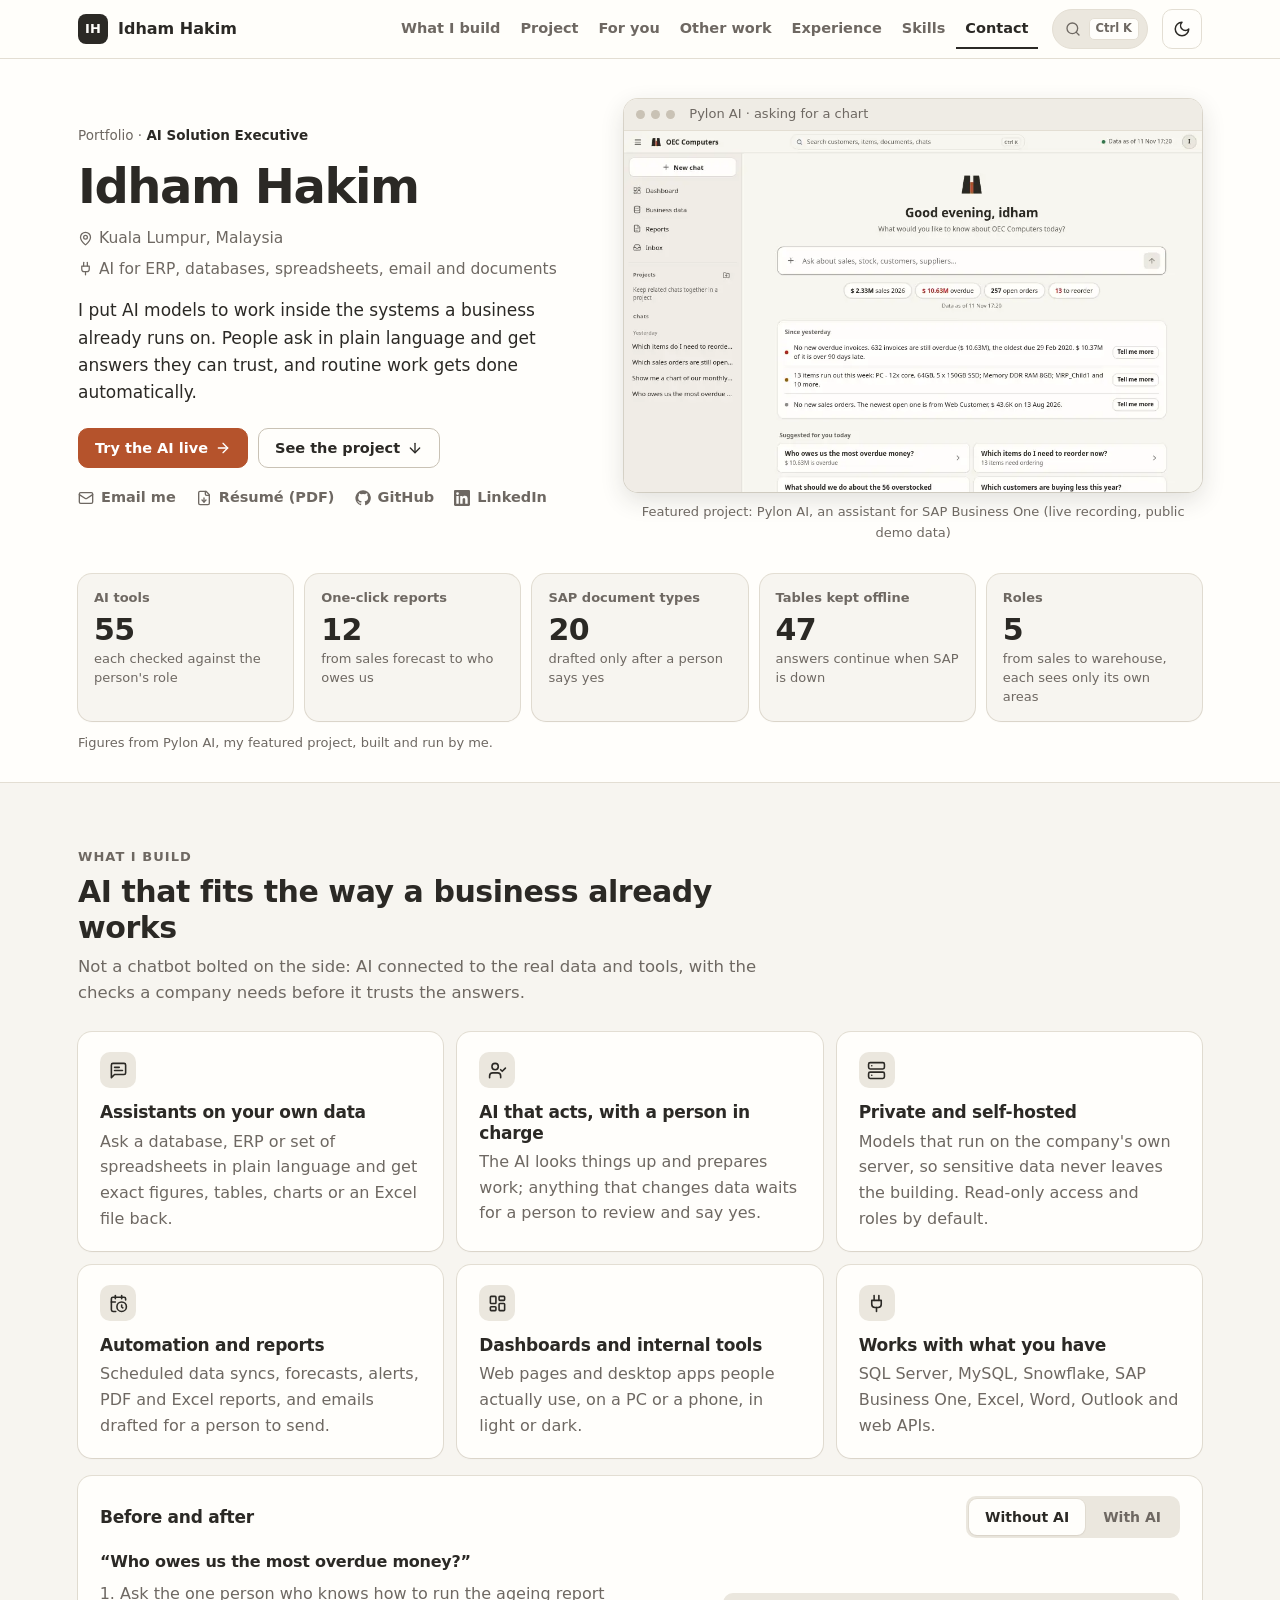
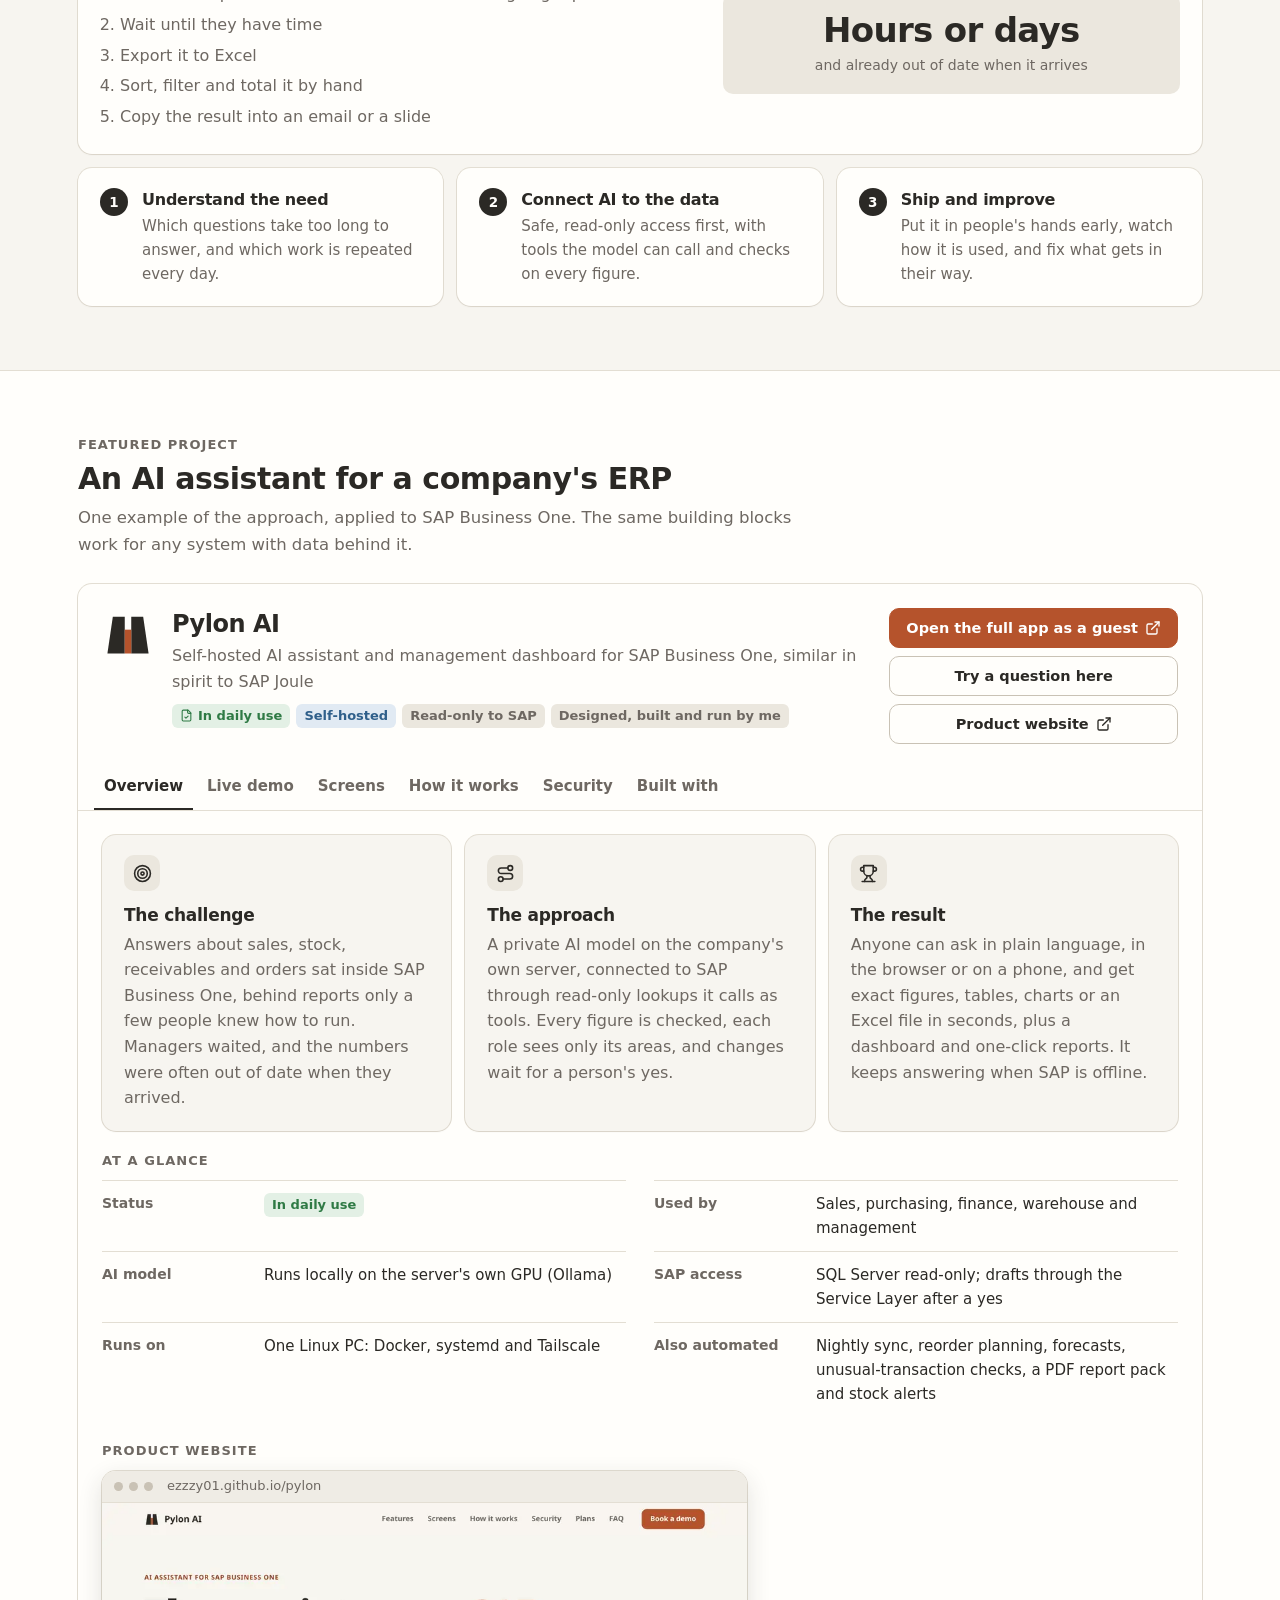
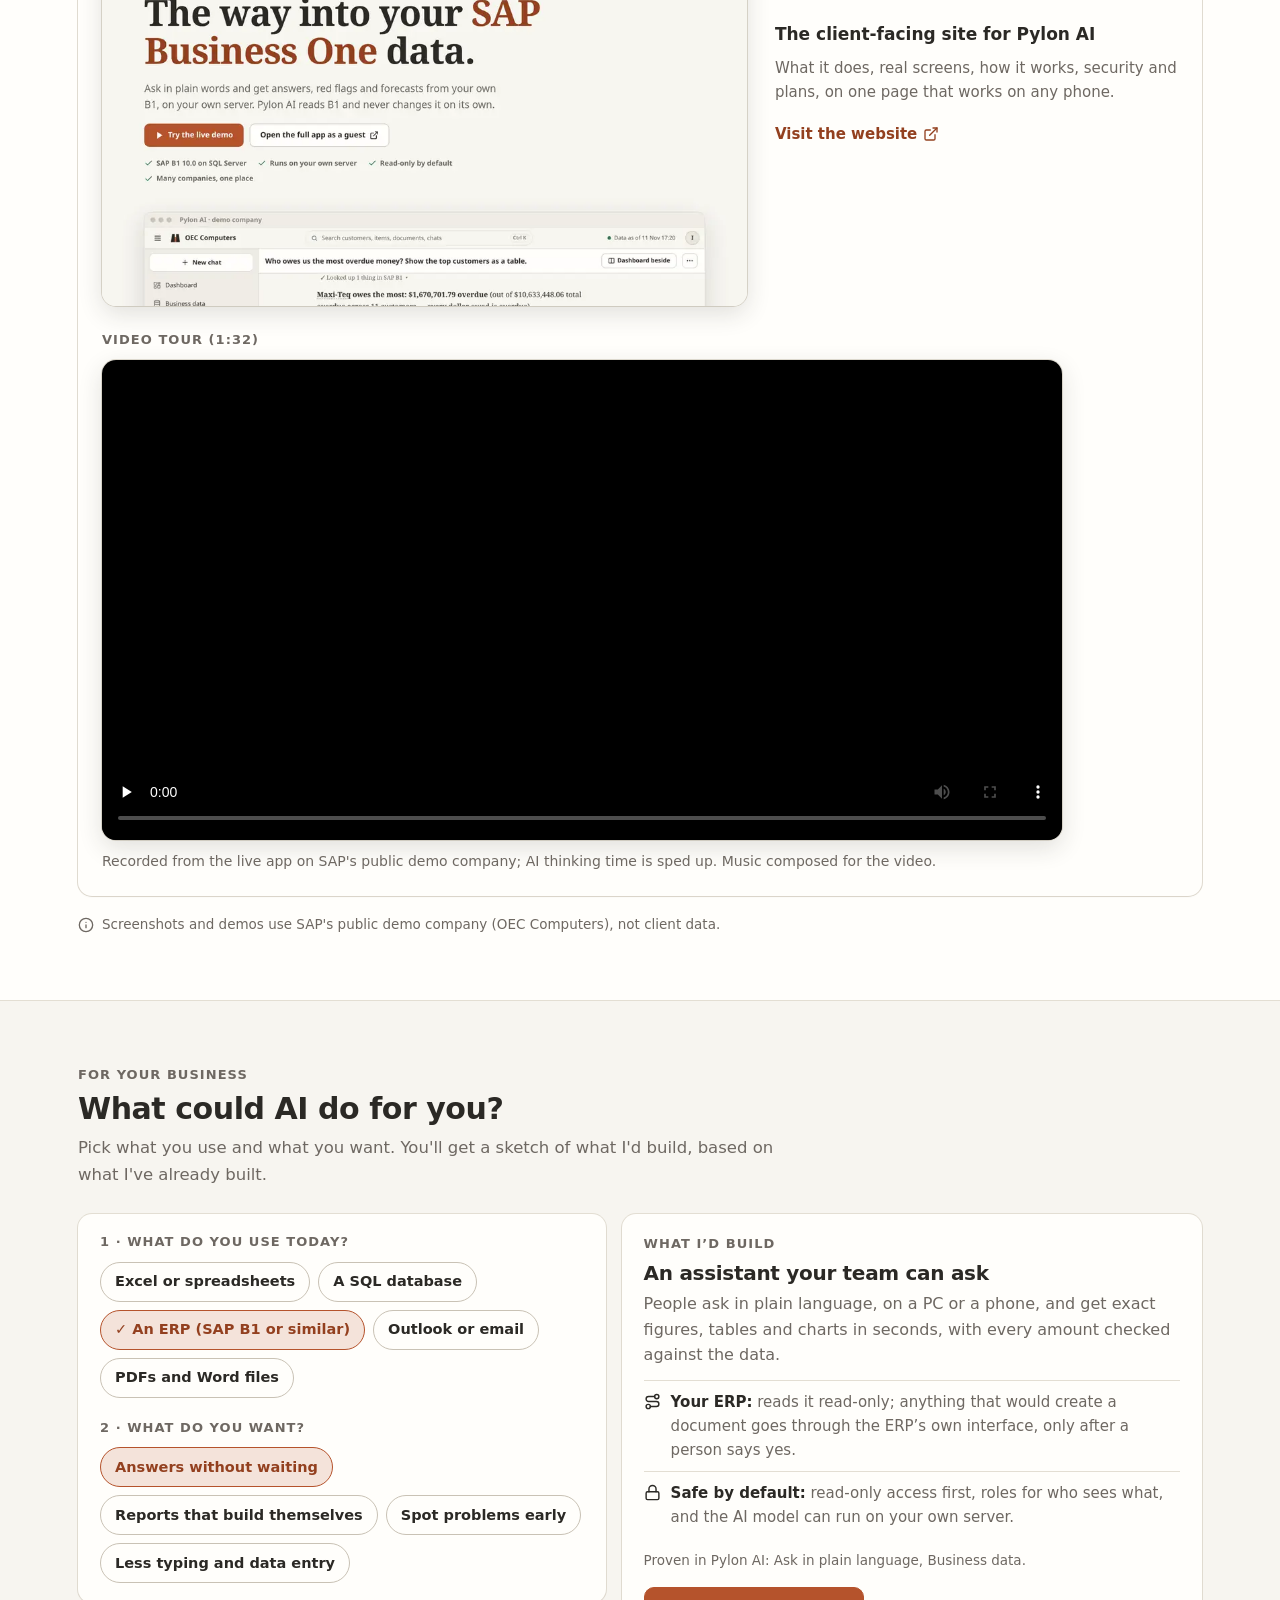
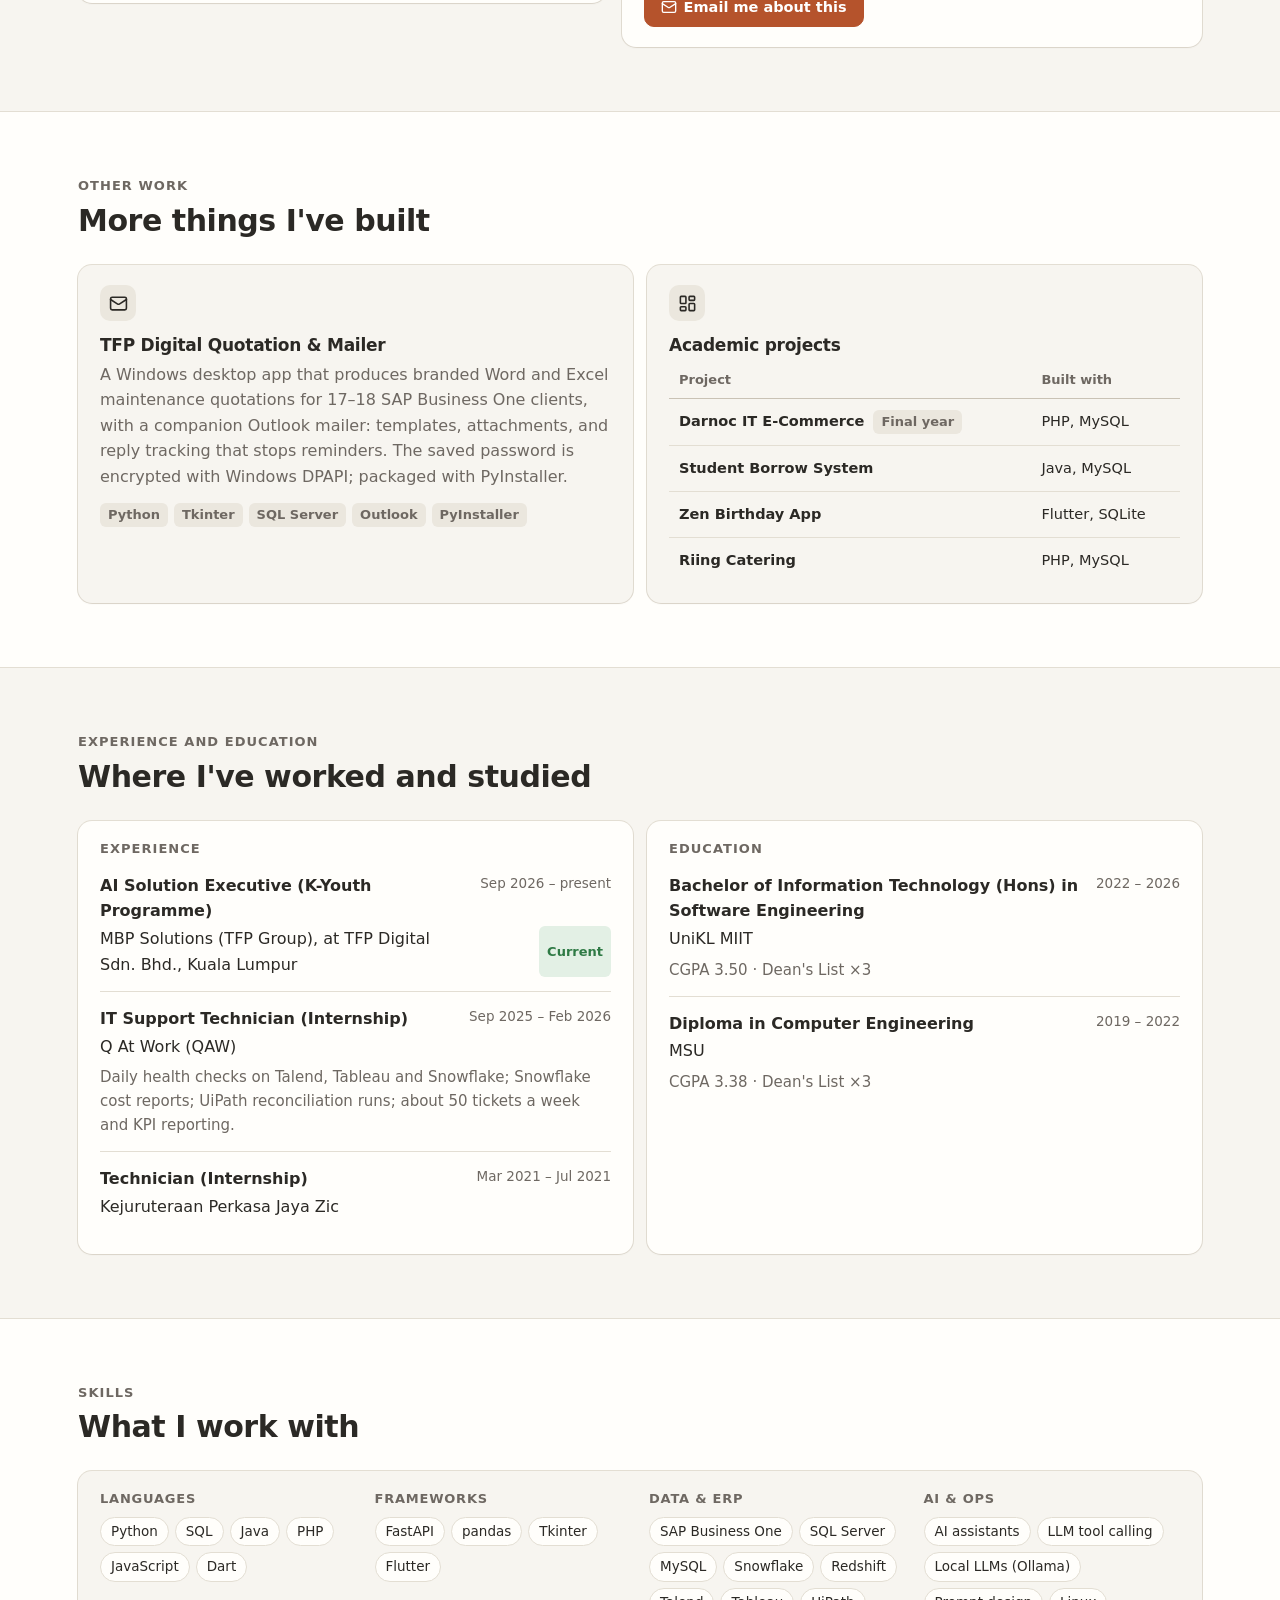
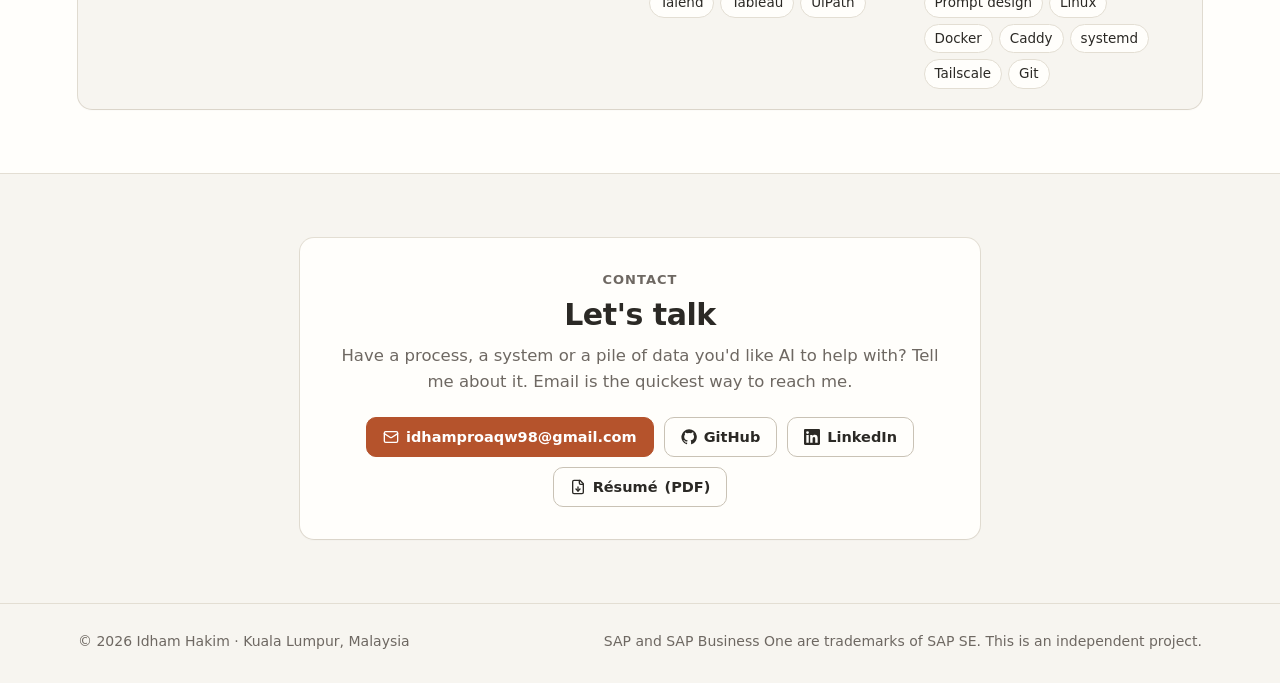
==== index.html @ d6ee6ee3 "Video tour: lighter 720p file on phones Co-Authored-By: Claude Opus 5.5 <noreply@anthropic.com> Clau" ====
<!doctype html>
<html lang="en">
<head>
<meta charset="utf-8">
<meta name="viewport" content="width=device-width, initial-scale=1">
<title>Idham Hakim · AI Integration</title>
<meta name="description" content="Idham Hakim, AI Solution Executive. I connect AI models to the systems and data a business already uses: assistants, automation and reports people can trust.">
<link rel="canonical" href="https://ezzzy01.github.io/">
<meta name="theme-color" content="#fffefb" media="(prefers-color-scheme: light)">
<meta name="theme-color" content="#2e2c29" media="(prefers-color-scheme: dark)">
<meta name="author" content="Idham Hakim">
<meta property="og:type" content="profile">
<meta property="og:site_name" content="Idham Hakim">
<meta property="og:title" content="Idham Hakim · AI Integration">
<meta property="og:description" content="I put AI to work inside the systems a business already uses. Try my live AI assistant demo.">
<meta property="og:image" content="https://ezzzy01.github.io/assets/og.png">
<meta property="og:image:width" content="1200">
<meta property="og:image:height" content="630">
<meta property="og:image:alt" content="Idham Hakim, AI integration for business systems, beside a screenshot of the Pylon AI dashboard">
<meta property="og:url" content="https://ezzzy01.github.io/">
<meta name="twitter:card" content="summary_large_image">
<meta name="twitter:image" content="https://ezzzy01.github.io/assets/og.png">
<link rel="icon" href="assets/favicon.svg" type="image/svg+xml">
<link rel="icon" href="assets/favicon-32.png" sizes="32x32" type="image/png">
<link rel="apple-touch-icon" href="assets/apple-touch-icon.png">
<script type="application/ld+json">
{"@context":"https://schema.org","@type":"Person","name":"Idham Hakim","jobTitle":"AI Solution Executive","url":"https://ezzzy01.github.io/",
 "email":"mailto:idhamproaqw98@gmail.com","address":{"@type":"PostalAddress","addressLocality":"Kuala Lumpur","addressCountry":"MY"},
 "alumniOf":[{"@type":"CollegeOrUniversity","name":"Universiti Kuala Lumpur (UniKL MIIT)"},{"@type":"CollegeOrUniversity","name":"Management and Science University (MSU)"}],
 "knowsAbout":["AI integration","Large language models","LLM tool calling","SAP Business One","Python","FastAPI","SQL Server","Automation"],
 "sameAs":["https://github.com/ezzzy01","https://www.linkedin.com/in/idham-hakim-29b676270"]}
</script>
<script>document.documentElement.classList.add("js")</script>

<style>
/* Design tokens: the same as Pylon AI (src/sapb1_ai/ui.css): calm warm neutrals, one accent for the main action,
   semantic colours kept apart from the accent. Light and dark. */
:root{
  color-scheme:light;
  --page:#f7f5f0; --side:#efece5; --card:#fffefb; --sunken:#ebe7de; --hover:#e9e5dc; --user:#ebe7de;
  --line:#e3ded3; --line2:#c9c2b5; --ink:#2b2925; --muted:#6e6862; --faint:#8f8981;
  --accent:#b5532c; --accent-h:#9e4724; --accent-ink:#fff; --accent-soft:#f4e3da; --accent-text:#93401f;
  --good:#2f7a45; --good-soft:#e3f0e5; --warn:#96590a; --warn-soft:#f8ead2; --bad:#b42318; --bad-soft:#f9e1de;
  --info:#2f5f8a; --info-soft:#e1eaf3; --none-soft:#ebe7de;
  --mark:#2b2925; --mark-ink:#fffefb;
  --sans:system-ui,-apple-system,"Segoe UI",Roboto,"Helvetica Neue",Arial,sans-serif;
  --serif:"Source Serif 4","Source Serif Pro","Iowan Old Style",Charter,"Noto Serif",Georgia,serif;
  --r-sm:6px; --r:10px; --r-lg:14px;
  --sh1:0 1px 2px rgba(43,41,37,.06),0 0 0 1px var(--line);
  --sh2:0 8px 24px rgba(43,41,37,.14),0 0 0 1px var(--line);
  --focus:0 0 0 3px color-mix(in srgb,var(--accent) 28%,transparent);
  --scrim:rgba(28,26,23,.45);
  --max:1180px;
}
@media (prefers-color-scheme:dark){:root:not([data-theme="light"]){
  color-scheme:dark;
  --page:#262523; --side:#1f1e1c; --card:#2e2c29; --sunken:#1f1e1c; --hover:#383632; --user:#3a3834;
  --line:#3d3a36; --line2:#57534c; --ink:#ece8e1; --muted:#a8a299; --faint:#8a847b;
  --accent:#e07b52; --accent-h:#ea9271; --accent-ink:#1f1e1c; --accent-soft:#4a3329; --accent-text:#f0a583;
  --good:#7ccb92; --good-soft:#22362a; --warn:#e3a54a; --warn-soft:#3d3020; --bad:#f08a80; --bad-soft:#452824;
  --info:#8bb8e8; --info-soft:#24323f; --none-soft:#383632; --mark:#ece8e1; --mark-ink:#1f1e1c;
  --sh1:0 0 0 1px var(--line); --sh2:0 10px 28px rgba(0,0,0,.45),0 0 0 1px var(--line2); --scrim:rgba(0,0,0,.55);
}}
:root[data-theme="dark"]{
  color-scheme:dark;
  --page:#262523; --side:#1f1e1c; --card:#2e2c29; --sunken:#1f1e1c; --hover:#383632; --user:#3a3834;
  --line:#3d3a36; --line2:#57534c; --ink:#ece8e1; --muted:#a8a299; --faint:#8a847b;
  --accent:#e07b52; --accent-h:#ea9271; --accent-ink:#1f1e1c; --accent-soft:#4a3329; --accent-text:#f0a583;
  --good:#7ccb92; --good-soft:#22362a; --warn:#e3a54a; --warn-soft:#3d3020; --bad:#f08a80; --bad-soft:#452824;
  --info:#8bb8e8; --info-soft:#24323f; --none-soft:#383632; --mark:#ece8e1; --mark-ink:#1f1e1c;
  --sh1:0 0 0 1px var(--line); --sh2:0 10px 28px rgba(0,0,0,.45),0 0 0 1px var(--line2); --scrim:rgba(0,0,0,.55);
}
*{box-sizing:border-box}
html{scroll-behavior:smooth;scroll-padding-top:72px}
body{margin:0;background:var(--page);color:var(--ink);font:16px/1.6 var(--sans);-webkit-font-smoothing:antialiased;text-rendering:optimizeLegibility}
a{color:var(--ink)}
img{max-width:100%;display:block}
p{margin:0}
h1,h2,h3,h4{margin:0;line-height:1.2;font-weight:700;letter-spacing:-.015em}
h2{font-size:clamp(24px,2.6vw,30px)}
h3{font-size:17px;font-weight:650}
.wrap{max-width:var(--max);margin:0 auto;padding:0 28px}
.muted{color:var(--muted)}
.sr{position:absolute;width:1px;height:1px;overflow:hidden;clip:rect(0 0 0 0);white-space:nowrap}
:focus-visible{outline:0;box-shadow:var(--focus);border-radius:var(--r-sm)}
.skip{position:absolute;left:12px;top:-60px;z-index:60;background:var(--accent);color:var(--accent-ink);padding:10px 14px;border-radius:var(--r);font-weight:600;text-decoration:none}
.skip:focus{top:12px}
svg.i{width:16px;height:16px;flex:none}

/* ---- buttons (as in the app): .btn secondary, .btn.pri the one main action, .btn.ghost quiet */
.btn{display:inline-flex;align-items:center;justify-content:center;gap:7px;min-height:40px;padding:0 16px;border:1px solid var(--line2);border-radius:var(--r);
  background:var(--card);color:var(--ink);font:inherit;font-size:14.5px;font-weight:600;line-height:1;text-decoration:none;cursor:pointer;white-space:nowrap;transition:background-color .12s,border-color .12s,color .12s}
.btn:hover{background:var(--hover)}
.btn:focus-visible{border-color:var(--accent)}
.btn.pri{background:var(--accent);border-color:var(--accent);color:var(--accent-ink)}
.btn.pri:hover{background:var(--accent-h);border-color:var(--accent-h)}
.btn.ghost{background:transparent;border-color:transparent}
.btn.ghost:hover{background:var(--hover)}
.btn.sm{min-height:34px;padding:0 12px;font-size:13.5px}
.btn svg{width:16px;height:16px;flex:none}
.iconbtn{display:grid;place-items:center;width:40px;height:40px;border:1px solid var(--line);border-radius:var(--r);background:var(--card);color:var(--ink);cursor:pointer}
.iconbtn:hover{background:var(--hover)}
.iconbtn svg{width:18px;height:18px}

/* ---- badges: status only (good, warn, bad, info, none) */
.badge{display:inline-flex;align-items:center;gap:5px;white-space:nowrap;border-radius:var(--r-sm);padding:2px 8px;font-size:13px;font-weight:600;line-height:1.5;background:var(--none-soft);color:var(--muted)}
.badge.good{background:var(--good-soft);color:var(--good)}
.badge.info{background:var(--info-soft);color:var(--info)}
.badge.warn{background:var(--warn-soft);color:var(--warn)}
.badge svg{width:13px;height:13px}
.badges{display:flex;flex-wrap:wrap;gap:6px}
.tag{display:inline-block;padding:3px 10px;border-radius:999px;border:1px solid var(--line);background:var(--card);font-size:13.5px;color:var(--ink);white-space:nowrap}

/* ---- surfaces */
.card{position:relative;background:var(--card);border-radius:var(--r-lg);box-shadow:var(--sh1);padding:20px 22px}
.card h3{margin-bottom:6px}
.card p{color:var(--muted)}
.ic{display:grid;place-items:center;width:36px;height:36px;border-radius:var(--r);background:var(--sunken);color:var(--ink);margin-bottom:14px}
.ic svg{width:19px;height:19px}

/* ---- shell bar */
header.shell{position:sticky;top:0;z-index:20;background:color-mix(in srgb,var(--card) 92%,transparent);backdrop-filter:saturate(1.3) blur(10px);border-bottom:1px solid var(--line)}
.shell .wrap{display:flex;align-items:center;gap:14px;height:58px}
.brand{display:flex;align-items:center;gap:10px;min-height:44px;color:var(--ink);text-decoration:none;font-weight:700;white-space:nowrap}
.mark{display:grid;place-items:center;width:30px;height:30px;border-radius:8px;background:var(--mark);color:var(--mark-ink);font-size:13px;font-weight:750;letter-spacing:.02em}
.brand small{font-weight:500;color:var(--muted);font-size:14px;padding-left:10px;border-left:1px solid var(--line)}
.shell nav{display:flex;gap:2px;margin-left:auto}
.shell nav a{color:var(--muted);text-decoration:none;font-size:14.5px;font-weight:550;padding:8px 9px;border-radius:var(--r-sm);white-space:nowrap}
.shell nav a:hover{color:var(--ink);background:var(--hover)}
.shell nav a.on{color:var(--ink);box-shadow:inset 0 -2px 0 var(--ink);border-radius:0}
.kbtn{display:inline-flex;align-items:center;gap:8px;height:40px;width:auto;white-space:nowrap;flex:none;padding:0 8px 0 12px;border:1px solid var(--line);border-radius:999px;background:var(--sunken);color:var(--muted);font:inherit;font-size:14px;cursor:pointer}
.kbtn:hover{color:var(--ink);border-color:var(--line2)}
.kbtn svg{width:16px;height:16px}
.kbtn kbd{margin-left:auto}
kbd{font:600 11.5px/1 var(--sans);padding:4px 6px;border-radius:5px;border:1px solid var(--line);background:var(--card);color:var(--muted)}
.menubtn{display:none}
@media (max-width:1320px){.brand small{display:none}.kbtn span{display:none}}
@media (max-width:1100px){.shell nav{display:none}.kbtn{margin-left:auto;width:40px;padding:0;justify-content:center;border-radius:var(--r)}.kbtn span,.kbtn kbd{display:none}.menubtn{display:grid}}

/* ---- object header (top of the page) */
.obj{background:var(--card);border-bottom:1px solid var(--line)}
.obj .wrap{padding-top:40px;padding-bottom:28px}
.objgrid{display:grid;grid-template-columns:1fr 1.15fr;gap:44px;align-items:center}
.crumb{font-size:13.5px;color:var(--muted);margin-bottom:12px}
.crumb b{color:var(--ink);font-weight:600}
.obj h1{font-size:clamp(34px,4.2vw,48px);letter-spacing:-.03em}
.who{display:flex;flex-wrap:wrap;align-items:center;gap:6px 14px;margin:10px 0 14px;color:var(--muted);font-size:15.5px}
.who span{display:inline-flex;align-items:center;gap:6px}
.who svg{width:15px;height:15px}
.lead{font-size:17px;color:var(--ink);max-width:36em;margin:16px 0 22px}
.acts{display:flex;flex-wrap:wrap;gap:10px}
.links{display:flex;flex-wrap:wrap;gap:2px 4px;margin-top:10px}
.links a{display:inline-flex;align-items:center;gap:7px;min-height:40px;padding:0 10px;margin-left:-10px;margin-right:6px;border-radius:var(--r-sm);color:var(--muted);font-size:14.5px;font-weight:550;text-decoration:none}
.links a:hover{color:var(--ink);background:var(--hover)}
.links svg{width:16px;height:16px}
.frame{border-radius:var(--r-lg);background:var(--card);box-shadow:var(--sh2);overflow:hidden}
.frame .bar{display:flex;align-items:center;gap:6px;height:32px;padding:0 12px;border-bottom:1px solid var(--line);background:var(--side)}
.frame .bar i{width:9px;height:9px;border-radius:50%;background:var(--line2)}
.frame .bar span{margin-left:8px;font-size:13px;color:var(--muted)}
.frame img{width:100%;height:auto}
.cap{font-size:13px;color:var(--muted);margin-top:10px;text-align:center}
.cap .ph{display:none}
picture{display:block}
/* key figures: tiles like the app's dashboard */
.kpis{display:grid;grid-template-columns:repeat(5,1fr);gap:12px;margin:30px 0 0;padding:0}
.kpi{background:var(--page);border-radius:var(--r-lg);box-shadow:var(--sh1);padding:14px 16px}
.kpi dt{font-size:13px;color:var(--muted);font-weight:600}
.kpi dd{margin:0}
.kpi .v{display:block;font-size:30px;font-weight:750;letter-spacing:-.02em;line-height:1.2;margin:4px 0 2px}
.kpi .s{display:block;font-size:13px;color:var(--muted);line-height:1.45}
.kpinote{font-size:13px;color:var(--muted);margin-top:12px}

/* ---- sections */
section{padding:64px 0}
section.alt{background:var(--card);border-block:1px solid var(--line)}
section.alt .card,section.alt .kpi{background:var(--page)}
.sh{max-width:46em;margin-bottom:26px}
.eyebrow{font-size:13px;font-weight:700;letter-spacing:.08em;text-transform:uppercase;color:var(--muted)}
.sh h2{margin:6px 0 8px}
.sh p{color:var(--muted);font-size:16.5px}
.grid3{display:grid;grid-template-columns:repeat(3,1fr);gap:14px}
.grid2{display:grid;grid-template-columns:1fr 1fr;gap:14px}
.sub{font-size:13px;font-weight:700;letter-spacing:.08em;text-transform:uppercase;color:var(--muted);margin:0 0 12px}

/* before / after: a card with a segmented switch (as in the app's + menu) */
.ba{margin-top:18px}
.bahead{display:flex;align-items:center;justify-content:space-between;gap:12px;flex-wrap:wrap;margin-bottom:14px}
.bahead h3{margin:0}
.seg{display:inline-flex;padding:3px;border-radius:var(--r);background:var(--sunken);gap:2px}
.seg button{border:0;background:none;font:inherit;font-size:14px;font-weight:600;color:var(--muted);padding:0 16px;min-height:36px;border-radius:8px;cursor:pointer}
.seg button[aria-selected="true"]{background:var(--card);color:var(--ink);box-shadow:var(--sh1)}
.bapane{display:grid;grid-template-columns:1.3fr 1fr;gap:28px;align-items:center}
.bapane h4{font-size:16px;margin:0 0 10px}
.bapane ol{margin:0;padding-left:20px;color:var(--muted)}
.bapane li{margin:5px 0}
.batime{text-align:center;padding:18px;border-radius:var(--r);background:var(--sunken)}
.batime b{display:block;font-size:34px;font-weight:750;letter-spacing:-.02em;line-height:1.15}
.bapane.after .batime{background:var(--good-soft)}
.bapane.after .batime b{color:var(--good)}
.batime span{display:block;color:var(--muted);font-size:14px;margin-top:4px}
.steps{display:grid;grid-template-columns:repeat(3,1fr);gap:14px;margin-top:14px}
.steps .card{display:grid;grid-template-columns:30px 1fr;column-gap:12px;align-items:start}
.steps .n{grid-row:span 2;display:grid;place-items:center;width:28px;height:28px;border-radius:50%;background:var(--mark);color:var(--mark-ink);font-size:13.5px;font-weight:700}
.steps h3{font-size:16px;margin:2px 0 4px}
.steps p{font-size:15px}

/* ---- the project as a record page: header, tabs, panels */
.rec{background:var(--card);border-radius:var(--r-lg);box-shadow:var(--sh1);overflow:hidden}
.rechead{display:grid;grid-template-columns:auto 1fr auto;gap:16px 18px;align-items:start;padding:24px 24px 18px}
.appmark{display:block;flex:none;width:52px;height:52px}
.appmark .pt,.dlogo .pt{fill:var(--ink)}.appmark .pd,.dlogo .pd{fill:var(--accent)}
.rechead h3{font-size:24px;letter-spacing:-.02em;margin:2px 0 4px}
.rechead .desc{color:var(--muted);max-width:44em;margin-top:8px}
.rechead .badges{margin-top:10px}
.recacts{display:flex;flex-direction:column;gap:8px;align-items:stretch}
.trailer{display:grid;grid-template-columns:1.6fr 1fr;gap:28px;align-items:center;text-decoration:none;color:inherit}
.trailer .frame{transition:transform .2s,box-shadow .2s}
.trailer:hover .frame{transform:translateY(-2px)}
.vtour{max-width:960px}.vtour video{display:block;width:100%;height:auto;background:#000}
.vnote{margin:10px 0 0;color:var(--muted);font-size:14px}
.tcap{display:grid;gap:8px;font-size:15px}.tcap b{font-size:17px}.tcap span{color:var(--muted)}
.tcap .go{display:inline-flex;align-items:center;gap:6px;color:var(--accent-text,var(--accent));font-weight:700;min-height:44px}
.tcap .go svg{width:16px;height:16px}
@media (max-width:760px){.trailer{grid-template-columns:1fr;gap:14px}.trailer .frame{max-width:340px;width:100%;margin:0 auto}}
.tabs{display:flex;gap:4px;padding:0 16px;border-bottom:1px solid var(--line);overflow-x:auto;scrollbar-width:none}
.tabs::-webkit-scrollbar{display:none}
.tab{flex:none;border:0;background:none;font:inherit;font-size:15px;font-weight:600;color:var(--muted);padding:0 10px;min-height:48px;cursor:pointer;box-shadow:inset 0 -2px 0 transparent;display:inline-flex;align-items:center;gap:7px}
.tab svg{width:16px;height:16px}
.tab:hover{color:var(--ink)}
.tab[aria-selected="true"]{color:var(--ink);box-shadow:inset 0 -2px 0 var(--ink)}
.tp{padding:24px}
.js .tp[hidden]{display:none}
.facts{display:grid;grid-template-columns:repeat(2,1fr);gap:0 28px;margin:0}
.facts div{display:grid;grid-template-columns:150px 1fr;gap:12px;padding:11px 0;border-top:1px solid var(--line)}
.facts dt{font-size:14px;color:var(--muted);font-weight:600}
.facts dd{margin:0;font-size:15px}
.car{margin-bottom:18px}

/* live demo (inside the Live demo tab) */
.trylive{border-radius:var(--r-lg);background:var(--page);box-shadow:var(--sh1);padding:20px}
.tlhead{display:flex;justify-content:space-between;align-items:flex-start;gap:18px;flex-wrap:wrap}
.tlhead h4{font-size:18px;margin:6px 0 4px}
.tlhead p{color:var(--muted);max-width:42em}
.tlbtns{display:flex;flex-direction:column;gap:8px;flex:none}
.live{display:inline-flex;align-items:center;gap:6px;margin-left:8px;padding:1px 9px;border-radius:999px;background:var(--card);box-shadow:var(--sh1);font-size:13px;letter-spacing:0;text-transform:none;color:var(--muted);font-weight:600;vertical-align:1px}
.live i{width:7px;height:7px;border-radius:50%;background:var(--faint)}
.live.on i{background:var(--good)}
.fine{font-size:13.5px;color:var(--muted);margin-top:10px}
.demo{margin:16px 0 4px;border-radius:var(--r-lg);background:var(--card);overflow:hidden;box-shadow:var(--sh1)}
.dbar{display:flex;align-items:center;gap:6px;height:40px;padding:0 12px;border-bottom:1px solid var(--line);background:var(--side)}
.dbar i{width:9px;height:9px;border-radius:50%;background:var(--line2)}
.dbar span{margin-left:8px;font-size:13px;color:var(--muted);white-space:nowrap;overflow:hidden;text-overflow:ellipsis}
.dbar span b{color:var(--good);font-weight:600}
.dreset{margin-left:auto;display:inline-flex;align-items:center;gap:6px;border:0;background:none;color:var(--ink);font:inherit;font-size:13.5px;font-weight:600;cursor:pointer;padding:0 8px;min-height:32px;border-radius:var(--r-sm);white-space:nowrap;flex:none}
.dreset:hover{background:var(--hover)}
.dreset[hidden]{display:none}
.dreset svg{width:14px;height:14px}
.dbody{min-height:420px;max-height:620px;overflow:auto;position:relative}
.dbody iframe{display:block;width:100%;height:600px;border:0}
.dstart{display:flex;flex-direction:column;align-items:center;text-align:center;padding:44px 20px 32px}
.dlogo{display:block;flex:none;width:46px;height:46px}
.dq{font-size:18px;font-weight:650;margin:14px 0 18px !important}
.dchips{display:flex;flex-direction:column;gap:8px;width:100%;max-width:440px}
.dchip{display:flex;align-items:center;gap:12px;text-align:left;border:0;background:var(--card);box-shadow:var(--sh1);color:var(--ink);font:inherit;font-size:15px;padding:12px 14px;border-radius:var(--r);cursor:pointer;text-decoration:none}
.dchip:hover{background:var(--hover)}
.dchip svg{width:18px;height:18px;color:var(--muted);flex:none}
.rp{padding:20px 22px 24px;max-width:820px;margin:0 auto}
.rp .me{display:flex;justify-content:flex-end;margin-bottom:16px}
.rp .me div{background:var(--user);color:var(--ink);padding:9px 14px;border-radius:16px;max-width:80%;font-size:15px}
.rp .ai{font-family:var(--serif);font-size:16px;line-height:1.6;color:var(--ink)}
.rp .ai>*{animation:rin .45s ease both}
.rp .ai p{margin:.45em 0}
.rp .ai p.look{font-family:var(--sans);color:var(--muted);font-size:13.5px;margin:.2em 0 .6em}
.rp .ai ul{margin:.3em 0;padding-left:20px}
.rp .ai img{max-width:100%;height:auto;border-radius:var(--r);margin:6px 0;background:#fff;box-shadow:var(--sh1)}
.rp .typing{display:flex;align-items:center;gap:8px;color:var(--muted);font:13.5px var(--sans)}
.rp .typing i{width:14px;height:14px;border:2px solid var(--line);border-top-color:var(--ink);border-radius:50%;animation:spin .8s linear infinite}
.rp .more{display:flex;flex-wrap:wrap;gap:8px;margin-top:16px}
.rp .more .dchip{font-size:14px;padding:9px 12px;width:auto}
.rtw{overflow:auto;border-radius:var(--r);margin:8px 0;background:var(--card);box-shadow:var(--sh1);font-family:var(--sans)}
.rtw table{border-collapse:collapse;width:100%;font-size:13.5px}
.rtw th,.rtw td{padding:7px 10px;border-bottom:1px solid var(--line);text-align:left;white-space:nowrap}
.rtw th{color:var(--muted);font-weight:600;border-bottom-color:var(--line2)}
.rtw td.r{text-align:right;font-variant-numeric:tabular-nums}
.rtw tr:last-child td{border-bottom:0}
@keyframes rin{from{opacity:0;transform:translateY(6px)}to{opacity:1;transform:none}}
@keyframes spin{to{transform:rotate(360deg)}}

/* screens: secondary chips choose a feature */
.chipsel{display:flex;flex-wrap:wrap;gap:6px;margin-bottom:18px}
.chipsel button{border:1px solid var(--line);background:var(--card);color:var(--ink);font:inherit;font-size:14px;font-weight:600;padding:0 14px;min-height:36px;border-radius:999px;cursor:pointer}
.chipsel button:hover{background:var(--hover)}
.chipsel button[aria-selected="true"]{background:var(--mark);border-color:var(--mark);color:var(--mark-ink)}
.feat{display:grid;grid-template-columns:.8fr 1.6fr;gap:28px;align-items:start}
.feat[hidden]{display:none}
.feat h4{font-size:19px;margin-bottom:8px}
.feat p{color:var(--muted)}
.feat ul{margin:12px 0 0;padding-left:18px;color:var(--muted)}
.feat li{margin:4px 0}
.shots{display:grid;gap:12px}
.shots.two{grid-template-columns:1fr 1fr}
.shots.phones{grid-template-columns:repeat(4,1fr)}
.shots button{all:unset;cursor:zoom-in;display:block;border-radius:var(--r)}
.shots button:focus-visible{box-shadow:var(--focus)}
.shot{border-radius:var(--r);overflow:hidden;box-shadow:var(--sh1);background:var(--card)}
.shots.phones .shot{border-radius:18px}
.shot img{width:100%;height:auto}

/* how it works: the tour and the diagram */
.tour{margin-bottom:14px}
.tourbar{display:flex;align-items:center;gap:10px;flex-wrap:wrap}
.tourdots{display:flex;gap:6px;margin:0 4px}
.tourdots i{width:7px;height:7px;border-radius:50%;background:var(--line2);transition:background .2s,width .2s}
.tourdots i.on{background:var(--ink);width:16px;border-radius:4px}
.tbtn{width:40px;height:40px;border-radius:var(--r);border:1px solid var(--line2);background:var(--card);color:var(--ink);font-size:20px;line-height:1;cursor:pointer}
.tbtn:hover{background:var(--hover)}
.tourcap{margin-top:12px;min-height:52px;padding:12px 16px;border-radius:var(--r);background:var(--page);box-shadow:var(--sh1);color:var(--muted);font-size:15px}
.tourcap b{color:var(--ink)}
.tourcap .stepn{display:inline-block;font-size:13px;font-weight:700;color:var(--muted);margin-right:8px;letter-spacing:.04em}
.dgwrap{background:var(--page);border-radius:var(--r-lg);box-shadow:var(--sh1);padding:18px 16px 6px}
.dg{width:100%;height:auto;display:block;font-family:var(--sans)}
.dg rect.n{fill:var(--card);stroke:var(--line2);stroke-width:1.2}
.dg rect.hi{fill:var(--sunken);stroke:var(--ink);stroke-width:1.5}
.dg text.t{fill:var(--ink);font-size:16px;font-weight:650}
.dg text.s{fill:var(--muted);font-size:13px}
.dg text.l{fill:var(--faint);font-size:12.5px;font-style:italic}
.dg path.a{fill:none;stroke:var(--faint);stroke-width:1.6}
.dg path.a.ok{stroke:var(--good)}
.dg path.a.d{stroke-dasharray:5 5}
.dg .ahp{fill:var(--faint)}
.dg .nd{transition:opacity .3s}
.dg.playing .nd{opacity:.35}
.dg.playing path.a,.dg.playing text.l{opacity:.35;transition:opacity .3s}
.dg.playing .nd.on{opacity:1}
.dg .nd.on rect{stroke:var(--accent);stroke-width:3;fill:var(--accent-soft)}
.flows-m{display:none}
.flowlbl{font-size:13px;font-weight:700;color:var(--muted);margin-top:16px;text-transform:uppercase;letter-spacing:.06em}
.flow{display:flex;flex-direction:column;margin:8px 0 4px}
.flow .node{background:var(--page);box-shadow:var(--sh1);border-radius:var(--r);padding:10px 14px}
.flow .node b{display:block;font-size:15px}
.flow .node small{color:var(--muted);font-size:13.5px;display:block}
.flow .node.hi{background:var(--sunken)}
.flow .node.on{box-shadow:0 0 0 2px var(--accent);background:var(--accent-soft)}
.flow .arr{display:grid;place-items:center;height:18px;color:var(--faint)}
.flow .arr svg{width:15px;height:15px;transform:rotate(90deg)}

/* built with */
.logolead{color:var(--muted);font-size:15px;margin:-4px 0 14px}
.logos{list-style:none;padding:0;margin:0;display:grid;grid-template-columns:repeat(4,1fr);gap:10px}
.logos li{display:flex;align-items:flex-start;gap:12px;padding:14px 16px;border-radius:var(--r);background:var(--page);box-shadow:var(--sh1);font-size:14.5px}
.logos li span{display:flex;flex-direction:column;gap:2px;min-width:0}
.logos li b{font-weight:650}
.logos li small{font-size:13.5px;line-height:1.45;color:var(--muted)}
.logos svg{width:22px;height:22px;flex:none;margin-top:1px;fill:currentColor;color:var(--ink)}
.logos svg use{fill:none}
.moretools{display:none}
.note{font-size:13.5px;color:var(--muted);margin-top:18px;display:flex;gap:8px;align-items:center}
.note svg{width:16px;height:16px;flex:none}

/* what could AI do for you: a small form and its result */
.fit{display:grid;grid-template-columns:1fr 1.1fr;gap:16px;align-items:start}
.opts{display:flex;flex-wrap:wrap;gap:8px}
.opt{border:1px solid var(--line2);background:var(--card);color:var(--ink);font:inherit;font-size:14.5px;font-weight:550;padding:0 14px;min-height:40px;border-radius:999px;cursor:pointer}
.opt:hover{background:var(--hover)}
.opt[aria-pressed="true"],.opt[aria-checked="true"]{background:var(--accent-soft);border-color:var(--accent);color:var(--accent-text)}
.opt[aria-pressed="true"]::before{content:"✓ "}
.card.fita{position:sticky;top:80px}
.fita h3{font-size:20px;margin:6px 0}
.fita .lead2{color:var(--muted);margin-bottom:12px}
.fita ul{list-style:none;padding:0;margin:0 0 12px}
.fita li{display:flex;gap:10px;padding:9px 0;border-top:1px solid var(--line);color:var(--muted);font-size:15px}
.fita li b{color:var(--ink);font-weight:600}
.fita li svg{width:17px;height:17px;color:var(--ink);flex:none;margin-top:3px}
.fita .proven{font-size:13.5px;color:var(--muted);margin-bottom:16px}

/* other work, experience, skills */
.ftable{width:100%;border-collapse:collapse;font-size:14.5px}
.ftable th{text-align:left;padding:8px 10px;color:var(--muted);font-weight:600;font-size:13px;border-bottom:1px solid var(--line2)}
.ftable td{padding:11px 10px;border-bottom:1px solid var(--line);vertical-align:top}
.ftable tr:last-child td{border-bottom:0}
.ftable td:first-child{font-weight:600}
.card .badges{margin-top:14px}
.tl{list-style:none;margin:0;padding:0}
.tl li{display:grid;grid-template-columns:1fr auto;gap:2px 14px;padding:14px 0;border-top:1px solid var(--line)}
.tl li:first-child{border-top:0;padding-top:4px}
.tl b{font-size:16px}
.tl .org{color:var(--ink);grid-column:1}
.tl .when{grid-column:2;grid-row:1;font-size:13.5px;color:var(--muted);white-space:nowrap;text-align:right}
.tl p{grid-column:1/-1;color:var(--muted);font-size:15px;margin-top:4px}
.tl .badge{grid-column:2;justify-self:end}
.skills{display:grid;grid-template-columns:repeat(4,1fr);gap:18px}
.skills h3{font-size:13px;color:var(--muted);text-transform:uppercase;letter-spacing:.06em;margin:0 0 10px}
.skills .tags{display:flex;flex-wrap:wrap;gap:6px}

/* contact */
.contact{max-width:680px;margin:0 auto;text-align:center;padding:32px}
.contact h2{margin:6px 0 10px}
.contact p{color:var(--muted);font-size:16.5px;margin-bottom:22px}
.contact .acts{justify-content:center}
footer{padding:26px 0 30px;color:var(--muted);font-size:14px;border-top:1px solid var(--line)}
footer .wrap{display:flex;justify-content:space-between;gap:12px;flex-wrap:wrap}

/* dialogs: lightbox, quick menu, phone menu; toast; bottom bar */
dialog{color:var(--ink)}
dialog.lb{border:0;padding:0;background:transparent;max-width:min(96vw,1600px);max-height:none;overflow:hidden}
dialog.lb::backdrop{background:rgba(20,18,16,.85)}
dialog.lb img{max-width:min(96vw,1600px);max-height:84vh;width:auto;border-radius:var(--r)}
dialog.lb p{color:#ece8e1;text-align:center;font-size:14px;margin-top:10px}
dialog.lb button{position:fixed;top:14px;right:14px;width:44px;height:44px;border-radius:50%;border:0;background:rgba(255,255,255,.16);color:#fff;font-size:22px;cursor:pointer}
dialog.cmdk{width:min(560px,92vw);padding:0;border:0;border-radius:var(--r-lg);background:var(--card);box-shadow:var(--sh2);margin-top:12vh}
dialog.cmdk::backdrop,dialog.sheet::backdrop{background:var(--scrim)}
.ksearch{display:flex;align-items:center;gap:10px;padding:14px 16px;border-bottom:1px solid var(--line)}
.ksearch svg{width:18px;height:18px;color:var(--muted)}
.ksearch input{flex:1;border:0;outline:0;background:transparent;color:var(--ink);font:inherit;font-size:16px}
#klist{list-style:none;margin:0;padding:8px;max-height:min(380px,55vh);overflow:auto}
#klist li{display:flex;align-items:center;gap:12px;padding:10px 12px;border-radius:var(--r-sm);cursor:pointer;font-size:15px;color:var(--ink)}
#klist li svg{width:18px;height:18px;color:var(--muted);flex:none}
#klist li small{margin-left:auto;font-size:13px;color:var(--muted)}
#klist li[aria-selected="true"]{background:var(--hover)}
#klist .none{color:var(--muted);cursor:default}
.kfoot{display:flex;gap:18px;padding:10px 16px;border-top:1px solid var(--line);font-size:13px;color:var(--muted)}
.kfoot kbd{margin-right:3px}
dialog.sheet{margin:0 0 0 auto;height:100%;max-height:none;width:min(360px,88vw);padding:0;border:0;background:var(--card);box-shadow:var(--sh2);overflow:auto}
dialog.sheet[open]{display:flex;flex-direction:column;animation:sheetin .22s ease}
@keyframes sheetin{from{transform:translateX(30px);opacity:0}to{transform:none;opacity:1}}
.shead{display:flex;align-items:center;justify-content:space-between;height:58px;padding:0 12px 0 16px;border-bottom:1px solid var(--line);flex:none}
dialog.sheet nav{display:flex;flex-direction:column;padding:8px}
dialog.sheet nav a{display:flex;align-items:center;min-height:48px;padding:0 12px;border-radius:var(--r-sm);color:var(--ink);text-decoration:none;font-size:16.5px;font-weight:550}
dialog.sheet nav a:hover,dialog.sheet nav a:focus-visible{background:var(--hover)}
.sacts{display:grid;grid-template-columns:repeat(3,1fr);gap:8px;padding:16px;margin-top:auto;border-top:1px solid var(--line)}
.sacts .btn{min-height:46px;padding:0 6px;font-size:14px;gap:6px}
.sacts .btn.pri{grid-column:1/-1}
.toast{position:fixed;left:50%;bottom:24px;transform:translate(-50%,20px);opacity:0;background:var(--ink);color:var(--page);padding:10px 16px;border-radius:var(--r);font-size:14px;font-weight:550;transition:all .25s;pointer-events:none;z-index:50}
.toast.on{opacity:1;transform:translate(-50%,0)}
.sdots{display:none}
.mbar{display:none}

/* ---- phones and small tablets */
@media (max-width:900px){
  .objgrid{grid-template-columns:1fr;gap:28px}
  .kpis{grid-template-columns:repeat(3,1fr)}
  .grid3{grid-template-columns:1fr 1fr}
  .feat{grid-template-columns:1fr}
  .shots.phones{grid-template-columns:repeat(2,1fr)}
  .fit{grid-template-columns:1fr}
  .card.fita{position:static}
  .skills{grid-template-columns:1fr 1fr}
  .logos{grid-template-columns:repeat(3,1fr)}
  .facts{grid-template-columns:1fr}
  .rechead{grid-template-columns:auto 1fr}
  .recacts{grid-column:1/-1;flex-direction:row;flex-wrap:wrap}
}
@media (max-width:760px){
  .dgwrap{display:none}
  .flows-m{display:block}
  .grid2{grid-template-columns:1fr}
  .steps{grid-template-columns:1fr}
  .bapane{grid-template-columns:1fr;gap:16px}
  .iconbtn,.kbtn,.tbtn{width:44px;height:44px}
  .tab,.seg button,.chipsel button,.opt{min-height:44px}
  .dreset{min-height:40px}
  .kfoot{display:none}
  .tourbar{display:grid;grid-template-columns:1fr 44px 44px;gap:8px}
  #tourPlay{grid-column:1;grid-row:1;min-height:44px}
  #tourPrev{grid-column:2;grid-row:1}
  #tourNext{grid-column:3;grid-row:1}
  .tourdots{grid-column:1/-1;grid-row:2;justify-content:center;margin:6px 0 0}
  .mbar{display:grid;grid-template-columns:1.4fr 1fr;gap:10px;position:fixed;left:0;right:0;bottom:0;z-index:15;padding:10px 16px calc(10px + env(safe-area-inset-bottom));background:color-mix(in srgb,var(--card) 94%,transparent);backdrop-filter:saturate(1.3) blur(10px);border-top:1px solid var(--line);transform:translateY(110%);transition:transform .25s ease}
  .mbar.on{transform:none}
  .mbar .btn{min-height:46px}
  .toast{bottom:88px}
}
@media (max-width:600px){
  .wrap{padding:0 16px}
  section{padding:44px 0}
  .sh{margin-bottom:20px}
  .sh p{font-size:16px}
  .obj .wrap{padding-top:24px;padding-bottom:24px}
  .obj h1{font-size:36px}
  .brand small{display:none}
  .lead{font-size:16.5px;margin:12px 0 18px}
  .acts{display:grid;grid-template-columns:1fr 1fr;gap:10px}
  .acts .btn{min-height:48px;padding:0 10px}
  .links{display:grid;grid-template-columns:1fr 1fr;gap:0 8px}
  .links a{margin:0;padding:0 4px;min-height:44px}
  .obj .frame{box-shadow:none;background:none;border-radius:0;overflow:visible}
  .obj .frame .bar{display:none}
  .obj .frame img{max-width:330px;margin:0 auto}
  .cap .dk{display:none}.cap .ph{display:inline}
  .kpis{grid-template-columns:1fr 1fr;gap:10px;margin-top:24px}
  .kpi:last-child{grid-column:1/-1}
  .kpi .v{font-size:26px}
  .swipe-m{display:flex !important;gap:12px;overflow-x:auto;scroll-snap-type:x mandatory;margin-left:-16px;margin-right:-16px;padding:2px 16px 4px;scroll-padding:0 16px;scrollbar-width:none;overscroll-behavior-x:contain}
  .swipe-m::-webkit-scrollbar{display:none}
  .swipe-m>*{flex:0 0 84%;scroll-snap-align:start;min-width:0}
  .shots.swipe-m>button{flex:0 0 84%;scroll-snap-align:start;min-width:0}
  .shots.phones.swipe-m>button{flex-basis:58%}
  .tp .swipe-m{margin-left:-16px;margin-right:-16px}
  .sdots{display:flex;justify-content:center;align-items:center;gap:6px;margin:10px 0 0;min-height:16px}
  .sdots i{width:7px;height:7px;border-radius:50%;background:var(--line2);transition:background .2s,width .2s}
  .sdots i.on{background:var(--ink);width:16px;border-radius:4px}
  .rechead{padding:18px 16px 14px;gap:12px 14px}
  .appmark{width:44px;height:44px}
  .rechead h3{font-size:21px}
  .recacts .btn{flex:1 1 100%;min-height:46px}
  .tabs{padding:0 8px}
  .tp{padding:18px 16px}
  .facts div{grid-template-columns:1fr;gap:2px}
  .trylive{padding:16px;margin:0 -4px}
  .tlbtns{width:100%}
  .tlbtns .btn{min-height:46px}
  .dbar i{display:none}.dbar span{margin-left:0}.rp{padding:14px 12px 18px}.dstart{padding:30px 14px 24px}.dbody{min-height:380px}
  .logos{grid-template-columns:1fr 1fr;gap:8px}
  .logos li{flex-direction:column;gap:6px;padding:12px}
  .logos.clip li:nth-child(n+5){display:none}
  .moretools{display:flex;width:100%;margin-top:10px;min-height:46px}
  .skills{grid-template-columns:1fr}
  .tl li{grid-template-columns:1fr}
  .tl .when,.tl .badge{grid-column:1;grid-row:auto;text-align:left;justify-self:start}
  .contact{padding:24px 16px}
  .contact .acts{grid-template-columns:repeat(3,1fr);gap:8px}
  .contact .acts .btn{padding:0 6px;font-size:14px;gap:6px;min-height:46px}
  .contact .acts .btn.pri{grid-column:1/-1}
  .contact .pdf{display:none}
  footer{font-size:13.5px}
  .card{padding:18px}
}
@media (max-width:370px){.acts .btn{font-size:14px;padding:0 6px}}
@media (prefers-reduced-motion:reduce){*,*::before,*::after{animation:none !important;transition:none !important}html{scroll-behavior:auto}}
</style>
</head>
<body>
<svg width="0" height="0" style="position:absolute" aria-hidden="true">
  <!-- Icons: Lucide v0.460.0 (ISC licence, lucide.dev). GitHub and LinkedIn: their own brand marks. -->
  <symbol id="i-gh" viewBox="0 0 24 24"><path fill="currentColor" d="M12 .5A11.5 11.5 0 0 0 8.4 22.9c.6.1.8-.3.8-.6v-2c-3.2.7-3.9-1.5-3.9-1.5-.5-1.3-1.3-1.7-1.3-1.7-1-.7.1-.7.1-.7 1.2.1 1.8 1.2 1.8 1.2 1 1.8 2.8 1.3 3.5 1 .1-.8.4-1.3.7-1.6-2.6-.3-5.3-1.3-5.3-5.7 0-1.3.5-2.3 1.2-3.1-.1-.3-.5-1.5.1-3.1 0 0 1-.3 3.2 1.2a11 11 0 0 1 5.8 0C17.3 4.6 18.3 5 18.3 5c.6 1.6.2 2.8.1 3.1.8.8 1.2 1.8 1.2 3.1 0 4.4-2.7 5.4-5.3 5.7.4.4.8 1.1.8 2.2v3.2c0 .3.2.7.8.6A11.5 11.5 0 0 0 12 .5Z"/></symbol>
  <symbol id="i-in" viewBox="0 0 24 24"><path fill="currentColor" d="M20.4 20.5h-3.6v-5.6c0-1.3 0-3-1.8-3s-2.1 1.4-2.1 2.9v5.7H9.3V9h3.4v1.6h.1c.5-.9 1.6-1.8 3.4-1.8 3.6 0 4.3 2.4 4.3 5.5v6.2ZM5.3 7.4a2.1 2.1 0 1 1 0-4.2 2.1 2.1 0 0 1 0 4.2ZM7.1 20.5H3.5V9h3.6v11.5ZM22.2 0H1.8C.8 0 0 .8 0 1.7v20.6c0 .9.8 1.7 1.8 1.7h20.4c1 0 1.8-.8 1.8-1.7V1.7C24 .8 23.2 0 22.2 0Z"/></symbol>
  <symbol id="i-database" viewBox="0 0 24 24"><g fill="none" stroke="currentColor" stroke-width="2" stroke-linecap="round" stroke-linejoin="round"><svg class="lucide lucide-database" xmlns="http://www.w3.org/2000/svg" width="24" height="24" viewBox="0 0 24 24" fill="none" stroke="currentColor" stroke-width="2" stroke-linecap="round" stroke-linejoin="round" > <ellipse cx="12" cy="5" rx="9" ry="3" /> <path d="M3 5V19A9 3 0 0 0 21 19V5" /> <path d="M3 12A9 3 0 0 0 21 12" /></g></symbol>
  <symbol id="i-target" viewBox="0 0 24 24"><g fill="none" stroke="currentColor" stroke-width="2" stroke-linecap="round" stroke-linejoin="round"><svg class="lucide lucide-target" xmlns="http://www.w3.org/2000/svg" width="24" height="24" viewBox="0 0 24 24" fill="none" stroke="currentColor" stroke-width="2" stroke-linecap="round" stroke-linejoin="round" > <circle cx="12" cy="12" r="10" /> <circle cx="12" cy="12" r="6" /> <circle cx="12" cy="12" r="2" /></g></symbol>
  <symbol id="i-route" viewBox="0 0 24 24"><g fill="none" stroke="currentColor" stroke-width="2" stroke-linecap="round" stroke-linejoin="round"><svg class="lucide lucide-route" xmlns="http://www.w3.org/2000/svg" width="24" height="24" viewBox="0 0 24 24" fill="none" stroke="currentColor" stroke-width="2" stroke-linecap="round" stroke-linejoin="round" > <circle cx="6" cy="19" r="3" /> <path d="M9 19h8.5a3.5 3.5 0 0 0 0-7h-11a3.5 3.5 0 0 1 0-7H15" /> <circle cx="18" cy="5" r="3" /></g></symbol>
  <symbol id="i-trophy" viewBox="0 0 24 24"><g fill="none" stroke="currentColor" stroke-width="2" stroke-linecap="round" stroke-linejoin="round"><svg class="lucide lucide-trophy" xmlns="http://www.w3.org/2000/svg" width="24" height="24" viewBox="0 0 24 24" fill="none" stroke="currentColor" stroke-width="2" stroke-linecap="round" stroke-linejoin="round" > <path d="M6 9H4.5a2.5 2.5 0 0 1 0-5H6" /> <path d="M18 9h1.5a2.5 2.5 0 0 0 0-5H18" /> <path d="M4 22h16" /> <path d="M10 14.66V17c0 .55-.47.98-.97 1.21C7.85 18.75 7 20.24 7 22" /> <path d="M14 14.66V17c0 .55.47.98.97 1.21C16.15 18.75 17 20.24 17 22" /> <path d="M18 2H6v7a6 6 0 0 0 12 0V2Z" /></g></symbol>
  <symbol id="i-search" viewBox="0 0 24 24"><g fill="none" stroke="currentColor" stroke-width="2" stroke-linecap="round" stroke-linejoin="round"><svg class="lucide lucide-search" xmlns="http://www.w3.org/2000/svg" width="24" height="24" viewBox="0 0 24 24" fill="none" stroke="currentColor" stroke-width="2" stroke-linecap="round" stroke-linejoin="round" > <circle cx="11" cy="11" r="8" /> <path d="m21 21-4.3-4.3" /></g></symbol>
  <symbol id="i-copy" viewBox="0 0 24 24"><g fill="none" stroke="currentColor" stroke-width="2" stroke-linecap="round" stroke-linejoin="round"><svg class="lucide lucide-copy" xmlns="http://www.w3.org/2000/svg" width="24" height="24" viewBox="0 0 24 24" fill="none" stroke="currentColor" stroke-width="2" stroke-linecap="round" stroke-linejoin="round" > <rect width="14" height="14" x="8" y="8" rx="2" ry="2" /> <path d="M4 16c-1.1 0-2-.9-2-2V4c0-1.1.9-2 2-2h10c1.1 0 2 .9 2 2" /></g></symbol>
  <symbol id="i-external-link" viewBox="0 0 24 24"><g fill="none" stroke="currentColor" stroke-width="2" stroke-linecap="round" stroke-linejoin="round"><svg class="lucide lucide-external-link" xmlns="http://www.w3.org/2000/svg" width="24" height="24" viewBox="0 0 24 24" fill="none" stroke="currentColor" stroke-width="2" stroke-linecap="round" stroke-linejoin="round" > <path d="M15 3h6v6" /> <path d="M10 14 21 3" /> <path d="M18 13v6a2 2 0 0 1-2 2H5a2 2 0 0 1-2-2V8a2 2 0 0 1 2-2h6" /></g></symbol>
  <symbol id="i-circle-play" viewBox="0 0 24 24"><g fill="none" stroke="currentColor" stroke-width="2" stroke-linecap="round" stroke-linejoin="round"><svg class="lucide lucide-circle-play" xmlns="http://www.w3.org/2000/svg" width="24" height="24" viewBox="0 0 24 24" fill="none" stroke="currentColor" stroke-width="2" stroke-linecap="round" stroke-linejoin="round" > <circle cx="12" cy="12" r="10" /> <polygon points="10 8 16 12 10 16 10 8" /></g></symbol>
  <symbol id="i-rotate-ccw" viewBox="0 0 24 24"><g fill="none" stroke="currentColor" stroke-width="2" stroke-linecap="round" stroke-linejoin="round"><svg class="lucide lucide-rotate-ccw" xmlns="http://www.w3.org/2000/svg" width="24" height="24" viewBox="0 0 24 24" fill="none" stroke="currentColor" stroke-width="2" stroke-linecap="round" stroke-linejoin="round" > <path d="M3 12a9 9 0 1 0 9-9 9.75 9.75 0 0 0-6.74 2.74L3 8" /> <path d="M3 3v5h5" /></g></symbol>
  <symbol id="i-wand-sparkles" viewBox="0 0 24 24"><g fill="none" stroke="currentColor" stroke-width="2" stroke-linecap="round" stroke-linejoin="round"><svg class="lucide lucide-wand-sparkles" xmlns="http://www.w3.org/2000/svg" width="24" height="24" viewBox="0 0 24 24" fill="none" stroke="currentColor" stroke-width="2" stroke-linecap="round" stroke-linejoin="round" > <path d="m21.64 3.64-1.28-1.28a1.21 1.21 0 0 0-1.72 0L2.36 18.64a1.21 1.21 0 0 0 0 1.72l1.28 1.28a1.2 1.2 0 0 0 1.72 0L21.64 5.36a1.2 1.2 0 0 0 0-1.72" /> <path d="m14 7 3 3" /> <path d="M5 6v4" /> <path d="M19 14v4" /> <path d="M10 2v2" /> <path d="M7 8H3" /> <path d="M21 16h-4" /> <path d="M11 3H9" /></g></symbol>
  <symbol id="i-sparkles" viewBox="0 0 24 24"><g fill="none" stroke="currentColor" stroke-width="2" stroke-linecap="round" stroke-linejoin="round"><svg class="lucide lucide-sparkles" xmlns="http://www.w3.org/2000/svg" width="24" height="24" viewBox="0 0 24 24" fill="none" stroke="currentColor" stroke-width="2" stroke-linecap="round" stroke-linejoin="round" > <path d="M9.937 15.5A2 2 0 0 0 8.5 14.063l-6.135-1.582a.5.5 0 0 1 0-.962L8.5 9.936A2 2 0 0 0 9.937 8.5l1.582-6.135a.5.5 0 0 1 .963 0L14.063 8.5A2 2 0 0 0 15.5 9.937l6.135 1.581a.5.5 0 0 1 0 .964L15.5 14.063a2 2 0 0 0-1.437 1.437l-1.582 6.135a.5.5 0 0 1-.963 0z" /> <path d="M20 3v4" /> <path d="M22 5h-4" /> <path d="M4 17v2" /> <path d="M5 18H3" /></g></symbol>
  <symbol id="i-command" viewBox="0 0 24 24"><g fill="none" stroke="currentColor" stroke-width="2" stroke-linecap="round" stroke-linejoin="round"><svg class="lucide lucide-command" xmlns="http://www.w3.org/2000/svg" width="24" height="24" viewBox="0 0 24 24" fill="none" stroke="currentColor" stroke-width="2" stroke-linecap="round" stroke-linejoin="round" > <path d="M15 6v12a3 3 0 1 0 3-3H6a3 3 0 1 0 3 3V6a3 3 0 1 0-3 3h12a3 3 0 1 0-3-3" /></g></symbol>
  <symbol id="i-cv" viewBox="0 0 24 24"><g fill="none" stroke="currentColor" stroke-width="2" stroke-linecap="round" stroke-linejoin="round"><svg class="lucide lucide-file-down" xmlns="http://www.w3.org/2000/svg" width="24" height="24" viewBox="0 0 24 24" fill="none" stroke="currentColor" stroke-width="2" stroke-linecap="round" stroke-linejoin="round" > <path d="M15 2H6a2 2 0 0 0-2 2v16a2 2 0 0 0 2 2h12a2 2 0 0 0 2-2V7Z" /> <path d="M14 2v4a2 2 0 0 0 2 2h4" /> <path d="M12 18v-6" /> <path d="m9 15 3 3 3-3" /></g></symbol>
  <symbol id="i-mail" viewBox="0 0 24 24"><g fill="none" stroke="currentColor" stroke-width="2" stroke-linecap="round" stroke-linejoin="round"><svg class="lucide lucide-mail" xmlns="http://www.w3.org/2000/svg" width="24" height="24" viewBox="0 0 24 24" fill="none" stroke="currentColor" stroke-width="2" stroke-linecap="round" stroke-linejoin="round" > <rect width="20" height="16" x="2" y="4" rx="2" /> <path d="m22 7-8.97 5.7a1.94 1.94 0 0 1-2.06 0L2 7" /></g></symbol>
  <symbol id="i-pin" viewBox="0 0 24 24"><g fill="none" stroke="currentColor" stroke-width="2" stroke-linecap="round" stroke-linejoin="round"><svg class="lucide lucide-map-pin" xmlns="http://www.w3.org/2000/svg" width="24" height="24" viewBox="0 0 24 24" fill="none" stroke="currentColor" stroke-width="2" stroke-linecap="round" stroke-linejoin="round" > <path d="M20 10c0 4.993-5.539 10.193-7.399 11.799a1 1 0 0 1-1.202 0C9.539 20.193 4 14.993 4 10a8 8 0 0 1 16 0" /> <circle cx="12" cy="10" r="3" /></g></symbol>
  <symbol id="i-arrow" viewBox="0 0 24 24"><g fill="none" stroke="currentColor" stroke-width="2" stroke-linecap="round" stroke-linejoin="round"><svg class="lucide lucide-arrow-right" xmlns="http://www.w3.org/2000/svg" width="24" height="24" viewBox="0 0 24 24" fill="none" stroke="currentColor" stroke-width="2" stroke-linecap="round" stroke-linejoin="round" > <path d="M5 12h14" /> <path d="m12 5 7 7-7 7" /></g></symbol>
  <symbol id="i-down" viewBox="0 0 24 24"><g fill="none" stroke="currentColor" stroke-width="2" stroke-linecap="round" stroke-linejoin="round"><svg class="lucide lucide-arrow-down" xmlns="http://www.w3.org/2000/svg" width="24" height="24" viewBox="0 0 24 24" fill="none" stroke="currentColor" stroke-width="2" stroke-linecap="round" stroke-linejoin="round" > <path d="M12 5v14" /> <path d="m19 12-7 7-7-7" /></g></symbol>
  <symbol id="i-sun" viewBox="0 0 24 24"><g fill="none" stroke="currentColor" stroke-width="2" stroke-linecap="round" stroke-linejoin="round"><svg class="lucide lucide-sun" xmlns="http://www.w3.org/2000/svg" width="24" height="24" viewBox="0 0 24 24" fill="none" stroke="currentColor" stroke-width="2" stroke-linecap="round" stroke-linejoin="round" > <circle cx="12" cy="12" r="4" /> <path d="M12 2v2" /> <path d="M12 20v2" /> <path d="m4.93 4.93 1.41 1.41" /> <path d="m17.66 17.66 1.41 1.41" /> <path d="M2 12h2" /> <path d="M20 12h2" /> <path d="m6.34 17.66-1.41 1.41" /> <path d="m19.07 4.93-1.41 1.41" /></g></symbol>
  <symbol id="i-moon" viewBox="0 0 24 24"><g fill="none" stroke="currentColor" stroke-width="2" stroke-linecap="round" stroke-linejoin="round"><svg class="lucide lucide-moon" xmlns="http://www.w3.org/2000/svg" width="24" height="24" viewBox="0 0 24 24" fill="none" stroke="currentColor" stroke-width="2" stroke-linecap="round" stroke-linejoin="round" > <path d="M12 3a6 6 0 0 0 9 9 9 9 0 1 1-9-9Z" /></g></symbol>
  <symbol id="i-lock" viewBox="0 0 24 24"><g fill="none" stroke="currentColor" stroke-width="2" stroke-linecap="round" stroke-linejoin="round"><svg class="lucide lucide-lock" xmlns="http://www.w3.org/2000/svg" width="24" height="24" viewBox="0 0 24 24" fill="none" stroke="currentColor" stroke-width="2" stroke-linecap="round" stroke-linejoin="round" > <rect width="18" height="11" x="3" y="11" rx="2" ry="2" /> <path d="M7 11V7a5 5 0 0 1 10 0v4" /></g></symbol>
  <symbol id="i-users" viewBox="0 0 24 24"><g fill="none" stroke="currentColor" stroke-width="2" stroke-linecap="round" stroke-linejoin="round"><svg class="lucide lucide-users" xmlns="http://www.w3.org/2000/svg" width="24" height="24" viewBox="0 0 24 24" fill="none" stroke="currentColor" stroke-width="2" stroke-linecap="round" stroke-linejoin="round" > <path d="M16 21v-2a4 4 0 0 0-4-4H6a4 4 0 0 0-4 4v2" /> <circle cx="9" cy="7" r="4" /> <path d="M22 21v-2a4 4 0 0 0-3-3.87" /> <path d="M16 3.13a4 4 0 0 1 0 7.75" /></g></symbol>
  <symbol id="i-key" viewBox="0 0 24 24"><g fill="none" stroke="currentColor" stroke-width="2" stroke-linecap="round" stroke-linejoin="round"><svg class="lucide lucide-key-round" xmlns="http://www.w3.org/2000/svg" width="24" height="24" viewBox="0 0 24 24" fill="none" stroke="currentColor" stroke-width="2" stroke-linecap="round" stroke-linejoin="round" > <path d="M2.586 17.414A2 2 0 0 0 2 18.828V21a1 1 0 0 0 1 1h3a1 1 0 0 0 1-1v-1a1 1 0 0 1 1-1h1a1 1 0 0 0 1-1v-1a1 1 0 0 1 1-1h.172a2 2 0 0 0 1.414-.586l.814-.814a6.5 6.5 0 1 0-4-4z" /> <circle cx="16.5" cy="7.5" r=".5" fill="currentColor" /></g></symbol>
  <symbol id="i-check" viewBox="0 0 24 24"><g fill="none" stroke="currentColor" stroke-width="2" stroke-linecap="round" stroke-linejoin="round"><svg class="lucide lucide-file-check" xmlns="http://www.w3.org/2000/svg" width="24" height="24" viewBox="0 0 24 24" fill="none" stroke="currentColor" stroke-width="2" stroke-linecap="round" stroke-linejoin="round" > <path d="M15 2H6a2 2 0 0 0-2 2v16a2 2 0 0 0 2 2h12a2 2 0 0 0 2-2V7Z" /> <path d="M14 2v4a2 2 0 0 0 2 2h4" /> <path d="m9 15 2 2 4-4" /></g></symbol>
  <symbol id="i-calc" viewBox="0 0 24 24"><g fill="none" stroke="currentColor" stroke-width="2" stroke-linecap="round" stroke-linejoin="round"><svg class="lucide lucide-calculator" xmlns="http://www.w3.org/2000/svg" width="24" height="24" viewBox="0 0 24 24" fill="none" stroke="currentColor" stroke-width="2" stroke-linecap="round" stroke-linejoin="round" > <rect width="16" height="20" x="4" y="2" rx="2" /> <line x1="8" x2="16" y1="6" y2="6" /> <line x1="16" x2="16" y1="14" y2="18" /> <path d="M16 10h.01" /> <path d="M12 10h.01" /> <path d="M8 10h.01" /> <path d="M12 14h.01" /> <path d="M8 14h.01" /> <path d="M12 18h.01" /> <path d="M8 18h.01" /></g></symbol>
  <symbol id="i-cloud" viewBox="0 0 24 24"><g fill="none" stroke="currentColor" stroke-width="2" stroke-linecap="round" stroke-linejoin="round"><svg class="lucide lucide-cloud-off" xmlns="http://www.w3.org/2000/svg" width="24" height="24" viewBox="0 0 24 24" fill="none" stroke="currentColor" stroke-width="2" stroke-linecap="round" stroke-linejoin="round" > <path d="m2 2 20 20" /> <path d="M5.782 5.782A7 7 0 0 0 9 19h8.5a4.5 4.5 0 0 0 1.307-.193" /> <path d="M21.532 16.5A4.5 4.5 0 0 0 17.5 10h-1.79A7.008 7.008 0 0 0 10 5.07" /></g></symbol>
  <symbol id="i-info" viewBox="0 0 24 24"><g fill="none" stroke="currentColor" stroke-width="2" stroke-linecap="round" stroke-linejoin="round"><svg class="lucide lucide-info" xmlns="http://www.w3.org/2000/svg" width="24" height="24" viewBox="0 0 24 24" fill="none" stroke="currentColor" stroke-width="2" stroke-linecap="round" stroke-linejoin="round" > <circle cx="12" cy="12" r="10" /> <path d="M12 16v-4" /> <path d="M12 8h.01" /></g></symbol>
  <symbol id="i-chat" viewBox="0 0 24 24"><g fill="none" stroke="currentColor" stroke-width="2" stroke-linecap="round" stroke-linejoin="round"><svg class="lucide lucide-message-square-text" xmlns="http://www.w3.org/2000/svg" width="24" height="24" viewBox="0 0 24 24" fill="none" stroke="currentColor" stroke-width="2" stroke-linecap="round" stroke-linejoin="round" > <path d="M21 15a2 2 0 0 1-2 2H7l-4 4V5a2 2 0 0 1 2-2h14a2 2 0 0 1 2 2z" /> <path d="M13 8H7" /> <path d="M17 12H7" /></g></symbol>
  <symbol id="i-clock" viewBox="0 0 24 24"><g fill="none" stroke="currentColor" stroke-width="2" stroke-linecap="round" stroke-linejoin="round"><svg class="lucide lucide-calendar-clock" xmlns="http://www.w3.org/2000/svg" width="24" height="24" viewBox="0 0 24 24" fill="none" stroke="currentColor" stroke-width="2" stroke-linecap="round" stroke-linejoin="round" > <path d="M21 7.5V6a2 2 0 0 0-2-2H5a2 2 0 0 0-2 2v14a2 2 0 0 0 2 2h3.5" /> <path d="M16 2v4" /> <path d="M8 2v4" /> <path d="M3 10h5" /> <path d="M17.5 17.5 16 16.3V14" /> <circle cx="16" cy="16" r="6" /></g></symbol>
  <symbol id="i-grid" viewBox="0 0 24 24"><g fill="none" stroke="currentColor" stroke-width="2" stroke-linecap="round" stroke-linejoin="round"><svg class="lucide lucide-layout-dashboard" xmlns="http://www.w3.org/2000/svg" width="24" height="24" viewBox="0 0 24 24" fill="none" stroke="currentColor" stroke-width="2" stroke-linecap="round" stroke-linejoin="round" > <rect width="7" height="9" x="3" y="3" rx="1" /> <rect width="7" height="5" x="14" y="3" rx="1" /> <rect width="7" height="9" x="14" y="12" rx="1" /> <rect width="7" height="5" x="3" y="16" rx="1" /></g></symbol>
  <symbol id="i-plug" viewBox="0 0 24 24"><g fill="none" stroke="currentColor" stroke-width="2" stroke-linecap="round" stroke-linejoin="round"><svg class="lucide lucide-plug" xmlns="http://www.w3.org/2000/svg" width="24" height="24" viewBox="0 0 24 24" fill="none" stroke="currentColor" stroke-width="2" stroke-linecap="round" stroke-linejoin="round" > <path d="M12 22v-5" /> <path d="M9 8V2" /> <path d="M15 8V2" /> <path d="M18 8v5a4 4 0 0 1-4 4h-4a4 4 0 0 1-4-4V8Z" /></g></symbol>
  <symbol id="i-server" viewBox="0 0 24 24"><g fill="none" stroke="currentColor" stroke-width="2" stroke-linecap="round" stroke-linejoin="round"><svg class="lucide lucide-server" xmlns="http://www.w3.org/2000/svg" width="24" height="24" viewBox="0 0 24 24" fill="none" stroke="currentColor" stroke-width="2" stroke-linecap="round" stroke-linejoin="round" > <rect width="20" height="8" x="2" y="2" rx="2" ry="2" /> <rect width="20" height="8" x="2" y="14" rx="2" ry="2" /> <line x1="6" x2="6.01" y1="6" y2="6" /> <line x1="6" x2="6.01" y1="18" y2="18" /></g></symbol>
  <symbol id="i-usercheck" viewBox="0 0 24 24"><g fill="none" stroke="currentColor" stroke-width="2" stroke-linecap="round" stroke-linejoin="round"><svg class="lucide lucide-user-check" xmlns="http://www.w3.org/2000/svg" width="24" height="24" viewBox="0 0 24 24" fill="none" stroke="currentColor" stroke-width="2" stroke-linecap="round" stroke-linejoin="round" > <path d="M16 21v-2a4 4 0 0 0-4-4H6a4 4 0 0 0-4 4v2" /> <circle cx="9" cy="7" r="4" /> <polyline points="16 11 18 13 22 9" /></g></symbol>
  <symbol id="i-menu" viewBox="0 0 24 24"><g fill="none" stroke="currentColor" stroke-width="2" stroke-linecap="round"><path d="M4 6h16M4 12h16M4 18h16"/></g></symbol>
  <symbol id="i-x" viewBox="0 0 24 24"><g fill="none" stroke="currentColor" stroke-width="2" stroke-linecap="round"><path d="M18 6 6 18M6 6l12 12"/></g></symbol>
</svg>
<a class="skip" href="#top">Skip to content</a>
<header class="shell">
  <div class="wrap">
    <a class="brand" href="#top"><span class="mark">IH</span>Idham Hakim<small>AI integration</small></a>
    <nav aria-label="Sections">
      <a href="#build">What I build</a>
      <a href="#project">Project</a>
      <a href="#fit">For you</a>
      <a href="#work">Other work</a>
      <a href="#experience">Experience</a>
      <a href="#skills">Skills</a>
      <a href="#contact">Contact</a>
    </nav>
    <button class="kbtn" id="kbtn" type="button" aria-label="Open the quick menu (Ctrl+K)"><svg><use href="#i-search"/></svg><span>Search or jump to…</span><kbd>Ctrl K</kbd></button>
    <button class="iconbtn" id="theme" type="button" aria-label="Switch to dark mode" title="Light / dark"><svg><use href="#i-moon"/></svg></button>
    <button class="iconbtn menubtn" id="menuBtn" type="button" aria-label="Open the menu" aria-haspopup="dialog" aria-controls="sheet"><svg><use href="#i-menu"/></svg></button>
  </div>
</header>

<main id="top" tabindex="-1">
<!-- object header -->
<div class="obj">
  <div class="wrap">
    <div class="objgrid">
      <div>
        <div class="crumb">Portfolio · <b>AI Solution Executive</b></div>
        <h1>Idham Hakim</h1>
        <div class="who"><span><svg><use href="#i-pin"/></svg>Kuala Lumpur, Malaysia</span><span><svg><use href="#i-plug"/></svg>AI for ERP, databases, spreadsheets, email and documents</span></div>
        <p class="lead">I put AI models to work inside the systems a business already runs on. People ask in plain language and get answers they can trust, and routine work gets done automatically.</p>
        <div class="acts">
          <a class="btn pri" href="#try">Try the AI live <svg><use href="#i-arrow"/></svg></a>
          <a class="btn" href="#project">See the project <svg><use href="#i-down"/></svg></a>
        </div>
        <div class="links">
          <a href="mailto:idhamproaqw98@gmail.com"><svg><use href="#i-mail"/></svg>Email me</a>
          <a href="assets/Resume_Idham_Hakim.pdf" download="Resume_Idham_Hakim.pdf"><svg><use href="#i-cv"/></svg>Résumé (PDF)</a>
          <a href="https://github.com/ezzzy01" target="_blank" rel="noopener"><svg><use href="#i-gh"/></svg>GitHub</a>
          <a href="https://www.linkedin.com/in/idham-hakim-29b676270" target="_blank" rel="noopener"><svg><use href="#i-in"/></svg>LinkedIn</a>
        </div>
      </div>
      <div>
        <div class="frame">
          <div class="bar"><i></i><i></i><i></i><span>Pylon AI · asking for a chart</span></div>
          <picture><source media="(max-width:600px)" srcset="assets/img/hero-phone.webp" width="1162" height="1402"><img src="assets/img/demo-ask.webp" width="1024" height="640" fetchpriority="high" decoding="async" alt="Pylon AI: a question about monthly sales is typed in, and the AI answers with a chart and a short summary."></picture>
        </div>
        <p class="cap"><span class="dk">Featured project: Pylon AI, an assistant for SAP Business One (live recording, public demo data)</span><span class="ph">Featured project: Pylon AI on a phone (public demo data)</span></p>
      </div>
    </div>
    <dl class="kpis">
      <div class="kpi"><dt>AI tools</dt><dd><span class="v">55</span><span class="s">each checked against the person's role</span></dd></div>
      <div class="kpi"><dt>One-click reports</dt><dd><span class="v">12</span><span class="s">from sales forecast to who owes us</span></dd></div>
      <div class="kpi"><dt>SAP document types</dt><dd><span class="v">20</span><span class="s">drafted only after a person says yes</span></dd></div>
      <div class="kpi"><dt>Tables kept offline</dt><dd><span class="v">47</span><span class="s">answers continue when SAP is down</span></dd></div>
      <div class="kpi"><dt>Roles</dt><dd><span class="v">5</span><span class="s">from sales to warehouse, each sees only its own areas</span></dd></div>
    </dl>
    <p class="kpinote">Figures from Pylon AI, my featured project, built and run by me.</p>
  </div>
</div>

<!-- what I build -->
<section id="build">
  <div class="wrap">
    <div class="sh">
      <div class="eyebrow">What I build</div>
      <h2>AI that fits the way a business already works</h2>
      <p>Not a chatbot bolted on the side: AI connected to the real data and tools, with the checks a company needs before it trusts the answers.</p>
    </div>
    <div class="grid3 swipe-m" aria-label="What I build">
      <div class="card"><span class="ic"><svg><use href="#i-chat"/></svg></span><h3>Assistants on your own data</h3><p>Ask a database, ERP or set of spreadsheets in plain language and get exact figures, tables, charts or an Excel file back.</p></div>
      <div class="card"><span class="ic"><svg><use href="#i-usercheck"/></svg></span><h3>AI that acts, with a person in charge</h3><p>The AI looks things up and prepares work; anything that changes data waits for a person to review and say yes.</p></div>
      <div class="card"><span class="ic"><svg><use href="#i-server"/></svg></span><h3>Private and self-hosted</h3><p>Models that run on the company's own server, so sensitive data never leaves the building. Read-only access and roles by default.</p></div>
      <div class="card"><span class="ic"><svg><use href="#i-clock"/></svg></span><h3>Automation and reports</h3><p>Scheduled data syncs, forecasts, alerts, PDF and Excel reports, and emails drafted for a person to send.</p></div>
      <div class="card"><span class="ic"><svg><use href="#i-grid"/></svg></span><h3>Dashboards and internal tools</h3><p>Web pages and desktop apps people actually use, on a PC or a phone, in light or dark.</p></div>
      <div class="card"><span class="ic"><svg><use href="#i-plug"/></svg></span><h3>Works with what you have</h3><p>SQL Server, MySQL, Snowflake, SAP Business One, Excel, Word, Outlook and web APIs.</p></div>
    </div>
    <div class="card ba" id="ba">
      <div class="bahead">
        <h3>Before and after</h3>
        <div class="seg" role="tablist" aria-label="Compare">
          <button type="button" role="tab" id="baB" aria-selected="true" aria-controls="baPane">Without AI</button>
          <button type="button" role="tab" id="baA" aria-selected="false" aria-controls="baPane">With AI</button>
        </div>
      </div>
      <div class="bapane" id="baPane" role="tabpanel" aria-live="polite"></div>
    </div>
    <div class="steps">
      <div class="card"><span class="n">1</span><h3>Understand the need</h3><p>Which questions take too long to answer, and which work is repeated every day.</p></div>
      <div class="card"><span class="n">2</span><h3>Connect AI to the data</h3><p>Safe, read-only access first, with tools the model can call and checks on every figure.</p></div>
      <div class="card"><span class="n">3</span><h3>Ship and improve</h3><p>Put it in people's hands early, watch how it is used, and fix what gets in their way.</p></div>
    </div>
  </div>
</section>

<!-- the project, as a record page -->
<section class="alt" id="project">
  <div class="wrap">
    <div class="sh">
      <div class="eyebrow">Featured project</div>
      <h2>An AI assistant for a company's ERP</h2>
      <p>One example of the approach, applied to SAP Business One. The same building blocks work for any system with data behind it.</p>
    </div>
    <div class="rec">
      <div class="rechead">
        <svg class="appmark" viewBox="0 0 48 48" aria-hidden="true"><polygon class="pt" points="5,42 21,42 21,8 10,8"/><polygon class="pt" points="27,42 43,42 38,8 27,8"/><rect class="pd" x="21" y="20" width="6" height="22"/></svg>
        <div>
          <h3>Pylon AI</h3>
          <div class="muted">Self-hosted AI assistant and management dashboard for SAP Business One, similar in spirit to SAP Joule</div>
          <div class="badges"><span class="badge good"><svg><use href="#i-check"/></svg>In daily use</span><span class="badge info">Self-hosted</span><span class="badge">Read-only to SAP</span><span class="badge">Designed, built and run by me</span></div>
        </div>
        <div class="recacts">
          <a class="btn pri" href="https://archlinux.taila38d1a.ts.net:8443/portal/guest" target="_blank" rel="noopener">Open the full app as a guest <svg><use href="#i-external-link"/></svg></a>
          <a class="btn" href="#try">Try a question here</a>
          <a class="btn" href="https://ezzzy01.github.io/pylon/" target="_blank" rel="noopener">Product website <svg><use href="#i-external-link"/></svg></a>
        </div>
      </div>
      <div class="tabs" role="tablist" aria-label="Pylon AI">
        <button class="tab" role="tab" id="t-ov" aria-controls="ov" aria-selected="true">Overview</button>
        <button class="tab" role="tab" id="t-try" aria-controls="try" aria-selected="false">Live demo</button>
        <button class="tab" role="tab" id="t-screens" aria-controls="screens" aria-selected="false">Screens</button>
        <button class="tab" role="tab" id="t-how" aria-controls="how" aria-selected="false">How it works</button>
        <button class="tab" role="tab" id="t-trust" aria-controls="trust" aria-selected="false">Security</button>
        <button class="tab" role="tab" id="t-stack" aria-controls="stack" aria-selected="false">Built with</button>
      </div>

      <div class="tp" role="tabpanel" id="ov" aria-labelledby="t-ov">
        <div class="grid3 car swipe-m" aria-label="Challenge, approach and result">
          <div class="card"><span class="ic"><svg><use href="#i-target"/></svg></span><h3>The challenge</h3><p>Answers about sales, stock, receivables and orders sat inside SAP Business One, behind reports only a few people knew how to run. Managers waited, and the numbers were often out of date when they arrived.</p></div>
          <div class="card"><span class="ic"><svg><use href="#i-route"/></svg></span><h3>The approach</h3><p>A private AI model on the company's own server, connected to SAP through read-only lookups it calls as tools. Every figure is checked, each role sees only its areas, and changes wait for a person's yes.</p></div>
          <div class="card"><span class="ic"><svg><use href="#i-trophy"/></svg></span><h3>The result</h3><p>Anyone can ask in plain language, in the browser or on a phone, and get exact figures, tables, charts or an Excel file in seconds, plus a dashboard and one-click reports. It keeps answering when SAP is offline.</p></div>
        </div>
        <h4 class="sub" style="margin-top:22px">At a glance</h4>
        <dl class="facts">
          <div><dt>Status</dt><dd><span class="badge good">In daily use</span></dd></div>
          <div><dt>Used by</dt><dd>Sales, purchasing, finance, warehouse and management</dd></div>
          <div><dt>AI model</dt><dd>Runs locally on the server's own GPU (Ollama)</dd></div>
          <div><dt>SAP access</dt><dd>SQL Server read-only; drafts through the Service Layer after a yes</dd></div>
          <div><dt>Runs on</dt><dd>One Linux PC: Docker, systemd and Tailscale</dd></div>
          <div><dt>Also automated</dt><dd>Nightly sync, reorder planning, forecasts, unusual-transaction checks, a PDF report pack and stock alerts</dd></div>
        </dl>
        <h4 class="sub" style="margin-top:26px">Product website</h4>
        <a class="trailer" href="https://ezzzy01.github.io/pylon/" target="_blank" rel="noopener">
          <div class="frame"><div class="bar"><i></i><i></i><i></i><span>ezzzy01.github.io/pylon</span></div>
            <picture><source media="(max-width:600px)" srcset="assets/img/pylon-site-phone.webp" width="780" height="1240"><source media="(prefers-reduced-motion: reduce)" srcset="assets/img/pylon-trailer-poster.webp"><img src="assets/img/pylon-trailer.webp" width="960" height="600" loading="lazy" decoding="async" alt="A scroll through the Pylon AI website: the headline, features, screens, how it works, security, plans and contact."></picture>
          </div>
          <div class="tcap"><b>The client-facing site for Pylon AI</b><span>What it does, real screens, how it works, security and plans, on one page that works on any phone.</span><span class="go">Visit the website <svg><use href="#i-external-link"/></svg></span></div>
        </a>
        <h4 class="sub" style="margin-top:26px">Video tour (1:32)</h4>
        <div class="vtour frame"><video controls playsinline preload="none" poster="https://ezzzy01.github.io/pylon/assets/video/poster.jpg" width="1920" height="1080" aria-label="Pylon AI video tour: asking questions, dashboard, stock risks, reports, phone and security, with original music"><source media="(max-width:760px)" src="https://ezzzy01.github.io/pylon/assets/video/pylon-ai-720.mp4" type="video/mp4"><source src="https://ezzzy01.github.io/pylon/assets/video/pylon-ai.mp4" type="video/mp4"></video></div>
        <p class="vnote">Recorded from the live app on SAP's public demo company; AI thinking time is sped up. Music composed for the video.</p>

      </div>

      <div class="tp" role="tabpanel" id="try" aria-labelledby="t-try" hidden>
        <div class="trylive">
          <div class="tlhead">
            <div>
              <div class="eyebrow">Try it live <span class="live" id="live"><i></i><span>Checking…</span></span></div>
              <h4>Ask the AI yourself</h4>
              <p>Pick a question about SAP's demo company, OEC Computers, and watch the AI answer it from SAP Business One. Or open the whole app as a guest: chat, dashboard, business data and reports, no sign-up.</p>
            </div>
            <div class="tlbtns">
              <a class="btn pri" id="guestBtn" href="https://archlinux.taila38d1a.ts.net:8443/portal/guest" target="_blank" rel="noopener">Open the full app as a guest <svg><use href="#i-external-link"/></svg></a>
              <a class="btn" id="tryBtn" href="https://archlinux.taila38d1a.ts.net:8443/sapb1/try" target="_blank" rel="noopener">Simple demo, full screen <svg><use href="#i-external-link"/></svg></a>
            </div>
          </div>
          <div class="demo">
            <div class="dbar"><i></i><i></i><i></i><span id="dmode">Pylon AI · demo</span><button type="button" class="dreset" id="dreset" hidden><svg><use href="#i-rotate-ccw"/></svg>Start over</button></div>
            <div class="dbody" id="dbody">
              <div class="dstart" id="dstart">
                <svg class="dlogo" viewBox="0 0 48 48" aria-hidden="true"><polygon class="pt" points="5,42 21,42 21,8 10,8"/><polygon class="pt" points="27,42 43,42 38,8 27,8"/><rect class="pd" x="21" y="20" width="6" height="22"/></svg>
                <p class="dq">Pick a question to see it answered</p>
                <div class="dchips"><button type="button" class="dchip" data-i="0"><svg><use href="#i-circle-play"/></svg>Who owes us the most overdue money?</button><button type="button" class="dchip" data-i="1"><svg><use href="#i-circle-play"/></svg>Which items do I need to reorder?</button><button type="button" class="dchip" data-i="2"><svg><use href="#i-circle-play"/></svg>Which suppliers do we buy the most from?</button></div>
                <p class="fine" id="dhint">Checking whether my server is online…</p>
              </div>
            </div>
          </div>
          <p class="fine">Runs on my own server, so there are a few questions per visitor and one answer at a time. Read-only. The simple demo saves nothing; a guest visit keeps your chats for 24 hours, then deletes them.</p>
        </div>
<script type="application/json" id="replayData">[{"q": "Who owes us the most overdue money? Top 5.", "blocks": ["<p class=\"look\">\ud83d\udd0e <em>Checking who owes us money\u2026<\/em><\/p>", "<p>The top 5 overdue customers (as of 4 Nov 2026):<\/p>", "<div class=\"rtw\"><table><thead><tr><th>#<\/th><th>Customer<\/th><th>Overdue<\/th><th>Oldest invoice late<\/th><\/tr><\/thead><tbody><tr><td class=r>1<\/td><td>Maxi-Teq<\/td><td class=r>$1,670,701.79<\/td><td class=r>1,520 days<\/td><\/tr><tr><td class=r>2<\/td><td>River Inc<\/td><td class=r>$1,416,827.50<\/td><td class=r>1,236 days<\/td><\/tr><tr><td class=r>3<\/td><td>Parameter Technology<\/td><td class=r>$1,342,959.19<\/td><td class=r>1,362 days<\/td><\/tr><tr><td class=r>4<\/td><td>Star Company<\/td><td class=r>$1,320,992.25<\/td><td class=r>1,263 days<\/td><\/tr><tr><td class=r>5<\/td><td>Earthshaker Corporation<\/td><td class=r>$1,164,167.90<\/td><td class=r>2,440 days<\/td><\/tr><\/tbody><\/table><\/div>", "<p>Total overdue across all customers: $10,633,448.06.<\/p>"], "short": "Who owes us the most overdue money?"}, {"q": "Which items do I need to reorder? Top 5 most urgent.", "blocks": ["<p>The 5 most urgent items to reorder (all running out now, before a new order can arrive):<\/p>", "<div class=\"rtw\"><table><thead><tr><th>#<\/th><th>Item<\/th><th>Warehouse<\/th><th>Short<\/th><th>Suggested order<\/th><th>Est. value<\/th><\/tr><\/thead><tbody><tr><td class=r>1<\/td><td>PC - 12x core, 64GB, 5 x 150GB SSD (P10002)<\/td><td class=r>01<\/td><td class=r>190 units<\/td><td class=r>152<\/td><td class=r>$157,320.00<\/td><\/tr><tr><td class=r>2<\/td><td>Memory DDR RAM 8GB (C00011)<\/td><td class=r>01<\/td><td class=r>310 units<\/td><td class=r>311<\/td><td class=r>$12,440.00<\/td><\/tr><tr><td class=r>3<\/td><td>32GB Memory Server (P20002)<\/td><td class=r>01<\/td><td class=r>86 units<\/td><td class=r>125<\/td><td class=r>$375,000.00<\/td><\/tr><tr><td class=r>4<\/td><td>MRP_Child1 (MRP_Child1)<\/td><td class=r>01<\/td><td class=r>52 units<\/td><td class=r>52<\/td><td class=r>$0.00<\/td><\/tr><tr><td class=r>5<\/td><td>MRP_Grandchild (MRP_Grandchild)<\/td><td class=r>01<\/td><td class=r>50 units<\/td><td class=r>72<\/td><td class=r>$0.00<\/td><\/tr><\/tbody><\/table><\/div>", "<p><strong>Key points:<\/strong><\/p>", "<ul><li><strong>Memory DDR RAM 8GB<\/strong> is the most operationally critical \u2014 it blocks 2 open production orders (WO 153, WO 154) and is a BOM component of 4 finished products. A transfer of 50 units from warehouse 02 is also recommended.<\/li><li><strong>PC - 12x core (P10002)<\/strong> is a BOM component of P10004 and is also out now.<\/li><li><strong>32GB Memory Server (P20002)<\/strong> is the largest dollar exposure at $375,000.00.<\/li><\/ul>", "<p><strong>Next step:<\/strong> Chase the open purchase orders for these items and place new orders for the suggested quantities; for the RAM, also arrange the transfer from warehouse 02.<\/p>"], "short": "Which items do I need to reorder?"}, {"q": "Which suppliers do we buy the most from this year? Top 5.", "blocks": ["<p class=\"look\">\ud83d\udd0e <em>Building the supplier dashboard\u2026<\/em><\/p>", "<img src=\"assets/replay/suppliers-1.webp\" width=\"1032\" height=\"557\" alt=\"Spend by supplier\" loading=\"lazy\">", "<img src=\"assets/replay/suppliers-2.webp\" width=\"1188\" height=\"557\" alt=\"Where buying at the best price would have saved money\" loading=\"lazy\">", "<p>Here are your top 5 suppliers by purchase spend this year (data through 13 Sep 2026):<\/p>", "<div class=\"rtw\"><table><thead><tr><th>Rank<\/th><th>Supplier<\/th><th>Spend<\/th><th>Share<\/th><\/tr><\/thead><tbody><tr><td class=r>1<\/td><td>Anthony Smith<\/td><td class=r>$309,815.00<\/td><td>20.2%<\/td><\/tr><tr><td class=r>2<\/td><td>Lumarx<\/td><td class=r>$262,821.00<\/td><td>17.1%<\/td><\/tr><tr><td class=r>3<\/td><td>Sea Corp<\/td><td class=r>$179,218.50<\/td><td>11.7%<\/td><\/tr><tr><td class=r>4<\/td><td>Far East Imports<\/td><td class=r>$175,088.25<\/td><td>11.4%<\/td><\/tr><tr><td class=r>5<\/td><td>Acme Associates<\/td><td class=r>$155,064.00<\/td><td>10.1%<\/td><\/tr><\/tbody><\/table><\/div>", "<p><strong>Next step:<\/strong> If you want to see what we still owe each of these suppliers or their on-time delivery performance, I can pull that up.<\/p>"], "short": "Which suppliers do we buy the most from?"}]</script>
      </div>

      <div class="tp" role="tabpanel" id="screens" aria-labelledby="t-screens" hidden>
        <div class="chipsel" role="tablist" aria-label="What it does">
          <button role="tab" aria-selected="true" aria-controls="f-ask" id="c-ask">Ask in plain language</button>
          <button role="tab" aria-selected="false" aria-controls="f-dash" id="c-dash">Dashboard</button>
          <button role="tab" aria-selected="false" aria-controls="f-data" id="c-data">Business data</button>
          <button role="tab" aria-selected="false" aria-controls="f-rep" id="c-rep">Reports</button>
          <button role="tab" aria-selected="false" aria-controls="f-off" id="c-off">Works offline</button>
          <button role="tab" aria-selected="false" aria-controls="f-phone" id="c-phone">Phone &amp; dark mode</button>
        </div>
        <div class="feat" role="tabpanel" id="f-ask" aria-labelledby="c-ask">
          <div><h4>Ask in plain language</h4><p>"Who owes us the most overdue money?" The AI looks it up in SAP B1 and answers with the figures, a table or a chart, and an Excel file when asked.</p>
            <ul><li>Answer tables with filter, totals, copy and Excel</li><li>Charts drawn from the real figures</li><li>Names in answers open their record</li><li>Answers keep going in the background</li></ul></div>
          <div class="shots two swipe-m"><button data-zoom><div class="shot"><img loading="lazy" src="assets/img/02-answer-table.webp" srcset="assets/img/02-answer-table-960.webp 960w, assets/img/02-answer-table.webp 1600w" sizes="(max-width:600px) 84vw, (max-width:900px) 46vw, 340px" width="1600" height="1000" alt="An answer listing customers with overdue balances in a table."></div></button><button data-zoom><div class="shot"><img loading="lazy" src="assets/img/03-answer-chart.webp" srcset="assets/img/03-answer-chart-960.webp 960w, assets/img/03-answer-chart.webp 1600w" sizes="(max-width:600px) 84vw, (max-width:900px) 46vw, 340px" width="1600" height="1000" alt="An answer with a monthly sales chart for two years."></div></button><button data-zoom><div class="shot"><img loading="lazy" src="assets/img/04-answer-orders.webp" srcset="assets/img/04-answer-orders-960.webp 960w, assets/img/04-answer-orders.webp 1600w" sizes="(max-width:600px) 84vw, (max-width:900px) 46vw, 340px" width="1600" height="1000" alt="An answer listing open sales orders still to deliver."></div></button><button data-zoom><div class="shot"><img loading="lazy" src="assets/img/01-start.webp" srcset="assets/img/01-start-960.webp 960w, assets/img/01-start.webp 1600w" sizes="(max-width:600px) 84vw, (max-width:900px) 46vw, 340px" width="1600" height="1000" alt="The start screen with today's key figures and what changed since yesterday."></div></button></div>
        </div>
        <div class="feat" role="tabpanel" id="f-dash" aria-labelledby="c-dash" hidden>
          <div><h4>Management dashboard</h4><p>Sales, invoices, customers, money owed, open orders and stock to act on, each tile opening its documents, with a period picker and on-demand refresh from SAP.</p>
            <ul><li>Key figures against the same days last year</li><li>Money owed split by age</li><li>A question bar under the figures</li></ul></div>
          <div class="shots"><button data-zoom><div class="shot"><img loading="lazy" src="assets/img/05-dashboard.webp" srcset="assets/img/05-dashboard-960.webp 960w, assets/img/05-dashboard.webp 1600w" sizes="(max-width:900px) 92vw, 720px" width="1600" height="1000" alt="The management dashboard with key figure tiles."></div></button></div>
        </div>
        <div class="feat" role="tabpanel" id="f-data" aria-labelledby="c-data" hidden>
          <div><h4>Business data</h4><p>Browse customers, suppliers, items and documents, read-only, with filters, status badges and Excel export. Every row opens a record page.</p>
            <ul><li>Record pages with figures, tabs and a 12-month chart</li><li>"Ask AI about this customer" from the record</li><li>Tables become cards on a phone</li></ul></div>
          <div class="shots two swipe-m"><button data-zoom><div class="shot"><img loading="lazy" src="assets/img/06-business-data.webp" srcset="assets/img/06-business-data-960.webp 960w, assets/img/06-business-data.webp 1600w" sizes="(max-width:600px) 84vw, (max-width:900px) 46vw, 340px" width="1600" height="1000" alt="The customer list with filters and amounts overdue."></div></button><button data-zoom><div class="shot"><img loading="lazy" src="assets/img/07-customer.webp" srcset="assets/img/07-customer-960.webp 960w, assets/img/07-customer.webp 1600w" sizes="(max-width:600px) 84vw, (max-width:900px) 46vw, 340px" width="1600" height="1000" alt="A customer record page with key figures, money owed by age and 12 months of sales."></div></button></div>
        </div>
        <div class="feat" role="tabpanel" id="f-rep" aria-labelledby="c-rep" hidden>
          <div><h4>Reports in one click</h4><p>Sales, forecast, customer insights, product profitability, reorder list, inventory health and who owes us. Each run is kept as a version and downloads as Word, PDF or Excel.</p></div>
          <div class="shots two swipe-m"><button data-zoom><div class="shot"><img loading="lazy" src="assets/img/08-reports.webp" srcset="assets/img/08-reports-960.webp 960w, assets/img/08-reports.webp 1600w" sizes="(max-width:600px) 84vw, (max-width:900px) 46vw, 340px" width="1600" height="1000" alt="The reports page with Run and Schedule for each report."></div></button><button data-zoom><div class="shot"><img loading="lazy" src="assets/img/09-settings.webp" srcset="assets/img/09-settings-960.webp 960w, assets/img/09-settings.webp 1600w" sizes="(max-width:600px) 84vw, (max-width:900px) 46vw, 340px" width="1600" height="1000" alt="Settings: answer language, length and personal instructions for the AI."></div></button></div>
        </div>
        <div class="feat" role="tabpanel" id="f-off" aria-labelledby="c-off" hidden>
          <div><h4>Keeps working when SAP is offline</h4><p>When the SAP B1 server can't be reached, answers come from a copy of the data saved on the AI server, and the app says so plainly, with the date of the copy.</p>
            <ul><li>A status pill: live data or saved data</li><li>SQL Server queries translated to DuckDB</li><li>Drafts into SAP always need the live system</li></ul></div>
          <div class="shots"><button data-zoom><div class="shot"><img loading="lazy" src="assets/img/10-offline.webp" srcset="assets/img/10-offline-960.webp 960w, assets/img/10-offline.webp 1600w" sizes="(max-width:900px) 92vw, 720px" width="1600" height="1000" alt="The items list with the notice that SAP B1 can't be reached and answers use the saved copy."></div></button></div>
        </div>
        <div class="feat" role="tabpanel" id="f-phone" aria-labelledby="c-phone" hidden>
          <div><h4>Phone and dark mode</h4><p>The whole app works on a phone, in light, dark or follow-the-device themes.</p>
            <div class="shots two swipe-m" style="margin-top:16px"><button data-zoom><div class="shot"><img loading="lazy" src="assets/img/11-dashboard-dark.webp" srcset="assets/img/11-dashboard-dark-960.webp 960w, assets/img/11-dashboard-dark.webp 1600w" sizes="(max-width:600px) 84vw, (max-width:900px) 46vw, 340px" width="1600" height="1000" alt="The dashboard in dark mode."></div></button><button data-zoom><div class="shot"><img loading="lazy" src="assets/img/12-answer-dark.webp" srcset="assets/img/12-answer-dark-960.webp 960w, assets/img/12-answer-dark.webp 1600w" sizes="(max-width:600px) 84vw, (max-width:900px) 46vw, 340px" width="1600" height="1000" alt="An answer with a chart in dark mode."></div></button></div></div>
          <div class="shots phones swipe-m"><button data-zoom><div class="shot"><img loading="lazy" src="assets/img/20-phone-start.webp" width="780" height="1688" alt="Phone: start screen."></div></button><button data-zoom><div class="shot"><img loading="lazy" src="assets/img/21-phone-answer.webp" width="780" height="1688" alt="Phone: an answer with a table."></div></button><button data-zoom><div class="shot"><img loading="lazy" src="assets/img/22-phone-dashboard.webp" width="780" height="1688" alt="Phone: dashboard."></div></button><button data-zoom><div class="shot"><img loading="lazy" src="assets/img/23-phone-customer.webp" width="780" height="1688" alt="Phone: a customer record."></div></button></div>
        </div>
      </div>

      <div class="tp" role="tabpanel" id="how" aria-labelledby="t-how" hidden>
        <p class="muted" style="margin-bottom:14px">Runs on one Linux PC with Docker, systemd and Tailscale, one service per company. Press play to follow one question through it.</p>
        <div class="tour" id="tour">
          <div class="tourbar">
            <button type="button" class="btn pri" id="tourPlay"><svg><use href="#i-circle-play"/></svg><span>Follow a question</span></button>
            <div class="tourdots" id="tourDots" aria-hidden="true"></div>
            <button type="button" class="tbtn" id="tourPrev" aria-label="Previous step">‹</button>
            <button type="button" class="tbtn" id="tourNext" aria-label="Next step">›</button>
          </div>
          <div class="tourcap" id="tourCap" aria-live="polite"><b>Press play</b> to follow one question through the system, step by step.</div>
        </div>
<div class="dgwrap"><svg class="dg" viewBox="0 0 1060 430" role="img" aria-labelledby="dgt dgd"><title id="dgt">Architecture of Pylon AI</title><desc id="dgd">People ask in the browser or on a phone. Caddy handles HTTPS and sign-in, then the FastAPI agent asks the local AI model, which calls role-checked tools. The tools read SAP Business One through a read-only SQL login; drafts go through the SAP Service Layer only after a person says yes. Every night a sync saves the data and an offline DuckDB copy, which the dashboard and offline answers use.</desc><defs><marker id="ah" viewBox="0 0 10 10" refX="9" refY="5" markerWidth="7" markerHeight="7" orient="auto-start-reverse"><path marker-end="url(#ah)" class="ahp" d="M0,0 L10,5 L0,10 z"/></marker></defs><g class="nd" data-n="people"><rect class="n" x="10" y="40" width="165" height="96" rx="12"/><text class="t" x="26" y="70">People</text><text class="s" x="26" y="92">browser or phone</text><text class="s" x="26" y="109">chat · dashboard · data</text></g><g class="nd" data-n="caddy"><rect class="n" x="220" y="40" width="170" height="96" rx="12"/><text class="t" x="236" y="70">Caddy</text><text class="s" x="236" y="92">HTTPS and sign-in</text><text class="s" x="236" y="109">identity from the portal</text></g><g class="nd" data-n="agent"><rect class="n hi" x="435" y="40" width="190" height="96" rx="12"/><text class="t" x="451" y="70">AI agent</text><text class="s" x="451" y="92">FastAPI · streams answers</text><text class="s" x="451" y="109">figures checked</text></g><g class="nd" data-n="tools"><rect class="n" x="670" y="40" width="165" height="96" rx="12"/><text class="t" x="686" y="70">Tools</text><text class="s" x="686" y="92">55 lookups and reports</text><text class="s" x="686" y="109">checked per role</text></g><g class="nd" data-n="sap"><rect class="n" x="880" y="40" width="170" height="96" rx="12"/><text class="t" x="896" y="70">SAP Business One</text><text class="s" x="896" y="92">SQL Server, read-only</text><text class="s" x="896" y="109">Service Layer for drafts</text></g><g class="nd" data-n="portal"><rect class="n" x="220" y="206" width="170" height="80" rx="12"/><text class="t" x="236" y="236">Sign-in portal</text><text class="s" x="236" y="258">accounts and roles</text><text class="s" x="236" y="275">private chats</text></g><path marker-end="url(#ah)" marker-start="url(#ah)" class="a" d="M305,138 V204"/><text class="l" x="313" y="176">checks each request</text><g class="nd" data-n="model"><rect class="n" x="435" y="206" width="190" height="80" rx="12"/><text class="t" x="451" y="236">Local AI model</text><text class="s" x="451" y="258">Ollama on the GPU</text><text class="s" x="451" y="275">data stays on site</text></g><g class="nd" data-n="sync"><rect class="n" x="880" y="300" width="170" height="84" rx="12"/><text class="t" x="896" y="330">Nightly sync</text><text class="s" x="896" y="352">systemd timers</text><text class="s" x="896" y="369">refresh on demand</text></g><g class="nd" data-n="copy"><rect class="n" x="620" y="300" width="215" height="84" rx="12"/><text class="t" x="636" y="330">Saved copy</text><text class="s" x="636" y="352">parquet files and DuckDB</text><text class="s" x="636" y="369">dashboard · offline answers</text></g><path marker-end="url(#ah)" class="a" d="M175,88 H218"/><path marker-end="url(#ah)" class="a" d="M390,88 H433"/><path marker-end="url(#ah)" class="a" d="M625,88 H668"/><path marker-end="url(#ah)" class="a" d="M835,78 H878"/><path marker-end="url(#ah)" class="a ok" d="M837,104 H878"/><text class="l" x="857" y="156" text-anchor="middle">drafts after a yes</text><text class="l" x="857" y="30" text-anchor="middle">read-only</text><path marker-end="url(#ah)" class="a" d="M515,136 V204" marker-start="url(#ah)"/><text class="l" x="523" y="176">tool calls</text><path marker-end="url(#ah)" class="a" d="M965,136 V298"/><text class="l" x="975" y="222">every night</text><path marker-end="url(#ah)" class="a" d="M880,342 H837"/><path marker-end="url(#ah)" class="a d" d="M752,300 V138"/><text class="l" x="760" y="222">when SAP is off</text></svg></div>
<div class="flows-m">
    <div class="flowlbl">Asking a question</div>
    <div class="flow">
      <div class="node"><b>Browser / phone</b><small>chat, dashboard, data</small></div>
      <div class="arr"><svg><use href="#i-arrow"/></svg></div>
      <div class="node"><b>Caddy</b><small>HTTPS and sign-in</small></div>
      <div class="arr"><svg><use href="#i-arrow"/></svg></div>
      <div class="node hi"><b>FastAPI agent</b><small>local LLM with tool calling</small></div>
      <div class="arr"><svg><use href="#i-arrow"/></svg></div>
      <div class="node"><b>Tools</b><small>lookups, reports, SQL</small></div>
      <div class="arr"><svg><use href="#i-arrow"/></svg></div>
      <div class="node"><b>SAP Business One</b><small>SQL Server (read-only), Service Layer for drafts</small></div>
    </div>
    <div class="flowlbl">Every night</div>
    <div class="flow">
      <div class="node"><b>Nightly sync</b><small>systemd timers</small></div>
      <div class="arr"><svg><use href="#i-arrow"/></svg></div>
      <div class="node"><b>Saved data</b><small>parquet files and a DuckDB copy</small></div>
      <div class="arr"><svg><use href="#i-arrow"/></svg></div>
      <div class="node"><b>Dashboard and offline answers</b><small>fast, and available when SAP is off</small></div>
    </div>

    </div>
      </div>

      <div class="tp" role="tabpanel" id="trust" aria-labelledby="t-trust" hidden>
        <div class="grid3 swipe-m" aria-label="Security">
          <div class="card"><span class="ic"><svg><use href="#i-lock"/></svg></span><h3>Read-only access</h3><p>The AI uses a read-only database login. It cannot change SAP data.</p></div>
          <div class="card"><span class="ic"><svg><use href="#i-users"/></svg></span><h3>Role-based areas</h3><p>Sales, purchasing, finance and management each see their own areas.</p></div>
          <div class="card"><span class="ic"><svg><use href="#i-key"/></svg></span><h3>Sign-in and private chats</h3><p>A sign-in portal in front of everything, over HTTPS; each person's chats are their own.</p></div>
          <div class="card"><span class="ic"><svg><use href="#i-check"/></svg></span><h3>Drafts need a yes</h3><p>SAP draft documents are made only after a person reviews a preview and agrees.</p></div>
          <div class="card"><span class="ic"><svg><use href="#i-calc"/></svg></span><h3>Exact figures</h3><p>Amounts in answers are checked against the data, not made up by the model.</p></div>
          <div class="card"><span class="ic"><svg><use href="#i-cloud"/></svg></span><h3>Honest when offline</h3><p>Answers from the saved copy say so, with the date the data is from.</p></div>
        </div>
      </div>

      <div class="tp" role="tabpanel" id="stack" aria-labelledby="t-stack" hidden>
        <p class="logolead">What each piece does in Pylon AI.</p>
<ul class="logos clip" id="logos"><li><svg viewBox="0 0 24 24" aria-hidden="true"><path d="M14.25.18l.9.2.73.26.59.3.45.32.34.34.25.34.16.33.1.3.04.26.02.2-.01.13V8.5l-.05.63-.13.55-.21.46-.26.38-.3.31-.33.25-.35.19-.35.14-.33.1-.3.07-.26.04-.21.02H8.77l-.69.05-.59.14-.5.22-.41.27-.33.32-.27.35-.2.36-.15.37-.1.35-.07.32-.04.27-.02.21v3.06H3.17l-.21-.03-.28-.07-.32-.12-.35-.18-.36-.26-.36-.36-.35-.46-.32-.59-.28-.73-.21-.88-.14-1.05-.05-1.23.06-1.22.16-1.04.24-.87.32-.71.36-.57.4-.44.42-.33.42-.24.4-.16.36-.1.32-.05.24-.01h.16l.06.01h8.16v-.83H6.18l-.01-2.75-.02-.37.05-.34.11-.31.17-.28.25-.26.31-.23.38-.2.44-.18.51-.15.58-.12.64-.1.71-.06.77-.04.84-.02 1.27.05zm-6.3 1.98l-.23.33-.08.41.08.41.23.34.33.22.41.09.41-.09.33-.22.23-.34.08-.41-.08-.41-.23-.33-.33-.22-.41-.09-.41.09zm13.09 3.95l.28.06.32.12.35.18.36.27.36.35.35.47.32.59.28.73.21.88.14 1.04.05 1.23-.06 1.23-.16 1.04-.24.86-.32.71-.36.57-.4.45-.42.33-.42.24-.4.16-.36.09-.32.05-.24.02-.16-.01h-8.22v.82h5.84l.01 2.76.02.36-.05.34-.11.31-.17.29-.25.25-.31.24-.38.2-.44.17-.51.15-.58.13-.64.09-.71.07-.77.04-.84.01-1.27-.04-1.07-.14-.9-.2-.73-.25-.59-.3-.45-.33-.34-.34-.25-.34-.16-.33-.1-.3-.04-.25-.02-.2.01-.13v-5.34l.05-.64.13-.54.21-.46.26-.38.3-.32.33-.24.35-.2.35-.14.33-.1.3-.06.26-.04.21-.02.13-.01h5.84l.69-.05.59-.14.5-.21.41-.28.33-.32.27-.35.2-.36.15-.36.1-.35.07-.32.04-.28.02-.21V6.07h2.09l.14.01zm-6.47 14.25l-.23.33-.08.41.08.41.23.33.33.23.41.08.41-.08.33-.23.23-.33.08-.41-.08-.41-.23-.33-.33-.23-.41-.08-.41.08z"/></svg><span><b>Python</b><small>Main language for the AI agent, its tools and the data jobs</small></span></li><li><svg viewBox="0 0 24 24" aria-hidden="true"><path d="M12 .0387C5.3729.0384.0003 5.3931 0 11.9988c-.001 6.6066 5.372 11.9628 12 11.9625 6.628.0003 12.001-5.3559 12-11.9625-.0003-6.6057-5.3729-11.9604-12-11.96m-.829 5.4153h7.55l-7.5805 5.3284h5.1828L5.279 18.5436q2.9466-6.5444 5.892-13.0896"/></svg><span><b>FastAPI</b><small>Web server behind the chat, the dashboard and streamed answers</small></span></li><li><svg viewBox="0 0 24 24" aria-hidden="true"><use href="#i-database"/></svg><span><b>SQL Server</b><small>SAP B1's database, read through a read-only login</small></span></li><li><svg viewBox="0 0 24 24" aria-hidden="true"><path d="M0 6.064v11.872h12.13L24 6.064zm3.264 2.208h.005c.863.001 1.915.245 2.676.633l-.82 1.43c-.835-.404-1.255-.442-1.73-.467-.708-.038-1.064.215-1.069.488-.007.332.669.633 1.305.838.964.306 2.19.715 2.377 1.9L7.77 8.437h2.046l2.064 5.576-.007-5.575h2.37c2.257 0 3.318.764 3.318 2.519 0 1.575-1.09 2.514-2.936 2.514h-.763l-.01 2.094-3.588-.003-.25-.908c-.37.122-.787.189-1.23.189-.456 0-.885-.071-1.263-.2l-.358.919-2 .006.09-.462c-.029.025-.057.05-.087.074-.535.43-1.208.629-2.037.644l-.213.002a5.075 5.075 0 0 1-2.581-.675l.73-1.448c.79.467 1.286.572 1.956.558.347-.007.598-.07.761-.239a.557.557 0 0 0 .156-.369c.007-.376-.53-.553-1.185-.756-.531-.164-1.135-.389-1.606-.735-.559-.41-.825-.924-.812-1.65a1.99 1.99 0 0 1 .566-1.377c.519-.537 1.357-.863 2.363-.863zm10.597 1.67v1.904h.521c.694 0 1.247-.23 1.248-.964 0-.709-.554-.94-1.248-.94zm-5.087.767l-.748 2.362c.223.085.481.133.757.133.268 0 .52-.047.742-.126l-.736-2.37z"/></svg><span><b>SAP B1</b><small>The ERP the AI reads from, and drafts into after a yes</small></span></li><li><svg viewBox="0 0 24 24" aria-hidden="true"><path d="M16.361 10.26a.894.894 0 0 0-.558.47l-.072.148.001.207c0 .193.004.217.059.353.076.193.152.312.291.448.24.238.51.3.872.205a.86.86 0 0 0 .517-.436.752.752 0 0 0 .08-.498c-.064-.453-.33-.782-.724-.897a1.06 1.06 0 0 0-.466 0zm-9.203.005c-.305.096-.533.32-.65.639a1.187 1.187 0 0 0-.06.52c.057.309.31.59.598.667.362.095.632.033.872-.205.14-.136.215-.255.291-.448.055-.136.059-.16.059-.353l.001-.207-.072-.148a.894.894 0 0 0-.565-.472 1.02 1.02 0 0 0-.474.007Zm4.184 2c-.131.071-.223.25-.195.383.031.143.157.288.353.407.105.063.112.072.117.136.004.038-.01.146-.029.243-.02.094-.036.194-.036.222.002.074.07.195.143.253.064.052.076.054.255.059.164.005.198.001.264-.03.169-.082.212-.234.15-.525-.052-.243-.042-.28.087-.355.137-.08.281-.219.324-.314a.365.365 0 0 0-.175-.48.394.394 0 0 0-.181-.033c-.126 0-.207.03-.355.124l-.085.053-.053-.032c-.219-.13-.259-.145-.391-.143a.396.396 0 0 0-.193.032zm.39-2.195c-.373.036-.475.05-.654.086-.291.06-.68.195-.951.328-.94.46-1.589 1.226-1.787 2.114-.04.176-.045.234-.045.53 0 .294.005.357.043.524.264 1.16 1.332 2.017 2.714 2.173.3.033 1.596.033 1.896 0 1.11-.125 2.064-.727 2.493-1.571.114-.226.169-.372.22-.602.039-.167.044-.23.044-.523 0-.297-.005-.355-.045-.531-.288-1.29-1.539-2.304-3.072-2.497a6.873 6.873 0 0 0-.855-.031zm.645.937a3.283 3.283 0 0 1 1.44.514c.223.148.537.458.671.662.166.251.26.508.303.82.02.143.01.251-.043.482-.08.345-.332.705-.672.957a3.115 3.115 0 0 1-.689.348c-.382.122-.632.144-1.525.138-.582-.006-.686-.01-.853-.042-.57-.107-1.022-.334-1.35-.68-.264-.28-.385-.535-.45-.946-.03-.192.025-.509.137-.776.136-.326.488-.73.836-.963.403-.269.934-.46 1.422-.512.187-.02.586-.02.773-.002zm-5.503-11a1.653 1.653 0 0 0-.683.298C5.617.74 5.173 1.666 4.985 2.819c-.07.436-.119 1.04-.119 1.503 0 .544.064 1.24.155 1.721.02.107.031.202.023.208a8.12 8.12 0 0 1-.187.152 5.324 5.324 0 0 0-.949 1.02 5.49 5.49 0 0 0-.94 2.339 6.625 6.625 0 0 0-.023 1.357c.091.78.325 1.438.727 2.04l.13.195-.037.064c-.269.452-.498 1.105-.605 1.732-.084.496-.095.629-.095 1.294 0 .67.009.803.088 1.266.095.555.288 1.143.503 1.534.071.128.243.393.264.407.007.003-.014.067-.046.141a7.405 7.405 0 0 0-.548 1.873c-.062.417-.071.552-.071.991 0 .56.031.832.148 1.279L3.42 24h1.478l-.05-.091c-.297-.552-.325-1.575-.068-2.597.117-.472.25-.819.498-1.296l.148-.29v-.177c0-.165-.003-.184-.057-.293a.915.915 0 0 0-.194-.25 1.74 1.74 0 0 1-.385-.543c-.424-.92-.506-2.286-.208-3.451.124-.486.329-.918.544-1.154a.787.787 0 0 0 .223-.531c0-.195-.07-.355-.224-.522a3.136 3.136 0 0 1-.817-1.729c-.14-.96.114-2.005.69-2.834.563-.814 1.353-1.336 2.237-1.475.199-.033.57-.028.776.01.226.04.367.028.512-.041.179-.085.268-.19.374-.431.093-.215.165-.333.36-.576.234-.29.46-.489.822-.729.413-.27.884-.467 1.352-.561.17-.035.25-.04.569-.04.319 0 .398.005.569.04a4.07 4.07 0 0 1 1.914.997c.117.109.398.457.488.602.034.057.095.177.132.267.105.241.195.346.374.43.14.068.286.082.503.045.343-.058.607-.053.943.016 1.144.23 2.14 1.173 2.581 2.437.385 1.108.276 2.267-.296 3.153-.097.15-.193.27-.333.419-.301.322-.301.722-.001 1.053.493.539.801 1.866.708 3.036-.062.772-.26 1.463-.533 1.854a2.096 2.096 0 0 1-.224.258.916.916 0 0 0-.194.25c-.054.109-.057.128-.057.293v.178l.148.29c.248.476.38.823.498 1.295.253 1.008.231 2.01-.059 2.581a.845.845 0 0 0-.044.098c0 .006.329.009.732.009h.73l.02-.074.036-.134c.019-.076.057-.3.088-.516.029-.217.029-1.016 0-1.258-.11-.875-.295-1.57-.597-2.226-.032-.074-.053-.138-.046-.141.008-.005.057-.074.108-.152.376-.569.607-1.284.724-2.228.031-.26.031-1.378 0-1.628-.083-.645-.182-1.082-.348-1.525a6.083 6.083 0 0 0-.329-.7l-.038-.064.131-.194c.402-.604.636-1.262.727-2.04a6.625 6.625 0 0 0-.024-1.358 5.512 5.512 0 0 0-.939-2.339 5.325 5.325 0 0 0-.95-1.02 8.097 8.097 0 0 1-.186-.152.692.692 0 0 1 .023-.208c.208-1.087.201-2.443-.017-3.503-.19-.924-.535-1.658-.98-2.082-.354-.338-.716-.482-1.15-.455-.996.059-1.8 1.205-2.116 3.01a6.805 6.805 0 0 0-.097.726c0 .036-.007.066-.015.066a.96.96 0 0 1-.149-.078A4.857 4.857 0 0 0 12 3.03c-.832 0-1.687.243-2.456.698a.958.958 0 0 1-.148.078c-.008 0-.015-.03-.015-.066a6.71 6.71 0 0 0-.097-.725C8.997 1.392 8.337.319 7.46.048a2.096 2.096 0 0 0-.585-.041Zm.293 1.402c.248.197.523.759.682 1.388.03.113.06.244.069.292.007.047.026.152.041.233.067.365.098.76.102 1.24l.002.475-.12.175-.118.178h-.278c-.324 0-.646.041-.954.124l-.238.06c-.033.007-.038-.003-.057-.144a8.438 8.438 0 0 1 .016-2.323c.124-.788.413-1.501.696-1.711.067-.05.079-.049.157.013zm9.825-.012c.17.126.358.46.498.888.28.854.36 2.028.212 3.145-.019.14-.024.151-.057.144l-.238-.06a3.693 3.693 0 0 0-.954-.124h-.278l-.119-.178-.119-.175.002-.474c.004-.669.066-1.19.214-1.772.157-.623.434-1.185.68-1.382.078-.062.09-.063.159-.012z"/></svg><span><b>Ollama</b><small>Runs the AI model locally on the server's own GPU</small></span></li><li><svg viewBox="0 0 24 24" aria-hidden="true"><path d="M16.922 0h2.623v18.104h-2.623zm-4.126 12.94h2.623v2.57h-2.623zm0-7.037h2.623v5.446h-2.623zm0 11.197h2.623v5.446h-2.623zM4.456 5.896h2.622V24H4.455zm4.213 2.559h2.623v2.57H8.67zm0 4.151h2.623v5.447H8.67zm0-11.187h2.623v5.446H8.67Z"/></svg><span><b>pandas</b><small>Turns SAP data into tables, totals and forecasts</small></span></li><li><svg viewBox="0 0 24 24" aria-hidden="true"><path d="M12 0C5.363 0 0 5.363 0 12s5.363 12 12 12 12-5.363 12-12S18.637 0 12 0zM9.502 7.03a4.974 4.974 0 0 1 4.97 4.97 4.974 4.974 0 0 1-4.97 4.97A4.974 4.974 0 0 1 4.532 12a4.974 4.974 0 0 1 4.97-4.97zm6.563 3.183h2.351c.98 0 1.787.782 1.787 1.762s-.807 1.789-1.787 1.789h-2.351v-3.551z"/></svg><span><b>DuckDB</b><small>Offline copy of SAP data, for answers when SAP is down</small></span></li><li><svg viewBox="0 0 24 24" aria-hidden="true"><path d="M13.983 11.078h2.119a.186.186 0 00.186-.185V9.006a.186.186 0 00-.186-.186h-2.119a.185.185 0 00-.185.185v1.888c0 .102.083.185.185.185m-2.954-5.43h2.118a.186.186 0 00.186-.186V3.574a.186.186 0 00-.186-.185h-2.118a.185.185 0 00-.185.185v1.888c0 .102.082.185.185.185m0 2.716h2.118a.187.187 0 00.186-.186V6.29a.186.186 0 00-.186-.185h-2.118a.185.185 0 00-.185.185v1.887c0 .102.082.185.185.186m-2.93 0h2.12a.186.186 0 00.184-.186V6.29a.185.185 0 00-.185-.185H8.1a.185.185 0 00-.185.185v1.887c0 .102.083.185.185.186m-2.964 0h2.119a.186.186 0 00.185-.186V6.29a.185.185 0 00-.185-.185H5.136a.186.186 0 00-.186.185v1.887c0 .102.084.185.186.186m5.893 2.715h2.118a.186.186 0 00.186-.185V9.006a.186.186 0 00-.186-.186h-2.118a.185.185 0 00-.185.185v1.888c0 .102.082.185.185.185m-2.93 0h2.12a.185.185 0 00.184-.185V9.006a.185.185 0 00-.184-.186h-2.12a.185.185 0 00-.184.185v1.888c0 .102.083.185.185.185m-2.964 0h2.119a.185.185 0 00.185-.185V9.006a.185.185 0 00-.184-.186h-2.12a.186.186 0 00-.186.186v1.887c0 .102.084.185.186.185m-2.92 0h2.12a.185.185 0 00.184-.185V9.006a.185.185 0 00-.184-.186h-2.12a.185.185 0 00-.184.185v1.888c0 .102.082.185.185.185M23.763 9.89c-.065-.051-.672-.51-1.954-.51-.338.001-.676.03-1.01.087-.248-1.7-1.653-2.53-1.716-2.566l-.344-.199-.226.327c-.284.438-.49.922-.612 1.43-.23.97-.09 1.882.403 2.661-.595.332-1.55.413-1.744.42H.751a.751.751 0 00-.75.748 11.376 11.376 0 00.692 4.062c.545 1.428 1.355 2.48 2.41 3.124 1.18.723 3.1 1.137 5.275 1.137.983.003 1.963-.086 2.93-.266a12.248 12.248 0 003.823-1.389c.98-.567 1.86-1.288 2.61-2.136 1.252-1.418 1.998-2.997 2.553-4.4h.221c1.372 0 2.215-.549 2.68-1.009.309-.293.55-.65.707-1.046l.098-.288Z"/></svg><span><b>Docker</b><small>Runs the web proxy in its own isolated container</small></span></li><li><svg viewBox="0 0 24 24" aria-hidden="true"><path d="M11.094.47c-.842 0-1.696.092-2.552.288a11.37 11.37 0 0 0-4.87 2.423 10.632 10.632 0 0 0-2.36 2.826A10.132 10.132 0 0 0 .305 8.582c-.398 1.62-.4 3.336-.043 5.048.085.405.183.809.31 1.212a11.85 11.85 0 0 0 1.662 3.729 3.273 3.273 0 0 0-.086.427 3.323 3.323 0 0 0 2.848 3.71 3.279 3.279 0 0 0 1.947-.346c1.045.51 2.17.864 3.339 1.04a11.66 11.66 0 0 0 4.285-.155 11.566 11.566 0 0 0 4.936-2.485 10.643 10.643 0 0 0 2.352-2.894 11.164 11.164 0 0 0 1.356-4.424 11.214 11.214 0 0 0-.498-4.335c.175-.077.338-.175.486-.293a.444.444 89.992 0 0 .001 0c.402-.322.693-.794.777-1.342a2.146 2.146 0 0 0-1.79-2.434 2.115 2.115 0 0 0-1.205.171c-.038-.043-.078-.086-.113-.13a11.693 11.693 0 0 0-3.476-2.93 13.348 13.348 0 0 0-1.76-.81 13.55 13.55 0 0 0-2.06-.613A12.121 12.121 0 0 0 11.093.47Zm.714.328c.345-.004.688.01 1.028.042a9.892 9.892 0 0 1 2.743.639c.984.39 1.89.958 2.707 1.632.803.662 1.502 1.45 2.091 2.328.026.039.048.08.07.12a2.12 2.12 0 0 0-.435 2.646c-.158.114-.97.692-1.634 1.183-.414.308-.733.557-.733.557l.581.68s.296-.276.665-.638c.572-.562 1.229-1.233 1.395-1.403a2.122 2.122 0 0 0 1.907.677 11.229 11.229 0 0 1-.013 4.046 11.41 11.41 0 0 1-1.475 3.897 12.343 12.343 0 0 1-2.079 2.587c-1.19 1.125-2.633 2.022-4.306 2.531a10.826 10.826 0 0 1-3.973.484 11.04 11.04 0 0 1-3.057-.652 3.304 3.304 0 0 0 1.417-2.294 3.275 3.275 0 0 0-.294-1.842c.18-.162.403-.363.656-.6 1.015-.955 2.353-2.303 2.353-2.303l-.47-.599s-1.63.972-2.801 1.728c-.307.198-.573.378-.777.517a3.273 3.273 0 0 0-1.516-.611c-1.507-.198-2.927.672-3.487 2.017a10.323 10.323 0 0 1-.695-1.078A10.92 10.92 0 0 1 .728 14.8a10.35 10.35 0 0 1-.2-1.212c-.164-1.653.103-3.258.629-4.754a12.95 12.95 0 0 1 1.087-2.288c.57-.968 1.248-1.872 2.069-2.656A11.013 11.013 0 0 1 11.808.797Zm-.147 3.257a3.838 3.838 0 0 0-3.82 3.82v2.36h-.94c-.751 0-1.377.625-1.377 1.377v3.8h1.46v-3.718h9.354v6.264H10.02v1.46h6.4c.751 0 1.377-.625 1.377-1.377v-6.43c0-.751-.626-1.377-1.377-1.377h-.94v-2.36a3.838 3.838 0 0 0-3.82-3.819zm0 1.46a2.371 2.371 0 0 1 2.36 2.36v2.36H9.3v-2.36a2.372 2.372 0 0 1 2.36-2.36zm10.141.392a1.253 1.253 0 0 1 1.296 1.434c-.049.319-.217.59-.453.78-.266.213-.61.318-.968.264a1.253 1.253 0 0 1-1.045-1.42 1.255 1.255 0 0 1 1.17-1.058zM5.384 17.425a2.02 2.02 0 0 1 1.917 1.298c.116.3.159.628.114.967a2.015 2.015 0 0 1-2.249 1.728 2.016 2.016 0 0 1-1.727-2.25 2.017 2.017 0 0 1 1.945-1.743z"/></svg><span><b>Caddy</b><small>HTTPS front door that checks sign-in on every request</small></span></li><li><svg viewBox="0 0 24 24" aria-hidden="true"><path d="M24 12a3 3 0 1 1-6 0 3 3 0 0 1 6 0zm-9 9a3 3 0 1 1-6 0 3 3 0 0 1 6 0zm0-9a3 3 0 1 1-6 0 3 3 0 0 1 6 0zm6-6a3 3 0 1 1 0-6 3 3 0 0 1 0 6zm0-.5a2.5 2.5 0 1 0 0-5 2.5 2.5 0 0 0 0 5zM3 24a3 3 0 1 1 0-6 3 3 0 0 1 0 6zm0-.5a2.5 2.5 0 1 0 0-5 2.5 2.5 0 0 0 0 5zm18 .5a3 3 0 1 1 0-6 3 3 0 0 1 0 6zm0-.5a2.5 2.5 0 1 0 0-5 2.5 2.5 0 0 0 0 5zM6 12a3 3 0 1 1-6 0 3 3 0 0 1 6 0zm9-9a3 3 0 1 1-6 0 3 3 0 0 1 6 0zm-3 2.5a2.5 2.5 0 1 0 0-5 2.5 2.5 0 0 0 0 5zM6 3a3 3 0 1 1-6 0 3 3 0 0 1 6 0zM3 5.5a2.5 2.5 0 1 0 0-5 2.5 2.5 0 0 0 0 5z"/></svg><span><b>Tailscale</b><small>Private access for staff, and the public demo link</small></span></li><li><svg viewBox="0 0 24 24" aria-hidden="true"><path d="M12.504 0c-.155 0-.315.008-.48.021-4.226.333-3.105 4.807-3.17 6.298-.076 1.092-.3 1.953-1.05 3.02-.885 1.051-2.127 2.75-2.716 4.521-.278.832-.41 1.684-.287 2.489a.424.424 0 00-.11.135c-.26.268-.45.6-.663.839-.199.199-.485.267-.797.4-.313.136-.658.269-.864.68-.09.189-.136.394-.132.602 0 .199.027.4.055.536.058.399.116.728.04.97-.249.68-.28 1.145-.106 1.484.174.334.535.47.94.601.81.2 1.91.135 2.774.6.926.466 1.866.67 2.616.47.526-.116.97-.464 1.208-.946.587-.003 1.23-.269 2.26-.334.699-.058 1.574.267 2.577.2.025.134.063.198.114.333l.003.003c.391.778 1.113 1.132 1.884 1.071.771-.06 1.592-.536 2.257-1.306.631-.765 1.683-1.084 2.378-1.503.348-.199.629-.469.649-.853.023-.4-.2-.811-.714-1.376v-.097l-.003-.003c-.17-.2-.25-.535-.338-.926-.085-.401-.182-.786-.492-1.046h-.003c-.059-.054-.123-.067-.188-.135a.357.357 0 00-.19-.064c.431-1.278.264-2.55-.173-3.694-.533-1.41-1.465-2.638-2.175-3.483-.796-1.005-1.576-1.957-1.56-3.368.026-2.152.236-6.133-3.544-6.139zm.529 3.405h.013c.213 0 .396.062.584.198.19.135.33.332.438.533.105.259.158.459.166.724 0-.02.006-.04.006-.06v.105a.086.086 0 01-.004-.021l-.004-.024a1.807 1.807 0 01-.15.706.953.953 0 01-.213.335.71.71 0 00-.088-.042c-.104-.045-.198-.064-.284-.133a1.312 1.312 0 00-.22-.066c.05-.06.146-.133.183-.198.053-.128.082-.264.088-.402v-.02a1.21 1.21 0 00-.061-.4c-.045-.134-.101-.2-.183-.333-.084-.066-.167-.132-.267-.132h-.016c-.093 0-.176.03-.262.132a.8.8 0 00-.205.334 1.18 1.18 0 00-.09.4v.019c.002.089.008.179.02.267-.193-.067-.438-.135-.607-.202a1.635 1.635 0 01-.018-.2v-.02a1.772 1.772 0 01.15-.768c.082-.22.232-.406.43-.533a.985.985 0 01.594-.2zm-2.962.059h.036c.142 0 .27.048.399.135.146.129.264.288.344.465.09.199.14.4.153.667v.004c.007.134.006.2-.002.266v.08c-.03.007-.056.018-.083.024-.152.055-.274.135-.393.2.012-.09.013-.18.003-.267v-.015c-.012-.133-.04-.2-.082-.333a.613.613 0 00-.166-.267.248.248 0 00-.183-.064h-.021c-.071.006-.13.04-.186.132a.552.552 0 00-.12.27.944.944 0 00-.023.33v.015c.012.135.037.2.08.334.046.134.098.2.166.268.01.009.02.018.034.024-.07.057-.117.07-.176.136a.304.304 0 01-.131.068 2.62 2.62 0 01-.275-.402 1.772 1.772 0 01-.155-.667 1.759 1.759 0 01.08-.668 1.43 1.43 0 01.283-.535c.128-.133.26-.2.418-.2zm1.37 1.706c.332 0 .733.065 1.216.399.293.2.523.269 1.052.468h.003c.255.136.405.266.478.399v-.131a.571.571 0 01.016.47c-.123.31-.516.643-1.063.842v.002c-.268.135-.501.333-.775.465-.276.135-.588.292-1.012.267a1.139 1.139 0 01-.448-.067 3.566 3.566 0 01-.322-.198c-.195-.135-.363-.332-.612-.465v-.005h-.005c-.4-.246-.616-.512-.686-.71-.07-.268-.005-.47.193-.6.224-.135.38-.271.483-.336.104-.074.143-.102.176-.131h.002v-.003c.169-.202.436-.47.839-.601.139-.036.294-.065.466-.065zm2.8 2.142c.358 1.417 1.196 3.475 1.735 4.473.286.534.855 1.659 1.102 3.024.156-.005.33.018.513.064.646-1.671-.546-3.467-1.089-3.966-.22-.2-.232-.335-.123-.335.59.534 1.365 1.572 1.646 2.757.13.535.16 1.104.021 1.67.067.028.135.06.205.067 1.032.534 1.413.938 1.23 1.537v-.043c-.06-.003-.12 0-.18 0h-.016c.151-.467-.182-.825-1.065-1.224-.915-.4-1.646-.336-1.77.465-.008.043-.013.066-.018.135-.068.023-.139.053-.209.064-.43.268-.662.669-.793 1.187-.13.533-.17 1.156-.205 1.869v.003c-.02.334-.17.838-.319 1.35-1.5 1.072-3.58 1.538-5.348.334a2.645 2.645 0 00-.402-.533 1.45 1.45 0 00-.275-.333c.182 0 .338-.03.465-.067a.615.615 0 00.314-.334c.108-.267 0-.697-.345-1.163-.345-.467-.931-.995-1.788-1.521-.63-.4-.986-.87-1.15-1.396-.165-.534-.143-1.085-.015-1.645.245-1.07.873-2.11 1.274-2.763.107-.065.037.135-.408.974-.396.751-1.14 2.497-.122 3.854a8.123 8.123 0 01.647-2.876c.564-1.278 1.743-3.504 1.836-5.268.048.036.217.135.289.202.218.133.38.333.59.465.21.201.477.335.876.335.039.003.075.006.11.006.412 0 .73-.134.997-.268.29-.134.52-.334.74-.4h.005c.467-.135.835-.402 1.044-.7zm2.185 8.958c.037.6.343 1.245.882 1.377.588.134 1.434-.333 1.791-.765l.211-.01c.315-.007.577.01.847.268l.003.003c.208.199.305.53.391.876.085.4.154.78.409 1.066.486.527.645.906.636 1.14l.003-.007v.018l-.003-.012c-.015.262-.185.396-.498.595-.63.401-1.746.712-2.457 1.57-.618.737-1.37 1.14-2.036 1.191-.664.053-1.237-.2-1.574-.898l-.005-.003c-.21-.4-.12-1.025.056-1.69.176-.668.428-1.344.463-1.897.037-.714.076-1.335.195-1.814.12-.465.308-.797.641-.984l.045-.022zm-10.814.049h.01c.053 0 .105.005.157.014.376.055.706.333 1.023.752l.91 1.664.003.003c.243.533.754 1.064 1.189 1.637.434.598.77 1.131.729 1.57v.006c-.057.744-.48 1.148-1.125 1.294-.645.135-1.52.002-2.395-.464-.968-.536-2.118-.469-2.857-.602-.369-.066-.61-.2-.723-.4-.11-.2-.113-.602.123-1.23v-.004l.002-.003c.117-.334.03-.752-.027-1.118-.055-.401-.083-.71.043-.94.16-.334.396-.4.69-.533.294-.135.64-.202.915-.47h.002v-.002c.256-.268.445-.601.668-.838.19-.201.38-.336.663-.336zm7.159-9.074c-.435.201-.945.535-1.488.535-.542 0-.97-.267-1.28-.466-.154-.134-.28-.268-.373-.335-.164-.134-.144-.333-.074-.333.109.016.129.134.199.2.096.066.215.2.36.333.292.2.68.467 1.167.467.485 0 1.053-.267 1.398-.466.195-.135.445-.334.648-.467.156-.136.149-.267.279-.267.128.016.034.134-.147.332a8.097 8.097 0 01-.69.468zm-1.082-1.583V5.64c-.006-.02.013-.042.029-.05.074-.043.18-.027.26.004.063 0 .16.067.15.135-.006.049-.085.066-.135.066-.055 0-.092-.043-.141-.068-.052-.018-.146-.008-.163-.065zm-.551 0c-.02.058-.113.049-.166.066-.047.025-.086.068-.14.068-.05 0-.13-.02-.136-.068-.01-.066.088-.133.15-.133.08-.031.184-.047.259-.005.019.009.036.03.03.05v.02h.003z"/></svg><span><b>Linux</b><small>The server it all runs on, with nightly systemd jobs</small></span></li><li><svg viewBox="0 0 24 24" aria-hidden="true"><path d="M23.546 10.93L13.067.452c-.604-.603-1.582-.603-2.188 0L8.708 2.627l2.76 2.76c.645-.215 1.379-.07 1.889.441.516.515.658 1.258.438 1.9l2.658 2.66c.645-.223 1.387-.078 1.9.435.721.72.721 1.884 0 2.604-.719.719-1.881.719-2.6 0-.539-.541-.674-1.337-.404-1.996L12.86 8.955v6.525c.176.086.342.203.488.348.713.721.713 1.883 0 2.6-.719.721-1.889.721-2.609 0-.719-.719-.719-1.879 0-2.598.182-.18.387-.316.605-.406V8.835c-.217-.091-.424-.222-.6-.401-.545-.545-.676-1.342-.396-2.009L7.636 3.7.45 10.881c-.6.605-.6 1.584 0 2.189l10.48 10.477c.604.604 1.582.604 2.186 0l10.43-10.43c.605-.603.605-1.582 0-2.187"/></svg><span><b>Git</b><small>Version control, with changes merged by pull request</small></span></li></ul>
        <button type="button" class="btn moretools" id="moreTools" aria-controls="logos" aria-expanded="false">Show all 12 tools</button>
      </div>
    </div>
    <p class="note"><svg><use href="#i-info"/></svg> Screenshots and demos use SAP's public demo company (OEC Computers), not client data.</p>
  </div>
</section>

<!-- what could AI do for you -->
<section id="fit">
  <div class="wrap">
    <div class="sh">
      <div class="eyebrow">For your business</div>
      <h2>What could AI do for you?</h2>
      <p>Pick what you use and what you want. You'll get a sketch of what I'd build, based on what I've already built.</p>
    </div>
    <div class="fit">
      <div class="card">
        <h4 class="sub">1 · What do you use today?</h4>
        <div class="opts" id="fitSys" role="group" aria-label="Systems you use">
          <button type="button" class="opt" aria-pressed="false" data-k="excel">Excel or spreadsheets</button>
          <button type="button" class="opt" aria-pressed="false" data-k="sql">A SQL database</button>
          <button type="button" class="opt" aria-pressed="true" data-k="erp">An ERP (SAP B1 or similar)</button>
          <button type="button" class="opt" aria-pressed="false" data-k="email">Outlook or email</button>
          <button type="button" class="opt" aria-pressed="false" data-k="docs">PDFs and Word files</button>
        </div>
        <h4 class="sub" style="margin-top:22px">2 · What do you want?</h4>
        <div class="opts" id="fitGoal" role="radiogroup" aria-label="What you want">
          <button type="button" class="opt" role="radio" aria-checked="true" data-k="ask">Answers without waiting</button>
          <button type="button" class="opt" role="radio" aria-checked="false" data-k="reports">Reports that build themselves</button>
          <button type="button" class="opt" role="radio" aria-checked="false" data-k="alerts">Spot problems early</button>
          <button type="button" class="opt" role="radio" aria-checked="false" data-k="drafts">Less typing and data entry</button>
        </div>
      </div>
      <div class="fita card" id="fitOut" aria-live="polite"></div>
    </div>
  </div>
</section>

<!-- other work -->
<section class="alt" id="work">
  <div class="wrap">
    <div class="sh"><div class="eyebrow">Other work</div><h2>More things I've built</h2></div>
    <div class="grid2">
      <div class="card">
        <span class="ic"><svg><use href="#i-mail"/></svg></span>
        <h3>TFP Digital Quotation &amp; Mailer</h3>
        <p>A Windows desktop app that produces branded Word and Excel maintenance quotations for 17–18 SAP Business One clients, with a companion Outlook mailer: templates, attachments, and reply tracking that stops reminders. The saved password is encrypted with Windows DPAPI; packaged with PyInstaller.</p>
        <div class="badges"><span class="badge">Python</span><span class="badge">Tkinter</span><span class="badge">SQL Server</span><span class="badge">Outlook</span><span class="badge">PyInstaller</span></div>
      </div>
      <div class="card">
        <span class="ic"><svg><use href="#i-grid"/></svg></span>
        <h3>Academic projects</h3>
        <table class="ftable" style="margin-top:6px">
          <thead><tr><th>Project</th><th>Built with</th></tr></thead>
          <tbody>
            <tr><td>Darnoc IT E-Commerce <span class="badge" style="margin-left:4px">Final year</span></td><td>PHP, MySQL</td></tr>
            <tr><td>Student Borrow System</td><td>Java, MySQL</td></tr>
            <tr><td>Zen Birthday App</td><td>Flutter, SQLite</td></tr>
            <tr><td>Riing Catering</td><td>PHP, MySQL</td></tr>
          </tbody>
        </table>
      </div>
    </div>
  </div>
</section>

<!-- experience -->
<section id="experience">
  <div class="wrap">
    <div class="sh"><div class="eyebrow">Experience and education</div><h2>Where I've worked and studied</h2></div>
    <div class="grid2">
      <div class="card">
        <h4 class="sub">Experience</h4>
        <ul class="tl">
          <li><b>AI Solution Executive (K-Youth Programme)</b><span class="when">Sep 2026 – present</span><span class="org">MBP Solutions (TFP Group), at TFP Digital Sdn. Bhd., Kuala Lumpur</span><span class="badge good">Current</span></li>
          <li><b>IT Support Technician (Internship)</b><span class="when">Sep 2025 – Feb 2026</span><span class="org">Q At Work (QAW)</span><p>Daily health checks on Talend, Tableau and Snowflake; Snowflake cost reports; UiPath reconciliation runs; about 50 tickets a week and KPI reporting.</p></li>
          <li><b>Technician (Internship)</b><span class="when">Mar 2021 – Jul 2021</span><span class="org">Kejuruteraan Perkasa Jaya Zic</span></li>
        </ul>
      </div>
      <div class="card">
        <h4 class="sub">Education</h4>
        <ul class="tl">
          <li><b>Bachelor of Information Technology (Hons) in Software Engineering</b><span class="when">2022 – 2026</span><span class="org">UniKL MIIT</span><p>CGPA 3.50 · Dean's List ×3</p></li>
          <li><b>Diploma in Computer Engineering</b><span class="when">2019 – 2022</span><span class="org">MSU</span><p>CGPA 3.38 · Dean's List ×3</p></li>
        </ul>
      </div>
    </div>
  </div>
</section>

<!-- skills -->
<section class="alt" id="skills">
  <div class="wrap">
    <div class="sh"><div class="eyebrow">Skills</div><h2>What I work with</h2></div>
    <div class="card skills">
      <div><h3>Languages</h3><div class="tags"><span class="tag">Python</span><span class="tag">SQL</span><span class="tag">Java</span><span class="tag">PHP</span><span class="tag">JavaScript</span><span class="tag">Dart</span></div></div>
      <div><h3>Frameworks</h3><div class="tags"><span class="tag">FastAPI</span><span class="tag">pandas</span><span class="tag">Tkinter</span><span class="tag">Flutter</span></div></div>
      <div><h3>Data &amp; ERP</h3><div class="tags"><span class="tag">SAP Business One</span><span class="tag">SQL Server</span><span class="tag">MySQL</span><span class="tag">Snowflake</span><span class="tag">Redshift</span><span class="tag">Talend</span><span class="tag">Tableau</span><span class="tag">UiPath</span></div></div>
      <div><h3>AI &amp; ops</h3><div class="tags"><span class="tag">AI assistants</span><span class="tag">LLM tool calling</span><span class="tag">Local LLMs (Ollama)</span><span class="tag">Prompt design</span><span class="tag">Linux</span><span class="tag">Docker</span><span class="tag">Caddy</span><span class="tag">systemd</span><span class="tag">Tailscale</span><span class="tag">Git</span></div></div>
    </div>
  </div>
</section>

<!-- contact -->
<section id="contact">
  <div class="wrap">
    <div class="card contact">
      <div class="eyebrow">Contact</div>
      <h2>Let's talk</h2>
      <p>Have a process, a system or a pile of data you'd like AI to help with? Tell me about it. Email is the quickest way to reach me.</p>
      <div class="acts">
        <a class="btn pri" href="mailto:idhamproaqw98@gmail.com"><svg><use href="#i-mail"/></svg> idhamproaqw98@gmail.com</a>
        <a class="btn" href="https://github.com/ezzzy01" target="_blank" rel="noopener"><svg><use href="#i-gh"/></svg> GitHub</a>
        <a class="btn" href="https://www.linkedin.com/in/idham-hakim-29b676270" target="_blank" rel="noopener"><svg><use href="#i-in"/></svg> LinkedIn</a>
        <a class="btn" href="assets/Resume_Idham_Hakim.pdf" download="Resume_Idham_Hakim.pdf"><svg><use href="#i-cv"/></svg> Résumé<span class="pdf"> (PDF)</span></a>
      </div>
    </div>
  </div>
</section>
</main>

<footer><div class="wrap"><span>© 2026 Idham Hakim · Kuala Lumpur, Malaysia</span><span>SAP and SAP Business One are trademarks of SAP SE. This is an independent project.</span></div></footer>

<dialog class="sheet" id="sheet" aria-label="Menu">
  <div class="shead"><span class="brand"><span class="mark">IH</span>Idham Hakim</span><button type="button" class="iconbtn" id="sheetX" aria-label="Close the menu"><svg><use href="#i-x"/></svg></button></div>
  <nav aria-label="Sections">
    <a href="#build">What I build</a>
    <a href="#project">Featured project</a>
    <a href="#try">Try the AI live</a>
    <a href="#fit">What could AI do for you?</a>
    <a href="#work">Other work</a>
    <a href="#experience">Experience and education</a>
    <a href="#skills">Skills</a>
    <a href="#contact">Contact</a>
  </nav>
  <div class="sacts">
    <a class="btn pri" href="mailto:idhamproaqw98@gmail.com"><svg><use href="#i-mail"/></svg> Email me</a>
    <a class="btn" href="assets/Resume_Idham_Hakim.pdf" download="Resume_Idham_Hakim.pdf" aria-label="Résumé (PDF)"><svg><use href="#i-cv"/></svg> Résumé</a>
    <a class="btn" href="https://github.com/ezzzy01" target="_blank" rel="noopener"><svg><use href="#i-gh"/></svg> GitHub</a>
    <a class="btn" href="https://www.linkedin.com/in/idham-hakim-29b676270" target="_blank" rel="noopener"><svg><use href="#i-in"/></svg> LinkedIn</a>
  </div>
</dialog>
<div class="mbar" id="mbar" inert>
  <a class="btn pri" href="mailto:idhamproaqw98@gmail.com"><svg><use href="#i-mail"/></svg> Email me</a>
  <a class="btn" href="assets/Resume_Idham_Hakim.pdf" download="Resume_Idham_Hakim.pdf"><svg><use href="#i-cv"/></svg> Résumé</a>
</div>
<dialog class="cmdk" id="cmdk" aria-label="Quick menu">
  <div class="ksearch"><svg><use href="#i-search"/></svg><input id="kq" type="text" placeholder="Jump to a section or do something…" autocomplete="off" aria-controls="klist"><kbd>Esc</kbd></div>
  <ul id="klist" role="listbox"></ul>
  <div class="kfoot"><span><kbd>↑</kbd><kbd>↓</kbd> to move</span><span><kbd>Enter</kbd> to choose</span></div>
</dialog>
<div class="toast" id="toast" role="status" aria-live="polite"></div>
<dialog class="lb" id="lb" aria-label="Screenshot"><button type="button" aria-label="Close">×</button><img alt=""><p></p></dialog>
<script>
(function(){
  var root=document.documentElement, $=function(id){return document.getElementById(id)};
  var REDUCE=matchMedia('(prefers-reduced-motion: reduce)').matches;
  var EMAIL='idhamproaqw98@gmail.com', GUEST='https://archlinux.taila38d1a.ts.net:8443/portal/guest', TRY='https://archlinux.taila38d1a.ts.net:8443/sapb1/try';
  function esc(t){return String(t).replace(/[&<>"]/g,function(c){return{'&':'&amp;','<':'&lt;','>':'&gt;','"':'&quot;'}[c]})}

  // ---- light / dark
  var tbtn=$('theme');
  function dark(){var t=root.getAttribute('data-theme');return t?t==='dark':matchMedia('(prefers-color-scheme: dark)').matches}
  function paint(){var d=dark();tbtn.innerHTML='<svg><use href="#i-'+(d?'sun':'moon')+'"/></svg>';tbtn.setAttribute('aria-label',d?'Switch to light mode':'Switch to dark mode')}
  try{var s=localStorage.getItem('theme');if(s)root.setAttribute('data-theme',s)}catch(e){}
  paint();
  tbtn.addEventListener('click',function(){var t=dark()?'light':'dark';root.setAttribute('data-theme',t);try{localStorage.setItem('theme',t)}catch(e){}paint()});
  matchMedia('(prefers-color-scheme: dark)').addEventListener('change',paint);

  // ---- tab sets (project tabs, screens chips): click, arrow keys
  function tabset(list,onShow){
    var tabs=[].slice.call(list.querySelectorAll('[role=tab]'));
    function pick(t,focus){tabs.forEach(function(x){var on=x===t;x.setAttribute('aria-selected',on);x.tabIndex=on?0:-1;$(x.getAttribute('aria-controls')).hidden=!on});if(focus)t.focus();if(onShow)onShow(t)}
    tabs.forEach(function(t,i){t.tabIndex=t.getAttribute('aria-selected')==='true'?0:-1;
      t.addEventListener('click',function(){pick(t)});
      t.addEventListener('keydown',function(e){var k=e.key==='ArrowRight'?1:e.key==='ArrowLeft'?-1:0;if(k){e.preventDefault();pick(tabs[(i+k+tabs.length)%tabs.length],true)}})});
    return pick;
  }
  var ptabs=document.querySelector('.rec .tabs');
  var pickProject=tabset(ptabs,function(t){if(t.id==='t-trust'||t.id==='t-ov'||t.id==='t-screens')swipeAll()});
  tabset(document.querySelector('.chipsel'),function(){swipeAll()});
  // a link to a part inside a tab (e.g. #try) opens that tab first
  function reveal(id){var el=$(id);if(!el)return null;var tp=el.closest('.tp');
    if(tp&&tp.hidden){var t=document.querySelector('[aria-controls="'+tp.id+'"]');if(t)pickProject(t)}return el}
  function go(id){var el=reveal(id);if(!el)return;var tp=el.closest('.tp');var target=tp?document.querySelector('.rec'):el;
    target.scrollIntoView({behavior:REDUCE?'auto':'smooth',block:'start'})}
  document.addEventListener('click',function(e){var a=e.target.closest&&e.target.closest('a[href^="#"]');if(!a)return;var id=a.getAttribute('href').slice(1);
    var el=$(id);if(el&&el.closest('.tp')){e.preventDefault();if(sheet.open)sheet.close();go(id);history.replaceState(null,'','#'+id)}});
  if(location.hash){var h=location.hash.slice(1);if($(h)&&$(h).closest('.tp'))setTimeout(function(){go(h)},50)}

  // ---- enlarge a screenshot
  var lb=$('lb'), li=lb.querySelector('img'), lp=lb.querySelector('p');
  document.querySelectorAll('[data-zoom]').forEach(function(b){var im=b.querySelector('img');b.setAttribute('aria-label','Enlarge: '+im.alt);
    b.addEventListener('click',function(){li.src=im.getAttribute('src');li.alt=im.alt;lp.textContent=im.alt;lb.showModal()})});
  lb.addEventListener('click',function(e){if(e.target!==li)lb.close()});

  // ---- before / after
  (function(){
    var P={b:['“Who owes us the most overdue money?”',['Ask the one person who knows how to run the ageing report','Wait until they have time','Export it to Excel','Sort, filter and total it by hand','Copy the result into an email or a slide'],'Hours or days','and already out of date when it arrives'],
           a:['“Who owes us the most overdue money?”',['Type the question, on a PC or a phone','Get the names, amounts and a table back, checked against SAP','Ask for a chart or an Excel file if needed'],'About 15 seconds','with live figures from SAP']};
    var pane=$('baPane'), bB=$('baB'), bA=$('baA');
    function draw(k){var d=P[k];bB.setAttribute('aria-selected',k==='b');bA.setAttribute('aria-selected',k==='a');
      pane.className='bapane'+(k==='a'?' after':'');
      pane.innerHTML='<div><h4>'+d[0]+'</h4><ol>'+d[1].map(function(x){return '<li>'+x+'</li>'}).join('')+'</ol></div><div class="batime"><b>'+d[2]+'</b><span>'+d[3]+'</span></div>'}
    bB.addEventListener('click',function(){draw('b')}); bA.addEventListener('click',function(){draw('a')});
    bB.parentNode.addEventListener('keydown',function(e){if(e.key==='ArrowRight'){bA.focus();draw('a')}else if(e.key==='ArrowLeft'){bB.focus();draw('b')}});
    draw('b');
  })();

  // ---- follow a question through the architecture
  (function(){
    var STEPS=[['people','The question','A sales manager types <b>“Who owes us the most overdue money?”</b> on a phone.'],
      ['caddy','Caddy','The request arrives over HTTPS at Caddy, the front door of the server.'],
      ['portal','Sign-in portal','The portal confirms who is asking and their role: <b>sales</b>. Identity never comes from the browser itself.'],
      ['agent','AI agent','The agent adds the rules for that role and hands the question to the AI model.'],
      ['model','Local AI model','The model, running on the server’s own GPU, decides it needs the <b>receivables</b> lookup and asks for it.'],
      ['tools','Tools','The tool checks the sales role may see what customers owe, then runs its ready-made, read-only query.'],
      ['sap','SAP Business One','SQL Server returns the unpaid invoices through a <b>read-only</b> login. Nothing in SAP can change.'],
      ['agent','AI agent','The model writes the answer, and every amount in it is checked against the lookup’s figures.'],
      ['people','The answer','About 15 seconds after asking: <b>Maxi-Teq owes $1,670,701.79</b>, with a table of the top customers.'],
      ['copy','And if SAP is off?','The same lookup runs on the saved copy instead, and the answer says which date the data is from.']];
    var MOB={people:0,caddy:1,agent:2,tools:3,sap:4,sync:5,copy:6};
    var dg=document.querySelector('.dg'), cap=$('tourCap'), play=$('tourPlay'), dots=$('tourDots'), mnodes=document.querySelectorAll('.flows-m .node'), cur=-1, timer=null;
    if(!dg||!play)return;
    dots.innerHTML=STEPS.map(function(){return '<i></i>'}).join('');
    function show(k){cur=(k+STEPS.length)%STEPS.length;var st=STEPS[cur];dg.classList.add('playing');
      dg.querySelectorAll('.nd').forEach(function(n){n.classList.toggle('on',n.getAttribute('data-n')===st[0])});
      mnodes.forEach(function(n,i){n.classList.toggle('on',MOB[st[0]]===i)});
      [].forEach.call(dots.children,function(d,i){d.classList.toggle('on',i===cur)});
      cap.innerHTML='<span class="stepn">STEP '+(cur+1)+' OF '+STEPS.length+'</span><b>'+st[1]+'.</b> '+st[2]}
    function stop(){clearInterval(timer);timer=null;play.querySelector('span').textContent=cur>=0?'Play again':'Follow a question'}
    play.addEventListener('click',function(){if(timer){stop();return}
      if(cur>=STEPS.length-1||cur<0)cur=-1;show(cur+1);play.querySelector('span').textContent='Pause';
      timer=setInterval(function(){if(cur>=STEPS.length-1){stop();return}show(cur+1)},3400)});
    $('tourNext').addEventListener('click',function(){stop();show(cur+1)});
    $('tourPrev').addEventListener('click',function(){stop();show(cur<0?STEPS.length-1:cur-1)});
  })();

  // ---- live demo inside the page: live when my server can be reached, else a replay of real recorded answers
  var live=$('live'), dhint=$('dhint'), dbody=$('dbody'), dstart=$('dstart'), dmode=$('dmode'), dreset=$('dreset');
  var REP=JSON.parse($('replayData').textContent), liveOK=null, timers=[];
  function liveSet(on,text){live.className='live'+(on?' on':'');live.lastChild.textContent=text}
  var ctl=window.AbortController?new AbortController():null, tmo=setTimeout(function(){if(ctl)ctl.abort()},8000);
  var statusP=fetch(TRY+'/status',{cache:'no-store',signal:ctl?ctl.signal:undefined}).then(function(r){return r.json()})
    .then(function(s){clearTimeout(tmo);liveOK=!!s.on;
      if(s.on){liveSet(true,s.answering?'Online · busy':'Online');dhint.textContent='Live now: the AI answers on my server in about 15 to 30 seconds.'}
      else{liveSet(false,'Paused');dhint.textContent='The live demo is paused, so you will see a replay of real recorded answers.'}})
    .catch(function(){liveOK=false;liveSet(false,'Replay mode');dhint.textContent='My server cannot be reached from here right now, so you will see a replay of real recorded answers.'});
  function clearT(){timers.forEach(clearTimeout);timers=[]}
  dreset.addEventListener('click',function(){clearT();dbody.innerHTML='';dbody.appendChild(dstart);dmode.textContent='Pylon AI · demo';dreset.hidden=true});
  function showLive(q){
    dmode.innerHTML='<b>● Live</b> · answered by the AI right now';
    var f=document.createElement('iframe');f.title='Pylon AI live demo';
    f.src=TRY+'?q='+encodeURIComponent(q)+'&theme='+(dark()?'dark':'light');
    f.setAttribute('sandbox','allow-scripts allow-same-origin allow-forms allow-downloads allow-popups allow-top-navigation-by-user-activation');
    dbody.innerHTML='';dbody.appendChild(f)}
  function showReplay(i){
    clearT();var o=REP[i];dmode.textContent='Replay · a real answer recorded from the live demo';
    dbody.innerHTML='<div class="rp"><div class="me"><div></div></div><div class="ai"><div class="typing"><i></i>Looking it up in SAP B1…</div></div></div>';
    dbody.querySelector('.me div').textContent=o.q;
    var ai=dbody.querySelector('.ai'), t=1400;
    timers.push(setTimeout(function(){ai.innerHTML=''},t));
    o.blocks.forEach(function(b){t+=420;timers.push(setTimeout(function(){ai.insertAdjacentHTML('beforeend',b);dbody.scrollTop=dbody.scrollHeight},t))});
    timers.push(setTimeout(function(){
      var m=document.createElement('div');m.className='more';
      REP.forEach(function(x,k){if(k!==i)m.insertAdjacentHTML('beforeend','<button type="button" class="dchip" data-i="'+k+'"><svg><use href="#i-circle-play"/></svg>'+esc(x.short)+'</button>')});
      m.insertAdjacentHTML('beforeend','<a class="dchip" href="'+GUEST+'" target="_blank" rel="noopener"><svg><use href="#i-external-link"/></svg>Open the full app as a guest</a>');
      dbody.querySelector('.rp').appendChild(m)},t+500))}
  dbody.addEventListener('click',function(e){var b=e.target.closest('button.dchip');if(!b)return;var i=+b.getAttribute('data-i');dreset.hidden=false;
    statusP.then(function(){if(liveOK)showLive(REP[i].short);else showReplay(i)})});

  // ---- what could AI do for you
  var SYS={excel:['Excel and spreadsheets','reads your workbooks and files people upload, and gives figures back as tables, charts or a new Excel file'],
    sql:['Your SQL database','connects with a read-only login; the AI calls safe, ready-made lookups instead of guessing queries'],
    erp:['Your ERP','reads it read-only; anything that would create a document goes through the ERP’s own interface, only after a person says yes'],
    email:['Outlook and email','prepares emails (reminders, orders, summaries) for a person to check and send'],
    docs:['PDFs and Word files','reads them and pulls out the text and figures needed, so nobody retypes them']};
  var GOAL={ask:['An assistant your team can ask','People ask in plain language, on a PC or a phone, and get exact figures, tables and charts in seconds, with every amount checked against the data.','Proven in Pylon AI: Ask in plain language, Business data.'],
    reports:['Reports that build themselves','Scheduled reports (Excel or PDF), built every night or week from your data, with a short summary of what changed and what needs attention.','Proven in Pylon AI: Reports in one click, the management report pack.'],
    alerts:['Problems spotted early','Daily checks that flag what needs action, such as late payments, low stock or unusual transactions, sent as alerts before they become problems.','Proven in Pylon AI: stock alerts and unusual-transaction checks.'],
    drafts:['Less typing, fewer mistakes','The AI prepares documents and emails from your data and shows a preview; nothing is saved or sent until a person approves it.','Proven in Pylon AI: SAP drafts after a yes, payment reminder emails.']};
  var fitSys=$('fitSys'), fitGoal=$('fitGoal'), fitOut=$('fitOut');
  function drawFit(){
    var sys=[].slice.call(fitSys.querySelectorAll('[aria-pressed="true"]')).map(function(b){return b.getAttribute('data-k')});
    var G=GOAL[fitGoal.querySelector('[aria-checked="true"]').getAttribute('data-k')];
    var items=sys.length?sys.map(function(k){return '<li><svg><use href="#i-route"/></svg><span><b>'+SYS[k][0]+':</b> '+SYS[k][1]+'.</span></li>'}).join(''):'<li><svg><use href="#i-route"/></svg><span>Pick at least one system.</span></li>';
    items+='<li><svg><use href="#i-lock"/></svg><span><b>Safe by default:</b> read-only access first, roles for who sees what, and the AI model can run on your own server.</span></li>';
    var names=sys.map(function(k){return SYS[k][0]}).join(', ')||'(not chosen yet)';
    var mail='mailto:'+EMAIL+'?subject='+encodeURIComponent('AI for my business: '+G[0])+'&body='+encodeURIComponent('Hi Idham,\n\nWe use: '+names+'.\nWhat we want: '+G[0]+'.\n\nA bit about our business:\n\n');
    fitOut.innerHTML='<div class="eyebrow">What I’d build</div><h3>'+esc(G[0])+'</h3><p class="lead2">'+esc(G[1])+'</p><ul>'+items+'</ul><p class="proven">'+esc(G[2])+'</p><a class="btn pri" href="'+mail+'"><svg><use href="#i-mail"/></svg> Email me about this</a>'}
  fitSys.addEventListener('click',function(e){var b=e.target.closest('.opt');if(!b)return;b.setAttribute('aria-pressed',b.getAttribute('aria-pressed')==='true'?'false':'true');drawFit()});
  fitGoal.addEventListener('click',function(e){var b=e.target.closest('.opt');if(!b)return;fitGoal.querySelectorAll('.opt').forEach(function(x){x.setAttribute('aria-checked',x===b?'true':'false')});drawFit()});
  fitGoal.addEventListener('keydown',function(e){var k=e.key==='ArrowRight'||e.key==='ArrowDown'?1:e.key==='ArrowLeft'||e.key==='ArrowUp'?-1:0;if(!k)return;e.preventDefault();var o=[].slice.call(fitGoal.querySelectorAll('.opt')),i=o.indexOf(document.activeElement);var n=o[(i+k+o.length)%o.length];n.focus();n.click()});
  drawFit();

  // ---- "Show all 12 tools" on phones
  var mt=$('moreTools'), lg=$('logos');
  mt.addEventListener('click',function(){var open=lg.classList.toggle('clip')===false;mt.setAttribute('aria-expanded',open);mt.textContent=open?'Show fewer':'Show all 12 tools'});

  // ---- phone menu
  var sheet=$('sheet');
  $('menuBtn').addEventListener('click',function(){sheet.showModal()});
  $('sheetX').addEventListener('click',function(){sheet.close()});
  sheet.addEventListener('click',function(e){if(e.target===sheet||e.target.closest('a'))sheet.close()});

  // ---- swipe rows on phones: dots that follow the scroll
  var rows=[];
  document.querySelectorAll('.swipe-m').forEach(function(row){
    var n=row.children.length, d=document.createElement('div');d.className='sdots';d.setAttribute('aria-hidden','true');
    d.innerHTML=new Array(n+1).join('<i></i>');row.after(d);
    function upd(){var c=row.children[0];if(!c)return;var w=c.getBoundingClientRect().width+12,k=w>12?Math.round(row.scrollLeft/w):0;
      if(row.scrollLeft>0&&row.scrollLeft+row.clientWidth>=row.scrollWidth-4)k=n-1;[].forEach.call(d.children,function(x,i){x.classList.toggle('on',i===k)})}
    row.addEventListener('scroll',upd,{passive:true});rows.push(upd);upd()});
  function swipeAll(){rows.forEach(function(f){f()})}

  // ---- bottom contact bar on phones: between the top of the page and Contact
  (function(){var bar=$('mbar'),top=document.querySelector('.obj'),ct=$('contact');
    if(!('IntersectionObserver' in window))return;var topIn=true,ctIn=false;
    function set(){var on=!topIn&&!ctIn;bar.classList.toggle('on',on);bar.inert=!on}
    new IntersectionObserver(function(es){topIn=es[0].isIntersecting;set()},{rootMargin:'-70px 0px 0px 0px'}).observe(top);
    new IntersectionObserver(function(es){ctIn=es[0].isIntersecting;set()}).observe(ct)})();

  // ---- the section in view is marked in the top bar
  (function(){if(!('IntersectionObserver' in window))return;var links={};
    document.querySelectorAll('.shell nav a').forEach(function(a){links[a.getAttribute('href').slice(1)]=a});
    var io=new IntersectionObserver(function(es){es.forEach(function(e){if(e.isIntersecting){for(var k in links)links[k].classList.toggle('on',k===e.target.id)}})},{rootMargin:'-45% 0px -50% 0px'});
    Object.keys(links).forEach(function(k){if($(k))io.observe($(k))})})();

  // ---- quick menu (Ctrl+K)
  var toast=$('toast'), tt;
  function say(m){toast.textContent=m;toast.classList.add('on');clearTimeout(tt);tt=setTimeout(function(){toast.classList.remove('on')},1800)}
  var CMDS=[['What I build','build','i-wand-sparkles','Section'],['Project: Pylon AI','project','i-target','Section'],['Try the AI live','try','i-circle-play','Section'],
    ['Screens of the app','screens','i-grid','Section'],['How it works','how','i-route','Section'],['Security','trust','i-lock','Section'],
    ['What could AI do for you?','fit','i-sparkles','Section'],['Other work','work','i-grid','Section'],['Experience and education','experience','i-clock','Section'],
    ['Skills','skills','i-plug','Section'],['Contact','contact','i-mail','Section'],
    ['Open the full app as a guest',function(){window.open(GUEST,'_blank','noopener')},'i-external-link','Link'],
    ['Switch light / dark',function(){tbtn.click()},'i-moon','Action'],
    ['Copy my email address',function(){(navigator.clipboard?navigator.clipboard.writeText(EMAIL):Promise.reject()).then(function(){say('Email address copied')},function(){say(EMAIL)})},'i-copy','Action'],
    ['Email me',function(){location.href='mailto:'+EMAIL},'i-mail','Action'],
    ['Download my résumé (PDF)',function(){var a=document.createElement('a');a.href='assets/Resume_Idham_Hakim.pdf';a.download='Resume_Idham_Hakim.pdf';document.body.appendChild(a);a.click();a.remove()},'i-cv','Action'],
    ['GitHub',function(){window.open('https://github.com/ezzzy01','_blank','noopener')},'i-external-link','Link'],
    ['LinkedIn',function(){window.open('https://www.linkedin.com/in/idham-hakim-29b676270','_blank','noopener')},'i-external-link','Link']];
  var kd=$('cmdk'), kq=$('kq'), kl=$('klist'), shown=[], sel=0;
  function kdraw(){var q=kq.value.trim().toLowerCase();shown=CMDS.filter(function(c){return !q||c[0].toLowerCase().indexOf(q)>=0||c[3].toLowerCase().indexOf(q)>=0});sel=Math.min(sel,Math.max(0,shown.length-1));
    kl.innerHTML=shown.length?shown.map(function(c,i){return '<li role="option" id="ko'+i+'" aria-selected="'+(i===sel)+'" data-i="'+i+'"><svg><use href="#'+c[2]+'"/></svg>'+esc(c[0])+'<small>'+c[3]+'</small></li>'}).join(''):'<li class="none">Nothing matches.</li>';
    kq.setAttribute('aria-activedescendant',shown.length?'ko'+sel:'');var a=kl.querySelector('[aria-selected="true"]');if(a)a.scrollIntoView({block:'nearest'})}
  function krun(i){var c=shown[i];if(!c)return;kd.close();if(typeof c[1]==='function')c[1]();else{reveal(c[1]);var el=$(c[1]);var tp=el&&el.closest('.tp');(tp?document.querySelector('.rec'):el).scrollIntoView({behavior:REDUCE?'auto':'smooth'})}}
  function kopen(){kq.value='';sel=0;kdraw();kd.showModal();kq.focus()}
  $('kbtn').addEventListener('click',kopen);
  document.addEventListener('keydown',function(e){if((e.ctrlKey||e.metaKey)&&e.key.toLowerCase()==='k'){e.preventDefault();kd.open?kd.close():kopen()}});
  kq.addEventListener('input',function(){sel=0;kdraw()});
  kq.addEventListener('keydown',function(e){if(e.key==='ArrowDown'){e.preventDefault();sel=(sel+1)%Math.max(1,shown.length);kdraw()}else if(e.key==='ArrowUp'){e.preventDefault();sel=(sel-1+shown.length)%Math.max(1,shown.length);kdraw()}else if(e.key==='Enter'){e.preventDefault();krun(sel)}});
  kl.addEventListener('click',function(e){var x=e.target.closest('li[data-i]');if(x)krun(+x.getAttribute('data-i'))});
  kd.addEventListener('click',function(e){if(e.target===kd)kd.close()});
})();
</script>
</body>
</html>
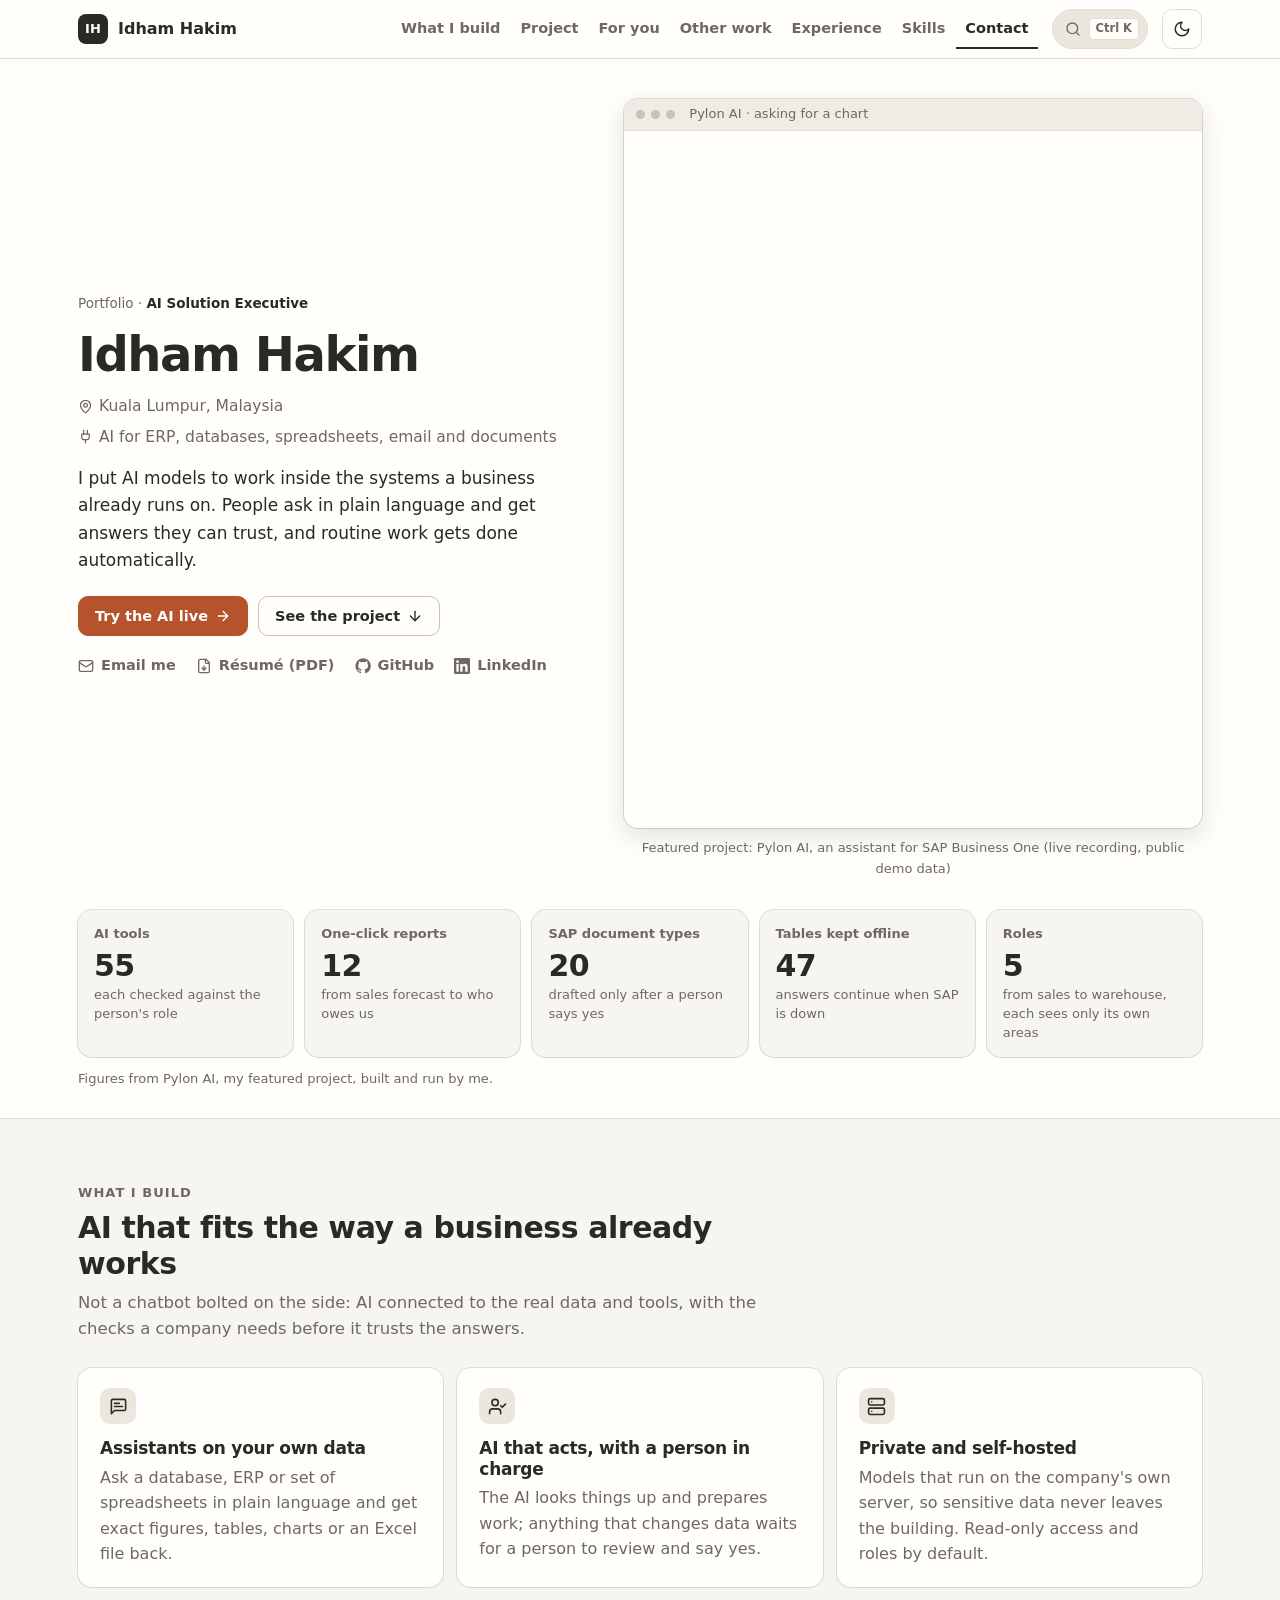
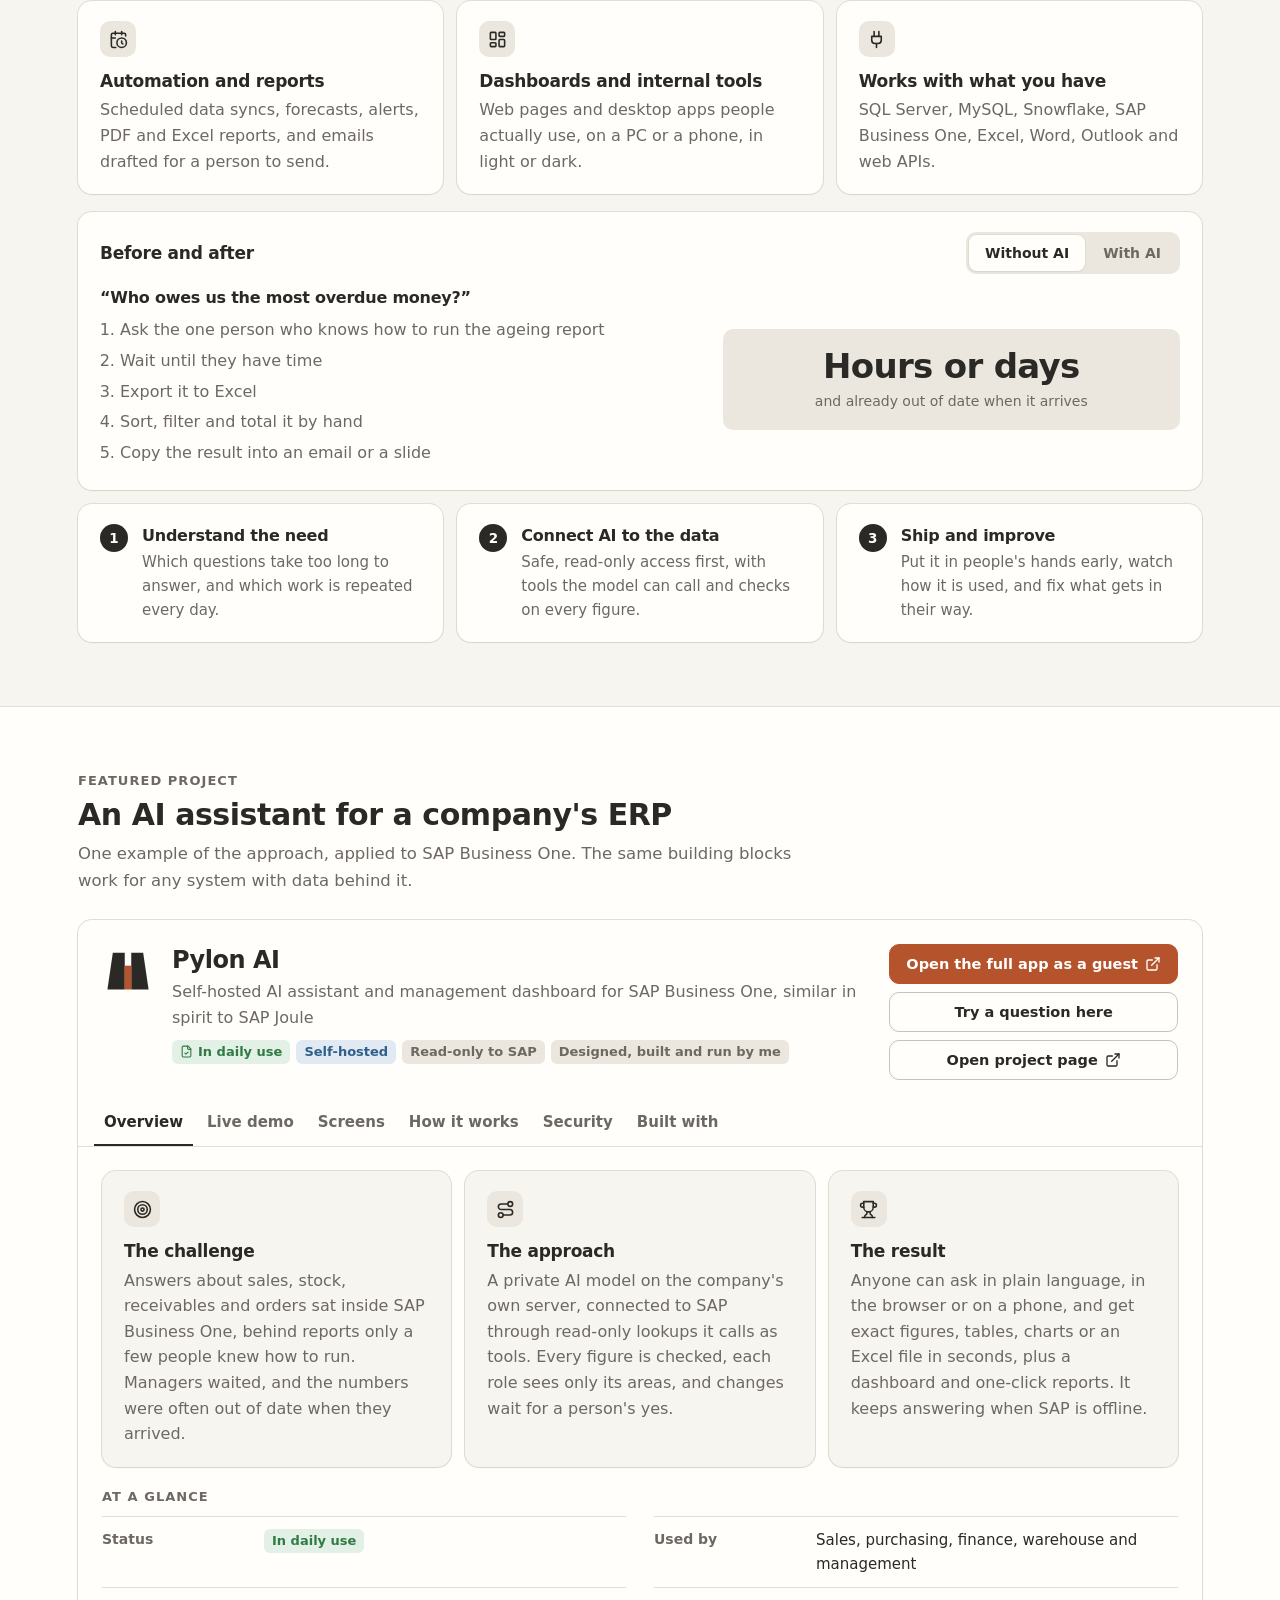
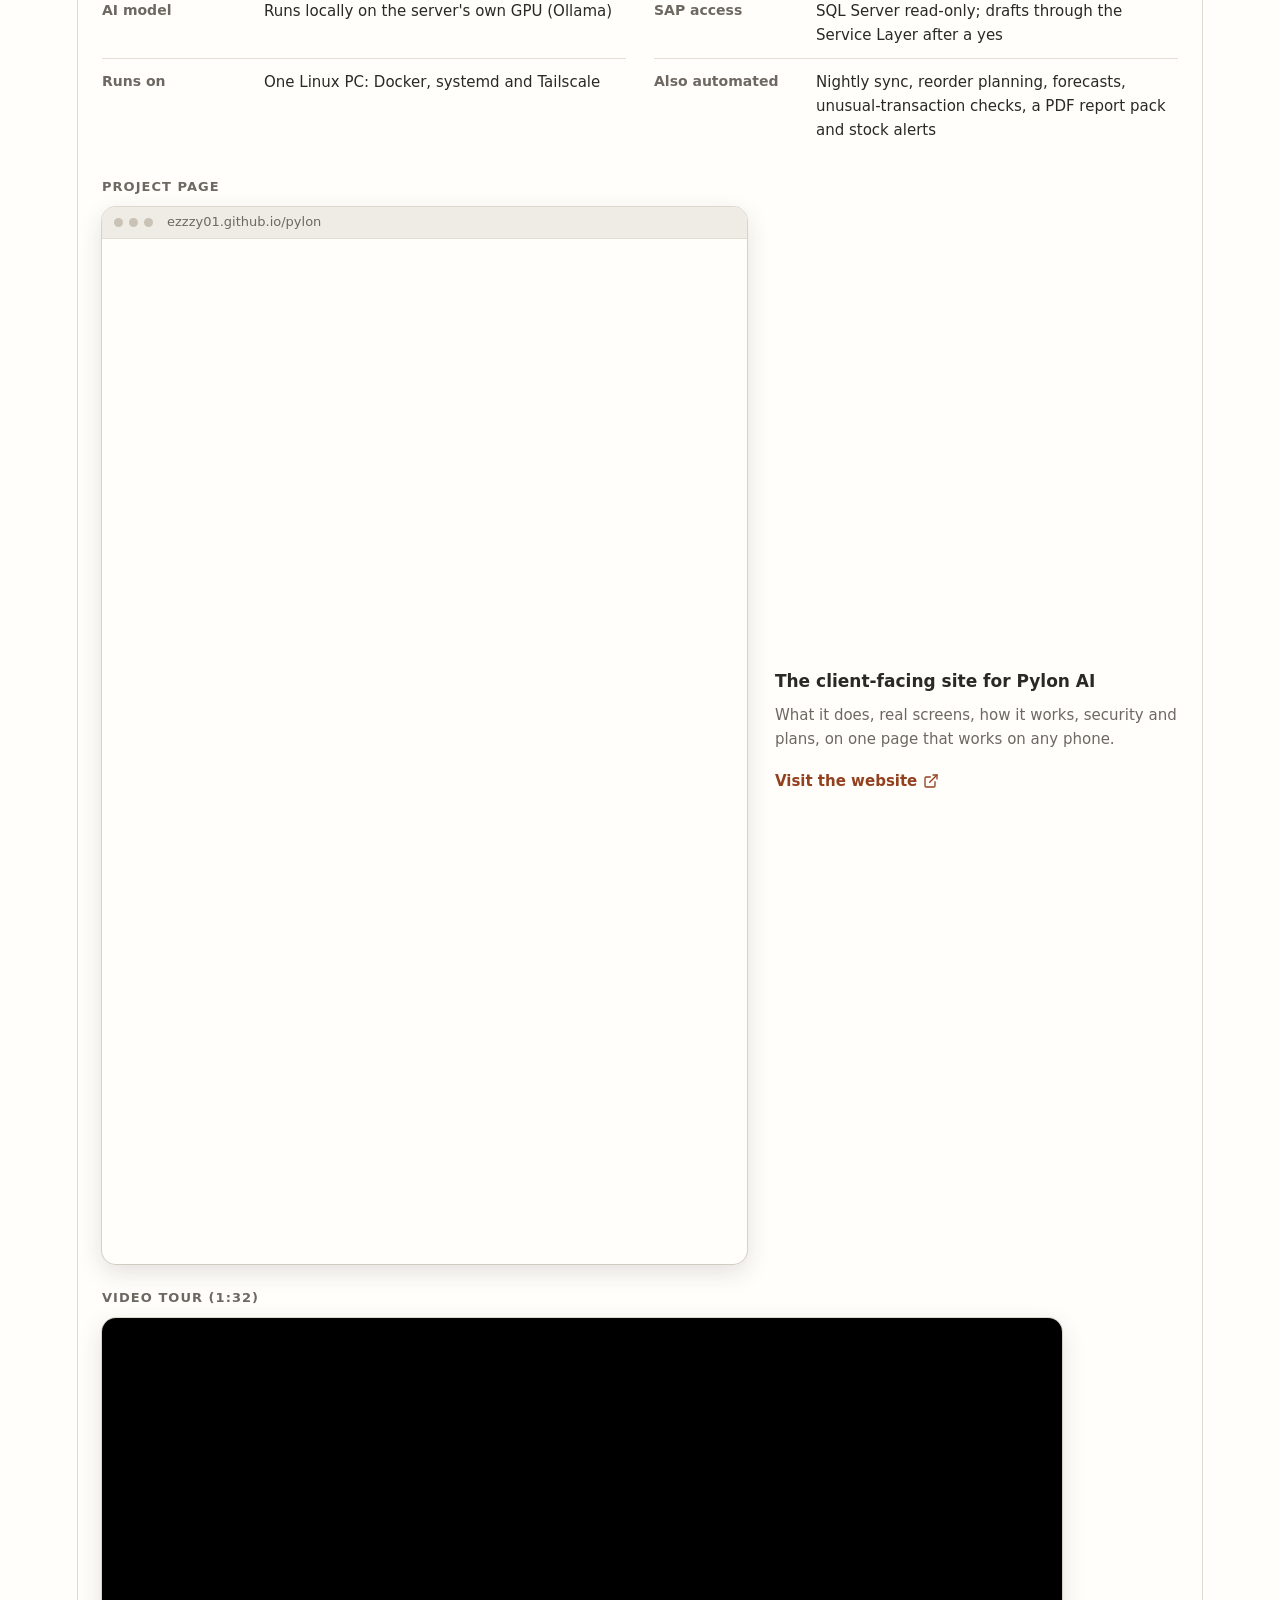
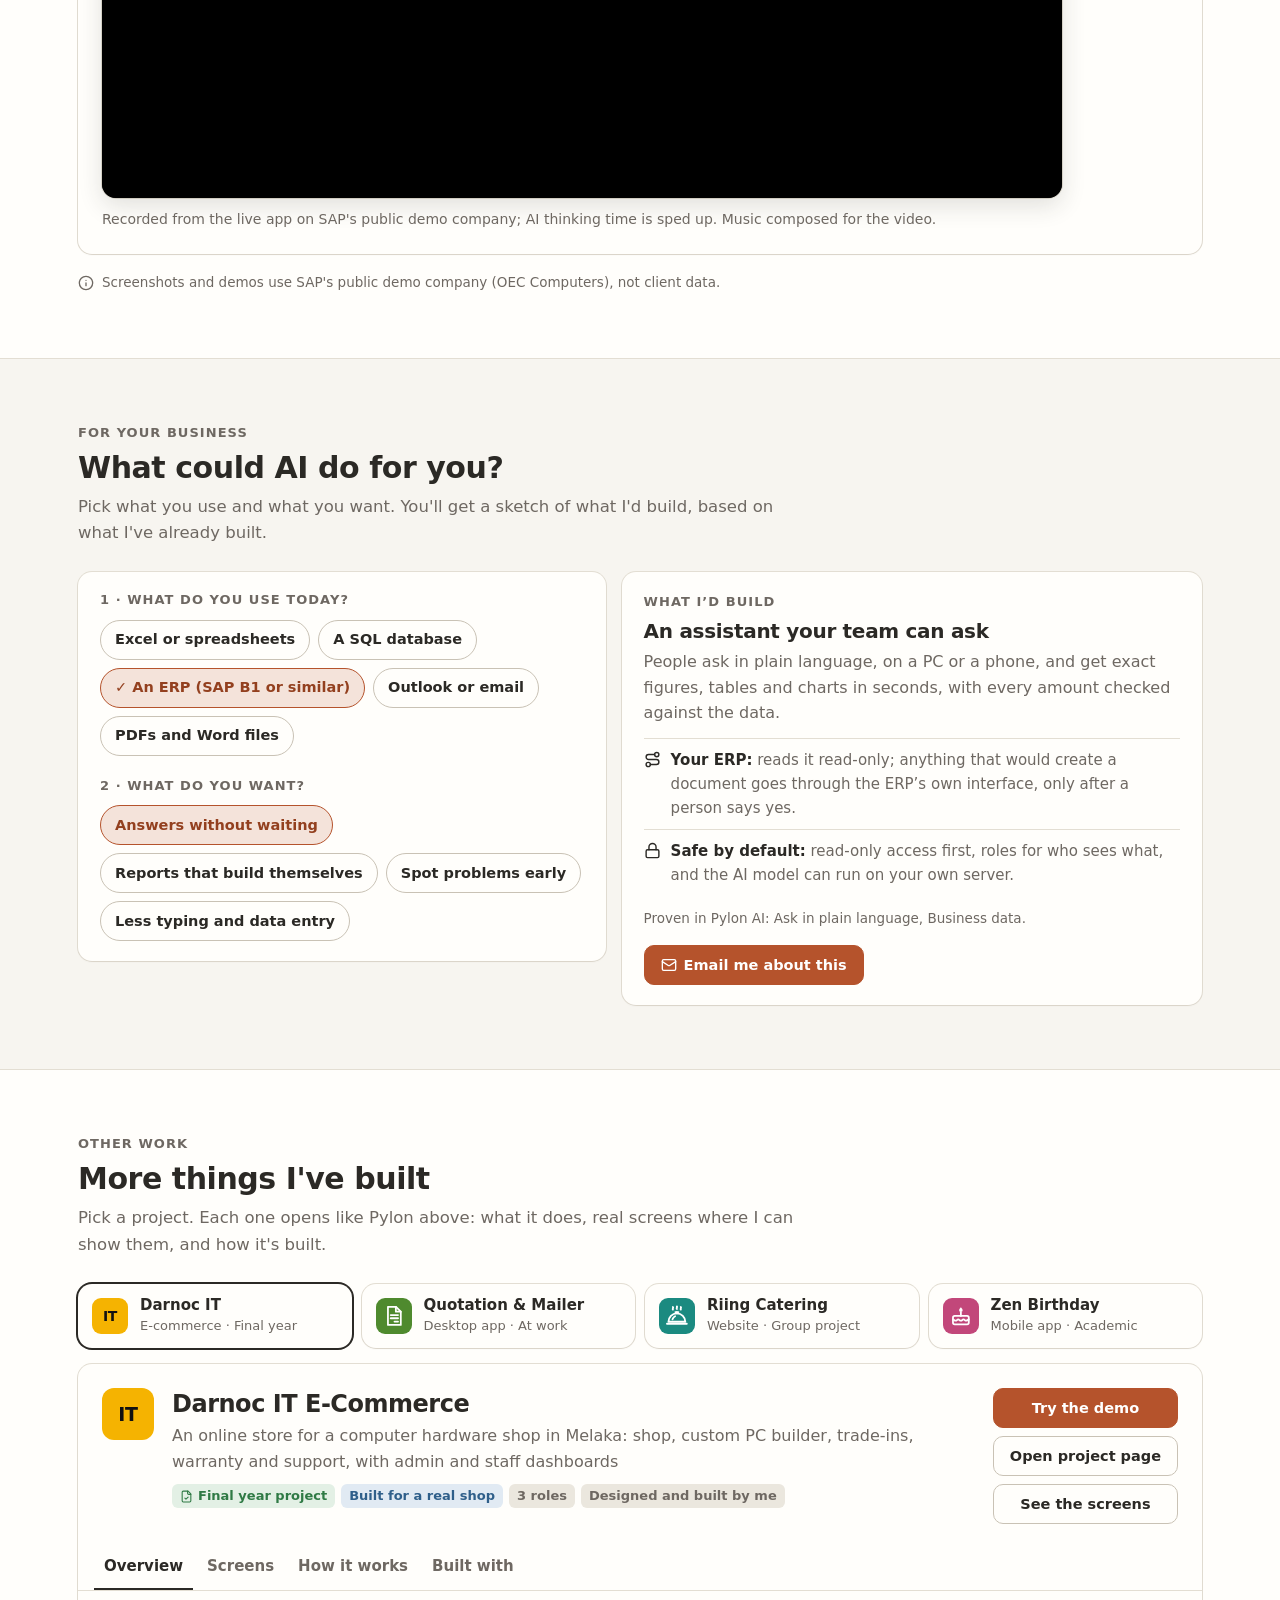
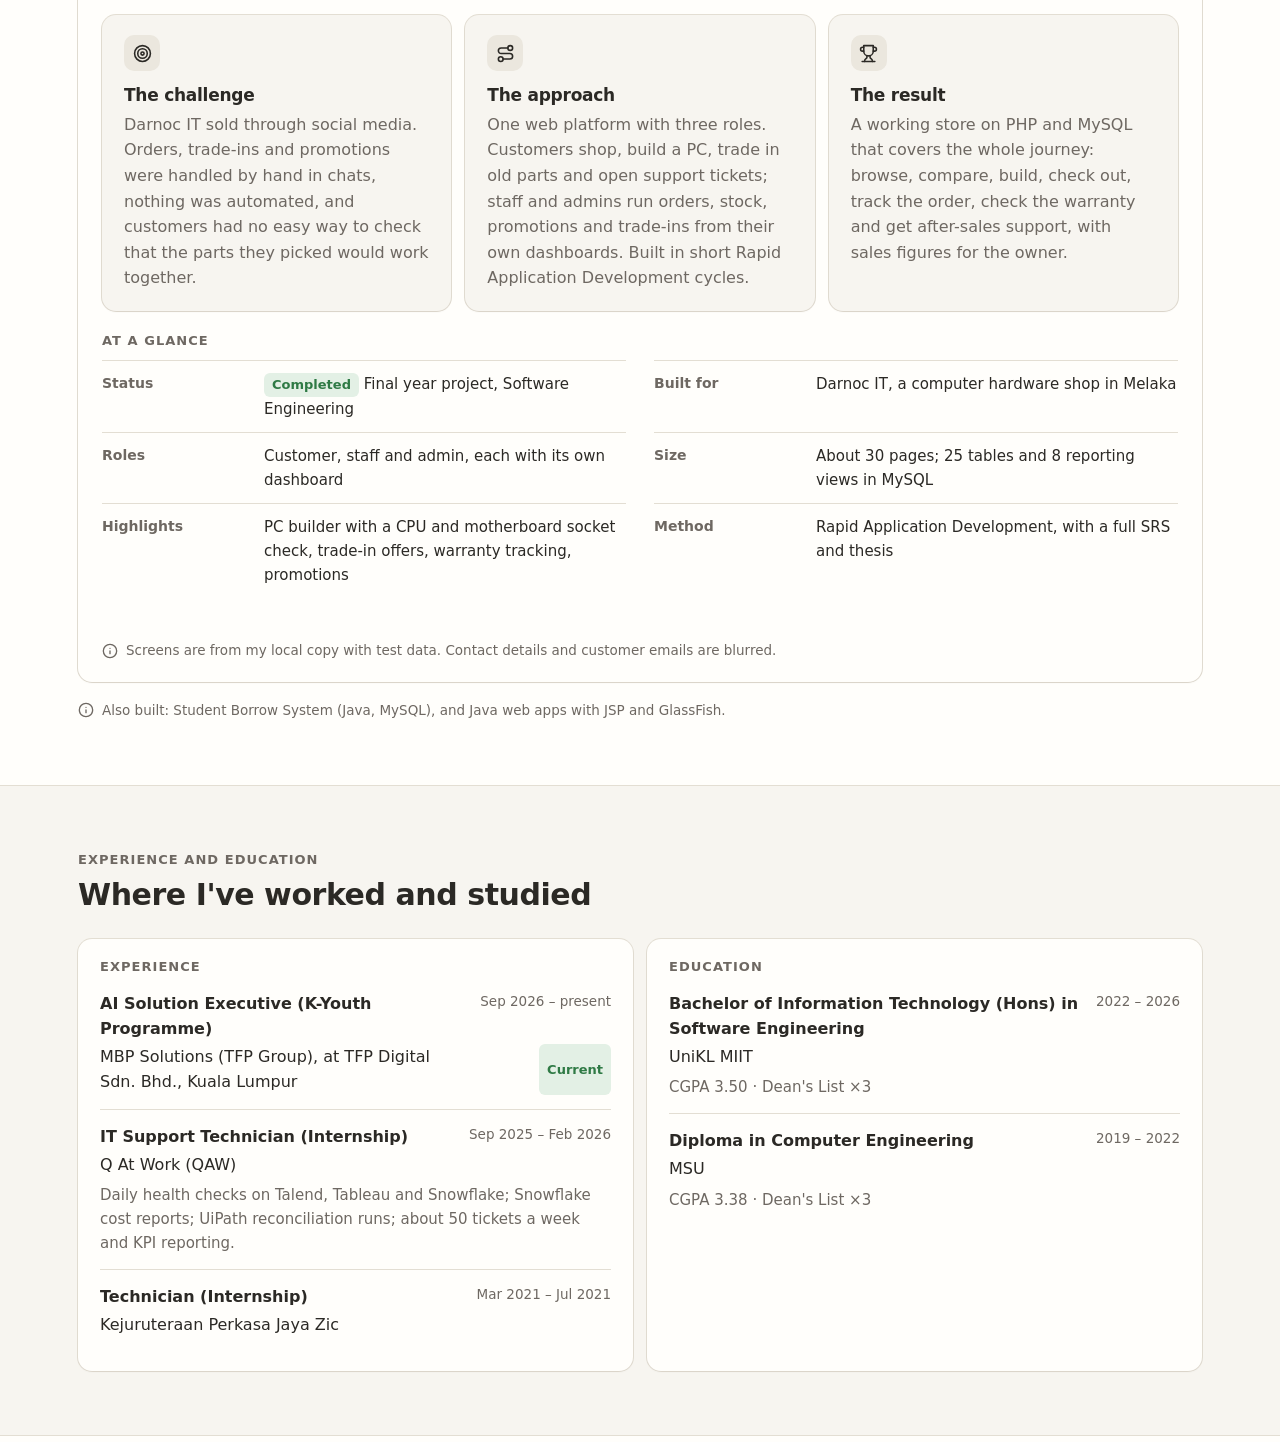
==== commit 8fdc2913: "Darnoc IT and Riing Catering project pages with in-browser demos - darnoc/ and riing/: project pages" ====
--- a/index.html
+++ b/index.html
@@ -305,6 +305,55 @@
 .shot{border-radius:var(--r);overflow:hidden;box-shadow:var(--sh1);background:var(--card)}
 .shots.phones .shot{border-radius:18px}
 .shot img{width:100%;height:auto}
+.shots.phones.three{grid-template-columns:repeat(3,1fr)}
+/* Steady boxes. On a wide screen every screen group of a project shares one frame, sized to the tallest,
+   so clicking a chip never moves the page. Elsewhere boxes resize smoothly (see tabset() in the script). */
+@media (min-width:901px){
+  .fstage{display:grid}
+  .fstage>.feat{grid-area:1/1;align-self:center}
+  .js .fstage>.feat[hidden]{display:grid;visibility:hidden;pointer-events:none}
+}
+.sizing{overflow:hidden;transition:height .34s cubic-bezier(.2,.7,.2,1)}
+.fade-in{animation:fadeUp .3s ease both}
+@keyframes fadeUp{from{opacity:0;transform:translateY(6px)}}
+/* tall documents: the top of the page in the same 16:10 frame as the other shots; the full page opens on click */
+.shot.peek{position:relative;aspect-ratio:16/10}
+.shot.peek img{height:100%;object-fit:cover;object-position:top}
+.shot.peek::after{content:"";position:absolute;left:0;right:0;bottom:0;height:38%;background:linear-gradient(to bottom,transparent,var(--card))}
+.peek-tag{position:absolute;left:50%;bottom:14px;transform:translateX(-50%);z-index:1;display:inline-flex;align-items:center;gap:6px;padding:7px 14px;border-radius:999px;background:var(--ink);color:var(--page);font-size:13px;font-weight:600;white-space:nowrap;box-shadow:var(--sh1)}
+.shots button:hover .peek-tag{background:var(--accent);color:var(--accent-ink)}
+
+/* other work: a project picker, then one record per project */
+.psel{display:grid;grid-template-columns:repeat(4,1fr);gap:10px;margin-bottom:16px}
+.psel button{display:flex;align-items:center;gap:12px;text-align:left;border:0;background:var(--card);box-shadow:var(--sh1);color:var(--ink);font:inherit;padding:12px 14px;border-radius:var(--r-lg);cursor:pointer;min-height:64px}
+.psel button:hover{background:var(--hover)}
+.psel button[aria-selected="true"]{box-shadow:0 0 0 2px var(--ink)}
+.psel button span:last-child{display:flex;flex-direction:column;min-width:0}
+.psel b{font-size:15px;font-weight:650;line-height:1.3}
+.psel small{font-size:13px;color:var(--muted)}
+.pmark{display:grid;place-items:center;flex:none;width:52px;height:52px;border-radius:12px;background:var(--pc);color:var(--pi);font-weight:800;font-size:19px;letter-spacing:-.02em}
+.pmark.sm{width:36px;height:36px;border-radius:9px;font-size:14px}
+.pmark svg{width:66%;height:66%}
+.pmark.img{background:#fff;box-shadow:inset 0 0 0 1px rgba(0,0,0,.08);overflow:hidden}
+.pmark.img img{width:100%;height:100%;object-fit:contain}
+.prec[hidden]{display:none}
+.pnote{padding:0 24px 20px;margin-top:0}
+.pflow{display:flex;align-items:stretch;gap:0;margin:8px 0 6px}
+.pflow .node{flex:1 1 0;min-width:0;background:var(--page);box-shadow:var(--sh1);border-radius:var(--r);padding:10px 14px}
+.pflow .node b{display:block;font-size:15px}
+.pflow .node small{color:var(--muted);font-size:13.5px;display:block}
+.pflow .node.hi{background:var(--sunken)}
+.pflow .arr{display:grid;place-items:center;width:26px;flex:none;color:var(--faint)}
+.pflow .arr svg{width:15px;height:15px}
+.logos.plain li{padding:12px 16px}
+@media (max-width:900px){.psel{grid-template-columns:1fr 1fr}}
+@media (max-width:760px){
+  .pflow{flex-direction:column}
+  .pflow .arr{width:auto;height:18px}
+  .pflow .arr svg{transform:rotate(90deg)}
+  .logos.plain{grid-template-columns:1fr 1fr}
+}
+@media (max-width:600px){.pnote{padding:0 16px 16px}.logos.plain{grid-template-columns:1fr}.psel button{padding:10px 12px}}
 
 /* how it works: the tour and the diagram */
 .tour{margin-bottom:14px}
@@ -534,7 +583,10 @@
   <!-- Icons: Lucide v0.460.0 (ISC licence, lucide.dev). GitHub and LinkedIn: their own brand marks. -->
   <symbol id="i-gh" viewBox="0 0 24 24"><path fill="currentColor" d="M12 .5A11.5 11.5 0 0 0 8.4 22.9c.6.1.8-.3.8-.6v-2c-3.2.7-3.9-1.5-3.9-1.5-.5-1.3-1.3-1.7-1.3-1.7-1-.7.1-.7.1-.7 1.2.1 1.8 1.2 1.8 1.2 1 1.8 2.8 1.3 3.5 1 .1-.8.4-1.3.7-1.6-2.6-.3-5.3-1.3-5.3-5.7 0-1.3.5-2.3 1.2-3.1-.1-.3-.5-1.5.1-3.1 0 0 1-.3 3.2 1.2a11 11 0 0 1 5.8 0C17.3 4.6 18.3 5 18.3 5c.6 1.6.2 2.8.1 3.1.8.8 1.2 1.8 1.2 3.1 0 4.4-2.7 5.4-5.3 5.7.4.4.8 1.1.8 2.2v3.2c0 .3.2.7.8.6A11.5 11.5 0 0 0 12 .5Z"/></symbol>
   <symbol id="i-in" viewBox="0 0 24 24"><path fill="currentColor" d="M20.4 20.5h-3.6v-5.6c0-1.3 0-3-1.8-3s-2.1 1.4-2.1 2.9v5.7H9.3V9h3.4v1.6h.1c.5-.9 1.6-1.8 3.4-1.8 3.6 0 4.3 2.4 4.3 5.5v6.2ZM5.3 7.4a2.1 2.1 0 1 1 0-4.2 2.1 2.1 0 0 1 0 4.2ZM7.1 20.5H3.5V9h3.6v11.5ZM22.2 0H1.8C.8 0 0 .8 0 1.7v20.6c0 .9.8 1.7 1.8 1.7h20.4c1 0 1.8-.8 1.8-1.7V1.7C24 .8 23.2 0 22.2 0Z"/></symbol>
-  <symbol id="i-database" viewBox="0 0 24 24"><g fill="none" stroke="currentColor" stroke-width="2" stroke-linecap="round" stroke-linejoin="round"><svg class="lucide lucide-database" xmlns="http://www.w3.org/2000/svg" width="24" height="24" viewBox="0 0 24 24" fill="none" stroke="currentColor" stroke-width="2" stroke-linecap="round" stroke-linejoin="round" > <ellipse cx="12" cy="5" rx="9" ry="3" /> <path d="M3 5V19A9 3 0 0 0 21 19V5" /> <path d="M3 12A9 3 0 0 0 21 12" /></g></symbol>
+  <symbol id="lg-riing" viewBox="0 0 24 24"><g fill="none" stroke="currentColor" stroke-width="1.9" stroke-linecap="round" stroke-linejoin="round"><path d="M2 20h20"/><path d="M3.5 18a8.5 8.5 0 0 1 17 0z"/><path d="M12 9.5V8.2"/><path d="M10.5 8.2h3"/><path d="M7.6 15.4a5 5 0 0 1 2.6-3"/><path d="M8 5.6c-.8-.9.8-1.6 0-2.6"/><path d="M12 5c-.8-.9.8-1.6 0-2.6"/><path d="M16 5.6c-.8-.9.8-1.6 0-2.6"/></g></symbol>
+  <symbol id="lg-zen" viewBox="0 0 24 24"><g fill="none" stroke="currentColor" stroke-width="1.8" stroke-linecap="round" stroke-linejoin="round"><rect x="4" y="12" width="16" height="8.5" rx="1.8"/><path d="M4 15.6c1.3 0 1.3 1.3 2.7 1.3s1.3-1.3 2.6-1.3 1.3 1.3 2.7 1.3 1.3-1.3 2.6-1.3 1.4 1.3 2.7 1.3S19 15.6 20 15.6"/><path d="M12 12V8.6"/></g><path fill="currentColor" d="M12 3.2c1.3 1.4 1.8 2.4 1.8 3.1a1.8 1.8 0 0 1-3.6 0c0-.7.5-1.7 1.8-3.1z"/></symbol>
+  <symbol id="lg-quote" viewBox="0 0 24 24"><g fill="none" stroke="currentColor" stroke-width="1.8" stroke-linecap="round" stroke-linejoin="round"><path d="M6 2.8h8.2L19 7.6v13.6H6z"/><path d="M14 2.8v5h5"/><path d="M8.8 11.2h7.4"/><path d="M8.8 14.4h7.4"/><path d="M12.6 17.8h3.6"/></g></symbol>
+  <symbol id="i-database"viewBox="0 0 24 24"><g fill="none" stroke="currentColor" stroke-width="2" stroke-linecap="round" stroke-linejoin="round"><svg class="lucide lucide-database" xmlns="http://www.w3.org/2000/svg" width="24" height="24" viewBox="0 0 24 24" fill="none" stroke="currentColor" stroke-width="2" stroke-linecap="round" stroke-linejoin="round" > <ellipse cx="12" cy="5" rx="9" ry="3" /> <path d="M3 5V19A9 3 0 0 0 21 19V5" /> <path d="M3 12A9 3 0 0 0 21 12" /></g></symbol>
   <symbol id="i-target" viewBox="0 0 24 24"><g fill="none" stroke="currentColor" stroke-width="2" stroke-linecap="round" stroke-linejoin="round"><svg class="lucide lucide-target" xmlns="http://www.w3.org/2000/svg" width="24" height="24" viewBox="0 0 24 24" fill="none" stroke="currentColor" stroke-width="2" stroke-linecap="round" stroke-linejoin="round" > <circle cx="12" cy="12" r="10" /> <circle cx="12" cy="12" r="6" /> <circle cx="12" cy="12" r="2" /></g></symbol>
   <symbol id="i-route" viewBox="0 0 24 24"><g fill="none" stroke="currentColor" stroke-width="2" stroke-linecap="round" stroke-linejoin="round"><svg class="lucide lucide-route" xmlns="http://www.w3.org/2000/svg" width="24" height="24" viewBox="0 0 24 24" fill="none" stroke="currentColor" stroke-width="2" stroke-linecap="round" stroke-linejoin="round" > <circle cx="6" cy="19" r="3" /> <path d="M9 19h8.5a3.5 3.5 0 0 0 0-7h-11a3.5 3.5 0 0 1 0-7H15" /> <circle cx="18" cy="5" r="3" /></g></symbol>
   <symbol id="i-trophy" viewBox="0 0 24 24"><g fill="none" stroke="currentColor" stroke-width="2" stroke-linecap="round" stroke-linejoin="round"><svg class="lucide lucide-trophy" xmlns="http://www.w3.org/2000/svg" width="24" height="24" viewBox="0 0 24 24" fill="none" stroke="currentColor" stroke-width="2" stroke-linecap="round" stroke-linejoin="round" > <path d="M6 9H4.5a2.5 2.5 0 0 1 0-5H6" /> <path d="M18 9h1.5a2.5 2.5 0 0 0 0-5H18" /> <path d="M4 22h16" /> <path d="M10 14.66V17c0 .55-.47.98-.97 1.21C7.85 18.75 7 20.24 7 22" /> <path d="M14 14.66V17c0 .55.47.98.97 1.21C16.15 18.75 17 20.24 17 22" /> <path d="M18 2H6v7a6 6 0 0 0 12 0V2Z" /></g></symbol>
@@ -681,7 +733,7 @@
         <div class="recacts">
           <a class="btn pri" href="https://archlinux.taila38d1a.ts.net:8443/portal/guest" target="_blank" rel="noopener">Open the full app as a guest <svg><use href="#i-external-link"/></svg></a>
           <a class="btn" href="#try">Try a question here</a>
-          <a class="btn" href="https://ezzzy01.github.io/pylon/" target="_blank" rel="noopener">Product website <svg><use href="#i-external-link"/></svg></a>
+          <a class="btn" href="https://ezzzy01.github.io/pylon/" target="_blank" rel="noopener">Open project page <svg><use href="#i-external-link"/></svg></a>
         </div>
       </div>
       <div class="tabs" role="tablist" aria-label="Pylon AI">
@@ -708,7 +760,7 @@
           <div><dt>Runs on</dt><dd>One Linux PC: Docker, systemd and Tailscale</dd></div>
           <div><dt>Also automated</dt><dd>Nightly sync, reorder planning, forecasts, unusual-transaction checks, a PDF report pack and stock alerts</dd></div>
         </dl>
-        <h4 class="sub" style="margin-top:26px">Product website</h4>
+        <h4 class="sub" style="margin-top:26px">Project page</h4>
         <a class="trailer" href="https://ezzzy01.github.io/pylon/" target="_blank" rel="noopener">
           <div class="frame"><div class="bar"><i></i><i></i><i></i><span>ezzzy01.github.io/pylon</span></div>
             <picture><source media="(max-width:600px)" srcset="assets/img/pylon-site-phone.webp" width="780" height="1240"><source media="(prefers-reduced-motion: reduce)" srcset="assets/img/pylon-trailer-poster.webp"><img src="assets/img/pylon-trailer.webp" width="960" height="600" loading="lazy" decoding="async" alt="A scroll through the Pylon AI website: the headline, features, screens, how it works, security, plans and contact."></picture>
@@ -879,31 +931,392 @@
   </div>
 </section>
 
-<!-- other work -->
+<!-- other work: each project opens as a record page, like Pylon AI -->
 <section class="alt" id="work">
   <div class="wrap">
-    <div class="sh"><div class="eyebrow">Other work</div><h2>More things I've built</h2></div>
-    <div class="grid2">
-      <div class="card">
-        <span class="ic"><svg><use href="#i-mail"/></svg></span>
-        <h3>TFP Digital Quotation &amp; Mailer</h3>
-        <p>A Windows desktop app that produces branded Word and Excel maintenance quotations for 17–18 SAP Business One clients, with a companion Outlook mailer: templates, attachments, and reply tracking that stops reminders. The saved password is encrypted with Windows DPAPI; packaged with PyInstaller.</p>
-        <div class="badges"><span class="badge">Python</span><span class="badge">Tkinter</span><span class="badge">SQL Server</span><span class="badge">Outlook</span><span class="badge">PyInstaller</span></div>
-      </div>
-      <div class="card">
-        <span class="ic"><svg><use href="#i-grid"/></svg></span>
-        <h3>Academic projects</h3>
-        <table class="ftable" style="margin-top:6px">
-          <thead><tr><th>Project</th><th>Built with</th></tr></thead>
-          <tbody>
-            <tr><td>Darnoc IT E-Commerce <span class="badge" style="margin-left:4px">Final year</span></td><td>PHP, MySQL</td></tr>
-            <tr><td>Student Borrow System</td><td>Java, MySQL</td></tr>
-            <tr><td>Zen Birthday App</td><td>Flutter, SQLite</td></tr>
-            <tr><td>Riing Catering</td><td>PHP, MySQL</td></tr>
-          </tbody>
-        </table>
-      </div>
-    </div>
+    <div class="sh">
+      <div class="eyebrow">Other work</div>
+      <h2>More things I've built</h2>
+      <p>Pick a project. Each one opens like Pylon above: what it does, real screens where I can show them, and how it's built.</p>
+    </div>
+
+    <div class="psel" role="tablist" aria-label="Projects">
+      <button type="button" role="tab" id="pt-dn" aria-controls="pr-dn" aria-selected="true"><span class="pmark sm" style="--pc:#f5b301;--pi:#111">IT</span><span><b>Darnoc IT</b><small>E-commerce · Final year</small></span></button>
+      <button type="button" role="tab" id="pt-tfp" aria-controls="pr-tfp" aria-selected="false"><span class="pmark sm" style="--pc:#4f8a2e;--pi:#fff"><svg><use href="#lg-quote"/></svg></span><span><b>Quotation &amp; Mailer</b><small>Desktop app · At work</small></span></button>
+      <button type="button" role="tab" id="pt-rc" aria-controls="pr-rc" aria-selected="false"><span class="pmark sm" style="--pc:#1b8a80;--pi:#fff"><svg aria-hidden="true"><use href="#lg-riing"/></svg></span><span><b>Riing Catering</b><small>Website · Group project</small></span></button>
+      <button type="button" role="tab" id="pt-zen" aria-controls="pr-zen" aria-selected="false"><span class="pmark sm" style="--pc:#c2477a;--pi:#fff"><svg aria-hidden="true"><use href="#lg-zen"/></svg></span><span><b>Zen Birthday</b><small>Mobile app · Academic</small></span></button>
+    </div>
+
+    <!-- Darnoc IT -->
+    <div class="rec prec" role="tabpanel" id="pr-dn" aria-labelledby="pt-dn">
+      <div class="rechead">
+        <span class="pmark" style="--pc:#f5b301;--pi:#111" aria-hidden="true">IT</span>
+        <div>
+          <h3>Darnoc IT E-Commerce</h3>
+          <div class="muted">An online store for a computer hardware shop in Melaka: shop, custom PC builder, trade-ins, warranty and support, with admin and staff dashboards</div>
+          <div class="badges"><span class="badge good"><svg><use href="#i-check"/></svg>Final year project</span><span class="badge info">Built for a real shop</span><span class="badge">3 roles</span><span class="badge">Designed and built by me</span></div>
+        </div>
+        <div class="recacts">
+          <a class="btn pri" href="darnoc/demo/">Try the demo</a>
+          <a class="btn" href="darnoc/">Open project page</a>
+          <button type="button" class="btn" data-open="dn-t-screens">See the screens</button>
+        </div>
+      </div>
+      <div class="tabs" role="tablist" aria-label="Darnoc IT">
+        <button class="tab" role="tab" id="dn-t-ov" aria-controls="dn-ov" aria-selected="true">Overview</button>
+        <button class="tab" role="tab" id="dn-t-screens" aria-controls="dn-screens" aria-selected="false">Screens</button>
+        <button class="tab" role="tab" id="dn-t-how" aria-controls="dn-how" aria-selected="false">How it works</button>
+        <button class="tab" role="tab" id="dn-t-stack" aria-controls="dn-stack" aria-selected="false">Built with</button>
+      </div>
+
+      <div class="tp" role="tabpanel" id="dn-ov" aria-labelledby="dn-t-ov">
+        <div class="grid3 car swipe-m" aria-label="Challenge, approach and result">
+          <div class="card"><span class="ic"><svg><use href="#i-target"/></svg></span><h3>The challenge</h3><p>Darnoc IT sold through social media. Orders, trade-ins and promotions were handled by hand in chats, nothing was automated, and customers had no easy way to check that the parts they picked would work together.</p></div>
+          <div class="card"><span class="ic"><svg><use href="#i-route"/></svg></span><h3>The approach</h3><p>One web platform with three roles. Customers shop, build a PC, trade in old parts and open support tickets; staff and admins run orders, stock, promotions and trade-ins from their own dashboards. Built in short Rapid Application Development cycles.</p></div>
+          <div class="card"><span class="ic"><svg><use href="#i-trophy"/></svg></span><h3>The result</h3><p>A working store on PHP and MySQL that covers the whole journey: browse, compare, build, check out, track the order, check the warranty and get after-sales support, with sales figures for the owner.</p></div>
+        </div>
+        <h4 class="sub" style="margin-top:22px">At a glance</h4>
+        <dl class="facts">
+          <div><dt>Status</dt><dd><span class="badge good">Completed</span> Final year project, Software Engineering</dd></div>
+          <div><dt>Built for</dt><dd>Darnoc IT, a computer hardware shop in Melaka</dd></div>
+          <div><dt>Roles</dt><dd>Customer, staff and admin, each with its own dashboard</dd></div>
+          <div><dt>Size</dt><dd>About 30 pages; 25 tables and 8 reporting views in MySQL</dd></div>
+          <div><dt>Highlights</dt><dd>PC builder with a CPU and motherboard socket check, trade-in offers, warranty tracking, promotions</dd></div>
+          <div><dt>Method</dt><dd>Rapid Application Development, with a full SRS and thesis</dd></div>
+        </dl>
+      </div>
+
+      <div class="tp" role="tabpanel" id="dn-screens" aria-labelledby="dn-t-screens" hidden>
+        <div class="chipsel" role="tablist" aria-label="Darnoc IT screens">
+          <button role="tab" aria-selected="true" aria-controls="dn-f-shop" id="dn-c-shop">Shop &amp; promotions</button>
+          <button role="tab" aria-selected="false" aria-controls="dn-f-pc" id="dn-c-pc">PC builder</button>
+          <button role="tab" aria-selected="false" aria-controls="dn-f-acct" id="dn-c-acct">Customer account</button>
+          <button role="tab" aria-selected="false" aria-controls="dn-f-sup" id="dn-c-sup">Support &amp; warranty</button>
+          <button role="tab" aria-selected="false" aria-controls="dn-f-admin" id="dn-c-admin">Admin &amp; staff</button>
+          <button role="tab" aria-selected="false" aria-controls="dn-f-phone" id="dn-c-phone">Phone</button>
+        </div>
+        <div class="feat" role="tabpanel" id="dn-f-shop" aria-labelledby="dn-c-shop">
+          <div><h4>Shop and promotions</h4><p>The storefront: search with category and sort, product pages, a cart and checkout. Promotions show the discount, the old price and how much is saved.</p>
+            <ul><li>Search, filter by category and sort</li><li>Compare products side by side</li><li>Checkout records the order and the payment</li></ul></div>
+          <div class="shots two swipe-m"><button data-zoom><div class="shot"><img loading="lazy" src="assets/img/dn-home.webp" srcset="assets/img/dn-home-960.webp 960w, assets/img/dn-home.webp 1600w" sizes="(max-width:600px) 84vw, (max-width:900px) 46vw, 340px" width="1600" height="1000" alt="Darnoc IT home page with a search bar, category and sort filters."></div></button><button data-zoom><div class="shot"><img loading="lazy" src="assets/img/dn-promo.webp" srcset="assets/img/dn-promo-960.webp 960w, assets/img/dn-promo.webp 1600w" sizes="(max-width:600px) 84vw, (max-width:900px) 46vw, 340px" width="1600" height="1000" alt="Special promotions page with discounted CPUs and a graphics card."></div></button></div>
+        </div>
+        <div class="feat" role="tabpanel" id="dn-f-pc" aria-labelledby="dn-c-pc" hidden>
+          <div><h4>Custom PC builder</h4><p>Pick a part for each slot: processor, motherboard, memory, graphics card, storage, power supply and case. A build summary keeps the running price.</p>
+            <ul><li>Checks the CPU fits the motherboard's socket</li><li>Shows specs and stock for each part</li><li>The whole build goes into the cart in one click</li></ul></div>
+          <div class="shots"><button data-zoom><div class="shot"><img loading="lazy" src="assets/img/dn-pcbuild.webp" srcset="assets/img/dn-pcbuild-960.webp 960w, assets/img/dn-pcbuild.webp 1600w" sizes="(max-width:900px) 92vw, 720px" width="1600" height="1000" alt="The custom PC builder with processors to choose from and a build summary."></div></button></div>
+        </div>
+        <div class="feat" role="tabpanel" id="dn-f-acct" aria-labelledby="dn-c-acct" hidden>
+          <div><h4>Customer account</h4><p>Each customer has a dashboard with their orders, total spend and trade-ins. Trade-ins are sent in with photos, specs and condition, and the shop's decision shows up here.</p>
+            <ul><li>Order history and status</li><li>Trade-in requests with photos and specs</li><li>Account details and settings</li></ul></div>
+          <div class="shots two swipe-m"><button data-zoom><div class="shot"><img loading="lazy" src="assets/img/dn-account.webp" srcset="assets/img/dn-account-960.webp 960w, assets/img/dn-account.webp 1600w" sizes="(max-width:600px) 84vw, (max-width:900px) 46vw, 340px" width="1600" height="1000" alt="Customer dashboard with orders, total spent and trade-in status."></div></button><button data-zoom><div class="shot"><img loading="lazy" src="assets/img/dn-tradein.webp" srcset="assets/img/dn-tradein-960.webp 960w, assets/img/dn-tradein.webp 1600w" sizes="(max-width:600px) 84vw, (max-width:900px) 46vw, 340px" width="1600" height="1000" alt="Trade-in requests for three graphics cards, each accepted."></div></button></div>
+        </div>
+        <div class="feat" role="tabpanel" id="dn-f-sup" aria-labelledby="dn-c-sup" hidden>
+          <div><h4>Support and warranty</h4><p>Customers open tickets about a product they bought. Each ticket shows its priority, status and whether the product is still under warranty, worked out from the order date and the product's warranty period.</p>
+            <ul><li>Tickets with attachments and replies</li><li>Warranty checker by order or product</li><li>Alerts for warranties about to expire</li></ul></div>
+          <div class="shots"><button data-zoom><div class="shot"><img loading="lazy" src="assets/img/dn-support.webp" srcset="assets/img/dn-support-960.webp 960w, assets/img/dn-support.webp 1600w" sizes="(max-width:900px) 92vw, 720px" width="1600" height="1000" alt="Support center with two tickets showing priority, status and warranty."></div></button></div>
+        </div>
+        <div class="feat" role="tabpanel" id="dn-f-admin" aria-labelledby="dn-c-admin" hidden>
+          <div><h4>Admin and staff dashboards</h4><p>Admins see users, products, orders, revenue and support at a glance, then process orders, manage stock, run promotions and review trade-ins. Staff get a focused version for daily work.</p>
+            <ul><li>Key figures with low-stock and pending warnings</li><li>Orders filtered by status, processed in one click</li><li>Promotions applied to products by percentage</li></ul></div>
+          <div class="shots two swipe-m"><button data-zoom><div class="shot"><img loading="lazy" src="assets/img/dn-admin.webp" srcset="assets/img/dn-admin-960.webp 960w, assets/img/dn-admin.webp 1600w" sizes="(max-width:600px) 84vw, (max-width:900px) 46vw, 340px" width="1600" height="1000" alt="Admin dashboard with users, products, orders, revenue and support tickets."></div></button><button data-zoom><div class="shot"><img loading="lazy" src="assets/img/dn-orders.webp" srcset="assets/img/dn-orders-960.webp 960w, assets/img/dn-orders.webp 1600w" sizes="(max-width:600px) 84vw, (max-width:900px) 46vw, 340px" width="1600" height="1000" alt="Order management table with status badges and process and cancel buttons."></div></button><button data-zoom><div class="shot"><img loading="lazy" src="assets/img/dn-staff.webp" srcset="assets/img/dn-staff-960.webp 960w, assets/img/dn-staff.webp 1600w" sizes="(max-width:600px) 84vw, (max-width:900px) 46vw, 340px" width="1600" height="1000" alt="Staff dashboard with products, orders, trade-ins, tickets and promotions."></div></button><button data-zoom><div class="shot"><img loading="lazy" src="assets/img/dn-managepromo.webp" srcset="assets/img/dn-managepromo-960.webp 960w, assets/img/dn-managepromo.webp 1600w" sizes="(max-width:600px) 84vw, (max-width:900px) 46vw, 340px" width="1600" height="1000" alt="Manage promotions: add a promotion and see the active ones."></div></button></div>
+        </div>
+        <div class="feat" role="tabpanel" id="dn-f-phone" aria-labelledby="dn-c-phone" hidden>
+          <div><h4>Works on a phone</h4><p>The store, the PC builder and the customer dashboard all fit a phone screen, so customers can shop and check their orders on the go.</p>
+            <div class="shots" style="margin-top:16px"><button data-zoom><div class="shot"><img loading="lazy" src="assets/img/dn-login.webp" srcset="assets/img/dn-login-960.webp 960w, assets/img/dn-login.webp 1600w" sizes="(max-width:600px) 84vw, 340px" width="1600" height="1000" alt="The sign-in page."></div></button></div></div>
+          <div class="shots phones three swipe-m"><button data-zoom><div class="shot"><img loading="lazy" src="assets/img/dn-phone-home.webp" width="780" height="1688" alt="Phone: Darnoc IT home page."></div></button><button data-zoom><div class="shot"><img loading="lazy" src="assets/img/dn-phone-pcbuild.webp" width="780" height="1688" alt="Phone: the PC builder."></div></button><button data-zoom><div class="shot"><img loading="lazy" src="assets/img/dn-phone-account.webp" width="780" height="1688" alt="Phone: the customer dashboard."></div></button></div>
+        </div>
+      </div>
+
+      <div class="tp" role="tabpanel" id="dn-how" aria-labelledby="dn-t-how" hidden>
+        <p class="muted" style="margin-bottom:14px">Plain PHP pages on Apache with a MySQL database. The role saved at sign-in decides which dashboard and actions each person gets.</p>
+        <div class="flowlbl">Every request</div>
+        <div class="pflow">
+          <div class="node"><b>Customer, staff or admin</b><small>browser or phone</small></div>
+          <div class="arr"><svg><use href="#i-arrow"/></svg></div>
+          <div class="node"><b>Sign-in</b><small>PHP session holds the role</small></div>
+          <div class="arr"><svg><use href="#i-arrow"/></svg></div>
+          <div class="node hi"><b>PHP pages</b><small>shop, cart, PC builder, trade-in, support, dashboards</small></div>
+          <div class="arr"><svg><use href="#i-arrow"/></svg></div>
+          <div class="node"><b>MySQL</b><small>25 tables, prepared statements</small></div>
+        </div>
+        <div class="flowlbl">Buying something</div>
+        <div class="pflow">
+          <div class="node"><b>Cart</b><small>promotions applied</small></div>
+          <div class="arr"><svg><use href="#i-arrow"/></svg></div>
+          <div class="node"><b>Checkout</b><small>shipping, billing, payment method</small></div>
+          <div class="arr"><svg><use href="#i-arrow"/></svg></div>
+          <div class="node hi"><b>Order and payment saved</b><small>with a status history</small></div>
+          <div class="arr"><svg><use href="#i-arrow"/></svg></div>
+          <div class="node"><b>Admin processes it</b><small>customer tracks it; warranty starts</small></div>
+        </div>
+        <div class="flowlbl">Trading in a part</div>
+        <div class="pflow">
+          <div class="node"><b>Customer submits</b><small>photos, specs, condition</small></div>
+          <div class="arr"><svg><use href="#i-arrow"/></svg></div>
+          <div class="node hi"><b>Staff or admin reviews</b><small>accepts with an offer, or declines</small></div>
+          <div class="arr"><svg><use href="#i-arrow"/></svg></div>
+          <div class="node"><b>Decision in history</b><small>shown in the customer's dashboard</small></div>
+        </div>
+        <div class="flowlbl">Behind the dashboards</div>
+        <div class="pflow">
+          <div class="node"><b>8 MySQL views</b><small>sales statistics, top sellers, low stock, cart totals</small></div>
+          <div class="arr"><svg><use href="#i-arrow"/></svg></div>
+          <div class="node hi"><b>Admin and staff dashboards</b><small>key figures and Chart.js charts</small></div>
+        </div>
+      </div>
+
+      <div class="tp" role="tabpanel" id="dn-stack" aria-labelledby="dn-t-stack" hidden>
+        <p class="logolead">What each piece does in Darnoc IT.</p>
+        <ul class="logos plain">
+          <li><span><b>PHP</b><small>Every page, the sign-in and the role checks</small></span></li>
+          <li><span><b>MySQL</b><small>Products, orders, payments, trade-ins, tickets and reporting views</small></span></li>
+          <li><span><b>PDO and mysqli</b><small>Prepared statements for database queries</small></span></li>
+          <li><span><b>JavaScript</b><small>The PC builder, filters and live totals</small></span></li>
+          <li><span><b>Chart.js</b><small>Sales charts in the dashboards</small></span></li>
+          <li><span><b>HTML and CSS</b><small>Layouts that fit a PC or a phone</small></span></li>
+          <li><span><b>Apache (XAMPP)</b><small>Local server for development and demos</small></span></li>
+          <li><span><b>Git and GitHub</b><small>Version control</small></span></li>
+        </ul>
+      </div>
+      <p class="note pnote"><svg><use href="#i-info"/></svg> Screens are from my local copy with test data. Contact details and customer emails are blurred.</p>
+    </div>
+
+    <!-- Quotation & Mailer (work project; employer name and logo deliberately left out) -->
+    <div class="rec prec" role="tabpanel" id="pr-tfp" aria-labelledby="pt-tfp" hidden>
+      <div class="rechead">
+        <span class="pmark" style="--pc:#4f8a2e;--pi:#fff" aria-hidden="true"><svg><use href="#lg-quote"/></svg></span>
+        <div>
+          <h3>Quotation &amp; Mailer</h3>
+          <div class="muted">A Windows desktop app that writes the yearly SAP Business One maintenance quotations for every client of an IT services company, and an Outlook mailer that sends them</div>
+          <div class="badges"><span class="badge good"><svg><use href="#i-check"/></svg>In use at work</span><span class="badge info">17–18 clients</span><span class="badge">Designed and built by me</span></div>
+        </div>
+      </div>
+      <div class="tabs" role="tablist" aria-label="Quotation and Mailer">
+        <button class="tab" role="tab" id="tfp-t-ov" aria-controls="tfp-ov" aria-selected="true">Overview</button>
+        <button class="tab" role="tab" id="tfp-t-screens" aria-controls="tfp-screens" aria-selected="false">Screens</button>
+        <button class="tab" role="tab" id="tfp-t-how" aria-controls="tfp-how" aria-selected="false">How it works</button>
+        <button class="tab" role="tab" id="tfp-t-stack" aria-controls="tfp-stack" aria-selected="false">Built with</button>
+      </div>
+      <div class="tp" role="tabpanel" id="tfp-ov" aria-labelledby="tfp-t-ov">
+        <div class="grid3 car swipe-m" aria-label="Challenge, approach and result">
+          <div class="card"><span class="ic"><svg><use href="#i-target"/></svg></span><h3>The challenge</h3><p>Every year each SAP Business One client needs a maintenance quotation with that year's SAP price increase, its own items and terms. Writing them one by one in Word, then emailing and chasing each client, took days.</p></div>
+          <div class="card"><span class="ic"><svg><use href="#i-route"/></svg></span><h3>The approach</h3><p>One app holds every client's details, items, price increases and terms. It generates branded Word and Excel quotations for one client or all ticked clients at once, and a companion mailer sends them through Outlook.</p></div>
+          <div class="card"><span class="ic"><svg><use href="#i-trophy"/></svg></span><h3>The result</h3><p>The whole year's quotations come out in one run, consistent and correctly totalled. Replies are tracked, so reminders stop by themselves when a client answers.</p></div>
+        </div>
+        <h4 class="sub" style="margin-top:22px">What it does</h4>
+        <dl class="facts">
+          <div><dt>Clients</dt><dd>Add, duplicate or tick clients; tick to include in a batch</dd></div>
+          <div><dt>Quotation</dt><dd>Client and date, items (quantity × unit price), SAP price increases by year and rate</dd></div>
+          <div><dt>Terms</dt><dd>Default terms for everyone, or a client's own</dd></div>
+          <div><dt>Settings</dt><dd>SST rate, table headings, signatures, reference format and logo</dd></div>
+          <div><dt>Mailer</dt><dd>Outlook templates and attachments, with reply tracking that stops reminders</dd></div>
+          <div><dt>Security</dt><dd>The saved password is encrypted with Windows DPAPI</dd></div>
+        </dl>
+      </div>
+      <div class="tp" role="tabpanel" id="tfp-screens" aria-labelledby="tfp-t-screens" hidden>
+        <div class="chipsel" role="tablist" aria-label="Quotation app screens">
+          <button role="tab" aria-selected="true" aria-controls="tfp-f-q" id="tfp-c-q">Quotations</button>
+          <button role="tab" aria-selected="false" aria-controls="tfp-f-lines" id="tfp-c-lines">Lines and terms</button>
+          <button role="tab" aria-selected="false" aria-controls="tfp-f-doc" id="tfp-c-doc">The quotation</button>
+          <button role="tab" aria-selected="false" aria-controls="tfp-f-set" id="tfp-c-set">Settings</button>
+          <button role="tab" aria-selected="false" aria-controls="tfp-f-mail" id="tfp-c-mail">Mailer</button>
+          <button role="tab" aria-selected="false" aria-controls="tfp-f-email" id="tfp-c-email">The email</button>
+          <button role="tab" aria-selected="false" aria-controls="tfp-f-rc" id="tfp-c-rc">Reply and compose</button>
+          <button role="tab" aria-selected="false" aria-controls="tfp-f-rce" id="tfp-c-rce">Their emails</button>
+        </div>
+        <div class="feat" role="tabpanel" id="tfp-f-q" aria-labelledby="tfp-c-q">
+          <div><h4>Clients and quotations</h4><p>Every client with its quotations in one tree. Tick the ones to include, then generate one or all of them in a single run.</p>
+            <ul><li>Search by client or quotation</li><li>Valid-until date or validity days per quotation</li><li>Totals, SST and grand total always shown at the bottom</li></ul></div>
+          <div class="shots"><button data-zoom><div class="shot"><img loading="lazy" src="assets/img/qt-details.webp" srcset="assets/img/qt-details-960.webp 960w, assets/img/qt-details.webp 1600w" sizes="(max-width:900px) 92vw, 720px" width="1600" height="727" alt="Quotation app: client tree on the left, quotation details on the right, totals at the bottom."></div></button></div>
+        </div>
+        <div class="feat" role="tabpanel" id="tfp-f-lines" aria-labelledby="tfp-c-lines" hidden>
+          <div><h4>Lines and terms</h4><p>Sections, licence items, discounts, yearly SAP price increases and totals, each line edited below the table. Terms can be the default set or the client's own.</p>
+            <ul><li>Amount = quantity × unit price, or a fixed amount</li><li>Discounts and increases worked into the subtotal</li><li>Placeholders like {year} and {validity} filled in on generation</li></ul></div>
+          <div class="shots two swipe-m"><button data-zoom><div class="shot"><img loading="lazy" src="assets/img/qt-lines.webp" srcset="assets/img/qt-lines-960.webp 960w, assets/img/qt-lines.webp 1600w" sizes="(max-width:600px) 84vw, (max-width:900px) 46vw, 340px" width="1600" height="727" alt="Lines tab: licence items, discount, price increase and subtotal, with the selected line's editor."></div></button><button data-zoom><div class="shot"><img loading="lazy" src="assets/img/qt-terms.webp" srcset="assets/img/qt-terms-960.webp 960w, assets/img/qt-terms.webp 1600w" sizes="(max-width:600px) 84vw, (max-width:900px) 46vw, 340px" width="1600" height="727" alt="Terms tab: validity, payment terms and notes for this quotation."></div></button></div>
+        </div>
+        <div class="feat" role="tabpanel" id="tfp-f-doc" aria-labelledby="tfp-c-doc" hidden>
+          <div><h4>The generated quotation</h4><p>A Word quotation per client, saved as PDF for sending: header, client block, reference number, the line table, what maintenance includes, terms, totals and signature.</p>
+            <ul><li>Reference built from the client code, subject and date</li><li>Totals with and without SST</li><li>Company details, footer and signatures come from Settings</li></ul></div>
+          <div class="shots"><button data-zoom><div class="shot peek"><span class="peek-tag" aria-hidden="true">See the full page</span><img loading="lazy" src="assets/img/qt-quotation.webp" srcset="assets/img/qt-quotation-960.webp 960w, assets/img/qt-quotation.webp 1000w" sizes="(max-width:900px) 92vw, 520px" width="1000" height="1415" alt="A generated quotation for a made-up client, Northwind Trading, totalling RM 29,132.76."></div></button></div>
+        </div>
+        <div class="feat" role="tabpanel" id="tfp-f-set" aria-labelledby="tfp-c-set" hidden>
+          <div><h4>Settings for every quotation</h4><p>Signatures (any photo or scan, background removed automatically), company header and footer, contact email, output format and defaults.</p></div>
+          <div class="shots"><button data-zoom><div class="shot"><img loading="lazy" src="assets/img/qt-settings.webp" srcset="assets/img/qt-settings-960.webp 960w, assets/img/qt-settings.webp 1200w" sizes="(max-width:900px) 92vw, 620px" width="1200" height="808" alt="Settings window: signatures, company name, registration line, address, contact email."></div></button></div>
+        </div>
+        <div class="feat" role="tabpanel" id="tfp-f-mail" aria-labelledby="tfp-c-mail" hidden>
+          <div><h4>The mailer</h4><p>Every quotation with its follow-up status: ready to email, waiting for a reply, reminder due or replied. Pick one client or several and email them together through Outlook.</p>
+            <ul><li>Finds each client's quotation file and contacts by itself, and says what's missing</li><li>Deadline from the quotation's valid-until date, or one date for all</li><li>Reminders count the days without a reply and stop once the client answers</li></ul></div>
+          <div class="shots two swipe-m"><button data-zoom><div class="shot"><img loading="lazy" src="assets/img/qt-mail-list.webp" srcset="assets/img/qt-mail-list-960.webp 960w, assets/img/qt-mail-list.webp 1584w" sizes="(max-width:600px) 84vw, (max-width:900px) 46vw, 340px" width="1584" height="952" alt="Mailer: six made-up quotations with total, valid-until date, ready-to-email check and follow-up status."></div></button><button data-zoom><div class="shot"><img loading="lazy" src="assets/img/qt-mail-client.webp" srcset="assets/img/qt-mail-client-960.webp 960w, assets/img/qt-mail-client.webp 1584w" sizes="(max-width:600px) 84vw, (max-width:900px) 46vw, 340px" width="1584" height="952" alt="Mailer with Northwind Trading selected: template, sender, To and CC addresses, attached quotation and subject."></div></button></div>
+        </div>
+        <div class="feat" role="tabpanel" id="tfp-f-email" aria-labelledby="tfp-c-email" hidden>
+          <div><h4>The email the client gets</h4><p>A branded email filled in from the quotation: who it's for, dates, totals with and without SST, a reply button, and the notes about price and deadline.</p>
+            <ul><li>Templates for a new quotation and for reminders</li><li>Word quotations attached as PDF</li><li>Preview exactly what the client will see before creating the email</li></ul></div>
+          <div class="shots"><button data-zoom><div class="shot peek"><span class="peek-tag" aria-hidden="true">See the full email</span><img loading="lazy" src="assets/img/qt-mail-preview.webp" srcset="assets/img/qt-mail-preview-960.webp 960w, assets/img/qt-mail-preview.webp 1200w" sizes="(max-width:900px) 92vw, 520px" width="1200" height="1439" alt="Email preview for a made-up client, Northwind Trading: quotation summary, total RM 29,132.76 and a reply-to-confirm button."></div></button></div>
+        </div>
+        <div class="feat" role="tabpanel" id="tfp-f-rc" aria-labelledby="tfp-c-rc" hidden>
+          <div><h4>Reply and compose</h4><p>Two more tabs for everyday email in the same company design. Reply picks up a client's email from Outlook and answers it; Compose writes new emails to contacts from Outlook, recent emails or a saved list.</p>
+            <ul><li>Reply, reply all or forward, with templates and the client's message kept below</li><li>A header title per email (Update, Notice, Confirmed) and simple formatting: "- " for green ticks, **bold**, {Name}</li><li>One email to many people, or a separate personalised email to each</li><li>Creates an Outlook draft to check first, or sends straight away</li></ul></div>
+          <div class="shots two swipe-m"><button data-zoom><div class="shot"><img loading="lazy" src="assets/img/qt-mail-reply.webp" srcset="assets/img/qt-mail-reply-960.webp 960w, assets/img/qt-mail-reply.webp 1584w" sizes="(max-width:600px) 84vw, (max-width:900px) 46vw, 340px" width="1584" height="952" alt="Reply tab: a made-up client's email on the left, the reply with template, header title and attachment on the right."></div></button><button data-zoom><div class="shot"><img loading="lazy" src="assets/img/qt-mail-compose.webp" srcset="assets/img/qt-mail-compose-960.webp 960w, assets/img/qt-mail-compose.webp 1584w" sizes="(max-width:600px) 84vw, (max-width:900px) 46vw, 340px" width="1584" height="952" alt="Compose tab: made-up contacts on the left, a service notice to three of them on the right."></div></button></div>
+        </div>
+        <div class="feat" role="tabpanel" id="tfp-f-rce" aria-labelledby="tfp-c-rce" hidden>
+          <div><h4>The emails they send</h4><p>Replies and new emails go out in the same design as the quotation email: company header, a header title with a line under it, then the message with its formatting applied.</p>
+            <ul><li>"- " lines become green ticks, **word** becomes bold</li><li>Signature and an "Any questions?" box added for you</li><li>Left: a reply confirming a client's PO. Right: a service notice written in Compose.</li></ul></div>
+          <div class="shots two swipe-m"><button data-zoom><div class="shot"><img loading="lazy" src="assets/img/qt-mail-reply-email.webp" srcset="assets/img/qt-mail-reply-email-960.webp 960w, assets/img/qt-mail-reply-email.webp 1200w" sizes="(max-width:600px) 84vw, (max-width:900px) 46vw, 340px" width="1200" height="655" alt="Reply email to a made-up client: thanks for the PO, two green-tick lines, signature and an Any questions box."></div></button><button data-zoom><div class="shot"><img loading="lazy" src="assets/img/qt-mail-compose-email.webp" srcset="assets/img/qt-mail-compose-email-960.webp 960w, assets/img/qt-mail-compose-email.webp 1200w" sizes="(max-width:600px) 84vw, (max-width:900px) 46vw, 340px" width="1200" height="683" alt="Service notice email: upgrade on Saturday 5 December, two green-tick lines, signature and an Any questions box."></div></button></div>
+        </div>
+        <p class="note"><svg><use href="#i-info"/></svg> Made-up clients, prices and contacts, and a fictional company ("Acme") in place of the employer. The employer's name and logo are removed. Reply and Compose read a real mailbox, so those two screens are redrawn from the app's layout with made-up emails; the emails they send are the app's own previews, written with made-up text.</p>
+      </div>
+      <div class="tp" role="tabpanel" id="tfp-how" aria-labelledby="tfp-t-how" hidden>
+        <div class="flowlbl">One quotation run</div>
+        <div class="pflow">
+          <div class="node"><b>Client data</b><small>details, items, increases, terms</small></div>
+          <div class="arr"><svg><use href="#i-arrow"/></svg></div>
+          <div class="node hi"><b>Quotation app</b><small>Tkinter; totals and SST worked out</small></div>
+          <div class="arr"><svg><use href="#i-arrow"/></svg></div>
+          <div class="node"><b>Word and Excel files</b><small>branded, one per client</small></div>
+          <div class="arr"><svg><use href="#i-arrow"/></svg></div>
+          <div class="node"><b>Outlook mailer</b><small>sends, then tracks replies</small></div>
+        </div>
+      </div>
+      <div class="tp" role="tabpanel" id="tfp-stack" aria-labelledby="tfp-t-stack" hidden>
+        <ul class="logos plain">
+          <li><span><b>Python</b><small>The app, the documents and the mailer</small></span></li>
+          <li><span><b>Tkinter</b><small>The desktop window, tabs and forms</small></span></li>
+          <li><span><b>SQL Server</b><small>Client details from the company's data</small></span></li>
+          <li><span><b>Word and Excel</b><small>The quotations people receive</small></span></li>
+          <li><span><b>Outlook</b><small>Sending, attachments and reply tracking</small></span></li>
+          <li><span><b>PyInstaller</b><small>Packaged as a Windows app, no Python needed</small></span></li>
+        </ul>
+      </div>
+    </div>
+
+    <!-- Riing Catering -->
+    <div class="rec prec" role="tabpanel" id="pr-rc" aria-labelledby="pt-rc" hidden>
+      <div class="rechead">
+        <span class="pmark" style="--pc:#1b8a80;--pi:#fff" aria-hidden="true"><svg><use href="#lg-riing"/></svg></span>
+        <div>
+          <h3>Riing Catering</h3>
+          <div class="muted">A catering company website: the menu, a free-quote request form, and a list of customer requests saved in MySQL</div>
+          <div class="badges"><span class="badge good"><svg><use href="#i-check"/></svg>Completed</span><span class="badge info">Group project, 4 students</span><span class="badge">Internet Programming</span></div>
+        </div>
+        <div class="recacts">
+          <a class="btn pri" href="riing/demo/">Try the demo</a>
+          <a class="btn" href="riing/">Open project page</a>
+          <button type="button" class="btn" data-open="rc-t-screens">See the screens</button>
+        </div>
+      </div>
+      <div class="tabs" role="tablist" aria-label="Riing Catering">
+        <button class="tab" role="tab" id="rc-t-ov" aria-controls="rc-ov" aria-selected="true">Overview</button>
+        <button class="tab" role="tab" id="rc-t-screens" aria-controls="rc-screens" aria-selected="false">Screens</button>
+        <button class="tab" role="tab" id="rc-t-stack" aria-controls="rc-stack" aria-selected="false">Built with</button>
+      </div>
+      <div class="tp" role="tabpanel" id="rc-ov" aria-labelledby="rc-t-ov">
+        <div class="grid3 car swipe-m" aria-label="What it does">
+          <div class="card"><span class="ic"><svg><use href="#i-grid"/></svg></span><h3>Menu</h3><p>Starters, main courses, desserts and drinks, each with a photo and a price.</p></div>
+          <div class="card"><span class="ic"><svg><use href="#i-chat"/></svg></span><h3>Request a free quote</h3><p>Customers send the occasion, date, time, place, number of guests and budget, with their contact details.</p></div>
+          <div class="card"><span class="ic"><svg><use href="#i-database"/></svg></span><h3>Customer requests</h3><p>Every request is saved in MySQL and listed for the catering team to follow up.</p></div>
+        </div>
+        <h4 class="sub" style="margin-top:22px">At a glance</h4>
+        <dl class="facts">
+          <div><dt>Course</dt><dd>Internet Programming</dd></div>
+          <div><dt>Team</dt><dd>4 students</dd></div>
+          <div><dt>Pages</dt><dd>Home, menu, catering order, customer requests</dd></div>
+          <div><dt>Data</dt><dd>MySQL, through PHP's mysqli</dd></div>
+        </dl>
+      </div>
+      <div class="tp" role="tabpanel" id="rc-screens" aria-labelledby="rc-t-screens" hidden>
+        <div class="chipsel" role="tablist" aria-label="Riing Catering screens">
+          <button role="tab" aria-selected="true" aria-controls="rc-f-menu" id="rc-c-menu">Menu</button>
+          <button role="tab" aria-selected="false" aria-controls="rc-f-quote" id="rc-c-quote">Request a quote</button>
+          <button role="tab" aria-selected="false" aria-controls="rc-f-req" id="rc-c-req">Customer requests</button>
+          <button role="tab" aria-selected="false" aria-controls="rc-f-home" id="rc-c-home">About the team</button>
+        </div>
+        <div class="feat" role="tabpanel" id="rc-f-menu" aria-labelledby="rc-c-menu">
+          <div><h4>The menu</h4><p>Four sections, each dish with a photo and its price in ringgit.</p>
+            <ul><li>Starters and main courses</li><li>Desserts</li><li>Drinks, including local favourites</li></ul></div>
+          <div class="shots two swipe-m"><button data-zoom><div class="shot"><img loading="lazy" src="assets/img/rc-menu.webp" srcset="assets/img/rc-menu-960.webp 960w, assets/img/rc-menu.webp 1600w" sizes="(max-width:600px) 84vw, (max-width:900px) 46vw, 340px" width="1600" height="1000" alt="Riing Catering menu with starters and main courses."></div></button><button data-zoom><div class="shot"><img loading="lazy" src="assets/img/rc-menu-more.webp" srcset="assets/img/rc-menu-more-960.webp 960w, assets/img/rc-menu-more.webp 1600w" sizes="(max-width:600px) 84vw, (max-width:900px) 46vw, 340px" width="1600" height="1000" alt="Riing Catering menu with desserts and drinks."></div></button></div>
+        </div>
+        <div class="feat" role="tabpanel" id="rc-f-quote" aria-labelledby="rc-c-quote" hidden>
+          <div><h4>Request a free quote</h4><p>One form for the whole event: occasion, location, date and time, address, guests and budget per person, then contact details and any special requests.</p>
+            <ul><li>Total budget worked out from guests × budget per person</li><li>Promo code and newsletter sign-up</li><li>Saved straight to MySQL</li></ul></div>
+          <div class="shots two swipe-m"><button data-zoom><div class="shot"><img loading="lazy" src="assets/img/rc-quote.webp" srcset="assets/img/rc-quote-960.webp 960w, assets/img/rc-quote.webp 1600w" sizes="(max-width:600px) 84vw, (max-width:900px) 46vw, 340px" width="1600" height="1000" alt="Request a free quote form: event details."></div></button><button data-zoom><div class="shot"><img loading="lazy" src="assets/img/rc-quote-more.webp" srcset="assets/img/rc-quote-more-960.webp 960w, assets/img/rc-quote-more.webp 1600w" sizes="(max-width:600px) 84vw, (max-width:900px) 46vw, 340px" width="1600" height="1000" alt="Request a free quote form: contact and other details."></div></button></div>
+        </div>
+        <div class="feat" role="tabpanel" id="rc-f-req" aria-labelledby="rc-c-req" hidden>
+          <div><h4>Customer requests</h4><p>Every quote request, read back from the database for the team to follow up: guests, event date and location.</p></div>
+          <div class="shots"><button data-zoom><div class="shot"><img loading="lazy" src="assets/img/rc-requests.webp" srcset="assets/img/rc-requests-960.webp 960w, assets/img/rc-requests.webp 1600w" sizes="(max-width:900px) 92vw, 720px" width="1600" height="1000" alt="Customer orders table with guests, event date and location."></div></button></div>
+        </div>
+        <div class="feat" role="tabpanel" id="rc-f-home" aria-labelledby="rc-c-home" hidden>
+          <div><h4>About the team</h4><p>The home page introduces the four of us and our roles in the made-up company, and why to choose Riing: experience, halal ingredients, local chefs and menus made for each event.</p></div>
+          <div class="shots two swipe-m"><button data-zoom><div class="shot"><img loading="lazy" src="assets/img/rc-home.webp" srcset="assets/img/rc-home-960.webp 960w, assets/img/rc-home.webp 1600w" sizes="(max-width:600px) 84vw, (max-width:900px) 46vw, 340px" width="1600" height="1000" alt="About our catering team, with the team members' cards."></div></button><button data-zoom><div class="shot"><img loading="lazy" src="assets/img/rc-home-why.webp" srcset="assets/img/rc-home-why-960.webp 960w, assets/img/rc-home-why.webp 1600w" sizes="(max-width:600px) 84vw, (max-width:900px) 46vw, 340px" width="1600" height="1000" alt="Why choose Riing Catering: experience, quality, chefs and personal service."></div></button></div>
+        </div>
+        <p class="note"><svg><use href="#i-info"/></svg> Classmates' photos, names and student IDs, and customer contact details, are blurred.</p>
+      </div>
+      <div class="tp" role="tabpanel" id="rc-stack" aria-labelledby="rc-t-stack" hidden>
+        <ul class="logos plain">
+          <li><span><b>PHP</b><small>Pages, the quote form and the request list</small></span></li>
+          <li><span><b>MySQL</b><small>Stores every quote request</small></span></li>
+          <li><span><b>HTML and CSS</b><small>Shared header, footer and layout</small></span></li>
+          <li><span><b>Apache (XAMPP)</b><small>Local server</small></span></li>
+        </ul>
+      </div>
+    </div>
+
+    <!-- Zen Birthday -->
+    <div class="rec prec" role="tabpanel" id="pr-zen" aria-labelledby="pt-zen" hidden>
+      <div class="rechead">
+        <span class="pmark" style="--pc:#c2477a;--pi:#fff" aria-hidden="true"><svg><use href="#lg-zen"/></svg></span>
+        <div>
+          <h3>Zen Birthday</h3>
+          <div class="muted">A Flutter app for booking a birthday event hall: book a date, choose a hall package, work out the payment and rate the service</div>
+          <div class="badges"><span class="badge good"><svg><use href="#i-check"/></svg>Completed</span><span class="badge info">Flutter, cross-platform</span><span class="badge">Academic</span></div>
+        </div>
+      </div>
+      <div class="tabs" role="tablist" aria-label="Zen Birthday">
+        <button class="tab" role="tab" id="zen-t-ov" aria-controls="zen-ov" aria-selected="true">Overview</button>
+        <button class="tab" role="tab" id="zen-t-screens" aria-controls="zen-screens" aria-selected="false">Screens</button>
+        <button class="tab" role="tab" id="zen-t-stack" aria-controls="zen-stack" aria-selected="false">Built with</button>
+      </div>
+      <div class="tp" role="tabpanel" id="zen-ov" aria-labelledby="zen-t-ov">
+        <div class="grid2 zen4">
+          <div class="card"><span class="ic"><svg><use href="#i-clock"/></svg></span><h3>Book the hall</h3><p>Name, address, phone and email, the booking and event date and time, the number of guests, and whether a PA system is needed.</p></div>
+          <div class="card"><span class="ic"><svg><use href="#i-grid"/></svg></span><h3>Hall packages</h3><p>Four venues: banquet hall, party room, conference hall and garden. Each opens with its capacity, add-ons, price and photos.</p></div>
+          <div class="card"><span class="ic"><svg><use href="#i-calc"/></svg></span><h3>Calculate payment</h3><p>Guests × the package price, with 10% off when the discount code is entered.</p></div>
+          <div class="card"><span class="ic"><svg><use href="#i-sparkles"/></svg></span><h3>Rate us</h3><p>A star rating, half stars included, and a written review, confirmed back to the user.</p></div>
+        </div>
+      </div>
+      <div class="tp" role="tabpanel" id="zen-screens" aria-labelledby="zen-t-screens" hidden>
+        <div class="chipsel" role="tablist" aria-label="Zen Birthday screens">
+          <button role="tab" aria-selected="true" aria-controls="zen-f-start" id="zen-c-start">Welcome &amp; booking</button>
+          <button role="tab" aria-selected="false" aria-controls="zen-f-halls" id="zen-c-halls">Hall packages</button>
+          <button role="tab" aria-selected="false" aria-controls="zen-f-pay" id="zen-c-pay">Payment &amp; rating</button>
+        </div>
+        <div class="feat" role="tabpanel" id="zen-f-start" aria-labelledby="zen-c-start">
+          <div><h4>Welcome and booking</h4><p>The app opens on a welcome screen; a side menu leads to booking, hall packages, payment and rating. The booking form takes the customer's details and the dates.</p>
+            <ul><li>Date and time pickers for booking and event</li><li>"Check info" shows a summary before submitting</li></ul></div>
+          <div class="shots phones three swipe-m"><button data-zoom><div class="shot"><img loading="lazy" src="assets/img/zen-welcome.webp" width="780" height="1733" alt="Phone: Welcome to Zen Birthdays."></div></button><button data-zoom><div class="shot"><img loading="lazy" src="assets/img/zen-menu.webp" width="780" height="1733" alt="Phone: the side menu with booking, hall packages, payment and rate us."></div></button><button data-zoom><div class="shot"><img loading="lazy" src="assets/img/zen-booking.webp" width="780" height="1733" alt="Phone: the birthday event hall booking form."></div></button></div>
+        </div>
+        <div class="feat" role="tabpanel" id="zen-f-halls" aria-labelledby="zen-c-halls" hidden>
+          <div><h4>Hall packages</h4><p>Four venues with their price per pack. Tapping one shows how many people it holds, the type of event, the add-ons and photos of the venue.</p>
+            <ul><li>Banquet hall, party room, conference hall, garden</li><li>Add-ons such as floral decor and live music</li></ul></div>
+          <div class="shots phones three swipe-m"><button data-zoom><div class="shot"><img loading="lazy" src="assets/img/zen-packages.webp" width="780" height="1733" alt="Phone: four hall packages with prices."></div></button><button data-zoom><div class="shot"><img loading="lazy" src="assets/img/zen-package.webp" width="780" height="1733" alt="Phone: garden venue details with capacity, add-ons, price and photos."></div></button></div>
+        </div>
+        <div class="feat" role="tabpanel" id="zen-f-pay" aria-labelledby="zen-c-pay" hidden>
+          <div><h4>Payment and rating</h4><p>Enter the guests and pick a package to see the total; a discount code takes 10% off. Afterwards, customers rate the service and leave a review.</p>
+            <ul><li>Example: 50 guests in the garden, RM 500 less 10% = RM 450</li><li>Half-star ratings with an optional review</li></ul></div>
+          <div class="shots phones three swipe-m"><button data-zoom><div class="shot"><img loading="lazy" src="assets/img/zen-payment.webp" width="780" height="1733" alt="Phone: payment for 50 people in the garden venue with the discount, RM 450."></div></button><button data-zoom><div class="shot"><img loading="lazy" src="assets/img/zen-rate.webp" width="780" height="1733" alt="Phone: review submitted, rating 4.5 with a short review."></div></button></div>
+        </div>
+        <p class="note"><svg><use href="#i-info"/></svg> Recorded from the app running on an Android emulator; the review and payment are example entries.</p>
+      </div>
+      <div class="tp" role="tabpanel" id="zen-stack" aria-labelledby="zen-t-stack" hidden>
+        <ul class="logos plain">
+          <li><span><b>Flutter</b><small>One app for Android, iOS and the web</small></span></li>
+          <li><span><b>Dart</b><small>Screens, navigation and the payment maths</small></span></li>
+          <li><span><b>intl</b><small>Date and time formatting</small></span></li>
+          <li><span><b>flutter_rating_bar</b><small>The star rating</small></span></li>
+        </ul>
+      </div>
+    </div>
+
+    <p class="note"><svg><use href="#i-info"/></svg> Also built: Student Borrow System (Java, MySQL), and Java web apps with JSP and GlassFish.</p>
   </div>
 </section>
 
@@ -1011,9 +1424,31 @@
   matchMedia('(prefers-color-scheme: dark)').addEventListener('change',paint);
 
   // ---- tab sets (project tabs, screens chips): click, arrow keys
+  // Screen chips: put each group's panels in one frame (.fstage). On wide screens CSS stacks them in one cell,
+  // so the frame keeps the size of the tallest group and the page doesn't move.
+  document.querySelectorAll('.chipsel').forEach(function(cs){
+    var ps=[].map.call(cs.querySelectorAll('[role=tab]'),function(t){return $(t.getAttribute('aria-controls'))}).filter(Boolean);
+    if(!ps.length||ps.some(function(p){return p.parentNode!==ps[0].parentNode}))return;
+    var st=document.createElement('div');st.className='fstage';ps[0].parentNode.insertBefore(st,ps[0]);ps.forEach(function(p){st.appendChild(p)});
+  });
+  var WIDE=matchMedia('(min-width:901px)');
   function tabset(list,onShow){
     var tabs=[].slice.call(list.querySelectorAll('[role=tab]'));
-    function pick(t,focus){tabs.forEach(function(x){var on=x===t;x.setAttribute('aria-selected',on);x.tabIndex=on?0:-1;$(x.getAttribute('aria-controls')).hidden=!on});if(focus)t.focus();if(onShow)onShow(t)}
+    function pick(t,focus){
+      var cur=tabs.filter(function(x){return x.getAttribute('aria-selected')==='true'})[0], np=$(t.getAttribute('aria-controls'));
+      var box=np.parentNode;box.style.overflowAnchor='none';list.style.overflowAnchor='none';var steady=box.classList.contains('fstage')&&WIDE.matches, anim=!REDUCE&&cur!==t&&!steady;
+      var top0=list.getBoundingClientRect().top, h0=anim?box.offsetHeight:0;
+      tabs.forEach(function(x){var on=x===t;x.setAttribute('aria-selected',on);x.tabIndex=on?0:-1;$(x.getAttribute('aria-controls')).hidden=!on});
+      var h1=anim?box.offsetHeight:0;anim=anim&&Math.abs(h1-h0)>2;
+      if(anim){box.classList.remove('sizing');box.style.height=h0+'px';box.style.overflow='hidden'}
+      // keep the tab row exactly where it was on screen
+      var dy=list.getBoundingClientRect().top-top0;if(Math.abs(dy)>1)scrollBy({top:dy,behavior:'instant'});
+      if(anim){
+        {void box.offsetHeight;box.classList.add('sizing');box.style.height=h1+'px';
+          var done=function(e){if(e&&(e.target!==box||e.propertyName!=='height'))return;box.removeEventListener('transitionend',done);clearTimeout(box._tt);box.classList.remove('sizing');box.style.height='';box.style.overflow=''};
+          box.addEventListener('transitionend',done);clearTimeout(box._tt);box._tt=setTimeout(done,500)}}
+      if(cur!==t&&!REDUCE){np.classList.remove('fade-in');void np.offsetWidth;np.classList.add('fade-in')}
+      if(focus)t.focus({preventScroll:true});if(onShow)onShow(t)}
     tabs.forEach(function(t,i){t.tabIndex=t.getAttribute('aria-selected')==='true'?0:-1;
       t.addEventListener('click',function(){pick(t)});
       t.addEventListener('keydown',function(e){var k=e.key==='ArrowRight'?1:e.key==='ArrowLeft'?-1:0;if(k){e.preventDefault();pick(tabs[(i+k+tabs.length)%tabs.length],true)}})});
@@ -1022,6 +1457,13 @@
   var ptabs=document.querySelector('.rec .tabs');
   var pickProject=tabset(ptabs,function(t){if(t.id==='t-trust'||t.id==='t-ov'||t.id==='t-screens')swipeAll()});
   tabset(document.querySelector('.chipsel'),function(){swipeAll()});
+  // other work: the project picker, and each project's own tabs and screen chips
+  var psel=document.querySelector('.psel');
+  if(psel){tabset(psel,function(){swipeAll()});
+    document.querySelectorAll('.prec').forEach(function(rec){
+      var tl=rec.querySelector('.tabs'), pick=tl?tabset(tl,function(){swipeAll()}):null;
+      rec.querySelectorAll('.chipsel').forEach(function(c){tabset(c,function(){swipeAll()})});
+      rec.querySelectorAll('[data-open]').forEach(function(b){b.addEventListener('click',function(){var t=$(b.getAttribute('data-open'));if(t&&pick){pick(t);tl.scrollIntoView({behavior:REDUCE?'auto':'smooth',block:'nearest'})}})})})}
   // a link to a part inside a tab (e.g. #try) opens that tab first
   function reveal(id){var el=$(id);if(!el)return null;var tp=el.closest('.tp');
     if(tp&&tp.hidden){var t=document.querySelector('[aria-controls="'+tp.id+'"]');if(t)pickProject(t)}return el}
@@ -1174,7 +1616,9 @@
   function say(m){toast.textContent=m;toast.classList.add('on');clearTimeout(tt);tt=setTimeout(function(){toast.classList.remove('on')},1800)}
   var CMDS=[['What I build','build','i-wand-sparkles','Section'],['Project: Pylon AI','project','i-target','Section'],['Try the AI live','try','i-circle-play','Section'],
     ['Screens of the app','screens','i-grid','Section'],['How it works','how','i-route','Section'],['Security','trust','i-lock','Section'],
-    ['What could AI do for you?','fit','i-sparkles','Section'],['Other work','work','i-grid','Section'],['Experience and education','experience','i-clock','Section'],
+    ['What could AI do for you?','fit','i-sparkles','Section'],['Other work','work','i-grid','Section'],
+    ['Project: Darnoc IT E-Commerce',function(){openProj('pt-dn')},'i-grid','Section'],['Project: Quotation & Mailer',function(){openProj('pt-tfp')},'i-mail','Section'],
+    ['Project: Riing Catering',function(){openProj('pt-rc')},'i-grid','Section'],['Project: Zen Birthday',function(){openProj('pt-zen')},'i-grid','Section'],['Experience and education','experience','i-clock','Section'],
     ['Skills','skills','i-plug','Section'],['Contact','contact','i-mail','Section'],
     ['Open the full app as a guest',function(){window.open(GUEST,'_blank','noopener')},'i-external-link','Link'],
     ['Switch light / dark',function(){tbtn.click()},'i-moon','Action'],
@@ -1183,6 +1627,7 @@
     ['Download my résumé (PDF)',function(){var a=document.createElement('a');a.href='assets/Resume_Idham_Hakim.pdf';a.download='Resume_Idham_Hakim.pdf';document.body.appendChild(a);a.click();a.remove()},'i-cv','Action'],
     ['GitHub',function(){window.open('https://github.com/ezzzy01','_blank','noopener')},'i-external-link','Link'],
     ['LinkedIn',function(){window.open('https://www.linkedin.com/in/idham-hakim-29b676270','_blank','noopener')},'i-external-link','Link']];
+  function openProj(id){var t=$(id);if(!t)return;t.click();document.querySelector('.psel').scrollIntoView({behavior:REDUCE?'auto':'smooth',block:'start'})}
   var kd=$('cmdk'), kq=$('kq'), kl=$('klist'), shown=[], sel=0;
   function kdraw(){var q=kq.value.trim().toLowerCase();shown=CMDS.filter(function(c){return !q||c[0].toLowerCase().indexOf(q)>=0||c[3].toLowerCase().indexOf(q)>=0});sel=Math.min(sel,Math.max(0,shown.length-1));
     kl.innerHTML=shown.length?shown.map(function(c,i){return '<li role="option" id="ko'+i+'" aria-selected="'+(i===sel)+'" data-i="'+i+'"><svg><use href="#'+c[2]+'"/></svg>'+esc(c[0])+'<small>'+c[3]+'</small></li>'}).join(''):'<li class="none">Nothing matches.</li>';
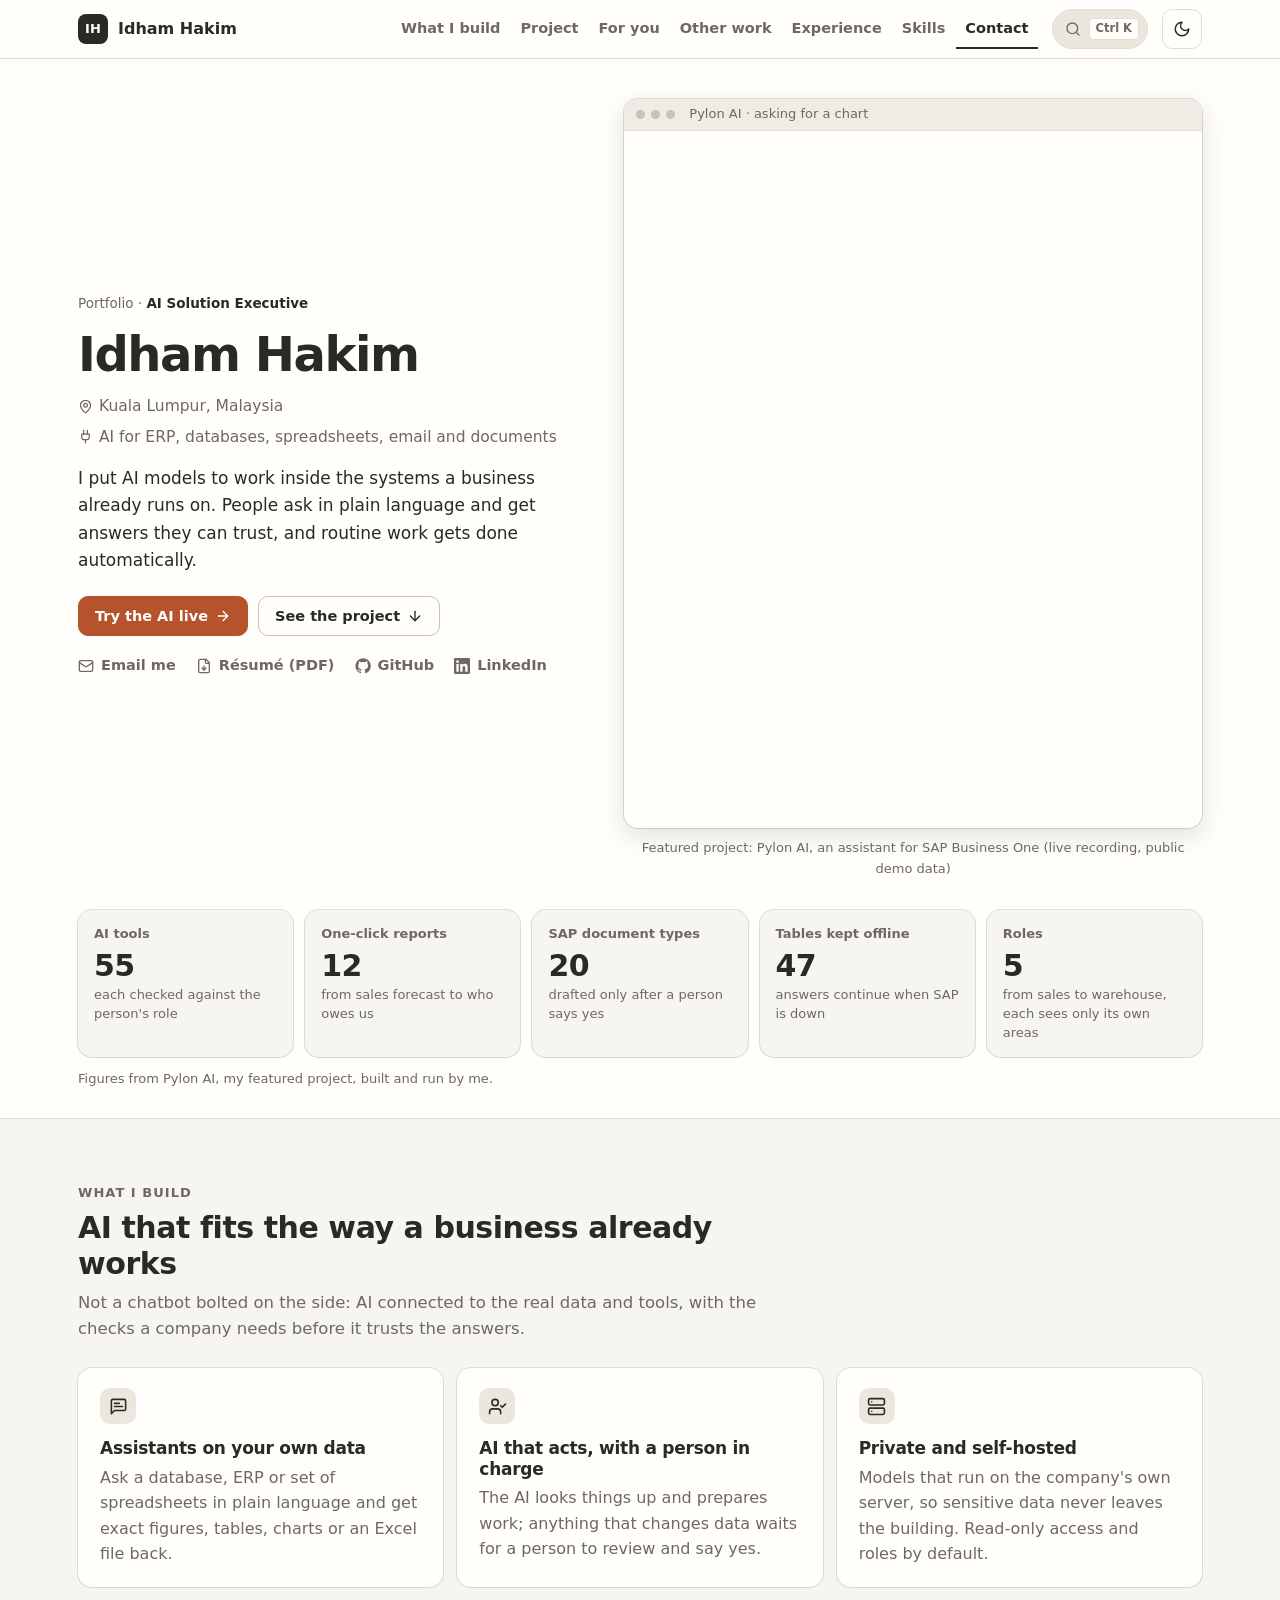
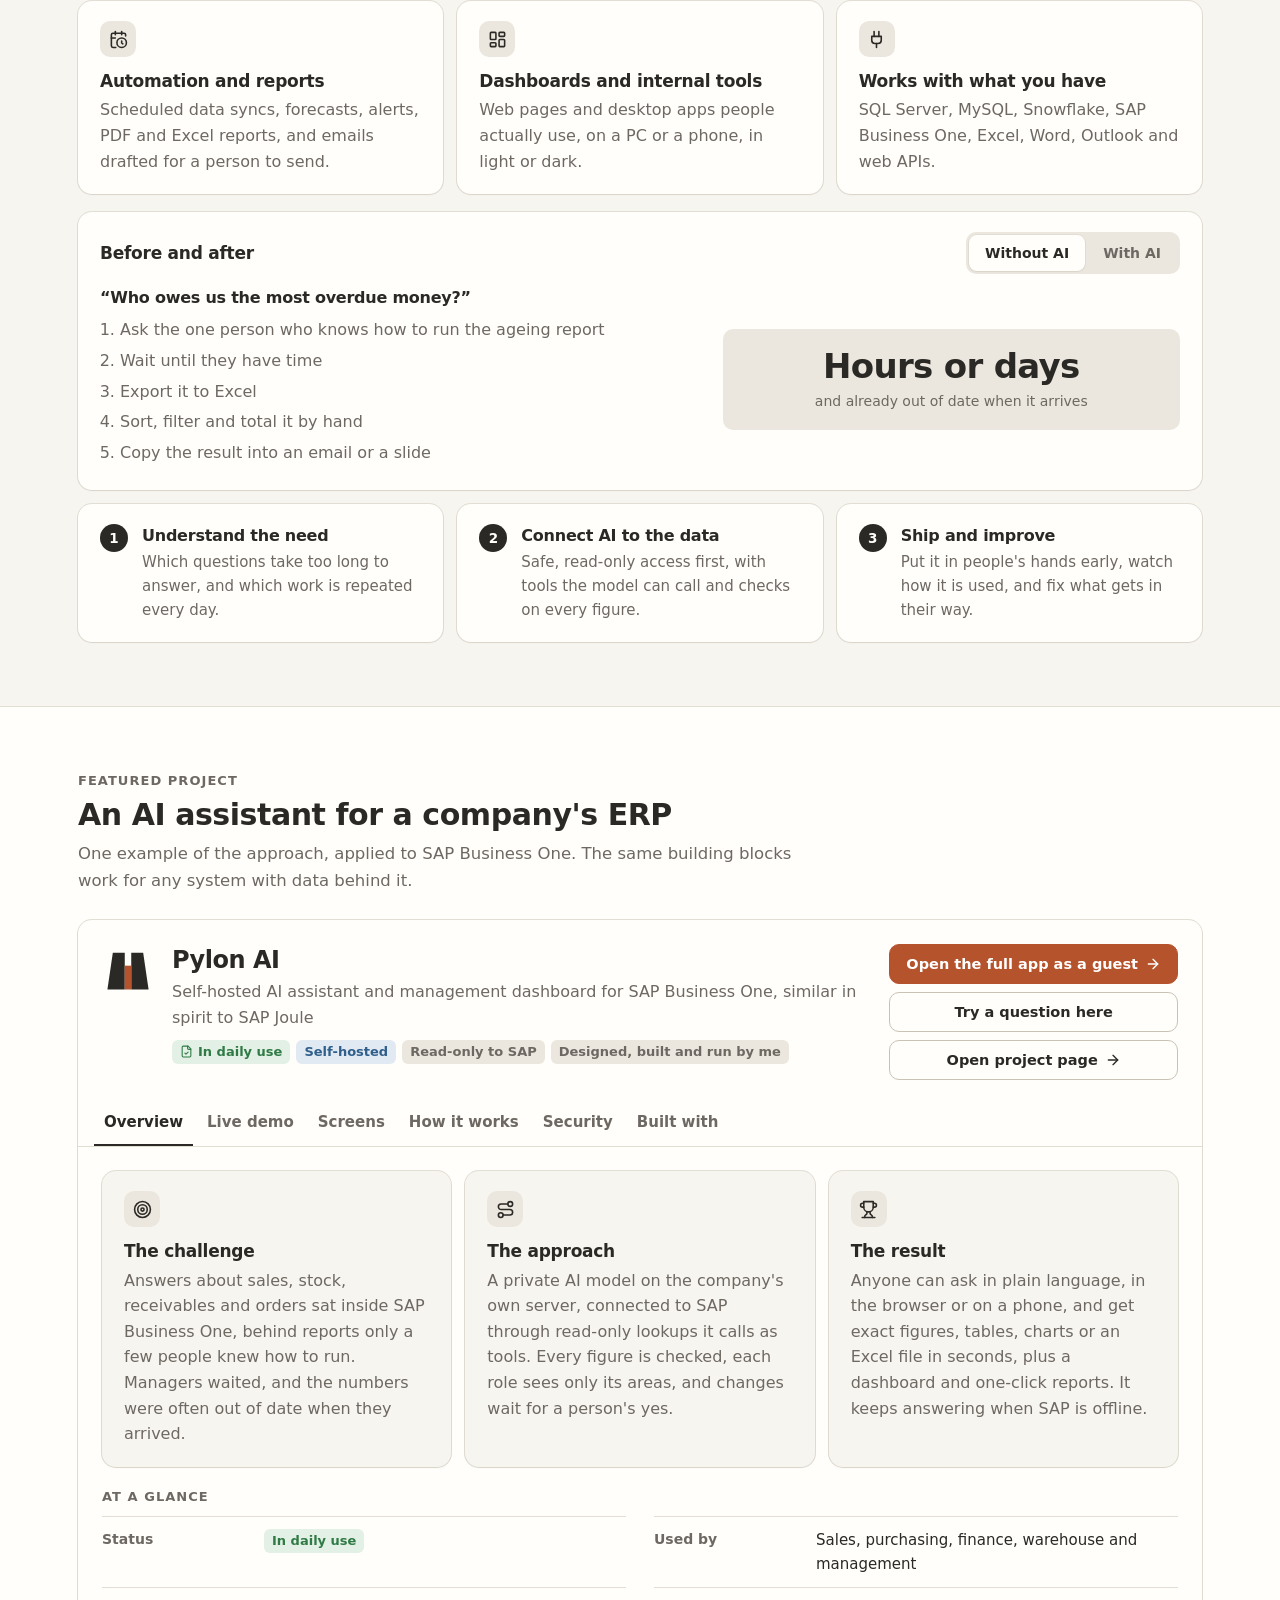
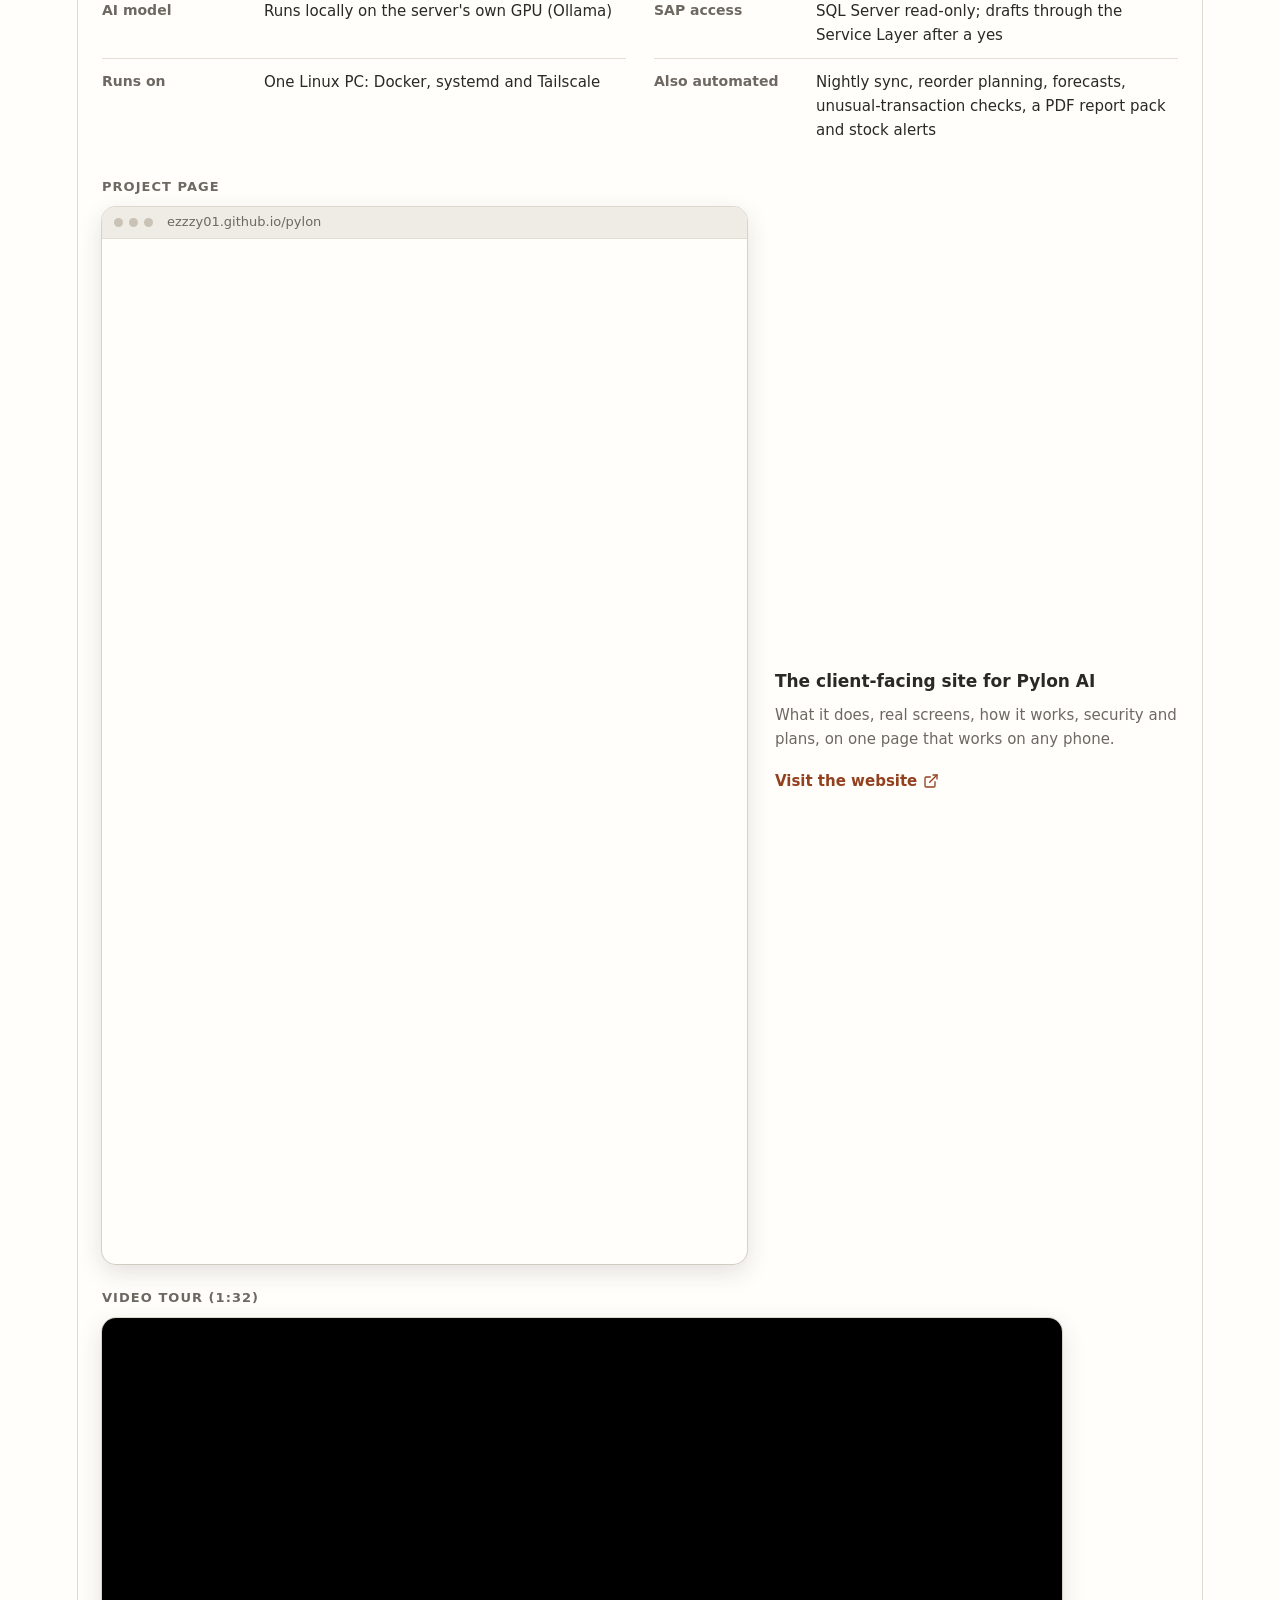
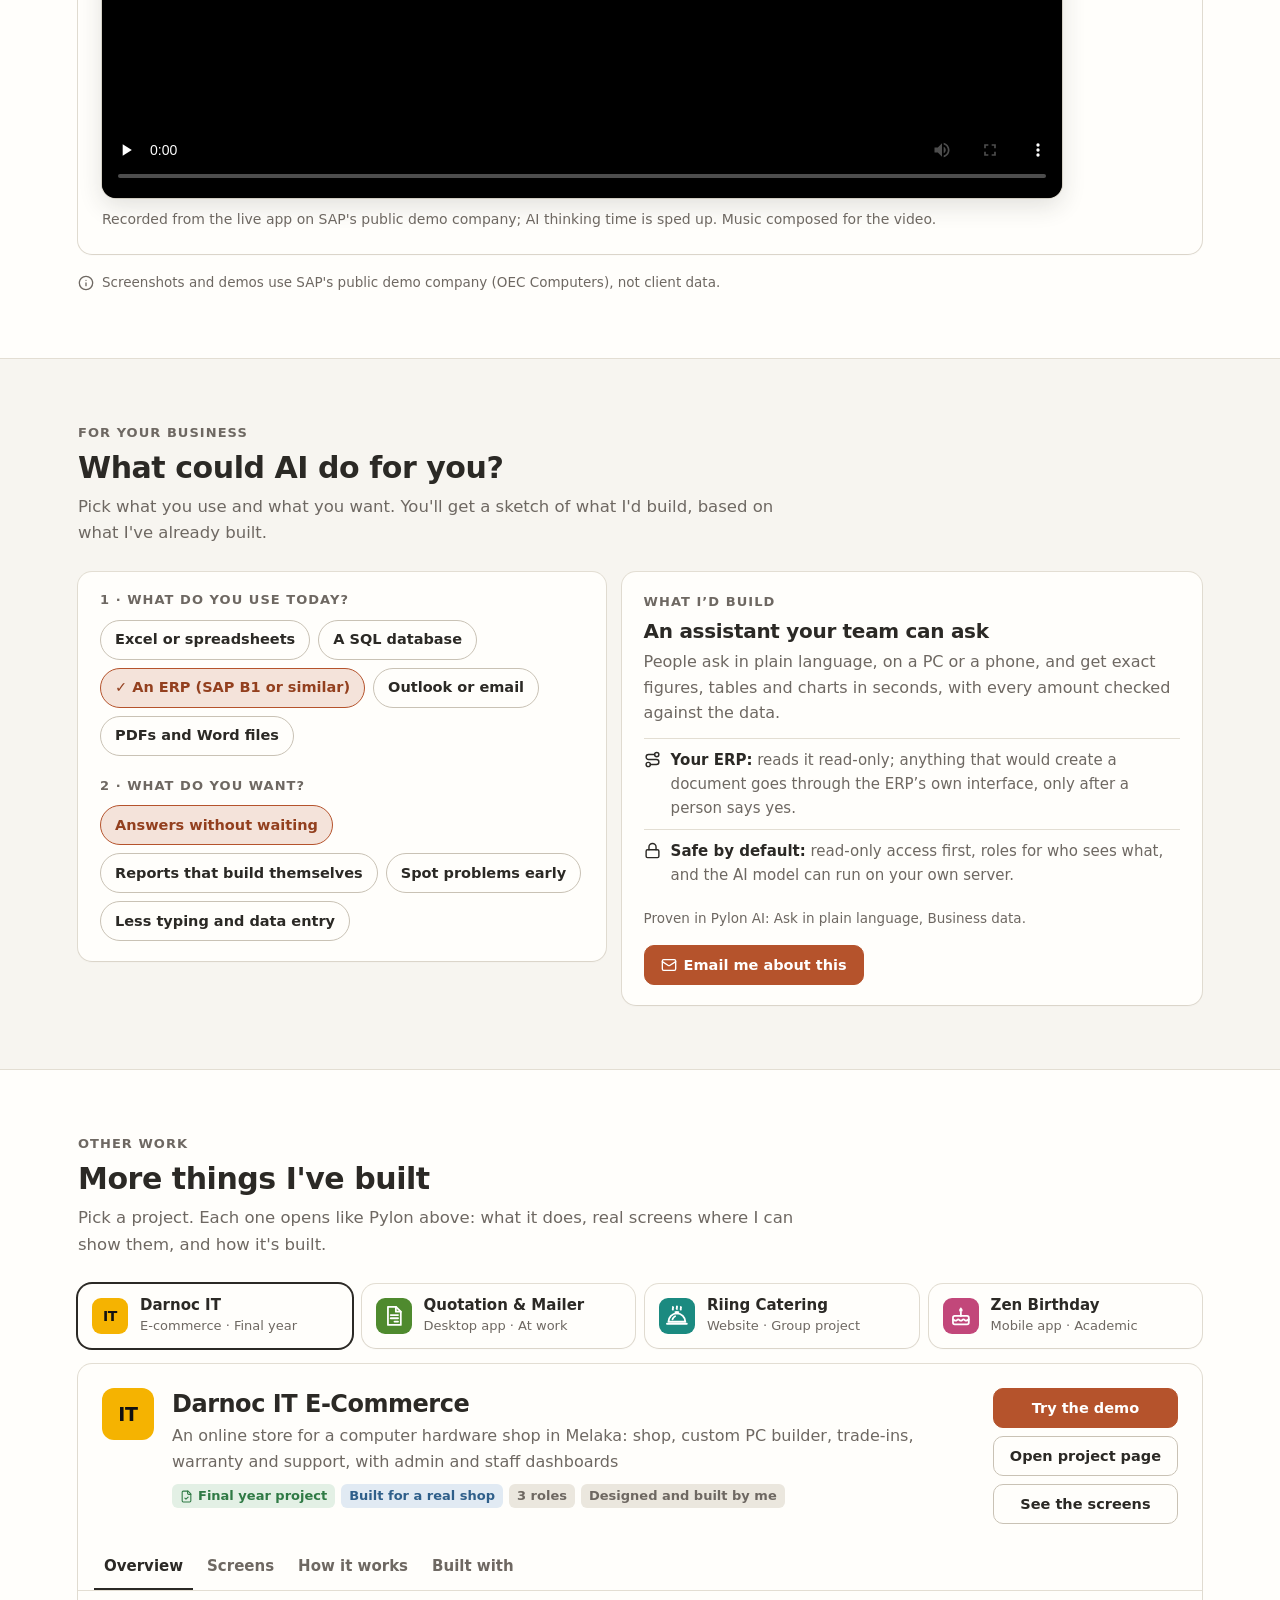
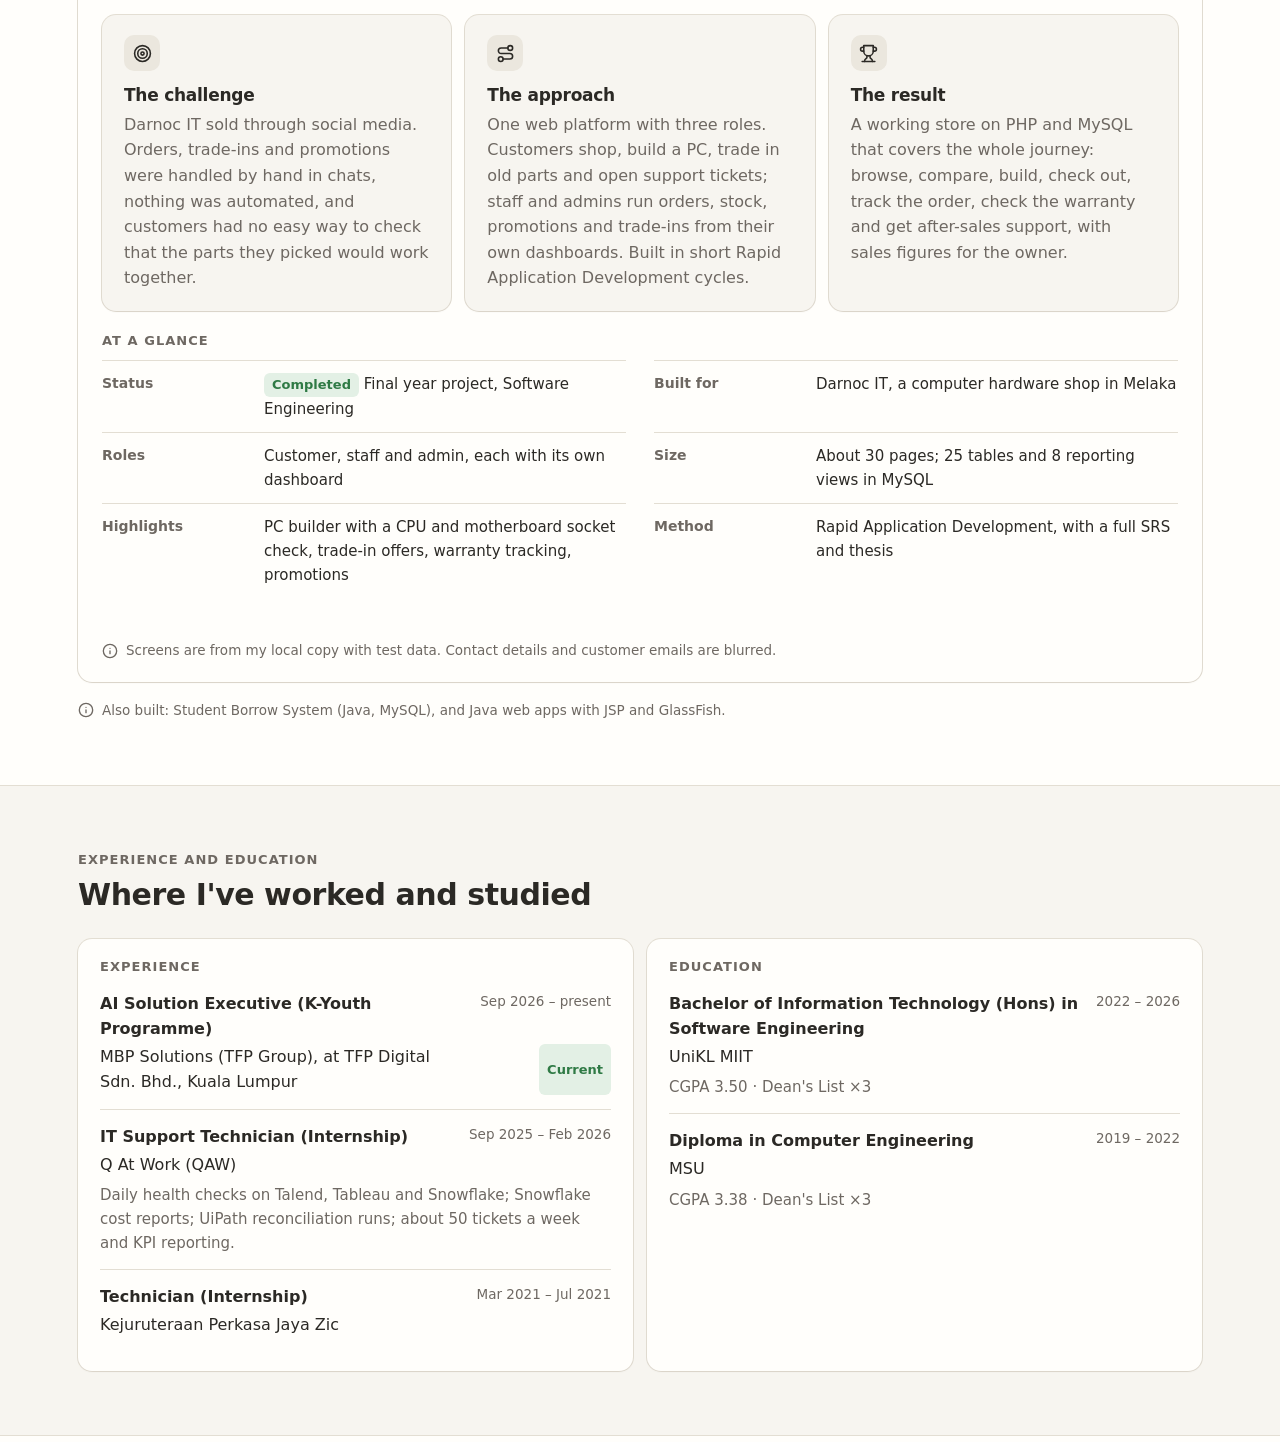
==== commit 3d9caa22: "Open every link in the same tab Co-Authored-By: Claude Opus 5.5 <noreply@anthropic.com> Claude-Sessi" ====
--- a/index.html
+++ b/index.html
@@ -657,8 +657,8 @@
         <div class="links">
           <a href="mailto:idhamproaqw98@gmail.com"><svg><use href="#i-mail"/></svg>Email me</a>
           <a href="assets/Resume_Idham_Hakim.pdf" download="Resume_Idham_Hakim.pdf"><svg><use href="#i-cv"/></svg>Résumé (PDF)</a>
-          <a href="https://github.com/ezzzy01" target="_blank" rel="noopener"><svg><use href="#i-gh"/></svg>GitHub</a>
-          <a href="https://www.linkedin.com/in/idham-hakim-29b676270" target="_blank" rel="noopener"><svg><use href="#i-in"/></svg>LinkedIn</a>
+          <a href="https://github.com/ezzzy01"><svg><use href="#i-gh"/></svg>GitHub</a>
+          <a href="https://www.linkedin.com/in/idham-hakim-29b676270"><svg><use href="#i-in"/></svg>LinkedIn</a>
         </div>
       </div>
       <div>
@@ -731,9 +731,9 @@
           <div class="badges"><span class="badge good"><svg><use href="#i-check"/></svg>In daily use</span><span class="badge info">Self-hosted</span><span class="badge">Read-only to SAP</span><span class="badge">Designed, built and run by me</span></div>
         </div>
         <div class="recacts">
-          <a class="btn pri" href="https://archlinux.taila38d1a.ts.net:8443/portal/guest" target="_blank" rel="noopener">Open the full app as a guest <svg><use href="#i-external-link"/></svg></a>
+          <a class="btn pri" href="https://archlinux.taila38d1a.ts.net:8443/portal/guest">Open the full app as a guest <svg><use href="#i-arrow"/></svg></a>
           <a class="btn" href="#try">Try a question here</a>
-          <a class="btn" href="https://ezzzy01.github.io/pylon/" target="_blank" rel="noopener">Open project page <svg><use href="#i-external-link"/></svg></a>
+          <a class="btn" href="https://ezzzy01.github.io/pylon/">Open project page <svg><use href="#i-arrow"/></svg></a>
         </div>
       </div>
       <div class="tabs" role="tablist" aria-label="Pylon AI">
@@ -761,7 +761,7 @@
           <div><dt>Also automated</dt><dd>Nightly sync, reorder planning, forecasts, unusual-transaction checks, a PDF report pack and stock alerts</dd></div>
         </dl>
         <h4 class="sub" style="margin-top:26px">Project page</h4>
-        <a class="trailer" href="https://ezzzy01.github.io/pylon/" target="_blank" rel="noopener">
+        <a class="trailer" href="https://ezzzy01.github.io/pylon/">
           <div class="frame"><div class="bar"><i></i><i></i><i></i><span>ezzzy01.github.io/pylon</span></div>
             <picture><source media="(max-width:600px)" srcset="assets/img/pylon-site-phone.webp" width="780" height="1240"><source media="(prefers-reduced-motion: reduce)" srcset="assets/img/pylon-trailer-poster.webp"><img src="assets/img/pylon-trailer.webp" width="960" height="600" loading="lazy" decoding="async" alt="A scroll through the Pylon AI website: the headline, features, screens, how it works, security, plans and contact."></picture>
           </div>
@@ -782,8 +782,8 @@
               <p>Pick a question about SAP's demo company, OEC Computers, and watch the AI answer it from SAP Business One. Or open the whole app as a guest: chat, dashboard, business data and reports, no sign-up.</p>
             </div>
             <div class="tlbtns">
-              <a class="btn pri" id="guestBtn" href="https://archlinux.taila38d1a.ts.net:8443/portal/guest" target="_blank" rel="noopener">Open the full app as a guest <svg><use href="#i-external-link"/></svg></a>
-              <a class="btn" id="tryBtn" href="https://archlinux.taila38d1a.ts.net:8443/sapb1/try" target="_blank" rel="noopener">Simple demo, full screen <svg><use href="#i-external-link"/></svg></a>
+              <a class="btn pri" id="guestBtn" href="https://archlinux.taila38d1a.ts.net:8443/portal/guest">Open the full app as a guest <svg><use href="#i-arrow"/></svg></a>
+              <a class="btn" id="tryBtn" href="https://archlinux.taila38d1a.ts.net:8443/sapb1/try">Simple demo, full screen <svg><use href="#i-arrow"/></svg></a>
             </div>
           </div>
           <div class="demo">
@@ -1366,8 +1366,8 @@
       <p>Have a process, a system or a pile of data you'd like AI to help with? Tell me about it. Email is the quickest way to reach me.</p>
       <div class="acts">
         <a class="btn pri" href="mailto:idhamproaqw98@gmail.com"><svg><use href="#i-mail"/></svg> idhamproaqw98@gmail.com</a>
-        <a class="btn" href="https://github.com/ezzzy01" target="_blank" rel="noopener"><svg><use href="#i-gh"/></svg> GitHub</a>
-        <a class="btn" href="https://www.linkedin.com/in/idham-hakim-29b676270" target="_blank" rel="noopener"><svg><use href="#i-in"/></svg> LinkedIn</a>
+        <a class="btn" href="https://github.com/ezzzy01"><svg><use href="#i-gh"/></svg> GitHub</a>
+        <a class="btn" href="https://www.linkedin.com/in/idham-hakim-29b676270"><svg><use href="#i-in"/></svg> LinkedIn</a>
         <a class="btn" href="assets/Resume_Idham_Hakim.pdf" download="Resume_Idham_Hakim.pdf"><svg><use href="#i-cv"/></svg> Résumé<span class="pdf"> (PDF)</span></a>
       </div>
     </div>
@@ -1392,8 +1392,8 @@
   <div class="sacts">
     <a class="btn pri" href="mailto:idhamproaqw98@gmail.com"><svg><use href="#i-mail"/></svg> Email me</a>
     <a class="btn" href="assets/Resume_Idham_Hakim.pdf" download="Resume_Idham_Hakim.pdf" aria-label="Résumé (PDF)"><svg><use href="#i-cv"/></svg> Résumé</a>
-    <a class="btn" href="https://github.com/ezzzy01" target="_blank" rel="noopener"><svg><use href="#i-gh"/></svg> GitHub</a>
-    <a class="btn" href="https://www.linkedin.com/in/idham-hakim-29b676270" target="_blank" rel="noopener"><svg><use href="#i-in"/></svg> LinkedIn</a>
+    <a class="btn" href="https://github.com/ezzzy01"><svg><use href="#i-gh"/></svg> GitHub</a>
+    <a class="btn" href="https://www.linkedin.com/in/idham-hakim-29b676270"><svg><use href="#i-in"/></svg> LinkedIn</a>
   </div>
 </dialog>
 <div class="mbar" id="mbar" inert>
@@ -1549,7 +1549,7 @@
     timers.push(setTimeout(function(){
       var m=document.createElement('div');m.className='more';
       REP.forEach(function(x,k){if(k!==i)m.insertAdjacentHTML('beforeend','<button type="button" class="dchip" data-i="'+k+'"><svg><use href="#i-circle-play"/></svg>'+esc(x.short)+'</button>')});
-      m.insertAdjacentHTML('beforeend','<a class="dchip" href="'+GUEST+'" target="_blank" rel="noopener"><svg><use href="#i-external-link"/></svg>Open the full app as a guest</a>');
+      m.insertAdjacentHTML('beforeend','<a class="dchip" href="'+GUEST+'"><svg><use href="#i-arrow"/></svg>Open the full app as a guest</a>');
       dbody.querySelector('.rp').appendChild(m)},t+500))}
   dbody.addEventListener('click',function(e){var b=e.target.closest('button.dchip');if(!b)return;var i=+b.getAttribute('data-i');dreset.hidden=false;
     statusP.then(function(){if(liveOK)showLive(REP[i].short);else showReplay(i)})});
@@ -1620,13 +1620,13 @@
     ['Project: Darnoc IT E-Commerce',function(){openProj('pt-dn')},'i-grid','Section'],['Project: Quotation & Mailer',function(){openProj('pt-tfp')},'i-mail','Section'],
     ['Project: Riing Catering',function(){openProj('pt-rc')},'i-grid','Section'],['Project: Zen Birthday',function(){openProj('pt-zen')},'i-grid','Section'],['Experience and education','experience','i-clock','Section'],
     ['Skills','skills','i-plug','Section'],['Contact','contact','i-mail','Section'],
-    ['Open the full app as a guest',function(){window.open(GUEST,'_blank','noopener')},'i-external-link','Link'],
+    ['Open the full app as a guest',function(){location.href=GUEST},'i-arrow','Link'],
     ['Switch light / dark',function(){tbtn.click()},'i-moon','Action'],
     ['Copy my email address',function(){(navigator.clipboard?navigator.clipboard.writeText(EMAIL):Promise.reject()).then(function(){say('Email address copied')},function(){say(EMAIL)})},'i-copy','Action'],
     ['Email me',function(){location.href='mailto:'+EMAIL},'i-mail','Action'],
     ['Download my résumé (PDF)',function(){var a=document.createElement('a');a.href='assets/Resume_Idham_Hakim.pdf';a.download='Resume_Idham_Hakim.pdf';document.body.appendChild(a);a.click();a.remove()},'i-cv','Action'],
-    ['GitHub',function(){window.open('https://github.com/ezzzy01','_blank','noopener')},'i-external-link','Link'],
-    ['LinkedIn',function(){window.open('https://www.linkedin.com/in/idham-hakim-29b676270','_blank','noopener')},'i-external-link','Link']];
+    ['GitHub',function(){location.href='https://github.com/ezzzy01'},'i-arrow','Link'],
+    ['LinkedIn',function(){location.href='https://www.linkedin.com/in/idham-hakim-29b676270'},'i-arrow','Link']];
   function openProj(id){var t=$(id);if(!t)return;t.click();document.querySelector('.psel').scrollIntoView({behavior:REDUCE?'auto':'smooth',block:'start'})}
   var kd=$('cmdk'), kq=$('kq'), kl=$('klist'), shown=[], sel=0;
   function kdraw(){var q=kq.value.trim().toLowerCase();shown=CMDS.filter(function(c){return !q||c[0].toLowerCase().indexOf(q)>=0||c[3].toLowerCase().indexOf(q)>=0});sel=Math.min(sel,Math.max(0,shown.length-1));
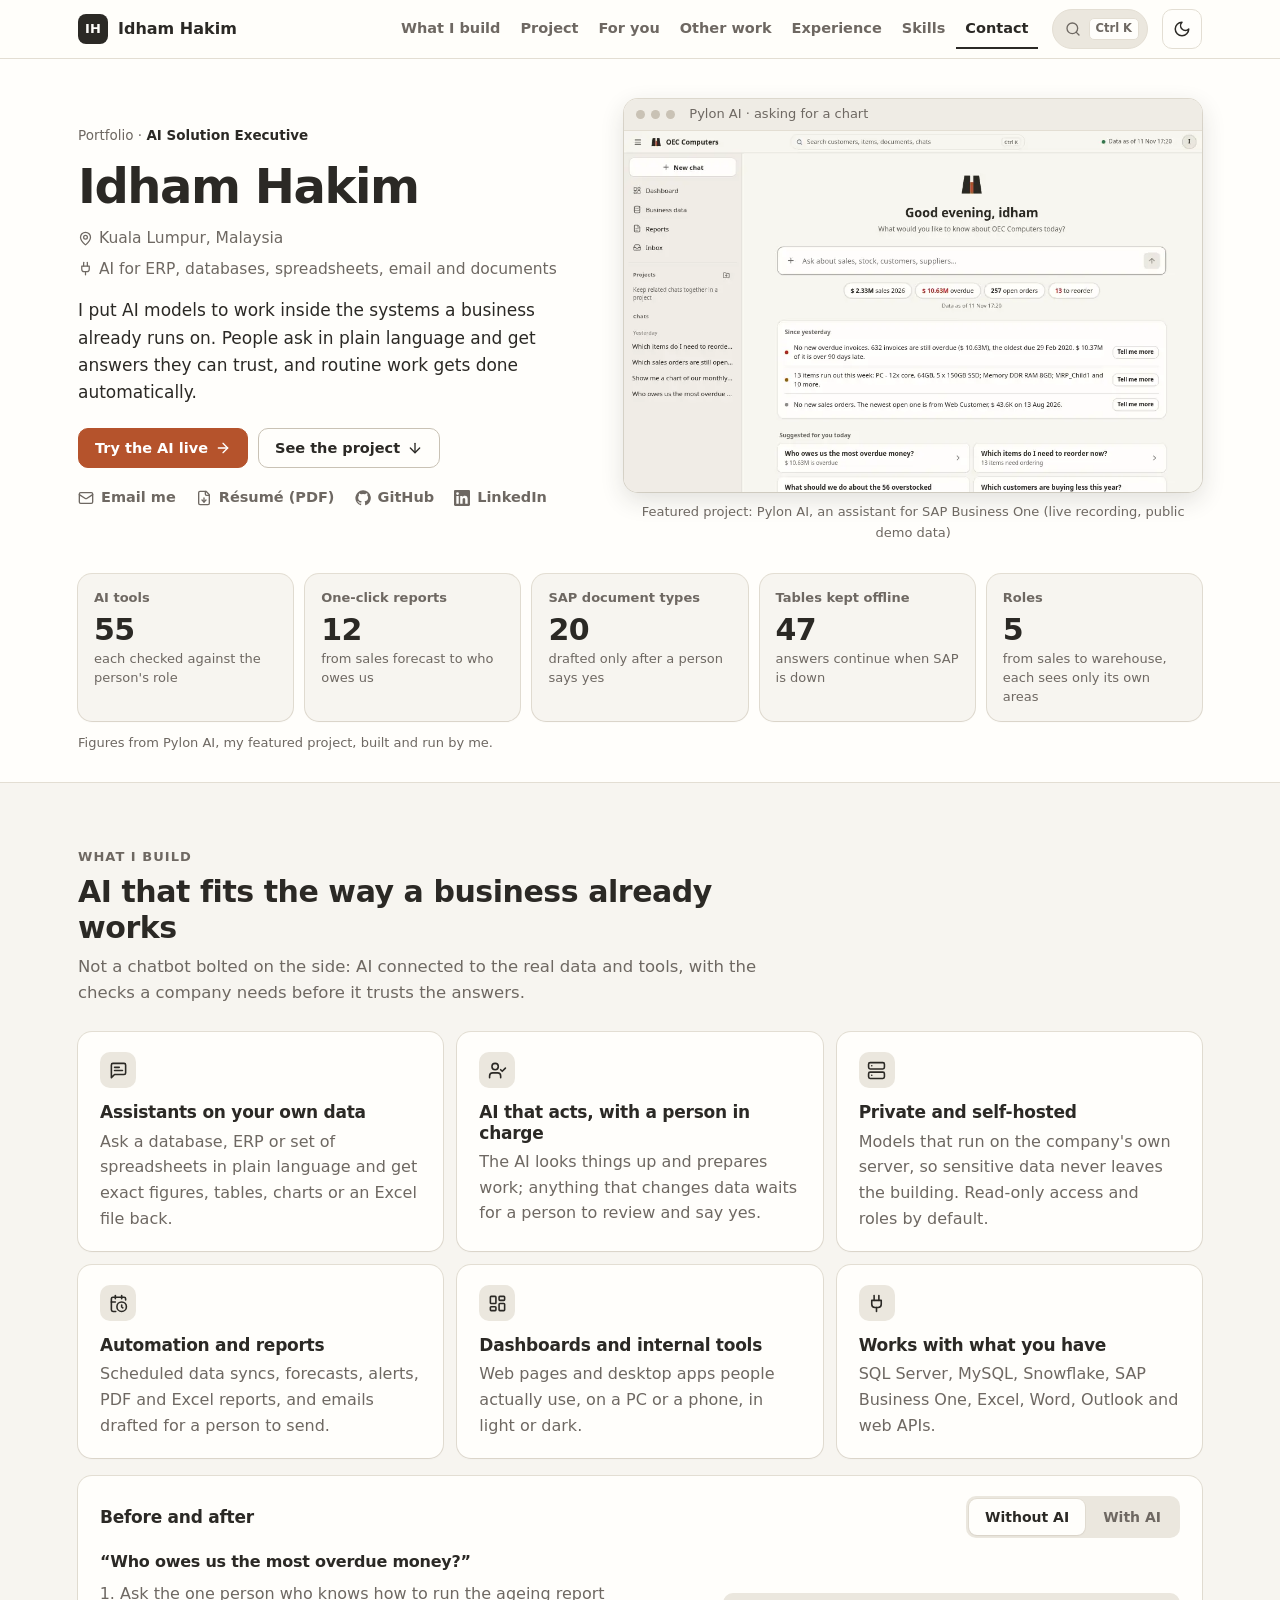
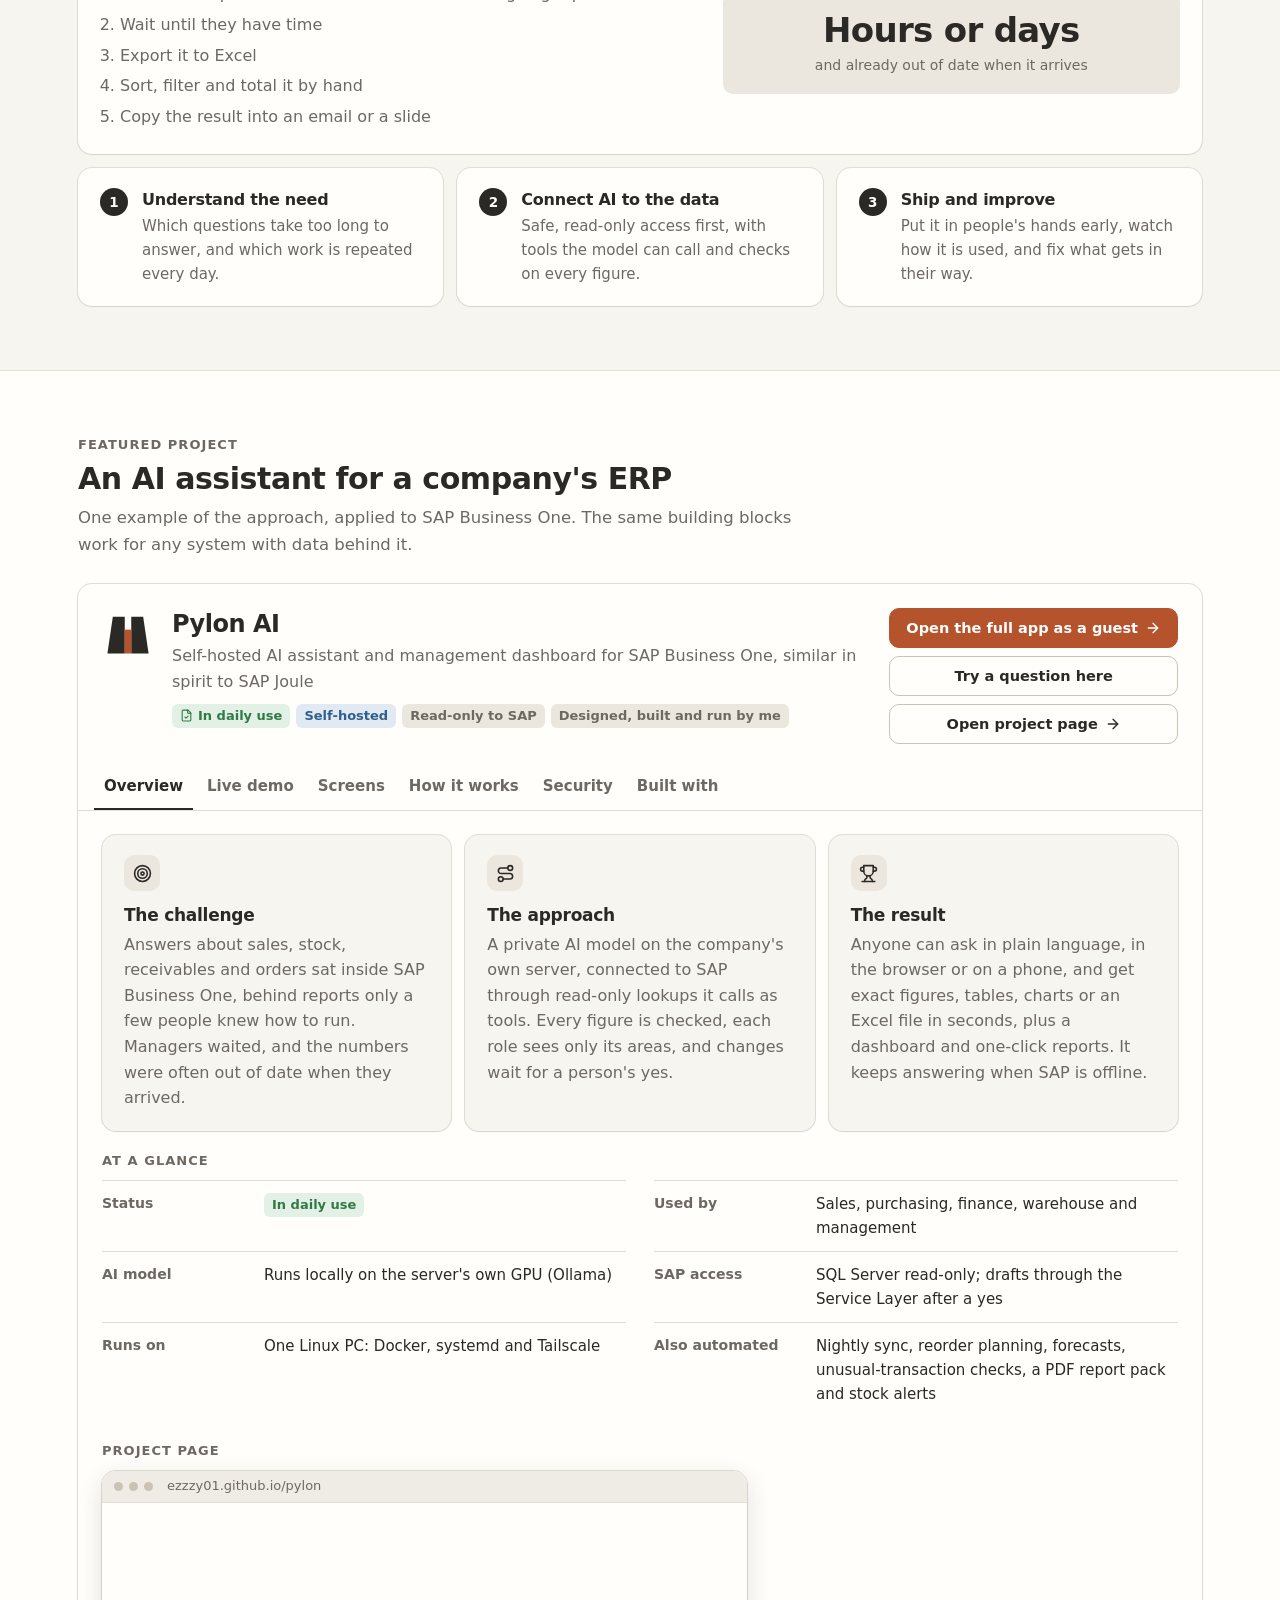
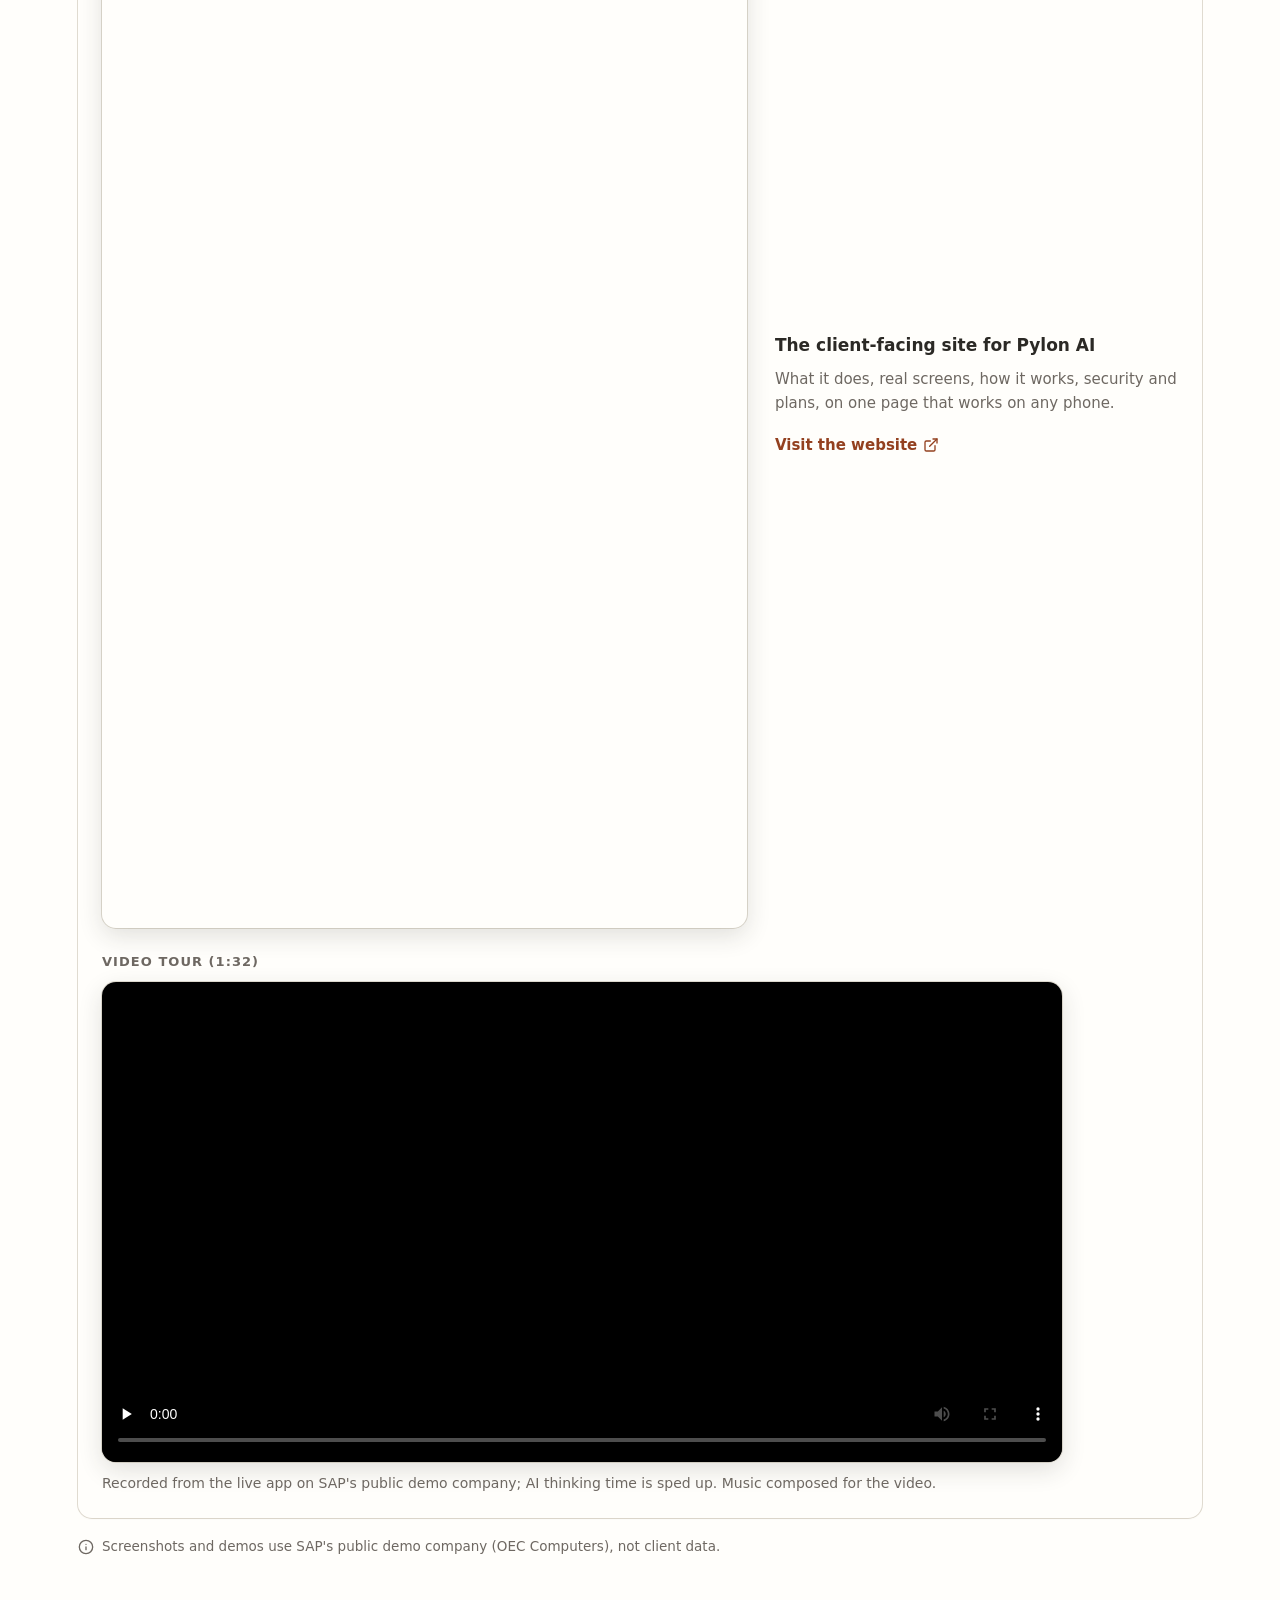
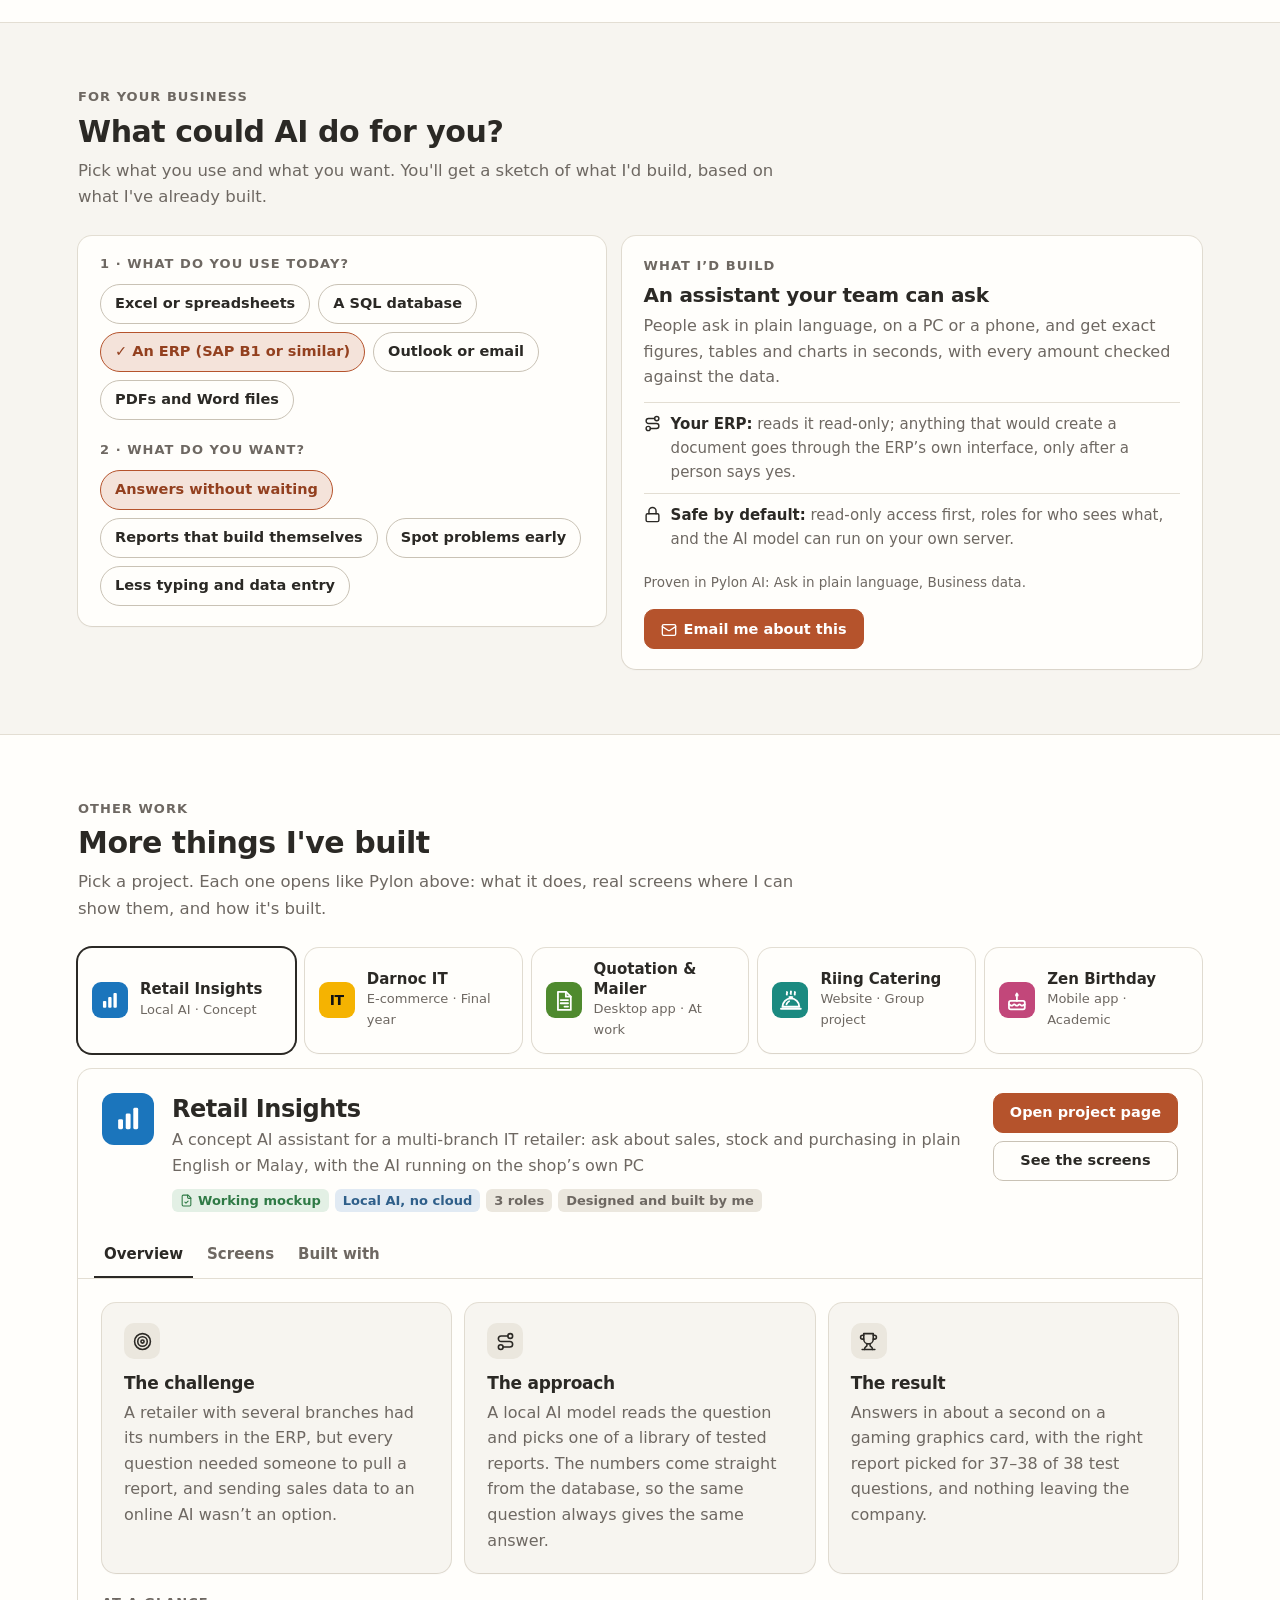
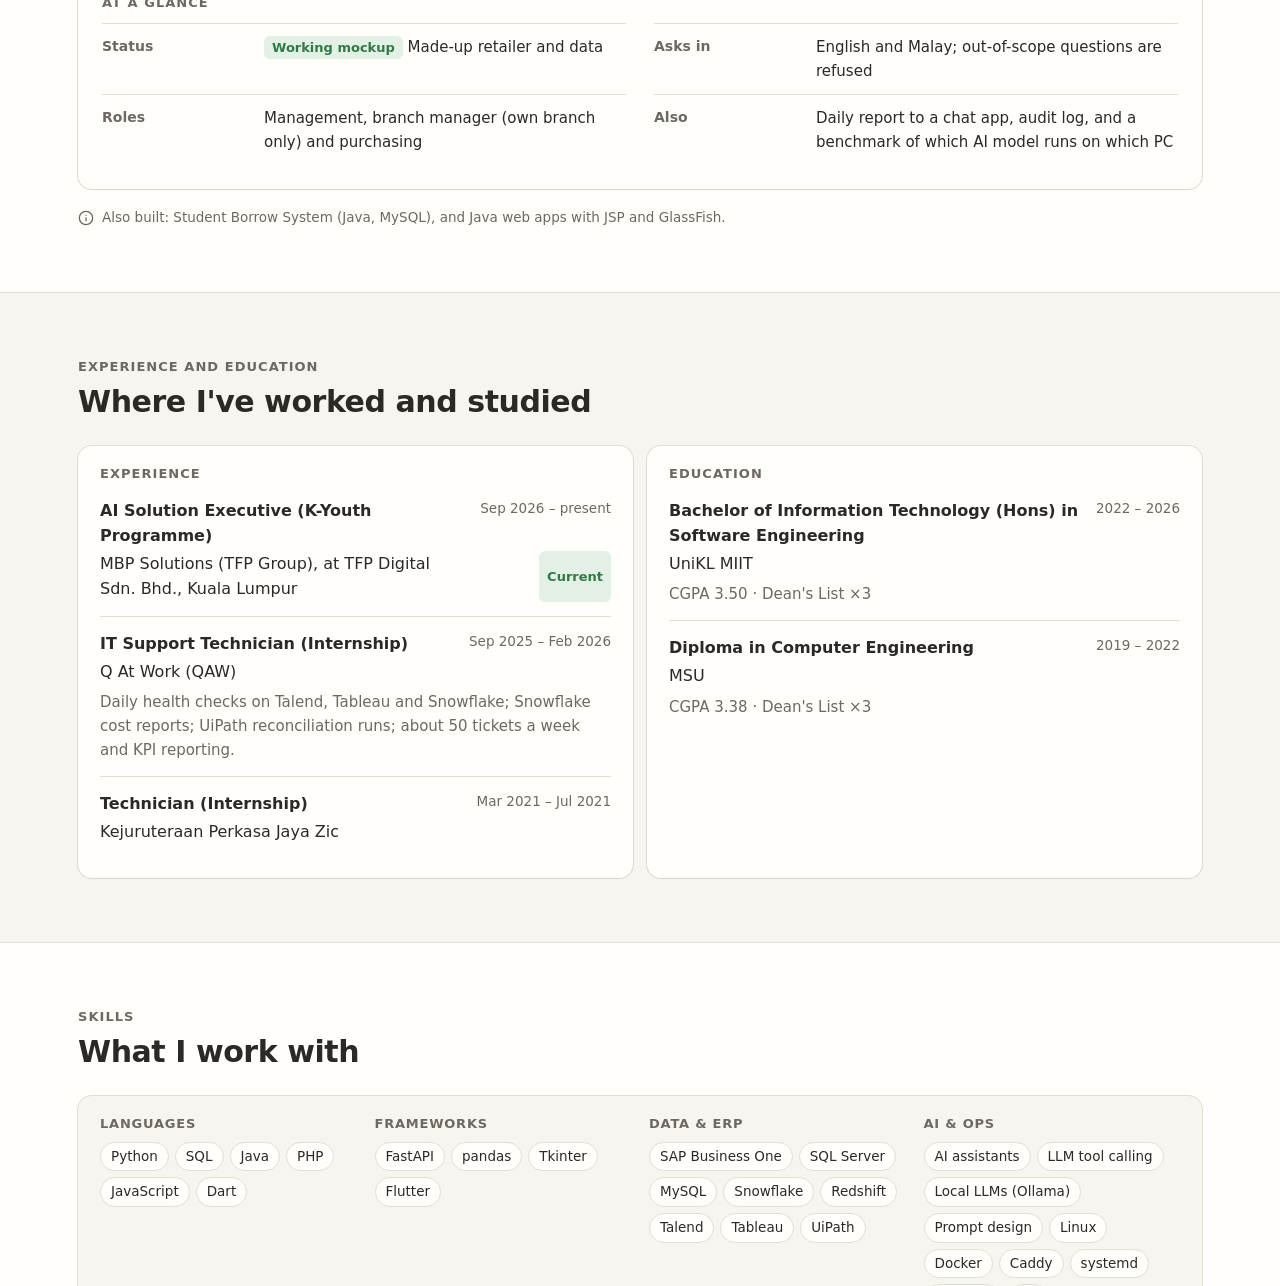
==== commit 98c6c8e9: "Retail Insights project page and work-section record Co-Authored-By: Claude Opus 5.5 <noreply@anthro" ====
--- a/index.html
+++ b/index.html
@@ -324,7 +324,8 @@
 .shots button:hover .peek-tag{background:var(--accent);color:var(--accent-ink)}
 
 /* other work: a project picker, then one record per project */
-.psel{display:grid;grid-template-columns:repeat(4,1fr);gap:10px;margin-bottom:16px}
+.psel{display:grid;grid-template-columns:repeat(5,1fr);gap:10px;margin-bottom:16px}
+@media (max-width:1180px){.psel{grid-template-columns:repeat(3,1fr)}}
 .psel button{display:flex;align-items:center;gap:12px;text-align:left;border:0;background:var(--card);box-shadow:var(--sh1);color:var(--ink);font:inherit;padding:12px 14px;border-radius:var(--r-lg);cursor:pointer;min-height:64px}
 .psel button:hover{background:var(--hover)}
 .psel button[aria-selected="true"]{box-shadow:0 0 0 2px var(--ink)}
@@ -583,6 +584,7 @@
   <!-- Icons: Lucide v0.460.0 (ISC licence, lucide.dev). GitHub and LinkedIn: their own brand marks. -->
   <symbol id="i-gh" viewBox="0 0 24 24"><path fill="currentColor" d="M12 .5A11.5 11.5 0 0 0 8.4 22.9c.6.1.8-.3.8-.6v-2c-3.2.7-3.9-1.5-3.9-1.5-.5-1.3-1.3-1.7-1.3-1.7-1-.7.1-.7.1-.7 1.2.1 1.8 1.2 1.8 1.2 1 1.8 2.8 1.3 3.5 1 .1-.8.4-1.3.7-1.6-2.6-.3-5.3-1.3-5.3-5.7 0-1.3.5-2.3 1.2-3.1-.1-.3-.5-1.5.1-3.1 0 0 1-.3 3.2 1.2a11 11 0 0 1 5.8 0C17.3 4.6 18.3 5 18.3 5c.6 1.6.2 2.8.1 3.1.8.8 1.2 1.8 1.2 3.1 0 4.4-2.7 5.4-5.3 5.7.4.4.8 1.1.8 2.2v3.2c0 .3.2.7.8.6A11.5 11.5 0 0 0 12 .5Z"/></symbol>
   <symbol id="i-in" viewBox="0 0 24 24"><path fill="currentColor" d="M20.4 20.5h-3.6v-5.6c0-1.3 0-3-1.8-3s-2.1 1.4-2.1 2.9v5.7H9.3V9h3.4v1.6h.1c.5-.9 1.6-1.8 3.4-1.8 3.6 0 4.3 2.4 4.3 5.5v6.2ZM5.3 7.4a2.1 2.1 0 1 1 0-4.2 2.1 2.1 0 0 1 0 4.2ZM7.1 20.5H3.5V9h3.6v11.5ZM22.2 0H1.8C.8 0 0 .8 0 1.7v20.6c0 .9.8 1.7 1.8 1.7h20.4c1 0 1.8-.8 1.8-1.7V1.7C24 .8 23.2 0 22.2 0Z"/></symbol>
+  <symbol id="lg-retail" viewBox="0 0 24 24"><g fill="currentColor"><rect x="5" y="12" width="3.4" height="7" rx="1"/><rect x="10.3" y="8" width="3.4" height="11" rx="1"/><rect x="15.6" y="4" width="3.4" height="15" rx="1"/></g></symbol>
   <symbol id="lg-riing" viewBox="0 0 24 24"><g fill="none" stroke="currentColor" stroke-width="1.9" stroke-linecap="round" stroke-linejoin="round"><path d="M2 20h20"/><path d="M3.5 18a8.5 8.5 0 0 1 17 0z"/><path d="M12 9.5V8.2"/><path d="M10.5 8.2h3"/><path d="M7.6 15.4a5 5 0 0 1 2.6-3"/><path d="M8 5.6c-.8-.9.8-1.6 0-2.6"/><path d="M12 5c-.8-.9.8-1.6 0-2.6"/><path d="M16 5.6c-.8-.9.8-1.6 0-2.6"/></g></symbol>
   <symbol id="lg-zen" viewBox="0 0 24 24"><g fill="none" stroke="currentColor" stroke-width="1.8" stroke-linecap="round" stroke-linejoin="round"><rect x="4" y="12" width="16" height="8.5" rx="1.8"/><path d="M4 15.6c1.3 0 1.3 1.3 2.7 1.3s1.3-1.3 2.6-1.3 1.3 1.3 2.7 1.3 1.3-1.3 2.6-1.3 1.4 1.3 2.7 1.3S19 15.6 20 15.6"/><path d="M12 12V8.6"/></g><path fill="currentColor" d="M12 3.2c1.3 1.4 1.8 2.4 1.8 3.1a1.8 1.8 0 0 1-3.6 0c0-.7.5-1.7 1.8-3.1z"/></symbol>
   <symbol id="lg-quote" viewBox="0 0 24 24"><g fill="none" stroke="currentColor" stroke-width="1.8" stroke-linecap="round" stroke-linejoin="round"><path d="M6 2.8h8.2L19 7.6v13.6H6z"/><path d="M14 2.8v5h5"/><path d="M8.8 11.2h7.4"/><path d="M8.8 14.4h7.4"/><path d="M12.6 17.8h3.6"/></g></symbol>
@@ -941,14 +943,84 @@
     </div>
 
     <div class="psel" role="tablist" aria-label="Projects">
-      <button type="button" role="tab" id="pt-dn" aria-controls="pr-dn" aria-selected="true"><span class="pmark sm" style="--pc:#f5b301;--pi:#111">IT</span><span><b>Darnoc IT</b><small>E-commerce · Final year</small></span></button>
+      <button type="button" role="tab" id="pt-ri" aria-controls="pr-ri" aria-selected="true"><span class="pmark sm" style="--pc:#1b75bc;--pi:#fff"><svg aria-hidden="true"><use href="#lg-retail"/></svg></span><span><b>Retail Insights</b><small>Local AI · Concept</small></span></button>
+      <button type="button" role="tab" id="pt-dn" aria-controls="pr-dn" aria-selected="false"><span class="pmark sm" style="--pc:#f5b301;--pi:#111">IT</span><span><b>Darnoc IT</b><small>E-commerce · Final year</small></span></button>
       <button type="button" role="tab" id="pt-tfp" aria-controls="pr-tfp" aria-selected="false"><span class="pmark sm" style="--pc:#4f8a2e;--pi:#fff"><svg><use href="#lg-quote"/></svg></span><span><b>Quotation &amp; Mailer</b><small>Desktop app · At work</small></span></button>
       <button type="button" role="tab" id="pt-rc" aria-controls="pr-rc" aria-selected="false"><span class="pmark sm" style="--pc:#1b8a80;--pi:#fff"><svg aria-hidden="true"><use href="#lg-riing"/></svg></span><span><b>Riing Catering</b><small>Website · Group project</small></span></button>
       <button type="button" role="tab" id="pt-zen" aria-controls="pr-zen" aria-selected="false"><span class="pmark sm" style="--pc:#c2477a;--pi:#fff"><svg aria-hidden="true"><use href="#lg-zen"/></svg></span><span><b>Zen Birthday</b><small>Mobile app · Academic</small></span></button>
     </div>
 
+    <!-- Retail Insights (concept project, made-up retailer) -->
+    <div class="rec prec" role="tabpanel" id="pr-ri" aria-labelledby="pt-ri">
+      <div class="rechead">
+        <span class="pmark" style="--pc:#1b75bc;--pi:#fff" aria-hidden="true"><svg><use href="#lg-retail"/></svg></span>
+        <div>
+          <h3>Retail Insights</h3>
+          <div class="muted">A concept AI assistant for a multi-branch IT retailer: ask about sales, stock and purchasing in plain English or Malay, with the AI running on the shop’s own PC</div>
+          <div class="badges"><span class="badge good"><svg><use href="#i-check"/></svg>Working mockup</span><span class="badge info">Local AI, no cloud</span><span class="badge">3 roles</span><span class="badge">Designed and built by me</span></div>
+        </div>
+        <div class="recacts">
+          <a class="btn pri" href="retail/">Open project page</a>
+          <button type="button" class="btn" data-open="ri-t-screens">See the screens</button>
+        </div>
+      </div>
+      <div class="tabs" role="tablist" aria-label="Retail Insights">
+        <button class="tab" role="tab" id="ri-t-ov" aria-controls="ri-ov" aria-selected="true">Overview</button>
+        <button class="tab" role="tab" id="ri-t-screens" aria-controls="ri-screens" aria-selected="false">Screens</button>
+        <button class="tab" role="tab" id="ri-t-stack" aria-controls="ri-stack" aria-selected="false">Built with</button>
+      </div>
+      <div class="tp" role="tabpanel" id="ri-ov" aria-labelledby="ri-t-ov">
+        <div class="grid3 car swipe-m" aria-label="Challenge, approach and result">
+          <div class="card"><span class="ic"><svg><use href="#i-target"/></svg></span><h3>The challenge</h3><p>A retailer with several branches had its numbers in the ERP, but every question needed someone to pull a report, and sending sales data to an online AI wasn’t an option.</p></div>
+          <div class="card"><span class="ic"><svg><use href="#i-route"/></svg></span><h3>The approach</h3><p>A local AI model reads the question and picks one of a library of tested reports. The numbers come straight from the database, so the same question always gives the same answer.</p></div>
+          <div class="card"><span class="ic"><svg><use href="#i-trophy"/></svg></span><h3>The result</h3><p>Answers in about a second on a gaming graphics card, with the right report picked for 37–38 of 38 test questions, and nothing leaving the company.</p></div>
+        </div>
+        <h4 class="sub" style="margin-top:22px">At a glance</h4>
+        <dl class="facts">
+          <div><dt>Status</dt><dd><span class="badge good">Working mockup</span> Made-up retailer and data</dd></div>
+          <div><dt>Asks in</dt><dd>English and Malay; out-of-scope questions are refused</dd></div>
+          <div><dt>Roles</dt><dd>Management, branch manager (own branch only) and purchasing</dd></div>
+          <div><dt>Also</dt><dd>Daily report to a chat app, audit log, and a benchmark of which AI model runs on which PC</dd></div>
+        </dl>
+      </div>
+      <div class="tp" role="tabpanel" id="ri-screens" aria-labelledby="ri-t-screens" hidden>
+        <div class="chipsel" role="tablist" aria-label="Retail Insights screens">
+          <button role="tab" aria-selected="true" aria-controls="ri-f-ask" id="ri-c-ask">Ask a question</button>
+          <button role="tab" aria-selected="false" aria-controls="ri-f-dash" id="ri-c-dash">Dashboard</button>
+          <button role="tab" aria-selected="false" aria-controls="ri-f-roles" id="ri-c-roles">Roles</button>
+          <button role="tab" aria-selected="false" aria-controls="ri-f-bench" id="ri-c-bench">Model benchmark</button>
+        </div>
+        <div class="feat" role="tabpanel" id="ri-f-ask" aria-labelledby="ri-c-ask">
+          <div><h4>A question, answered</h4><p>Each answer shows the report the AI picked and its settings, a summary taken from the numbers, a chart and the table.</p>
+            <ul><li>About a second per answer</li><li>Run the same report again without AI</li><li>Download as CSV or a report page</li></ul></div>
+          <div class="shots"><button data-zoom><div class="shot"><img loading="lazy" src="assets/img/ri-answer.webp" srcset="assets/img/ri-answer-960.webp 960w, assets/img/ri-answer.webp 1600w" sizes="(max-width:900px) 92vw, 720px" width="1600" height="1000" alt="An answer card with the report the AI picked, a summary line and a bar chart by branch"></div></button></div>
+        </div>
+        <div class="feat" role="tabpanel" id="ri-f-dash" aria-labelledby="ri-c-dash" hidden>
+          <div><h4>Today at a glance</h4><p>Sales so far today against the same time yesterday, this week against last week, a 30-day trend, top branches, low stock and late deliveries. No AI involved.</p></div>
+          <div class="shots"><button data-zoom><div class="shot"><img loading="lazy" src="assets/img/ri-dashboard.webp" srcset="assets/img/ri-dashboard-960.webp 960w, assets/img/ri-dashboard.webp 1600w" sizes="(max-width:900px) 92vw, 720px" width="1600" height="1000" alt="Dashboard with sales tiles, a 30-day chart, top branches, low stock and late deliveries"></div></button></div>
+        </div>
+        <div class="feat" role="tabpanel" id="ri-f-roles" aria-labelledby="ri-c-roles" hidden>
+          <div><h4>Only what your role allows</h4><p>A branch manager sees only their own branch, even when asking in plain language. Checked on the server for every request.</p></div>
+          <div class="shots two swipe-m"><button data-zoom><div class="shot"><img loading="lazy" src="assets/img/ri-branch.webp" srcset="assets/img/ri-branch-960.webp 960w, assets/img/ri-branch.webp 1600w" sizes="(max-width:600px) 84vw, (max-width:900px) 46vw, 340px" width="1600" height="1000" alt="Branch manager’s dashboard limited to one branch"></div></button><button data-zoom><div class="shot"><img loading="lazy" src="assets/img/ri-login.webp" srcset="assets/img/ri-login-960.webp 960w, assets/img/ri-login.webp 1600w" sizes="(max-width:600px) 84vw, (max-width:900px) 46vw, 340px" width="1600" height="1000" alt="Sign-in page"></div></button></div>
+        </div>
+        <div class="feat" role="tabpanel" id="ri-f-bench" aria-labelledby="ri-c-bench" hidden>
+          <div><h4>Which AI runs on which PC</h4><p>Seven open models measured on one graphics card: speed, memory needed and how often each picks the right report.</p></div>
+          <div class="shots"><button data-zoom><div class="shot"><img loading="lazy" src="assets/img/ri-bench.webp" srcset="assets/img/ri-bench-960.webp 960w, assets/img/ri-bench.webp 1600w" sizes="(max-width:900px) 92vw, 720px" width="1600" height="1000" alt="Benchmark page comparing AI models by speed, memory and accuracy"></div></button></div>
+        </div>
+        <p class="note"><svg><use href="#i-info"/></svg> A made-up retailer: every branch, person and number is invented.</p>
+      </div>
+      <div class="tp" role="tabpanel" id="ri-stack" aria-labelledby="ri-t-stack" hidden>
+        <ul class="logos plain">
+          <li><span><b>Local AI models</b><small>Open-weight models on the shop’s own PC</small></span></li>
+          <li><span><b>PostgreSQL</b><small>The shop’s data, read-only for the assistant</small></span></li>
+          <li><span><b>n8n</b><small>Scheduled daily report and chat</small></span></li>
+          <li><span><b>Python, HTML, CSS and JavaScript</b><small>The app, its charts and its tests</small></span></li>
+        </ul>
+      </div>
+    </div>
+
     <!-- Darnoc IT -->
-    <div class="rec prec" role="tabpanel" id="pr-dn" aria-labelledby="pt-dn">
+    <div class="rec prec" role="tabpanel" id="pr-dn" aria-labelledby="pt-dn" hidden>
       <div class="rechead">
         <span class="pmark" style="--pc:#f5b301;--pi:#111" aria-hidden="true">IT</span>
         <div>
@@ -1617,7 +1689,7 @@
   var CMDS=[['What I build','build','i-wand-sparkles','Section'],['Project: Pylon AI','project','i-target','Section'],['Try the AI live','try','i-circle-play','Section'],
     ['Screens of the app','screens','i-grid','Section'],['How it works','how','i-route','Section'],['Security','trust','i-lock','Section'],
     ['What could AI do for you?','fit','i-sparkles','Section'],['Other work','work','i-grid','Section'],
-    ['Project: Darnoc IT E-Commerce',function(){openProj('pt-dn')},'i-grid','Section'],['Project: Quotation & Mailer',function(){openProj('pt-tfp')},'i-mail','Section'],
+    ['Project: Retail Insights',function(){openProj('pt-ri')},'i-grid','Section'],['Project: Darnoc IT E-Commerce',function(){openProj('pt-dn')},'i-grid','Section'],['Project: Quotation & Mailer',function(){openProj('pt-tfp')},'i-mail','Section'],
     ['Project: Riing Catering',function(){openProj('pt-rc')},'i-grid','Section'],['Project: Zen Birthday',function(){openProj('pt-zen')},'i-grid','Section'],['Experience and education','experience','i-clock','Section'],
     ['Skills','skills','i-plug','Section'],['Contact','contact','i-mail','Section'],
     ['Open the full app as a guest',function(){location.href=GUEST},'i-arrow','Link'],
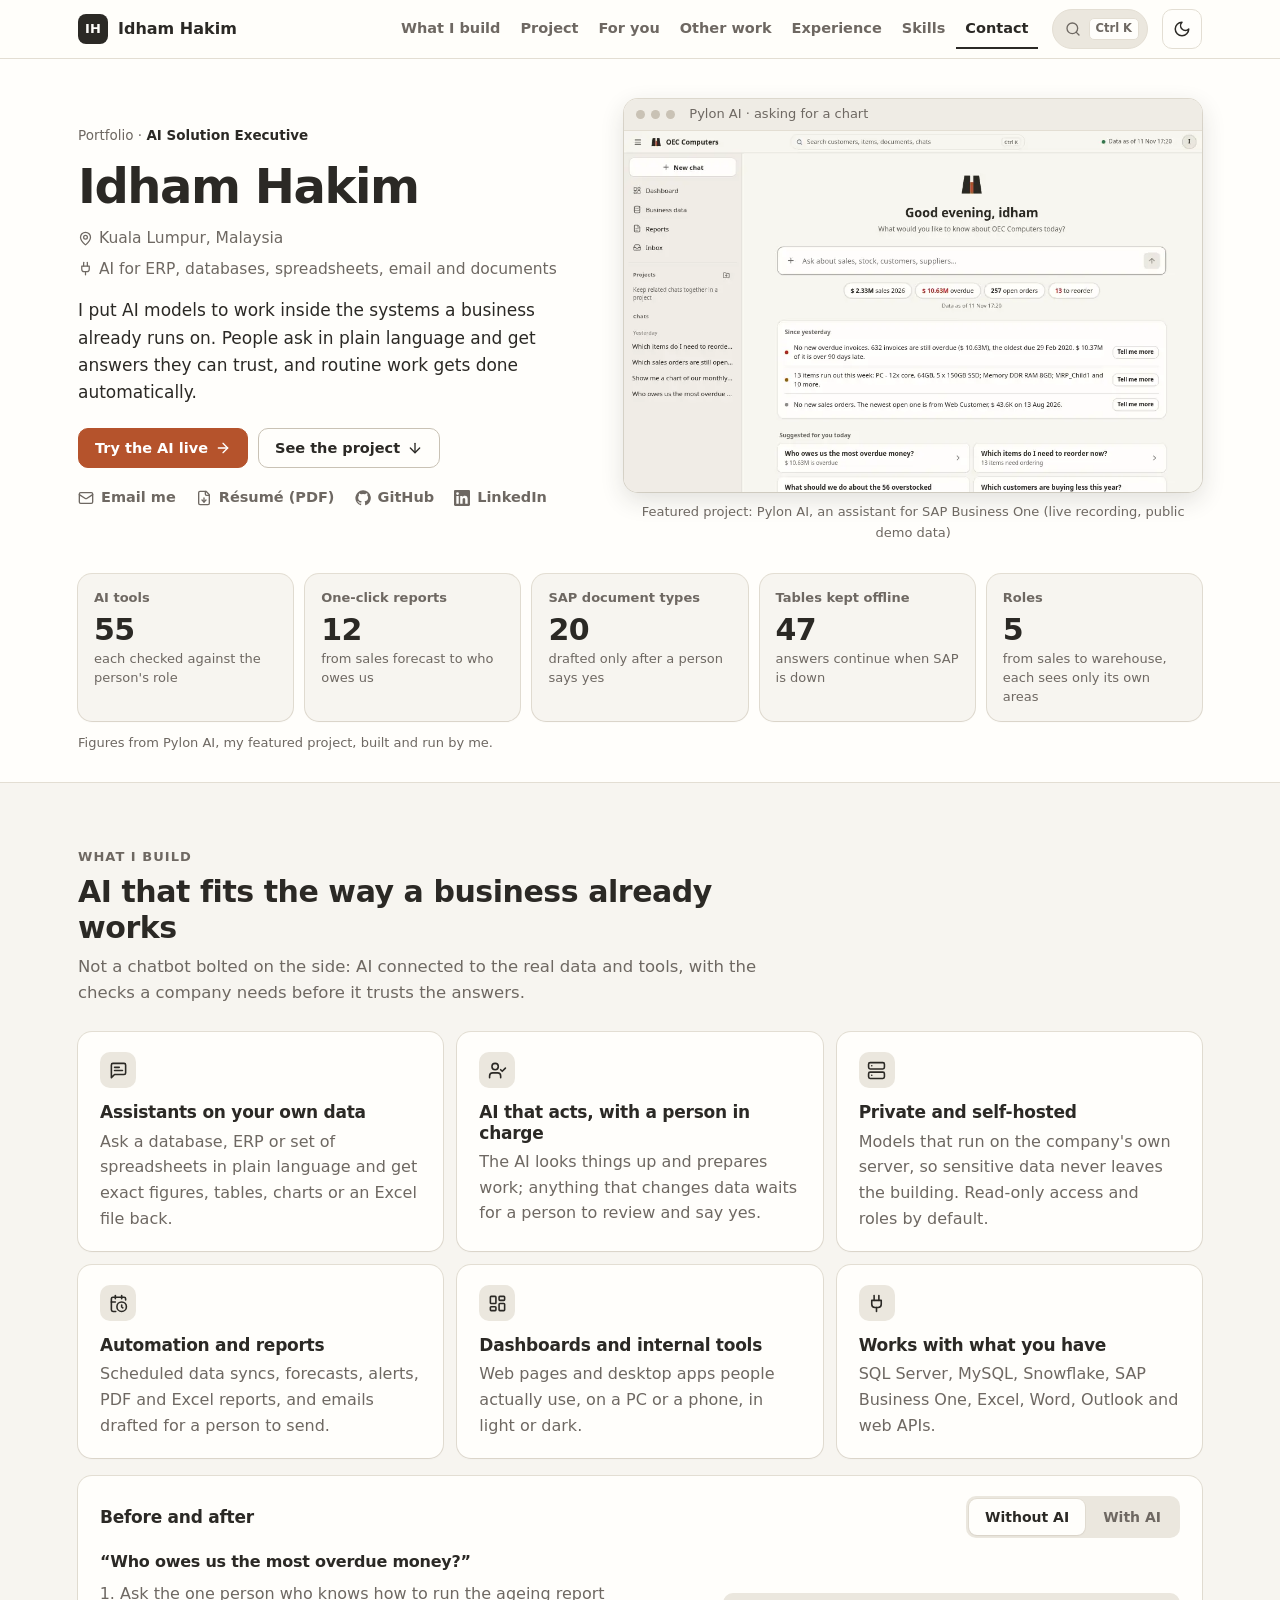
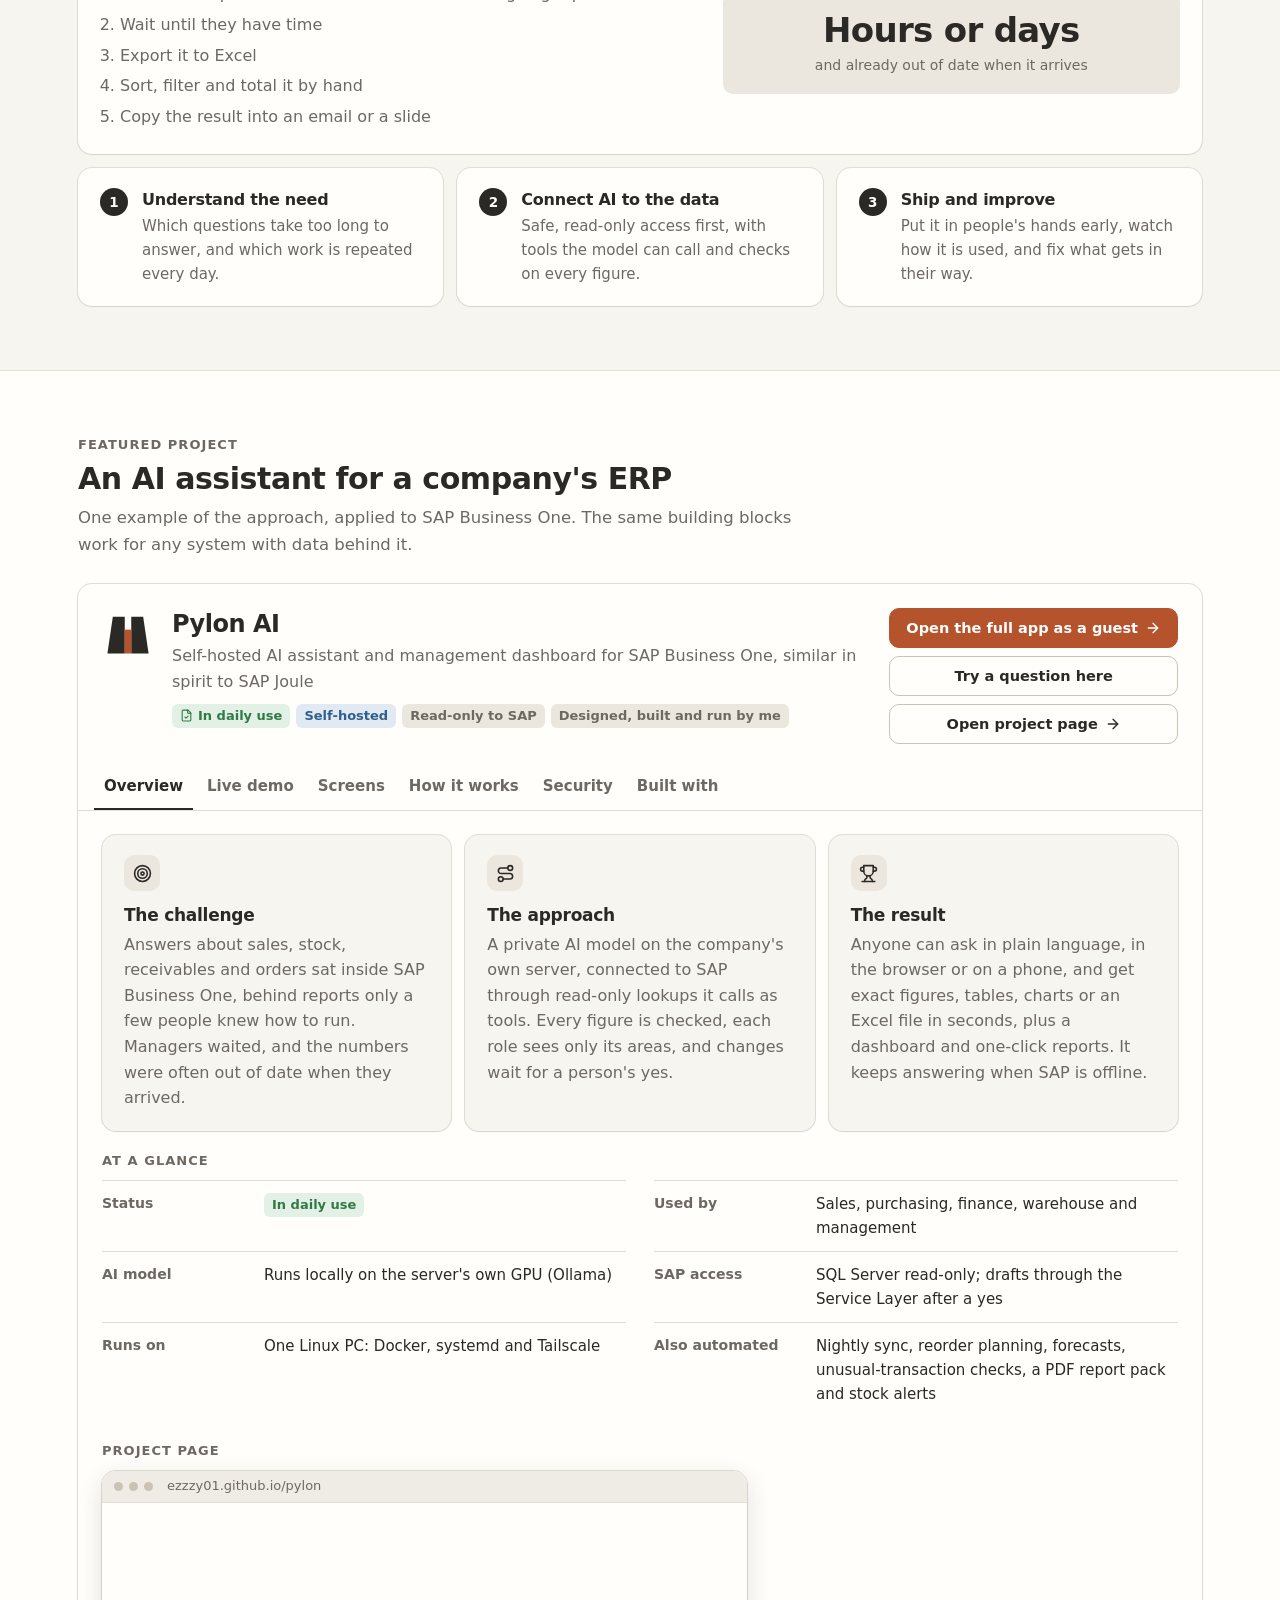
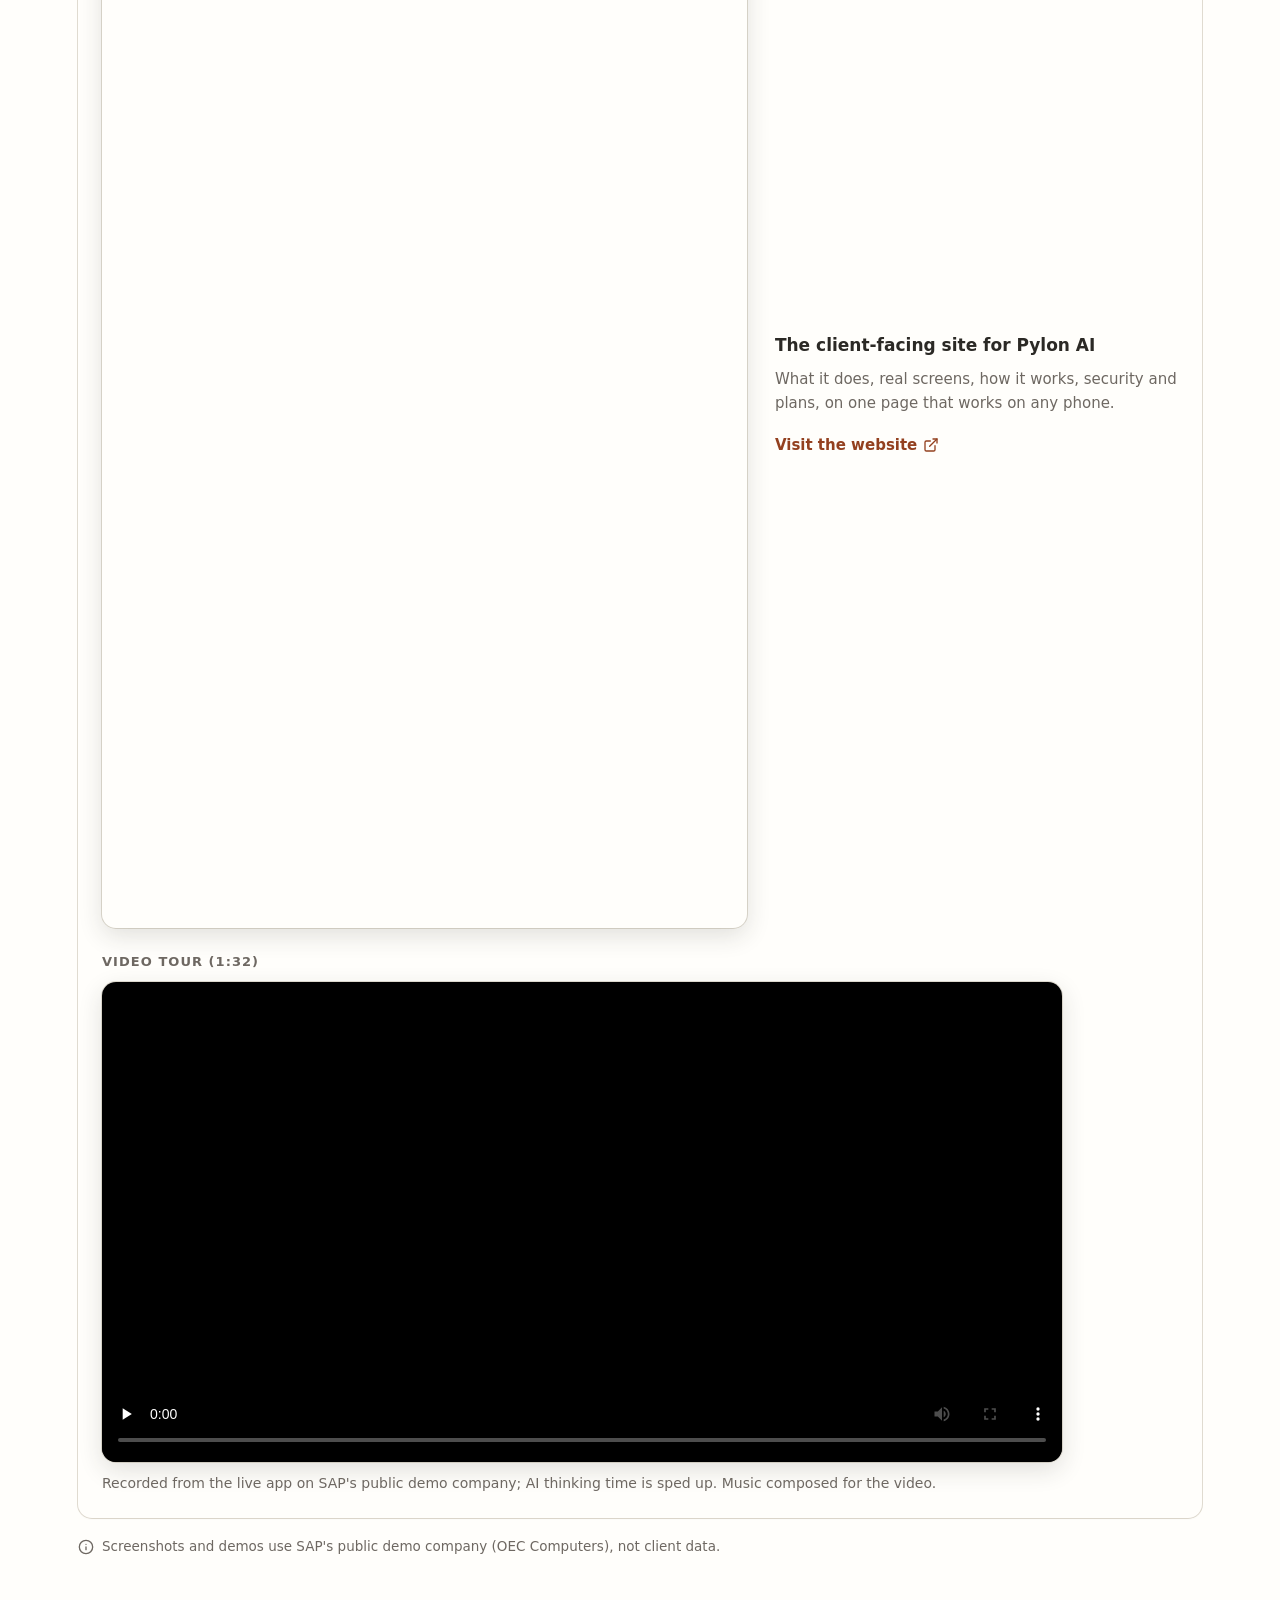
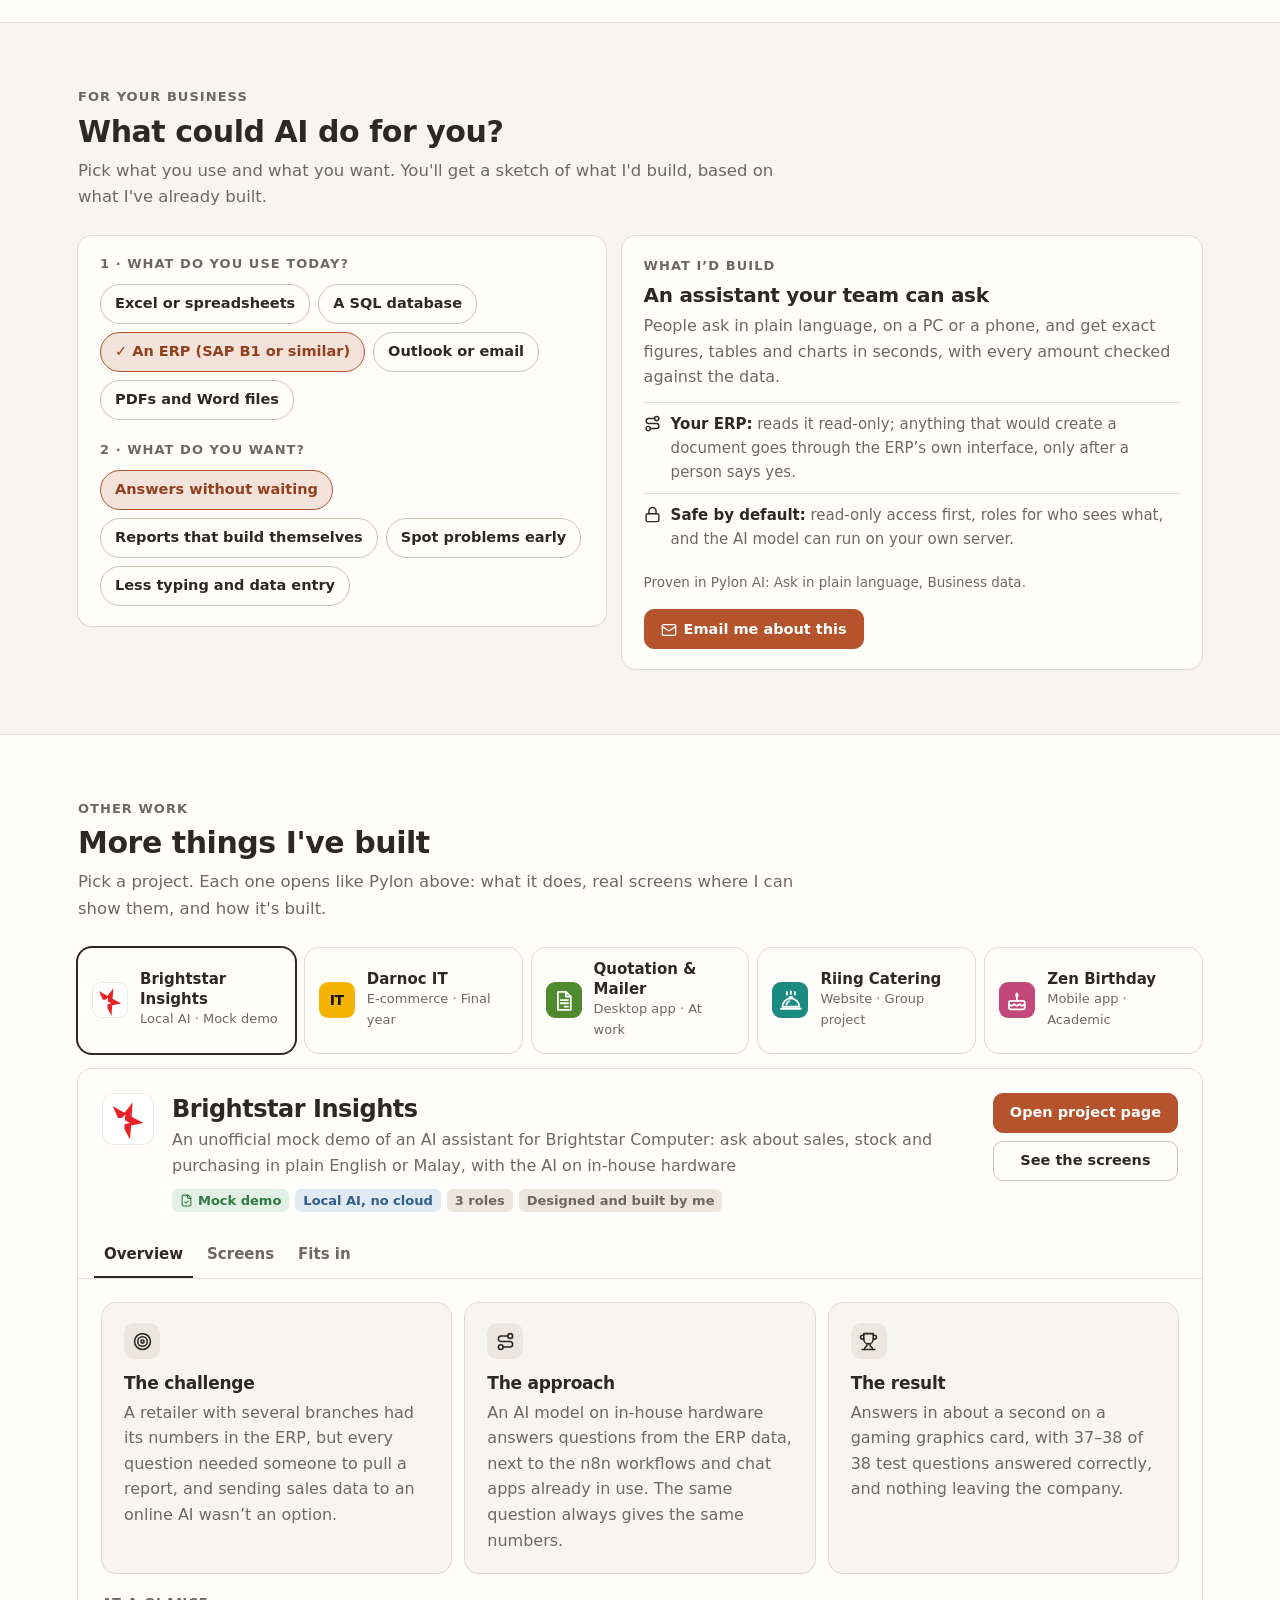
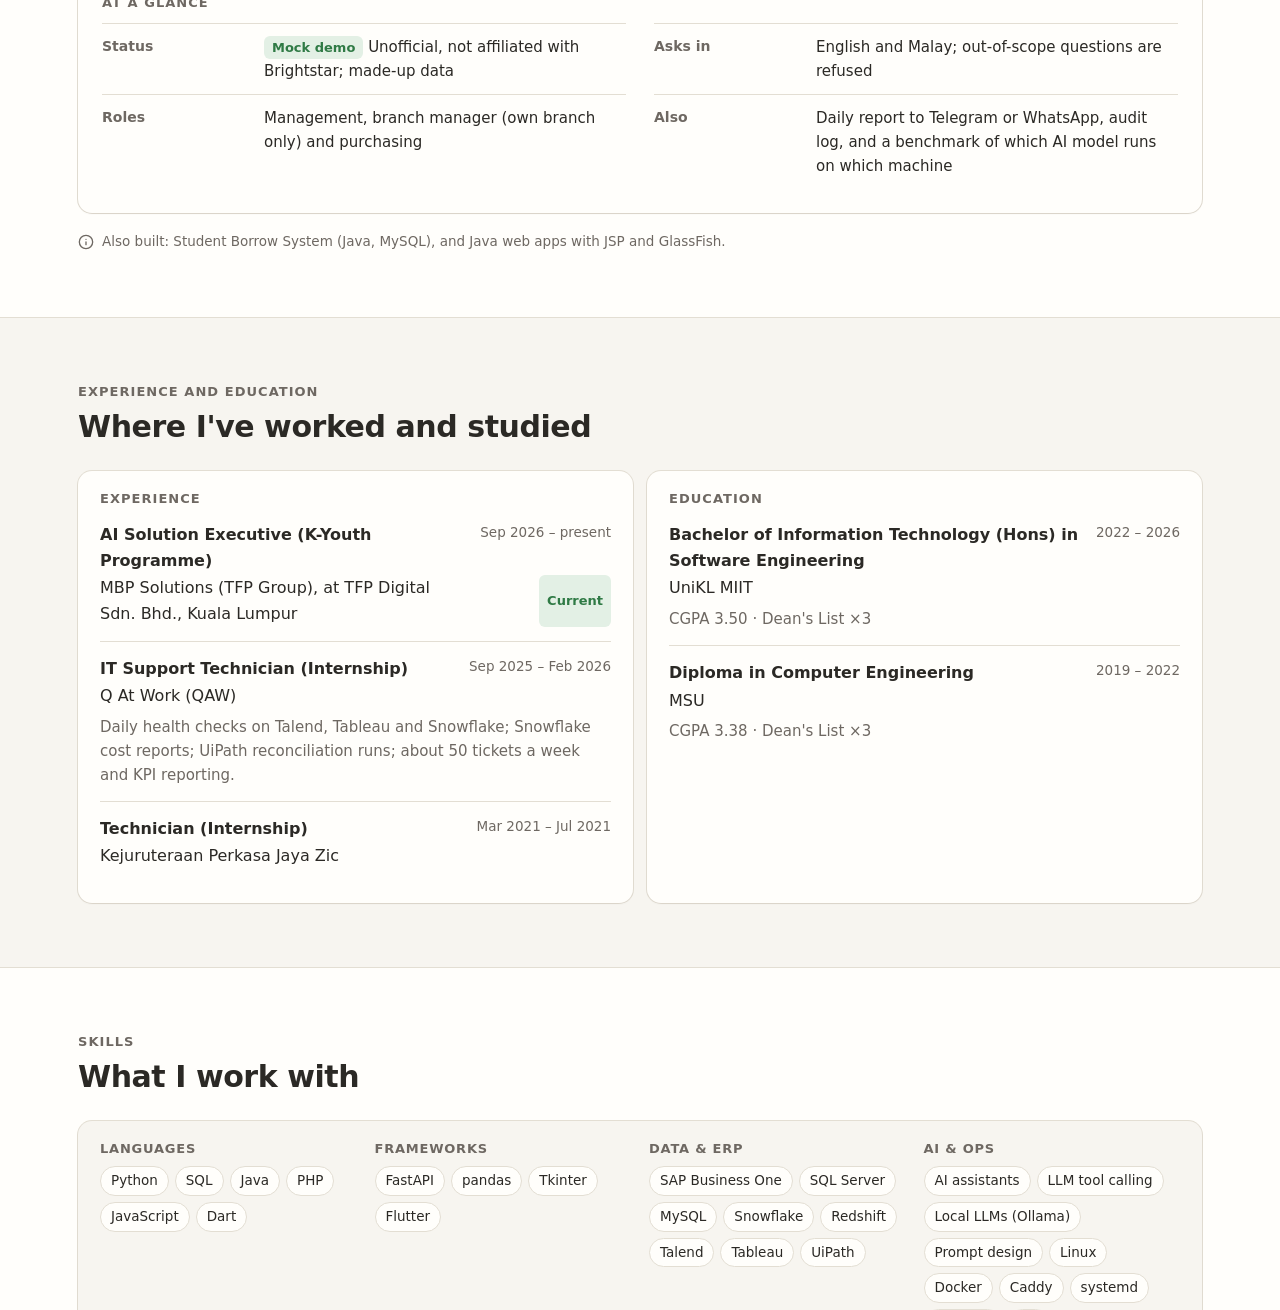
==== commit afe14d5f: "Retail project page: Brightstar mock demo branding, trim build details Star icon and logo, unofficia" ====
--- a/index.html
+++ b/index.html
@@ -584,7 +584,6 @@
   <!-- Icons: Lucide v0.460.0 (ISC licence, lucide.dev). GitHub and LinkedIn: their own brand marks. -->
   <symbol id="i-gh" viewBox="0 0 24 24"><path fill="currentColor" d="M12 .5A11.5 11.5 0 0 0 8.4 22.9c.6.1.8-.3.8-.6v-2c-3.2.7-3.9-1.5-3.9-1.5-.5-1.3-1.3-1.7-1.3-1.7-1-.7.1-.7.1-.7 1.2.1 1.8 1.2 1.8 1.2 1 1.8 2.8 1.3 3.5 1 .1-.8.4-1.3.7-1.6-2.6-.3-5.3-1.3-5.3-5.7 0-1.3.5-2.3 1.2-3.1-.1-.3-.5-1.5.1-3.1 0 0 1-.3 3.2 1.2a11 11 0 0 1 5.8 0C17.3 4.6 18.3 5 18.3 5c.6 1.6.2 2.8.1 3.1.8.8 1.2 1.8 1.2 3.1 0 4.4-2.7 5.4-5.3 5.7.4.4.8 1.1.8 2.2v3.2c0 .3.2.7.8.6A11.5 11.5 0 0 0 12 .5Z"/></symbol>
   <symbol id="i-in" viewBox="0 0 24 24"><path fill="currentColor" d="M20.4 20.5h-3.6v-5.6c0-1.3 0-3-1.8-3s-2.1 1.4-2.1 2.9v5.7H9.3V9h3.4v1.6h.1c.5-.9 1.6-1.8 3.4-1.8 3.6 0 4.3 2.4 4.3 5.5v6.2ZM5.3 7.4a2.1 2.1 0 1 1 0-4.2 2.1 2.1 0 0 1 0 4.2ZM7.1 20.5H3.5V9h3.6v11.5ZM22.2 0H1.8C.8 0 0 .8 0 1.7v20.6c0 .9.8 1.7 1.8 1.7h20.4c1 0 1.8-.8 1.8-1.7V1.7C24 .8 23.2 0 22.2 0Z"/></symbol>
-  <symbol id="lg-retail" viewBox="0 0 24 24"><g fill="currentColor"><rect x="5" y="12" width="3.4" height="7" rx="1"/><rect x="10.3" y="8" width="3.4" height="11" rx="1"/><rect x="15.6" y="4" width="3.4" height="15" rx="1"/></g></symbol>
   <symbol id="lg-riing" viewBox="0 0 24 24"><g fill="none" stroke="currentColor" stroke-width="1.9" stroke-linecap="round" stroke-linejoin="round"><path d="M2 20h20"/><path d="M3.5 18a8.5 8.5 0 0 1 17 0z"/><path d="M12 9.5V8.2"/><path d="M10.5 8.2h3"/><path d="M7.6 15.4a5 5 0 0 1 2.6-3"/><path d="M8 5.6c-.8-.9.8-1.6 0-2.6"/><path d="M12 5c-.8-.9.8-1.6 0-2.6"/><path d="M16 5.6c-.8-.9.8-1.6 0-2.6"/></g></symbol>
   <symbol id="lg-zen" viewBox="0 0 24 24"><g fill="none" stroke="currentColor" stroke-width="1.8" stroke-linecap="round" stroke-linejoin="round"><rect x="4" y="12" width="16" height="8.5" rx="1.8"/><path d="M4 15.6c1.3 0 1.3 1.3 2.7 1.3s1.3-1.3 2.6-1.3 1.3 1.3 2.7 1.3 1.3-1.3 2.6-1.3 1.4 1.3 2.7 1.3S19 15.6 20 15.6"/><path d="M12 12V8.6"/></g><path fill="currentColor" d="M12 3.2c1.3 1.4 1.8 2.4 1.8 3.1a1.8 1.8 0 0 1-3.6 0c0-.7.5-1.7 1.8-3.1z"/></symbol>
   <symbol id="lg-quote" viewBox="0 0 24 24"><g fill="none" stroke="currentColor" stroke-width="1.8" stroke-linecap="round" stroke-linejoin="round"><path d="M6 2.8h8.2L19 7.6v13.6H6z"/><path d="M14 2.8v5h5"/><path d="M8.8 11.2h7.4"/><path d="M8.8 14.4h7.4"/><path d="M12.6 17.8h3.6"/></g></symbol>
@@ -943,57 +942,57 @@
     </div>
 
     <div class="psel" role="tablist" aria-label="Projects">
-      <button type="button" role="tab" id="pt-ri" aria-controls="pr-ri" aria-selected="true"><span class="pmark sm" style="--pc:#1b75bc;--pi:#fff"><svg aria-hidden="true"><use href="#lg-retail"/></svg></span><span><b>Retail Insights</b><small>Local AI · Concept</small></span></button>
+      <button type="button" role="tab" id="pt-ri" aria-controls="pr-ri" aria-selected="true"><span class="pmark sm img" aria-hidden="true"><img src="retail/img/star.svg" alt="" style="padding:5px"></span><span><b>Brightstar Insights</b><small>Local AI · Mock demo</small></span></button>
       <button type="button" role="tab" id="pt-dn" aria-controls="pr-dn" aria-selected="false"><span class="pmark sm" style="--pc:#f5b301;--pi:#111">IT</span><span><b>Darnoc IT</b><small>E-commerce · Final year</small></span></button>
       <button type="button" role="tab" id="pt-tfp" aria-controls="pr-tfp" aria-selected="false"><span class="pmark sm" style="--pc:#4f8a2e;--pi:#fff"><svg><use href="#lg-quote"/></svg></span><span><b>Quotation &amp; Mailer</b><small>Desktop app · At work</small></span></button>
       <button type="button" role="tab" id="pt-rc" aria-controls="pr-rc" aria-selected="false"><span class="pmark sm" style="--pc:#1b8a80;--pi:#fff"><svg aria-hidden="true"><use href="#lg-riing"/></svg></span><span><b>Riing Catering</b><small>Website · Group project</small></span></button>
       <button type="button" role="tab" id="pt-zen" aria-controls="pr-zen" aria-selected="false"><span class="pmark sm" style="--pc:#c2477a;--pi:#fff"><svg aria-hidden="true"><use href="#lg-zen"/></svg></span><span><b>Zen Birthday</b><small>Mobile app · Academic</small></span></button>
     </div>
 
-    <!-- Retail Insights (concept project, made-up retailer) -->
+    <!-- Brightstar Insights (unofficial mock demo, made-up data) -->
     <div class="rec prec" role="tabpanel" id="pr-ri" aria-labelledby="pt-ri">
       <div class="rechead">
-        <span class="pmark" style="--pc:#1b75bc;--pi:#fff" aria-hidden="true"><svg><use href="#lg-retail"/></svg></span>
+        <span class="pmark img" aria-hidden="true"><img src="retail/img/star.svg" alt="" style="padding:8px"></span>
         <div>
-          <h3>Retail Insights</h3>
-          <div class="muted">A concept AI assistant for a multi-branch IT retailer: ask about sales, stock and purchasing in plain English or Malay, with the AI running on the shop’s own PC</div>
-          <div class="badges"><span class="badge good"><svg><use href="#i-check"/></svg>Working mockup</span><span class="badge info">Local AI, no cloud</span><span class="badge">3 roles</span><span class="badge">Designed and built by me</span></div>
+          <h3>Brightstar Insights</h3>
+          <div class="muted">An unofficial mock demo of an AI assistant for Brightstar Computer: ask about sales, stock and purchasing in plain English or Malay, with the AI on in-house hardware</div>
+          <div class="badges"><span class="badge good"><svg><use href="#i-check"/></svg>Mock demo</span><span class="badge info">Local AI, no cloud</span><span class="badge">3 roles</span><span class="badge">Designed and built by me</span></div>
         </div>
         <div class="recacts">
           <a class="btn pri" href="retail/">Open project page</a>
           <button type="button" class="btn" data-open="ri-t-screens">See the screens</button>
         </div>
       </div>
-      <div class="tabs" role="tablist" aria-label="Retail Insights">
+      <div class="tabs" role="tablist" aria-label="Brightstar Insights">
         <button class="tab" role="tab" id="ri-t-ov" aria-controls="ri-ov" aria-selected="true">Overview</button>
         <button class="tab" role="tab" id="ri-t-screens" aria-controls="ri-screens" aria-selected="false">Screens</button>
-        <button class="tab" role="tab" id="ri-t-stack" aria-controls="ri-stack" aria-selected="false">Built with</button>
+        <button class="tab" role="tab" id="ri-t-stack" aria-controls="ri-stack" aria-selected="false">Fits in</button>
       </div>
       <div class="tp" role="tabpanel" id="ri-ov" aria-labelledby="ri-t-ov">
         <div class="grid3 car swipe-m" aria-label="Challenge, approach and result">
           <div class="card"><span class="ic"><svg><use href="#i-target"/></svg></span><h3>The challenge</h3><p>A retailer with several branches had its numbers in the ERP, but every question needed someone to pull a report, and sending sales data to an online AI wasn’t an option.</p></div>
-          <div class="card"><span class="ic"><svg><use href="#i-route"/></svg></span><h3>The approach</h3><p>A local AI model reads the question and picks one of a library of tested reports. The numbers come straight from the database, so the same question always gives the same answer.</p></div>
-          <div class="card"><span class="ic"><svg><use href="#i-trophy"/></svg></span><h3>The result</h3><p>Answers in about a second on a gaming graphics card, with the right report picked for 37–38 of 38 test questions, and nothing leaving the company.</p></div>
+          <div class="card"><span class="ic"><svg><use href="#i-route"/></svg></span><h3>The approach</h3><p>An AI model on in-house hardware answers questions from the ERP data, next to the n8n workflows and chat apps already in use. The same question always gives the same numbers.</p></div>
+          <div class="card"><span class="ic"><svg><use href="#i-trophy"/></svg></span><h3>The result</h3><p>Answers in about a second on a gaming graphics card, with 37–38 of 38 test questions answered correctly, and nothing leaving the company.</p></div>
         </div>
         <h4 class="sub" style="margin-top:22px">At a glance</h4>
         <dl class="facts">
-          <div><dt>Status</dt><dd><span class="badge good">Working mockup</span> Made-up retailer and data</dd></div>
+          <div><dt>Status</dt><dd><span class="badge good">Mock demo</span> Unofficial, not affiliated with Brightstar; made-up data</dd></div>
           <div><dt>Asks in</dt><dd>English and Malay; out-of-scope questions are refused</dd></div>
           <div><dt>Roles</dt><dd>Management, branch manager (own branch only) and purchasing</dd></div>
-          <div><dt>Also</dt><dd>Daily report to a chat app, audit log, and a benchmark of which AI model runs on which PC</dd></div>
+          <div><dt>Also</dt><dd>Daily report to Telegram or WhatsApp, audit log, and a benchmark of which AI model runs on which machine</dd></div>
         </dl>
       </div>
       <div class="tp" role="tabpanel" id="ri-screens" aria-labelledby="ri-t-screens" hidden>
-        <div class="chipsel" role="tablist" aria-label="Retail Insights screens">
+        <div class="chipsel" role="tablist" aria-label="Brightstar Insights screens">
           <button role="tab" aria-selected="true" aria-controls="ri-f-ask" id="ri-c-ask">Ask a question</button>
           <button role="tab" aria-selected="false" aria-controls="ri-f-dash" id="ri-c-dash">Dashboard</button>
           <button role="tab" aria-selected="false" aria-controls="ri-f-roles" id="ri-c-roles">Roles</button>
           <button role="tab" aria-selected="false" aria-controls="ri-f-bench" id="ri-c-bench">Model benchmark</button>
         </div>
         <div class="feat" role="tabpanel" id="ri-f-ask" aria-labelledby="ri-c-ask">
-          <div><h4>A question, answered</h4><p>Each answer shows the report the AI picked and its settings, a summary taken from the numbers, a chart and the table.</p>
-            <ul><li>About a second per answer</li><li>Run the same report again without AI</li><li>Download as CSV or a report page</li></ul></div>
-          <div class="shots"><button data-zoom><div class="shot"><img loading="lazy" src="assets/img/ri-answer.webp" srcset="assets/img/ri-answer-960.webp 960w, assets/img/ri-answer.webp 1600w" sizes="(max-width:900px) 92vw, 720px" width="1600" height="1000" alt="An answer card with the report the AI picked, a summary line and a bar chart by branch"></div></button></div>
+          <div><h4>A question, answered</h4><p>Each answer shows the report used, a summary taken from the numbers, a chart and the table.</p>
+            <ul><li>About a second per answer</li><li>English and Malay</li><li>Download as CSV or a report page</li></ul></div>
+          <div class="shots"><button data-zoom><div class="shot"><img loading="lazy" src="assets/img/ri-answer.webp" srcset="assets/img/ri-answer-960.webp 960w, assets/img/ri-answer.webp 1600w" sizes="(max-width:900px) 92vw, 720px" width="1600" height="1000" alt="An answer card with the report used, a summary line and a bar chart by branch"></div></button></div>
         </div>
         <div class="feat" role="tabpanel" id="ri-f-dash" aria-labelledby="ri-c-dash" hidden>
           <div><h4>Today at a glance</h4><p>Sales so far today against the same time yesterday, this week against last week, a 30-day trend, top branches, low stock and late deliveries. No AI involved.</p></div>
@@ -1004,17 +1003,17 @@
           <div class="shots two swipe-m"><button data-zoom><div class="shot"><img loading="lazy" src="assets/img/ri-branch.webp" srcset="assets/img/ri-branch-960.webp 960w, assets/img/ri-branch.webp 1600w" sizes="(max-width:600px) 84vw, (max-width:900px) 46vw, 340px" width="1600" height="1000" alt="Branch manager’s dashboard limited to one branch"></div></button><button data-zoom><div class="shot"><img loading="lazy" src="assets/img/ri-login.webp" srcset="assets/img/ri-login-960.webp 960w, assets/img/ri-login.webp 1600w" sizes="(max-width:600px) 84vw, (max-width:900px) 46vw, 340px" width="1600" height="1000" alt="Sign-in page"></div></button></div>
         </div>
         <div class="feat" role="tabpanel" id="ri-f-bench" aria-labelledby="ri-c-bench" hidden>
-          <div><h4>Which AI runs on which PC</h4><p>Seven open models measured on one graphics card: speed, memory needed and how often each picks the right report.</p></div>
+          <div><h4>Which AI runs on which PC</h4><p>Seven open models measured on one graphics card: speed, memory needed and how often each answers correctly.</p></div>
           <div class="shots"><button data-zoom><div class="shot"><img loading="lazy" src="assets/img/ri-bench.webp" srcset="assets/img/ri-bench-960.webp 960w, assets/img/ri-bench.webp 1600w" sizes="(max-width:900px) 92vw, 720px" width="1600" height="1000" alt="Benchmark page comparing AI models by speed, memory and accuracy"></div></button></div>
         </div>
-        <p class="note"><svg><use href="#i-info"/></svg> A made-up retailer: every branch, person and number is invented.</p>
+        <p class="note"><svg><use href="#i-info"/></svg> Unofficial mock demo, not affiliated with or endorsed by Brightstar Computer. Every branch, person and number is invented.</p>
       </div>
       <div class="tp" role="tabpanel" id="ri-stack" aria-labelledby="ri-t-stack" hidden>
         <ul class="logos plain">
-          <li><span><b>Local AI models</b><small>Open-weight models on the shop’s own PC</small></span></li>
-          <li><span><b>PostgreSQL</b><small>The shop’s data, read-only for the assistant</small></span></li>
-          <li><span><b>n8n</b><small>Scheduled daily report and chat</small></span></li>
-          <li><span><b>Python, HTML, CSS and JavaScript</b><small>The app, its charts and its tests</small></span></li>
+          <li><span><b>PostgreSQL ERP</b><small>Sales, stock and purchasing, read-only</small></span></li>
+          <li><span><b>n8n</b><small>Scheduled reports and chat workflows</small></span></li>
+          <li><span><b>Telegram and WhatsApp</b><small>Daily summary and questions from the phone</small></span></li>
+          <li><span><b>In-house hardware</b><small>Open AI models on a GPU machine on site</small></span></li>
         </ul>
       </div>
     </div>
@@ -1689,7 +1688,7 @@
   var CMDS=[['What I build','build','i-wand-sparkles','Section'],['Project: Pylon AI','project','i-target','Section'],['Try the AI live','try','i-circle-play','Section'],
     ['Screens of the app','screens','i-grid','Section'],['How it works','how','i-route','Section'],['Security','trust','i-lock','Section'],
     ['What could AI do for you?','fit','i-sparkles','Section'],['Other work','work','i-grid','Section'],
-    ['Project: Retail Insights',function(){openProj('pt-ri')},'i-grid','Section'],['Project: Darnoc IT E-Commerce',function(){openProj('pt-dn')},'i-grid','Section'],['Project: Quotation & Mailer',function(){openProj('pt-tfp')},'i-mail','Section'],
+    ['Project: Brightstar Insights',function(){openProj('pt-ri')},'i-grid','Section'],['Project: Darnoc IT E-Commerce',function(){openProj('pt-dn')},'i-grid','Section'],['Project: Quotation & Mailer',function(){openProj('pt-tfp')},'i-mail','Section'],
     ['Project: Riing Catering',function(){openProj('pt-rc')},'i-grid','Section'],['Project: Zen Birthday',function(){openProj('pt-zen')},'i-grid','Section'],['Experience and education','experience','i-clock','Section'],
     ['Skills','skills','i-plug','Section'],['Contact','contact','i-mail','Section'],
     ['Open the full app as a guest',function(){location.href=GUEST},'i-arrow','Link'],
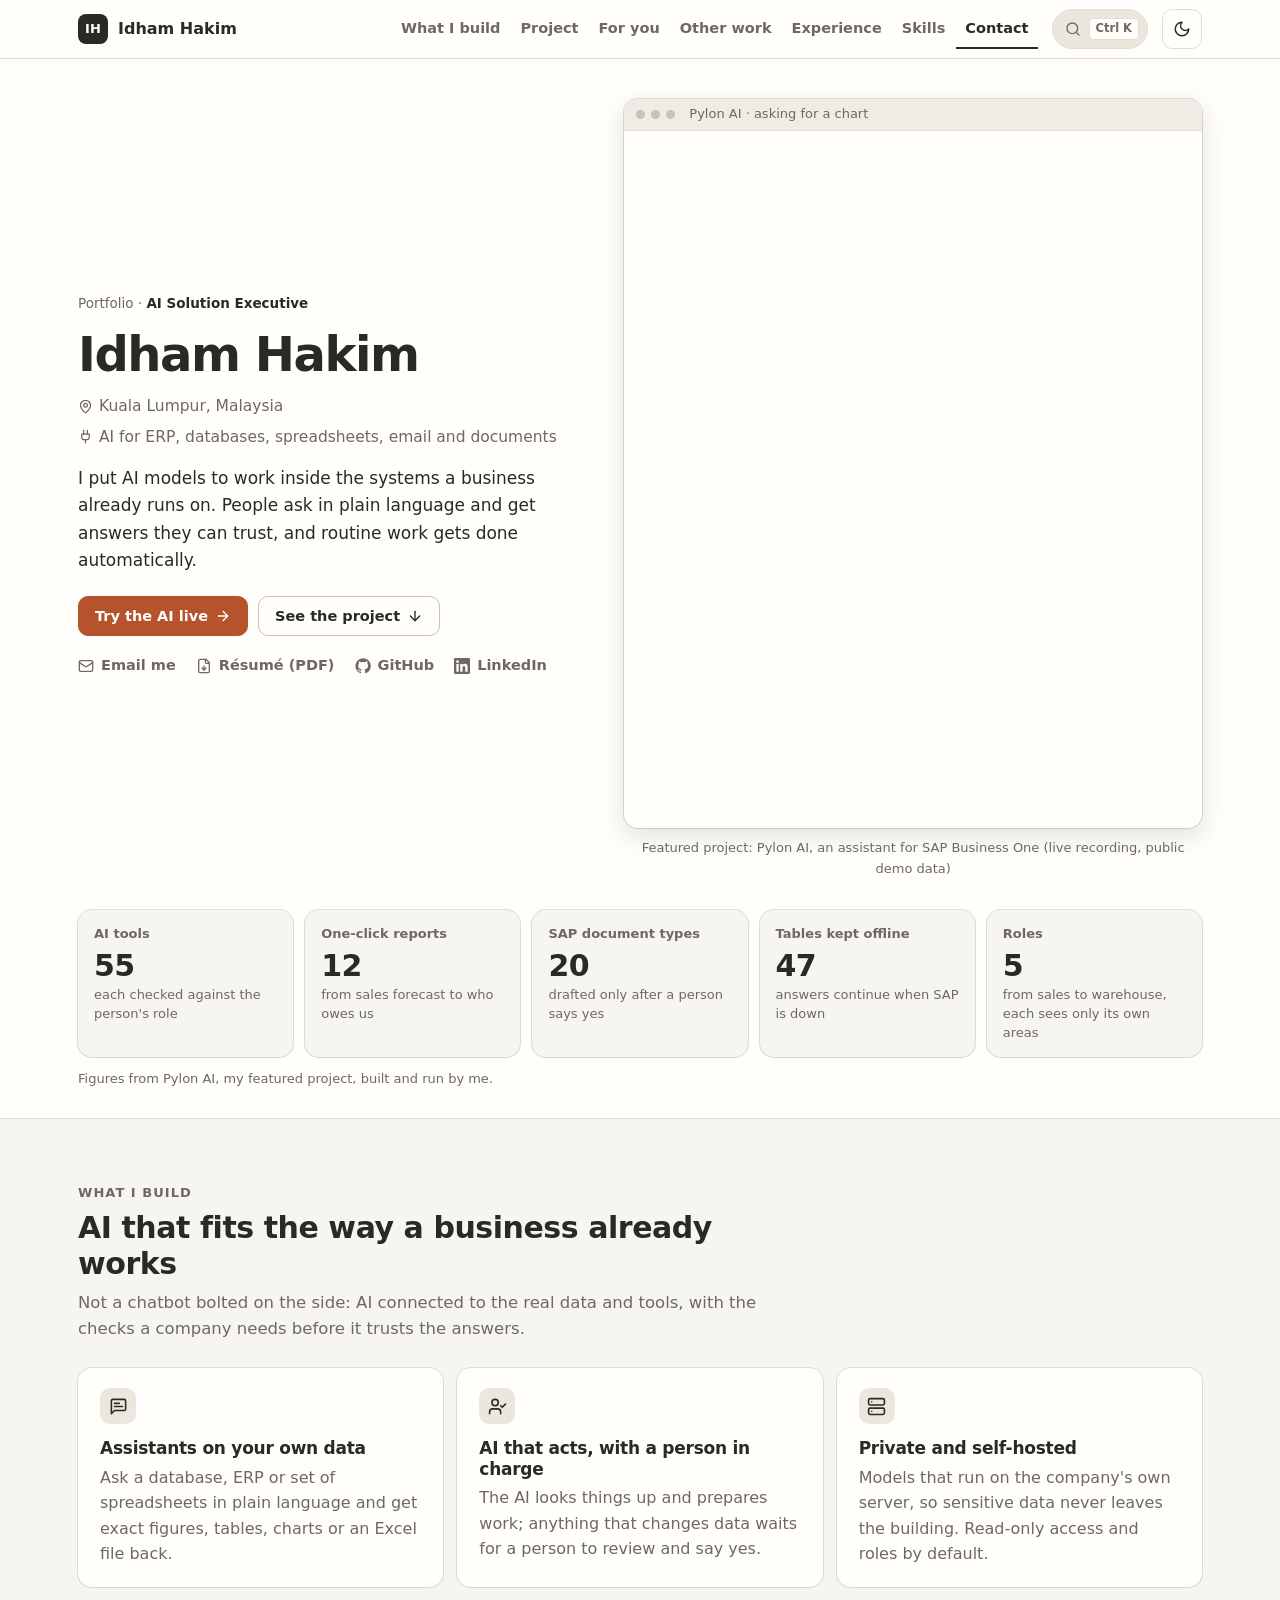
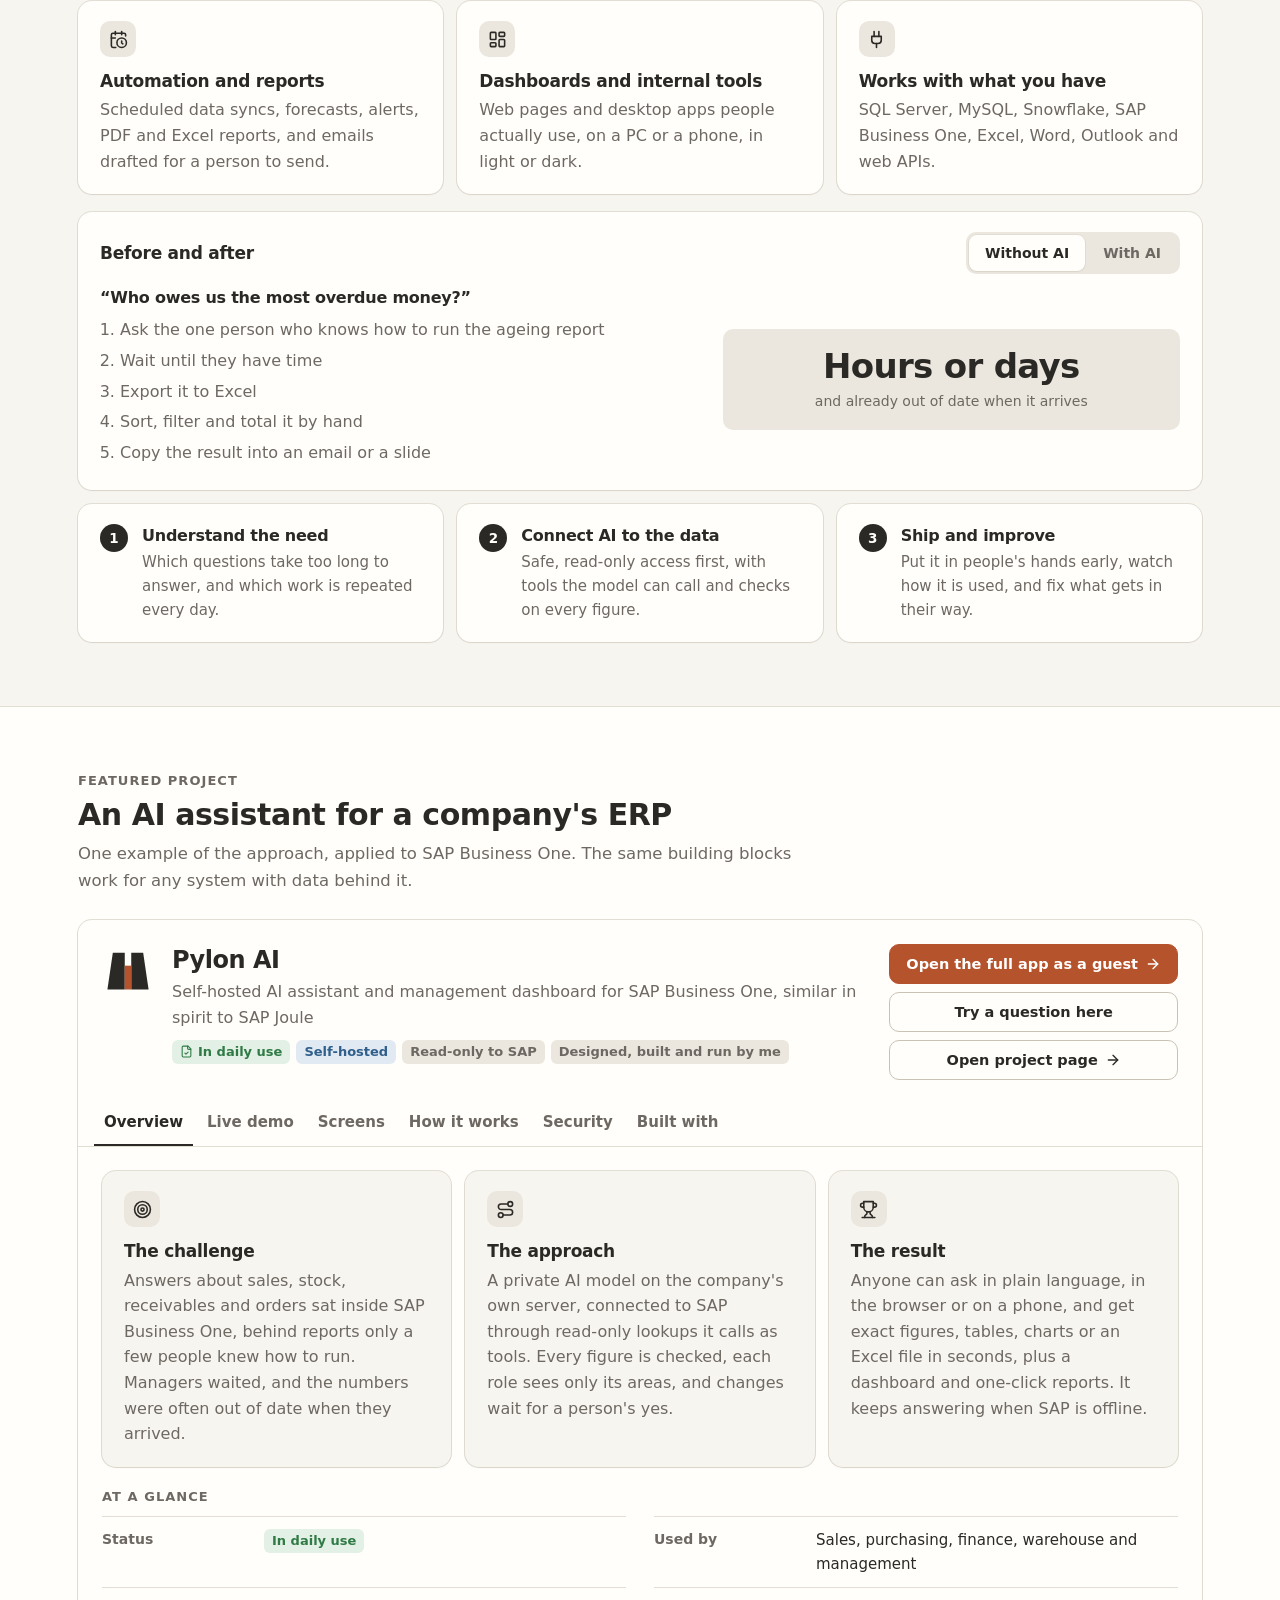
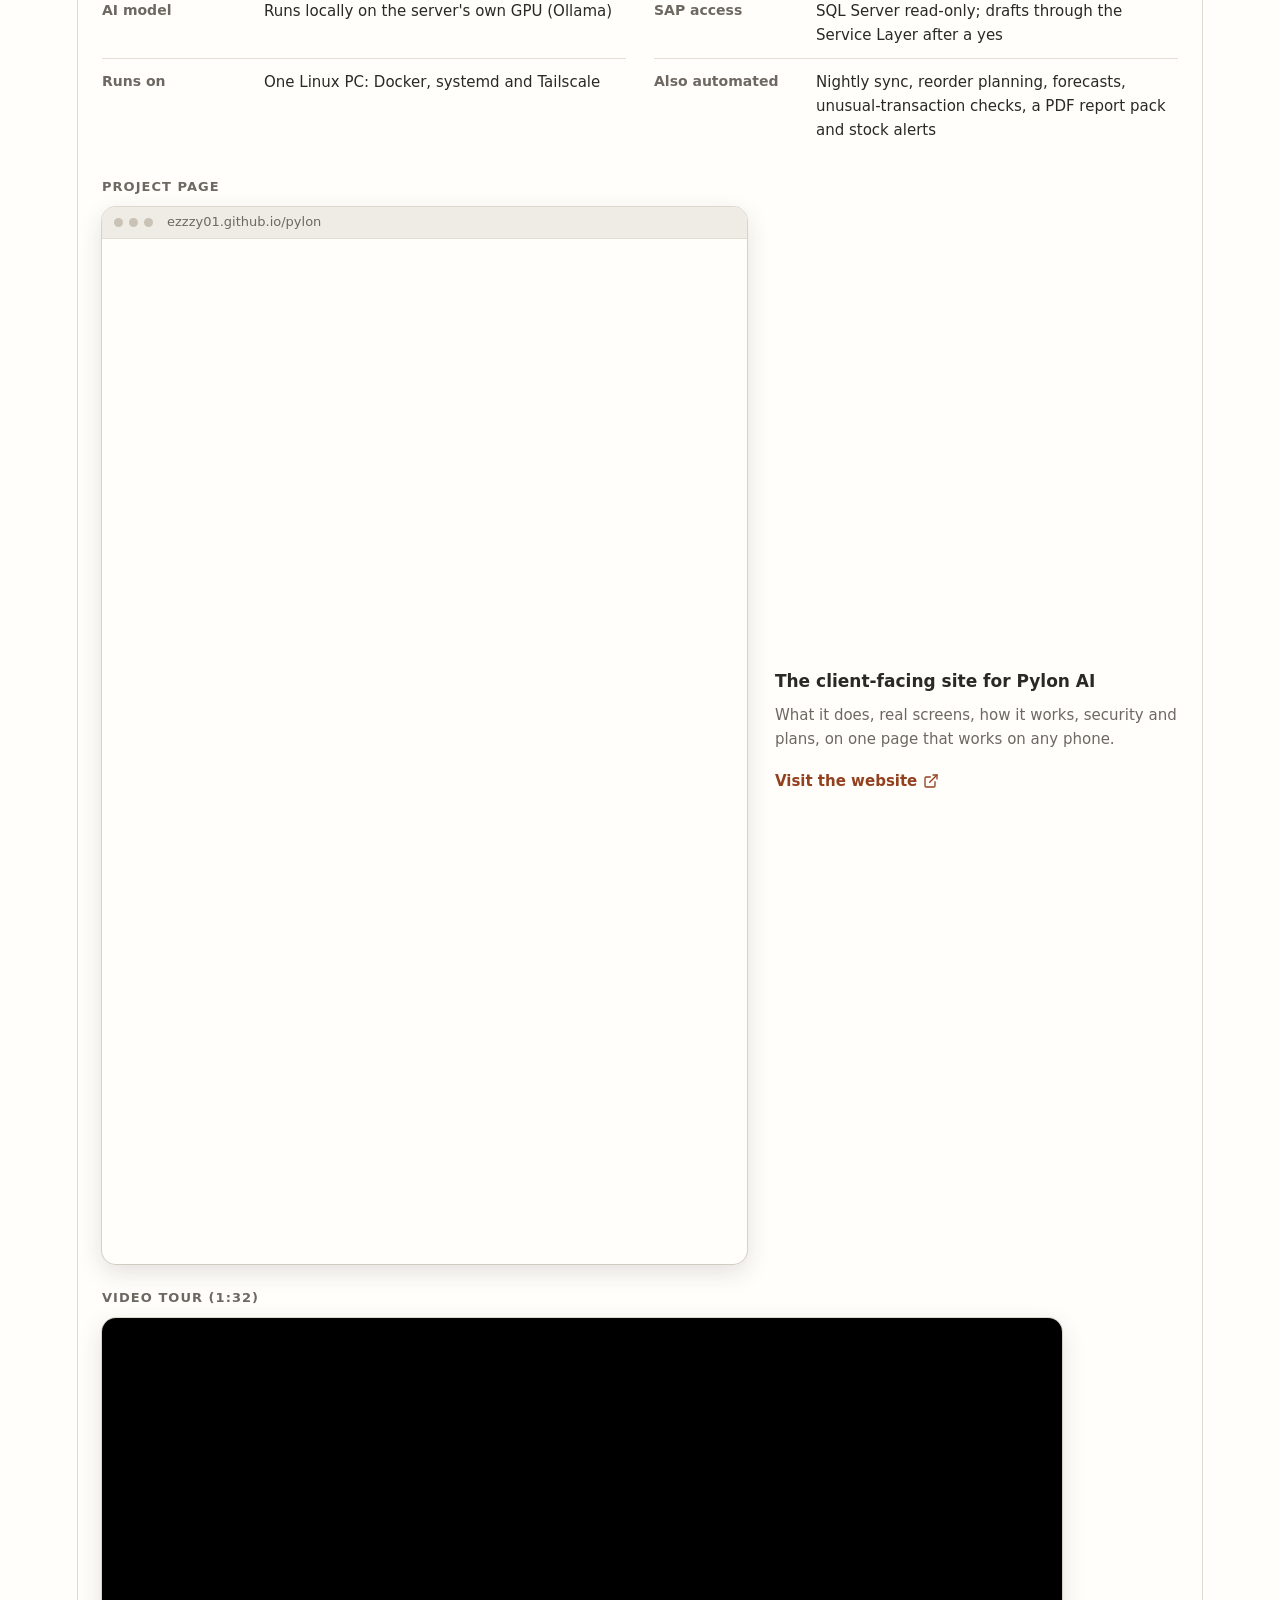
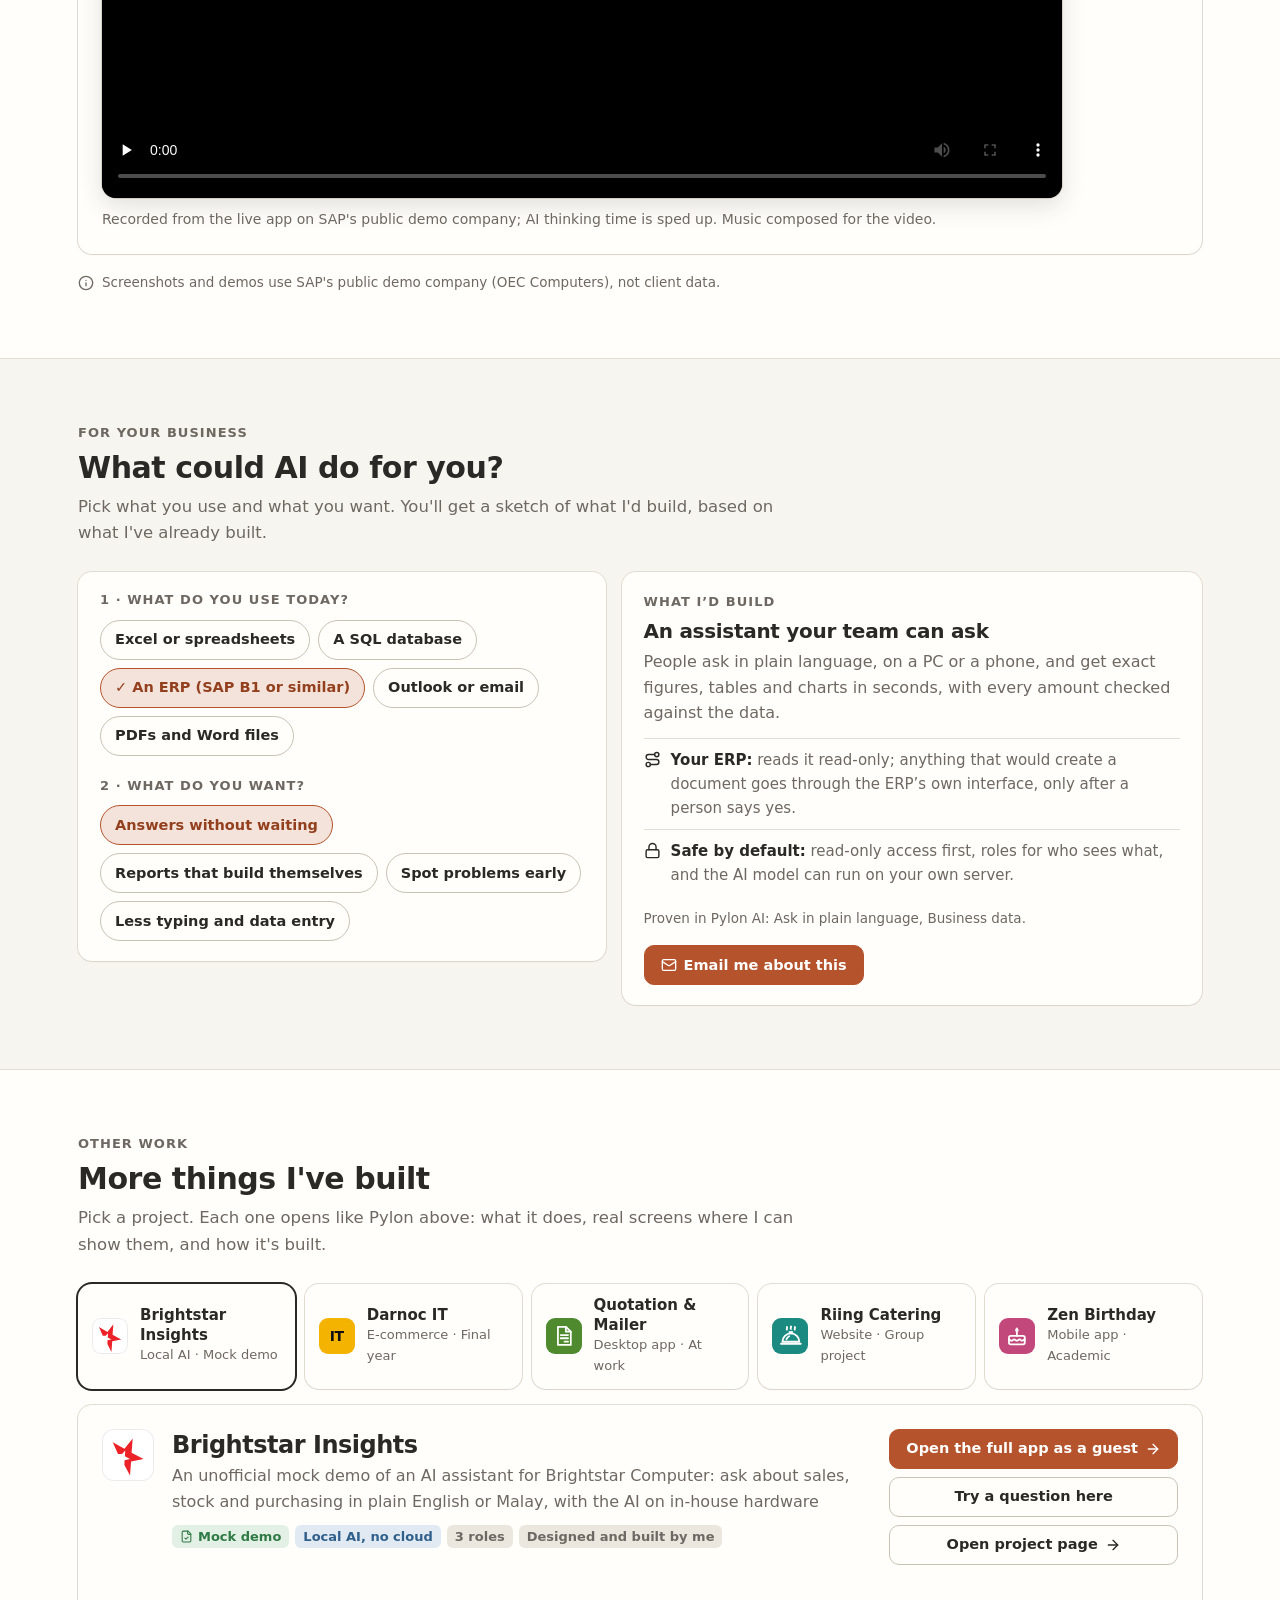
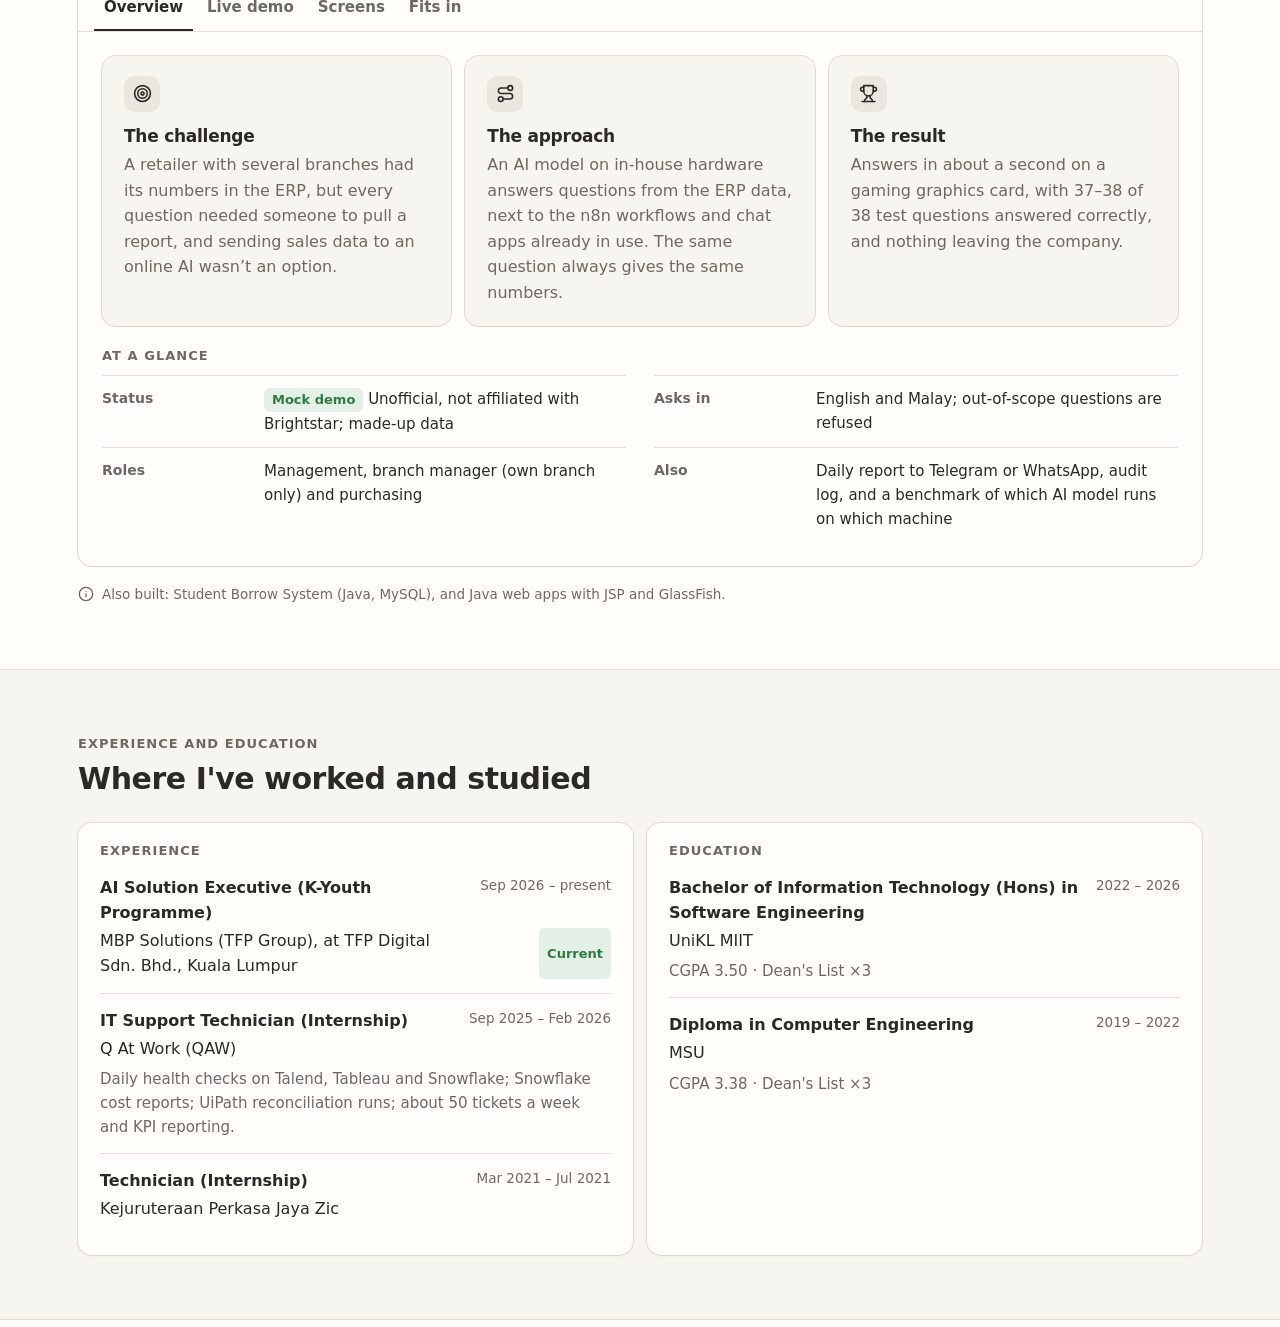
==== commit 32842d6b: "Brightstar Insights: Pylon-style flow (project page back, live demo tab, guest + try buttons) Co-Aut" ====
--- a/index.html
+++ b/index.html
@@ -959,12 +959,14 @@
           <div class="badges"><span class="badge good"><svg><use href="#i-check"/></svg>Mock demo</span><span class="badge info">Local AI, no cloud</span><span class="badge">3 roles</span><span class="badge">Designed and built by me</span></div>
         </div>
         <div class="recacts">
-          <a class="btn pri" href="retail/">Open project page</a>
-          <button type="button" class="btn" data-open="ri-t-screens">See the screens</button>
+          <a class="btn pri" href="https://archlinux.taila38d1a.ts.net:8443/retail/login">Open the full app as a guest <svg><use href="#i-arrow"/></svg></a>
+          <button type="button" class="btn" data-open="ri-t-try">Try a question here</button>
+          <a class="btn" href="retail/">Open project page <svg><use href="#i-arrow"/></svg></a>
         </div>
       </div>
       <div class="tabs" role="tablist" aria-label="Brightstar Insights">
         <button class="tab" role="tab" id="ri-t-ov" aria-controls="ri-ov" aria-selected="true">Overview</button>
+        <button class="tab" role="tab" id="ri-t-try" aria-controls="ri-try" aria-selected="false">Live demo</button>
         <button class="tab" role="tab" id="ri-t-screens" aria-controls="ri-screens" aria-selected="false">Screens</button>
         <button class="tab" role="tab" id="ri-t-stack" aria-controls="ri-stack" aria-selected="false">Fits in</button>
       </div>
@@ -981,6 +983,33 @@
           <div><dt>Roles</dt><dd>Management, branch manager (own branch only) and purchasing</dd></div>
           <div><dt>Also</dt><dd>Daily report to Telegram or WhatsApp, audit log, and a benchmark of which AI model runs on which machine</dd></div>
         </dl>
+      </div>
+      <div class="tp" role="tabpanel" id="ri-try" aria-labelledby="ri-t-try" hidden>
+        <div class="trylive">
+          <div class="tlhead">
+            <div>
+              <div class="eyebrow">Try it live <span class="live" id="ri-live"><i></i><span>Checking…</span></span></div>
+              <h4>Ask the AI yourself</h4>
+              <p>Pick a question about the mock computer retailer and watch the local AI pick a fixed report and answer from the Odoo ERP. Or open the whole app as a guest: dashboard, all 11 reports, every branch, no sign-up.</p>
+            </div>
+            <div class="tlbtns">
+              <a class="btn pri" href="https://archlinux.taila38d1a.ts.net:8443/retail/login">Open the full app as a guest <svg><use href="#i-arrow"/></svg></a>
+              <a class="btn" href="https://archlinux.taila38d1a.ts.net:8443/retail/try">Simple demo, full screen <svg><use href="#i-arrow"/></svg></a>
+            </div>
+          </div>
+          <div class="demo">
+            <div class="dbar"><i></i><i></i><i></i><span id="ri-dmode">Brightstar Insights · demo</span><button type="button" class="dreset" id="ri-dreset" hidden><svg><use href="#i-rotate-ccw"/></svg>Start over</button></div>
+            <div class="dbody" id="ri-dbody">
+              <div class="dstart" id="ri-dstart">
+                <img class="dlogo" src="retail/img/star.svg" alt="" width="48" height="48">
+                <p class="dq">Pick a question to see it answered</p>
+                <div class="dchips"><button type="button" class="dchip" data-i="0"><svg><use href="#i-circle-play"/></svg>How much did we sell today?</button><button type="button" class="dchip" data-i="1"><svg><use href="#i-circle-play"/></svg>Which branch sold the most RTX cards last week?</button><button type="button" class="dchip" data-i="2"><svg><use href="#i-circle-play"/></svg>What&#x27;s running low at the gaming hub?</button></div>
+                <p class="fine" id="ri-dhint">Checking whether my PC is online…</p>
+              </div>
+            </div>
+          </div>
+        </div>
+        <script type="application/json" id="ri-replayData">[{"q": "How much did we sell today?", "short": "How much did we sell today?", "blocks": ["<p class=\"look\">🔎 <em>Picked the fixed report “Sales summary”…<\/em><\/p>", "<p><b>RM 148,705 from 46 invoices, gross profit RM 19,151 (12.9%).<\/b><\/p>", "<div class=\"rtw\"><table><thead><tr><th>Invoices<\/th><th>Revenue (RM)<\/th><th>Units<\/th><th>Gross profit (RM)<\/th><th>Margin<\/th><\/tr><\/thead><tbody><tr><td class=r>46<\/td><td class=r>RM 148,705<\/td><td class=r>64<\/td><td class=r>RM 19,151<\/td><td class=r>12.9%<\/td><\/tr><\/tbody><\/table><\/div>", "<p>Same question, same report, same numbers. Data up to 2026-11-26 13:53.<\/p>"]}, {"q": "Which branch sold the most RTX cards last week?", "short": "Which branch sold the most RTX cards last week?", "blocks": ["<p class=\"look\">🔎 <em>Picked the fixed report “Sales by branch”…<\/em><\/p>", "<p><b>Top branch: Low Yat Gaming Hub (L1) (LY-02) with RM 158,814, 32.4% of RM 489,856.<\/b><\/p>", "<div class=\"rtw\"><table><thead><tr><th>Branch<\/th><th>Name<\/th><th>Invoices<\/th><th>Revenue (RM)<\/th><th>Gross profit (RM)<\/th><\/tr><\/thead><tbody><tr><td>LY-02<\/td><td>Low Yat Gaming Hub (L1)<\/td><td class=r>32<\/td><td class=r>RM 158,814<\/td><td class=r>RM 12,904<\/td><\/tr><tr><td>LY-04<\/td><td>Low Yat Components (L3)<\/td><td class=r>16<\/td><td class=r>RM 75,889<\/td><td class=r>RM 6,350<\/td><\/tr><tr><td>LY-01<\/td><td>Low Yat Flagship (G Floor)<\/td><td class=r>13<\/td><td class=r>RM 50,444<\/td><td class=r>RM 4,437<\/td><\/tr><tr><td>IOI-01<\/td><td>IOI City Mall (Phase 1)<\/td><td class=r>13<\/td><td class=r>RM 47,846<\/td><td class=r>RM 3,759<\/td><\/tr><tr><td>IOI-02<\/td><td>IOI City Mall (Phase 2)<\/td><td class=r>9<\/td><td class=r>RM 40,326<\/td><td class=r>RM 3,642<\/td><\/tr><\/tbody><\/table><\/div>", "<p>Same question, same report, same numbers. Data up to 2026-11-26 13:53.<\/p>"]}, {"q": "What's running low at LY-02?", "short": "What's running low at the gaming hub?", "blocks": ["<p class=\"look\">🔎 <em>Picked the fixed report “Low stock”…<\/em><\/p>", "<p><b>10 item(s) below reorder level, 3 out of stock.<\/b><\/p>", "<div class=\"rtw\"><table><thead><tr><th>Branch<\/th><th>SKU<\/th><th>Product<\/th><th>Category<\/th><th>On hand<\/th><\/tr><\/thead><tbody><tr><td>LY-02<\/td><td>DES-0056<\/td><td>House Build Mini PC<\/td><td>Desktops<\/td><td class=r>0<\/td><\/tr><tr><td>LY-02<\/td><td>GRA-0100<\/td><td>Zotac RTX 5070 12GB<\/td><td>Graphics Cards<\/td><td class=r>0<\/td><\/tr><tr><td>LY-02<\/td><td>POW-0213<\/td><td>Seasonic 750W Gold<\/td><td>Power Supplies<\/td><td class=r>0<\/td><\/tr><tr><td>LY-02<\/td><td>GAM-0035<\/td><td>HP Omen 16 White<\/td><td>Gaming Laptops<\/td><td class=r>2<\/td><\/tr><tr><td>LY-02<\/td><td>GRA-0073<\/td><td>Gigabyte RTX 5090 32GB White OC<\/td><td>Graphics Cards<\/td><td class=r>2<\/td><\/tr><\/tbody><\/table><\/div>", "<p>Same question, same report, same numbers. Data up to 2026-11-26 13:53.<\/p>"]}]</script>
       </div>
       <div class="tp" role="tabpanel" id="ri-screens" aria-labelledby="ri-t-screens" hidden>
         <div class="chipsel" role="tablist" aria-label="Brightstar Insights screens">
@@ -1625,6 +1654,43 @@
   dbody.addEventListener('click',function(e){var b=e.target.closest('button.dchip');if(!b)return;var i=+b.getAttribute('data-i');dreset.hidden=false;
     statusP.then(function(){if(liveOK)showLive(REP[i].short);else showReplay(i)})});
 
+  // ---- Brightstar Insights live demo tab: same as Pylon's above (live page in a frame, or a replay when my PC is off)
+  (function(){
+    var RTRY='https://archlinux.taila38d1a.ts.net:8443/retail/try', RLOGIN='https://archlinux.taila38d1a.ts.net:8443/retail/login';
+    var live=$('ri-live'), dhint=$('ri-dhint'), dbody=$('ri-dbody'), dstart=$('ri-dstart'), dmode=$('ri-dmode'), dreset=$('ri-dreset');
+    if(!live) return;
+    var REP=JSON.parse($('ri-replayData').textContent), liveOK=null, timers=[];
+    function liveSet(on,text){live.className='live'+(on?' on':'');live.lastChild.textContent=text}
+    var ctl=window.AbortController?new AbortController():null, tmo=setTimeout(function(){if(ctl)ctl.abort()},8000);
+    var statusP=fetch(RTRY+'/status',{cache:'no-store',signal:ctl?ctl.signal:undefined}).then(function(r){return r.json()})
+      .then(function(s){clearTimeout(tmo);liveOK=!!s.on;
+        if(s.on){liveSet(true,s.answering?'Online · busy':'Online');dhint.textContent='Live now: the AI answers on my PC in a few seconds.'}
+        else{liveSet(false,'Paused');dhint.textContent='The live demo is paused, so you will see a replay of real recorded answers.'}})
+      .catch(function(){liveOK=false;liveSet(false,'Replay mode');dhint.textContent='My PC cannot be reached from here right now, so you will see a replay of real recorded answers.'});
+    function clearT(){timers.forEach(clearTimeout);timers=[]}
+    dreset.addEventListener('click',function(){clearT();dbody.innerHTML='';dbody.appendChild(dstart);dmode.textContent='Brightstar Insights · demo';dreset.hidden=true});
+    function showLive(q){
+      dmode.innerHTML='<b>● Live</b> · answered by the AI right now';
+      var f=document.createElement('iframe');f.title='Brightstar Insights live demo';
+      f.src=RTRY+'?q='+encodeURIComponent(q)+'&theme='+(dark()?'dark':'light');
+      f.setAttribute('sandbox','allow-scripts allow-same-origin allow-forms allow-popups allow-top-navigation-by-user-activation');
+      dbody.innerHTML='';dbody.appendChild(f)}
+    function showReplay(i){
+      clearT();var o=REP[i];dmode.textContent='Replay · a real answer recorded from the live demo';
+      dbody.innerHTML='<div class="rp"><div class="me"><div></div></div><div class="ai"><div class="typing"><i></i>Picking a fixed report…</div></div></div>';
+      dbody.querySelector('.me div').textContent=o.q;
+      var ai=dbody.querySelector('.ai'), t=1400;
+      timers.push(setTimeout(function(){ai.innerHTML=''},t));
+      o.blocks.forEach(function(b){t+=420;timers.push(setTimeout(function(){ai.insertAdjacentHTML('beforeend',b);dbody.scrollTop=dbody.scrollHeight},t))});
+      timers.push(setTimeout(function(){
+        var m=document.createElement('div');m.className='more';
+        REP.forEach(function(x,k){if(k!==i)m.insertAdjacentHTML('beforeend','<button type="button" class="dchip" data-i="'+k+'"><svg><use href="#i-circle-play"/></svg>'+esc(x.short)+'</button>')});
+        m.insertAdjacentHTML('beforeend','<a class="dchip" href="'+RLOGIN+'"><svg><use href="#i-arrow"/></svg>Open the full app as a guest</a>');
+        dbody.querySelector('.rp').appendChild(m)},t+500))}
+    dbody.addEventListener('click',function(e){var b=e.target.closest('button.dchip');if(!b)return;var i=+b.getAttribute('data-i');dreset.hidden=false;
+      statusP.then(function(){if(liveOK)showLive(REP[i].short);else showReplay(i)})});
+  })();
+
   // ---- what could AI do for you
   var SYS={excel:['Excel and spreadsheets','reads your workbooks and files people upload, and gives figures back as tables, charts or a new Excel file'],
     sql:['Your SQL database','connects with a read-only login; the AI calls safe, ready-made lookups instead of guessing queries'],
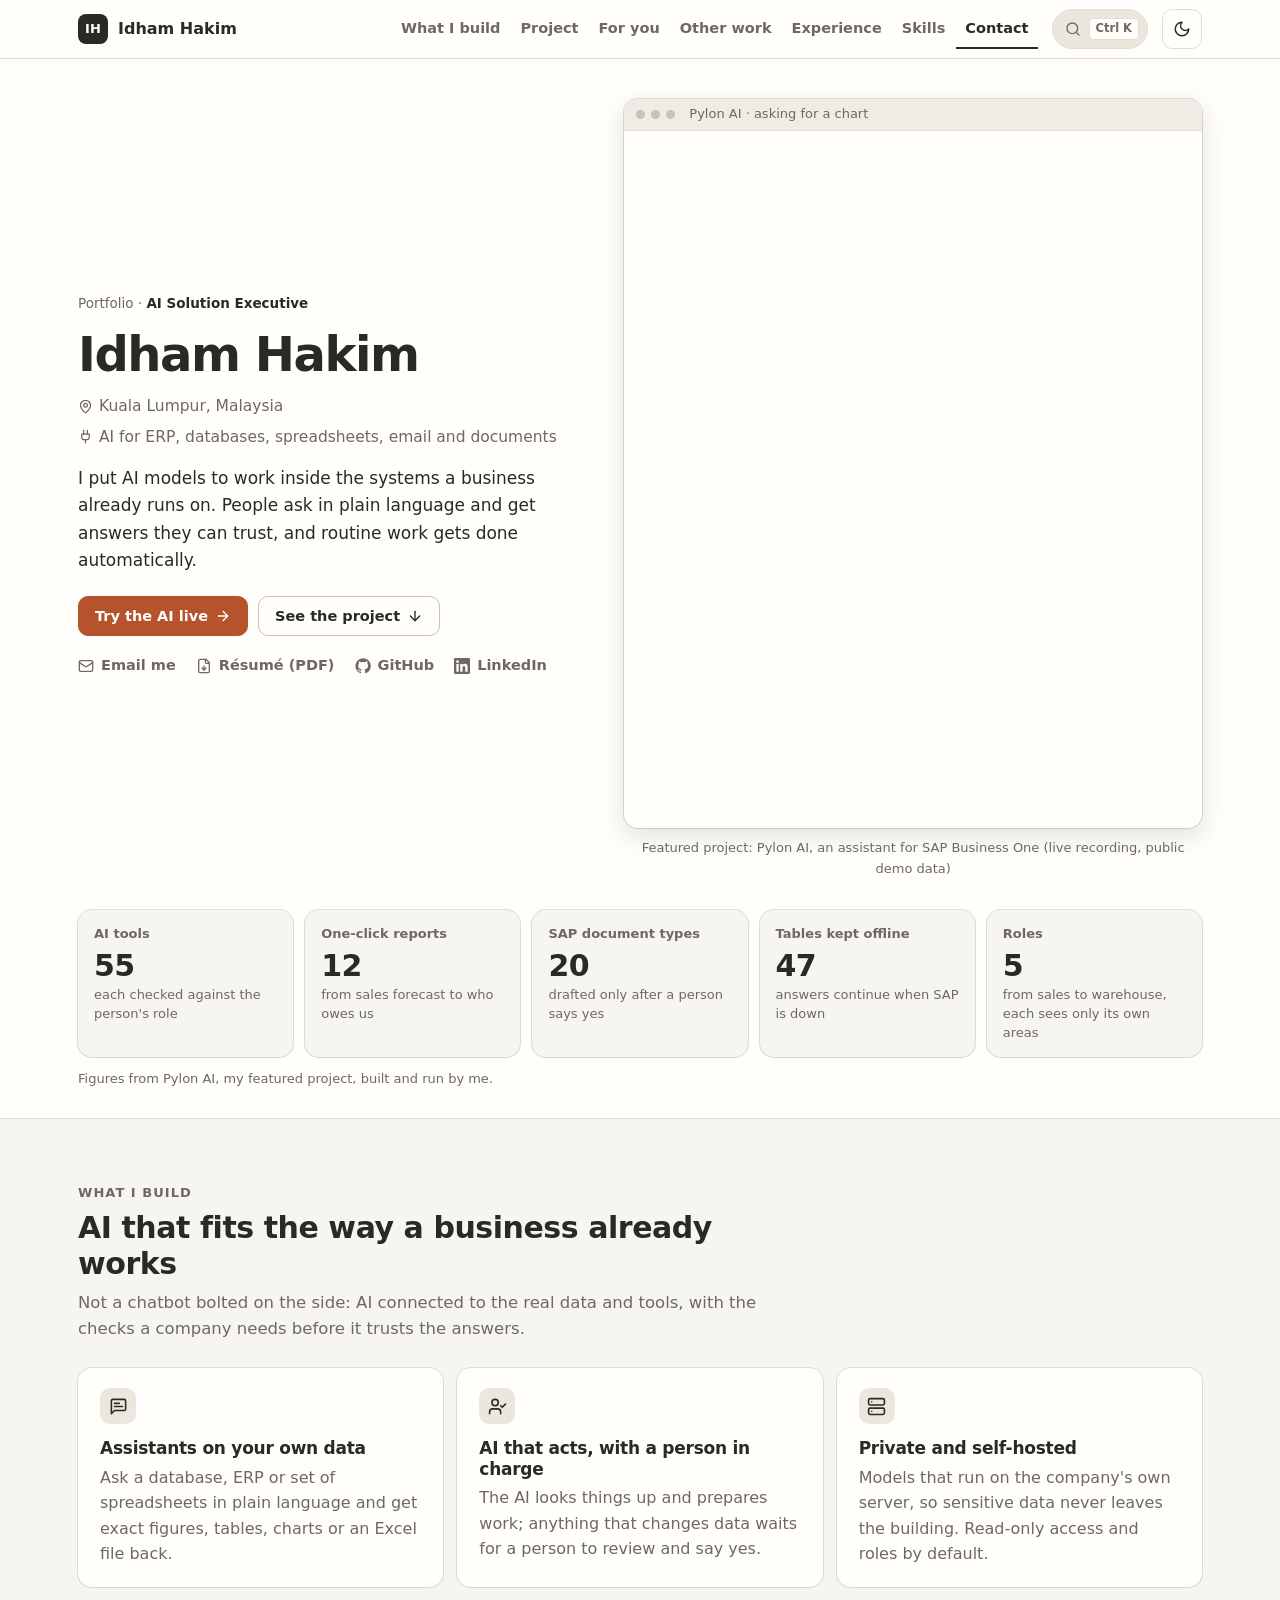
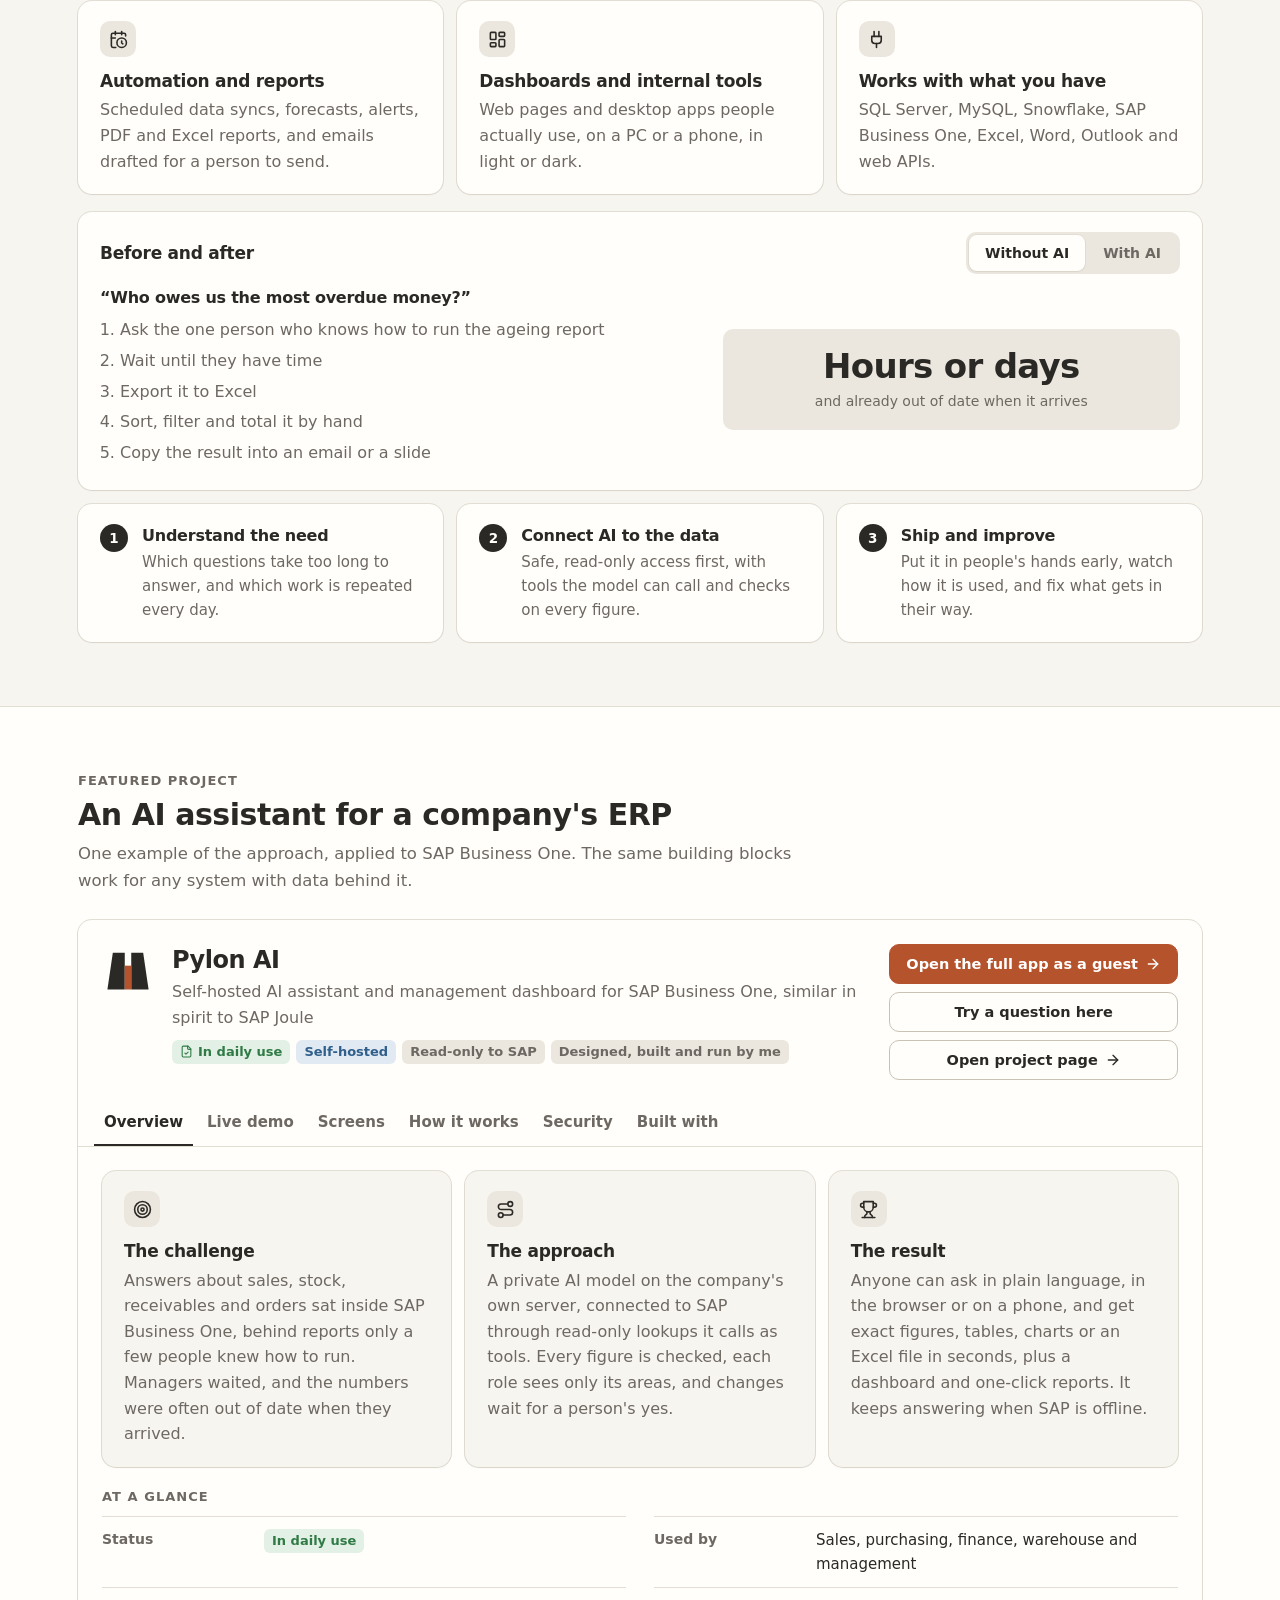
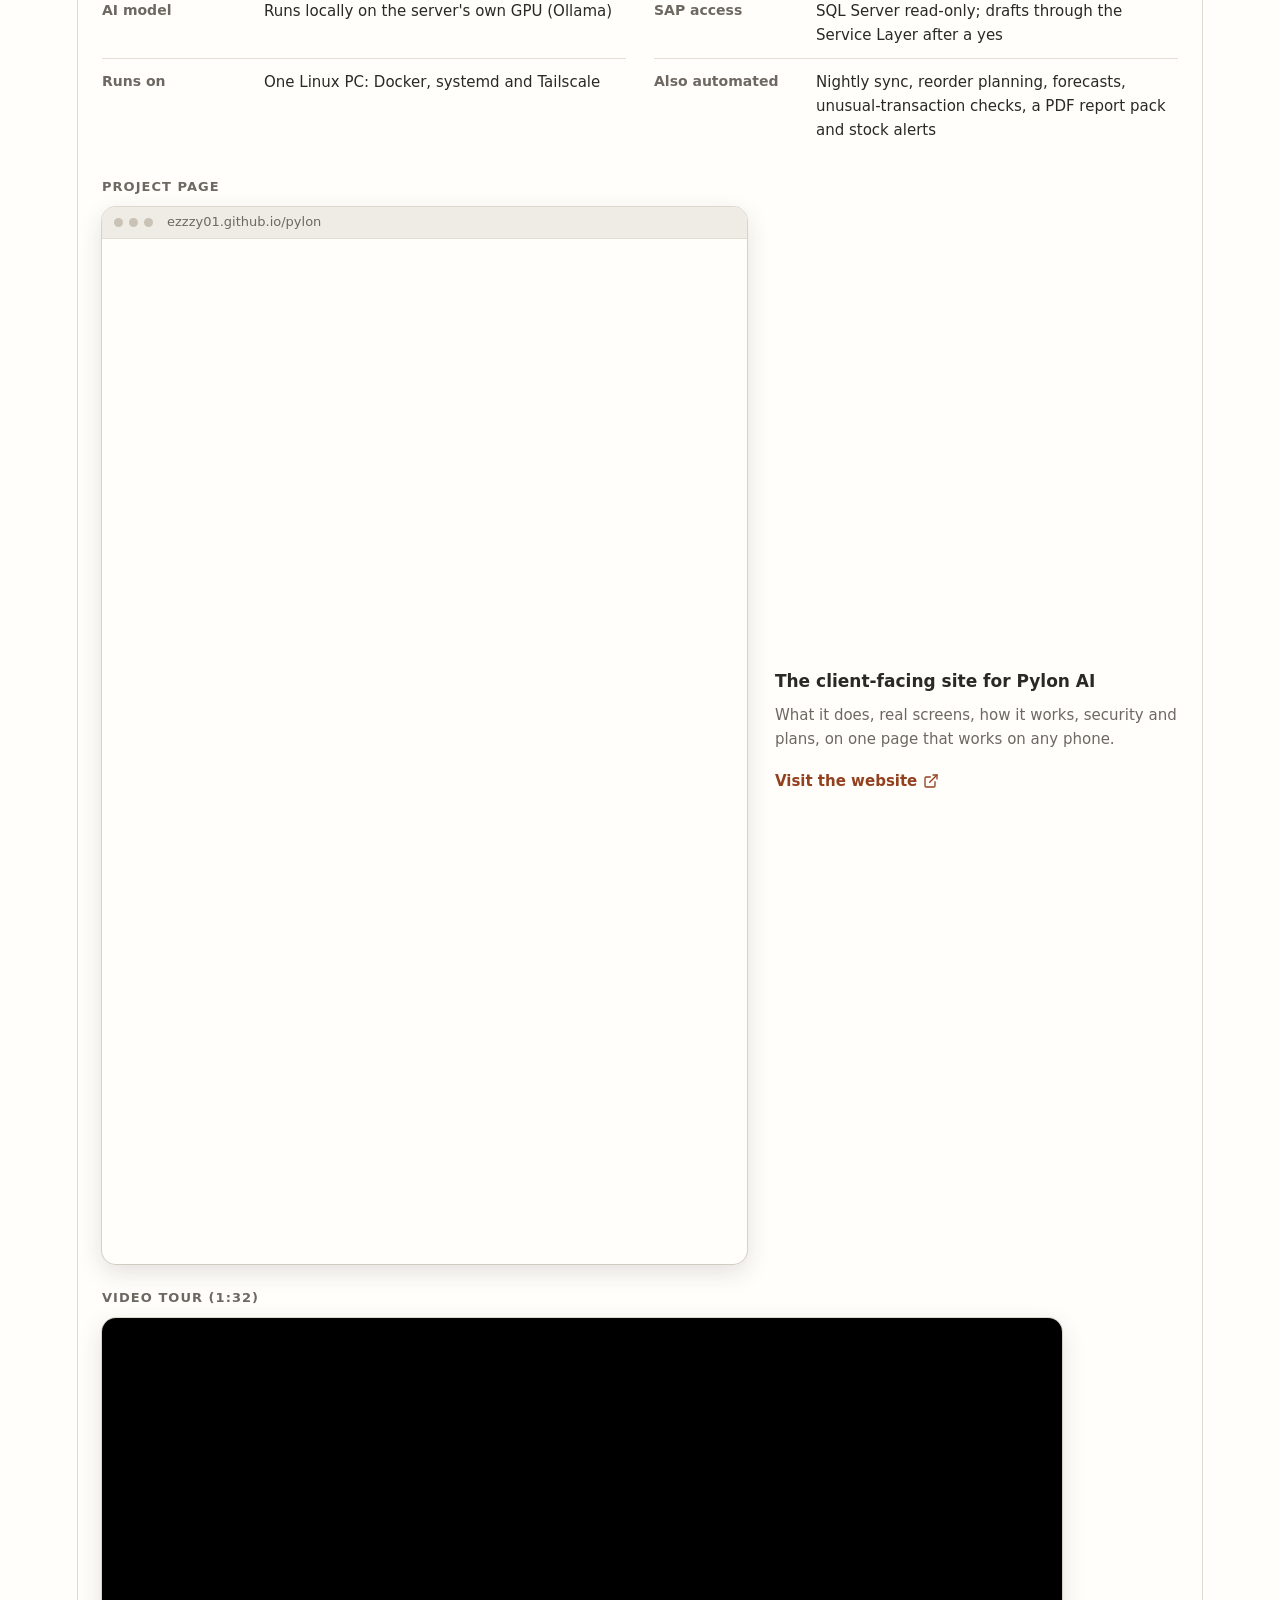
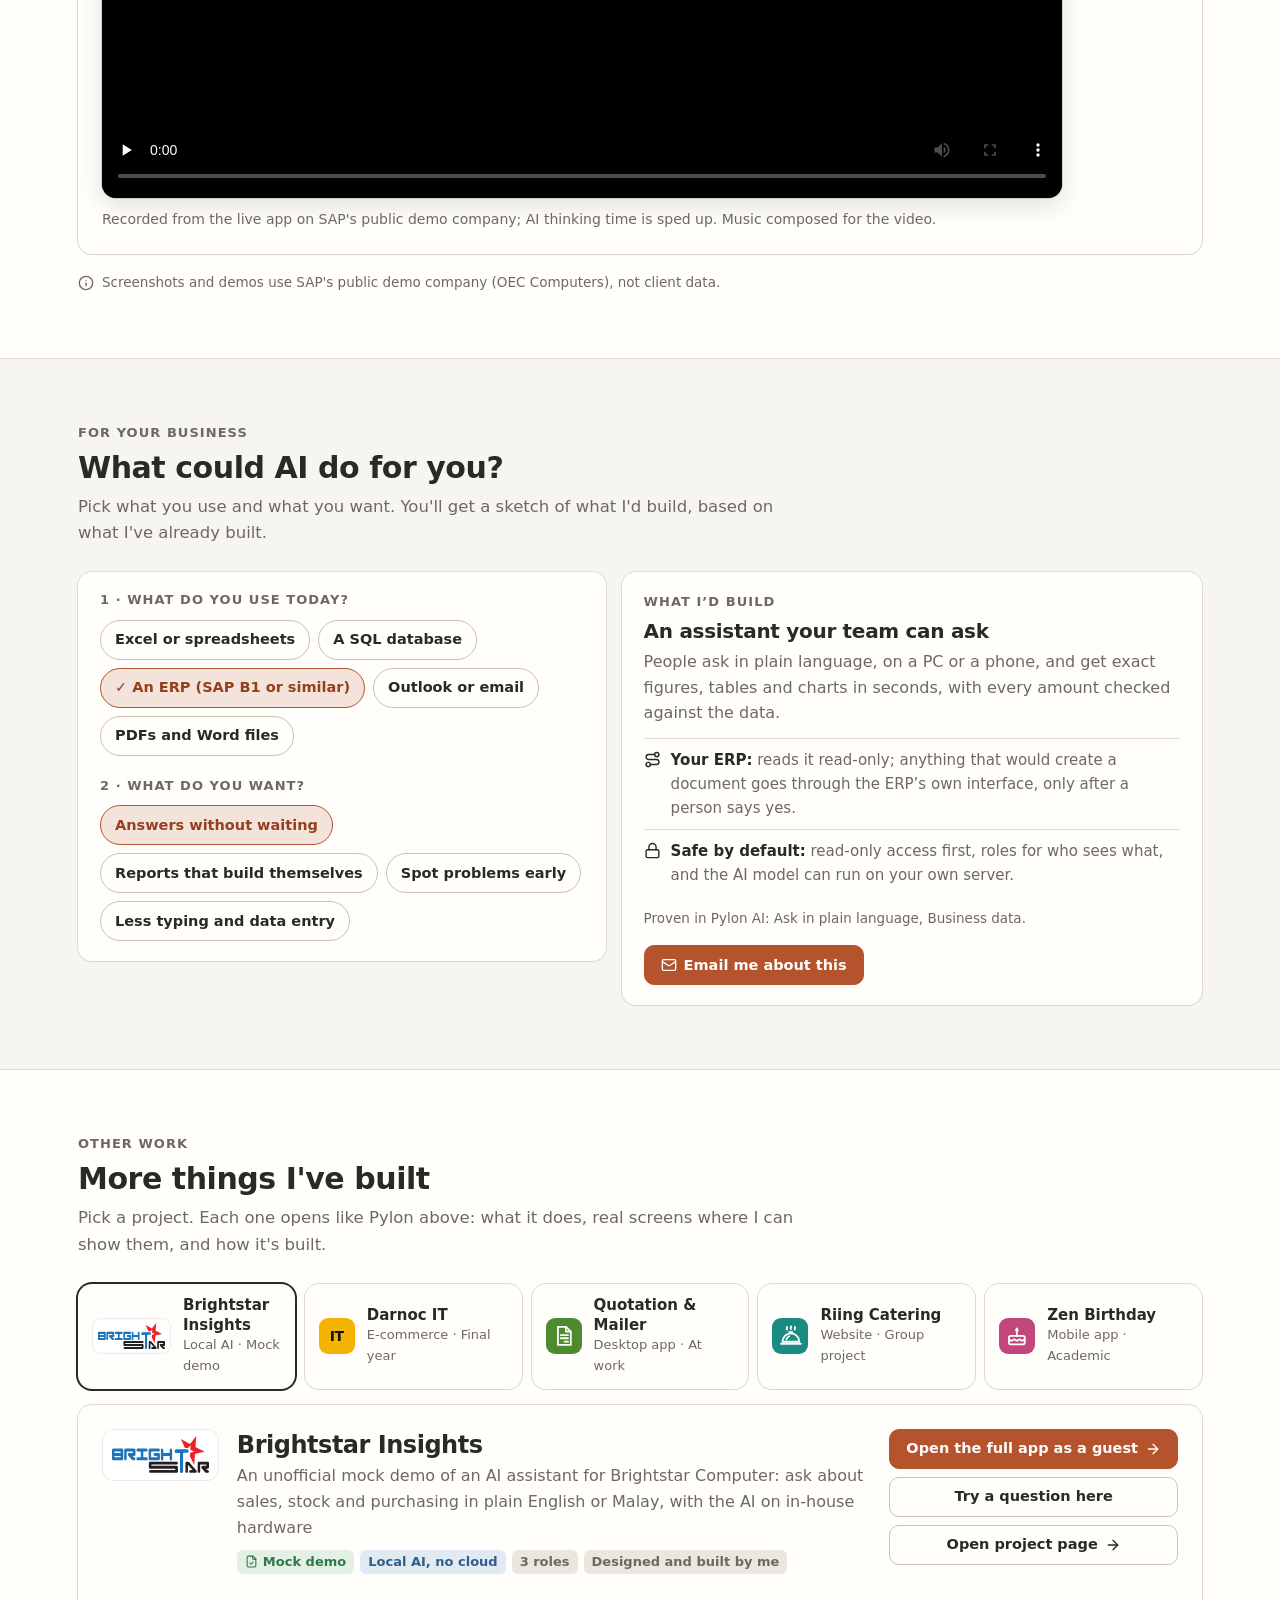
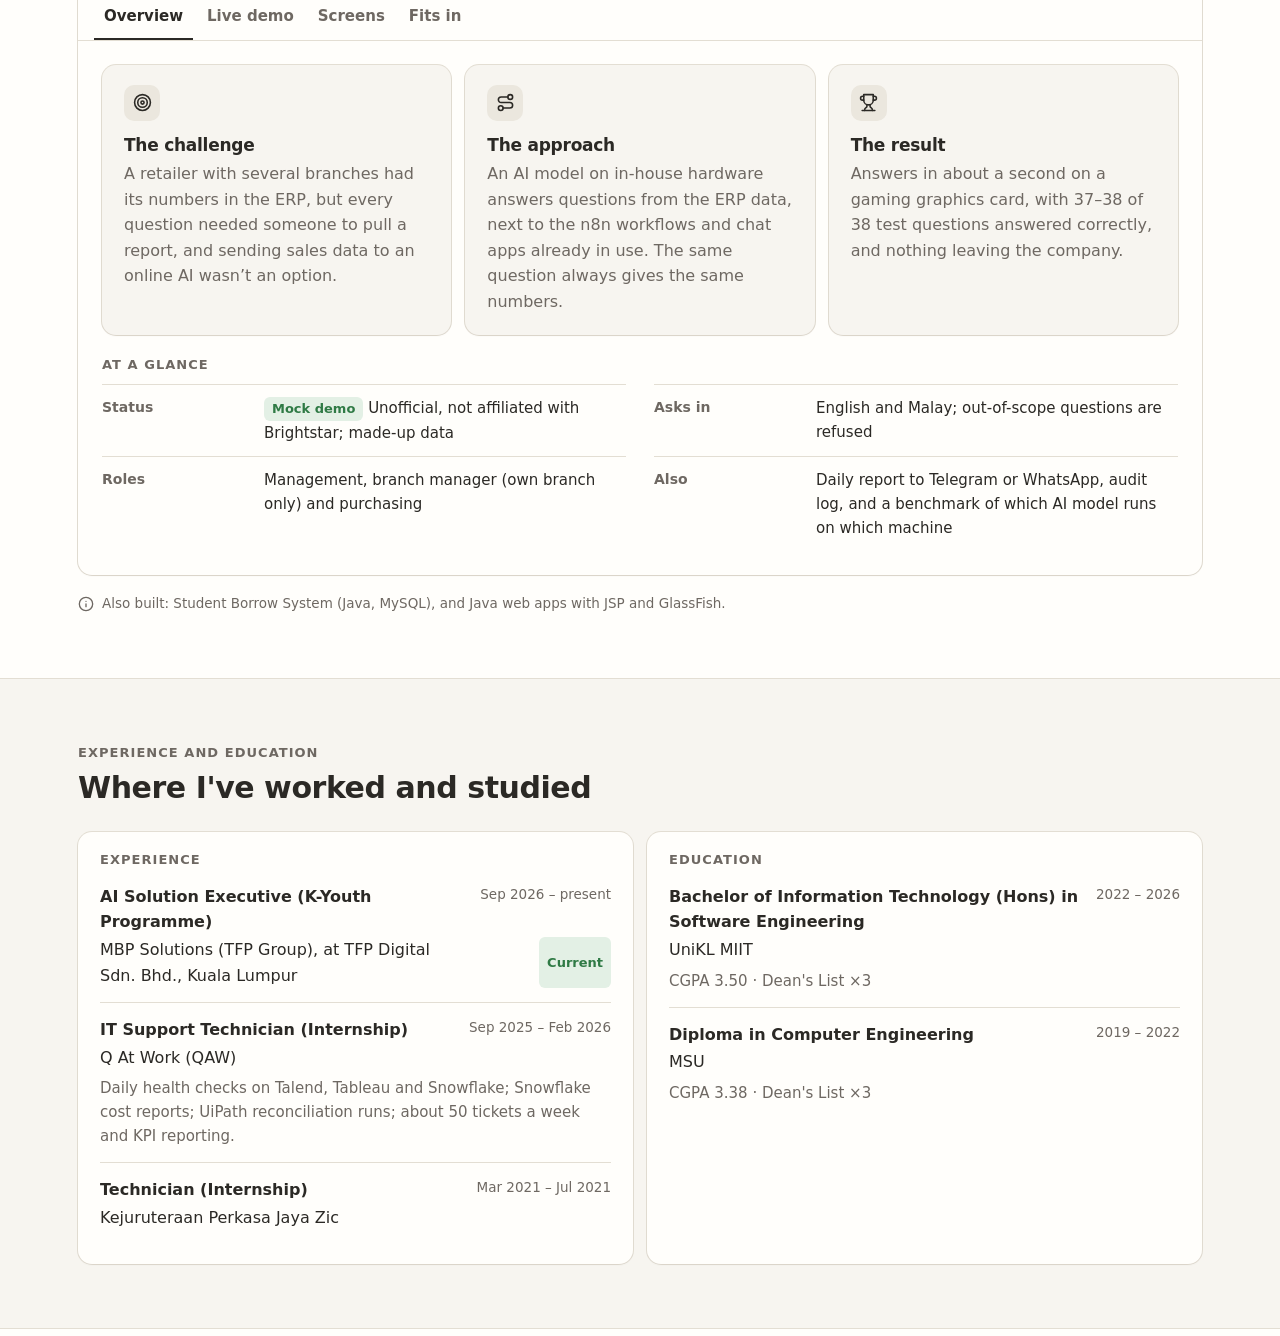
==== commit ed2e4798: "Work section: Brightstar logo on the Brightstar Insights tab and card Co-Authored-By: Claude Opus 5." ====
--- a/index.html
+++ b/index.html
@@ -337,6 +337,8 @@
 .pmark svg{width:66%;height:66%}
 .pmark.img{background:#fff;box-shadow:inset 0 0 0 1px rgba(0,0,0,.08);overflow:hidden}
 .pmark.img img{width:100%;height:100%;object-fit:contain}
+.pmark.img.wide{width:auto;padding:0 10px}.pmark.img.wide img{width:auto;height:72%}
+.pmark.sm.img.wide{padding:0 6px}
 .prec[hidden]{display:none}
 .pnote{padding:0 24px 20px;margin-top:0}
 .pflow{display:flex;align-items:stretch;gap:0;margin:8px 0 6px}
@@ -942,7 +944,7 @@
     </div>
 
     <div class="psel" role="tablist" aria-label="Projects">
-      <button type="button" role="tab" id="pt-ri" aria-controls="pr-ri" aria-selected="true"><span class="pmark sm img" aria-hidden="true"><img src="retail/img/star.svg" alt="" style="padding:5px"></span><span><b>Brightstar Insights</b><small>Local AI · Mock demo</small></span></button>
+      <button type="button" role="tab" id="pt-ri" aria-controls="pr-ri" aria-selected="true"><span class="pmark sm img wide" aria-hidden="true"><img src="retail/img/brightstar-logo.svg" alt=""></span><span><b>Brightstar Insights</b><small>Local AI · Mock demo</small></span></button>
       <button type="button" role="tab" id="pt-dn" aria-controls="pr-dn" aria-selected="false"><span class="pmark sm" style="--pc:#f5b301;--pi:#111">IT</span><span><b>Darnoc IT</b><small>E-commerce · Final year</small></span></button>
       <button type="button" role="tab" id="pt-tfp" aria-controls="pr-tfp" aria-selected="false"><span class="pmark sm" style="--pc:#4f8a2e;--pi:#fff"><svg><use href="#lg-quote"/></svg></span><span><b>Quotation &amp; Mailer</b><small>Desktop app · At work</small></span></button>
       <button type="button" role="tab" id="pt-rc" aria-controls="pr-rc" aria-selected="false"><span class="pmark sm" style="--pc:#1b8a80;--pi:#fff"><svg aria-hidden="true"><use href="#lg-riing"/></svg></span><span><b>Riing Catering</b><small>Website · Group project</small></span></button>
@@ -952,7 +954,7 @@
     <!-- Brightstar Insights (unofficial mock demo, made-up data) -->
     <div class="rec prec" role="tabpanel" id="pr-ri" aria-labelledby="pt-ri">
       <div class="rechead">
-        <span class="pmark img" aria-hidden="true"><img src="retail/img/star.svg" alt="" style="padding:8px"></span>
+        <span class="pmark img wide" aria-hidden="true"><img src="retail/img/brightstar-logo.svg" alt="Brightstar"></span>
         <div>
           <h3>Brightstar Insights</h3>
           <div class="muted">An unofficial mock demo of an AI assistant for Brightstar Computer: ask about sales, stock and purchasing in plain English or Malay, with the AI on in-house hardware</div>
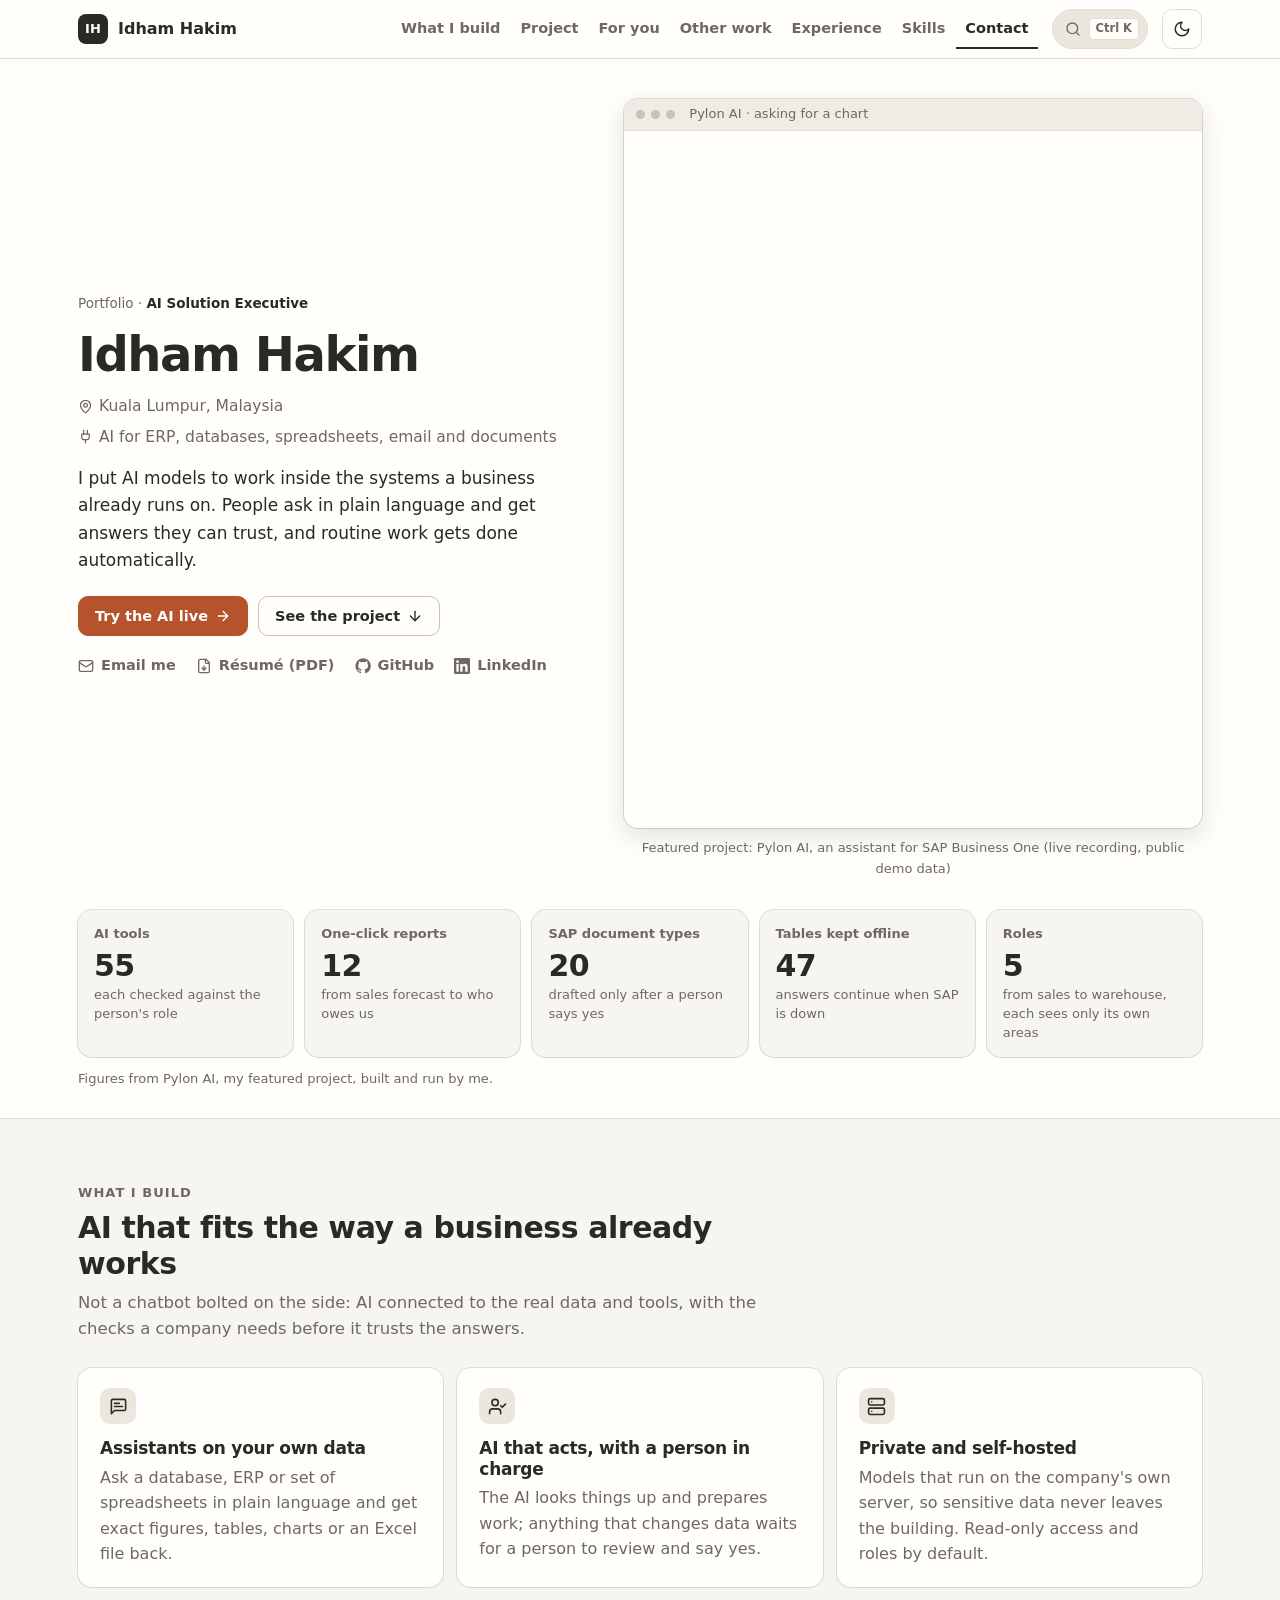
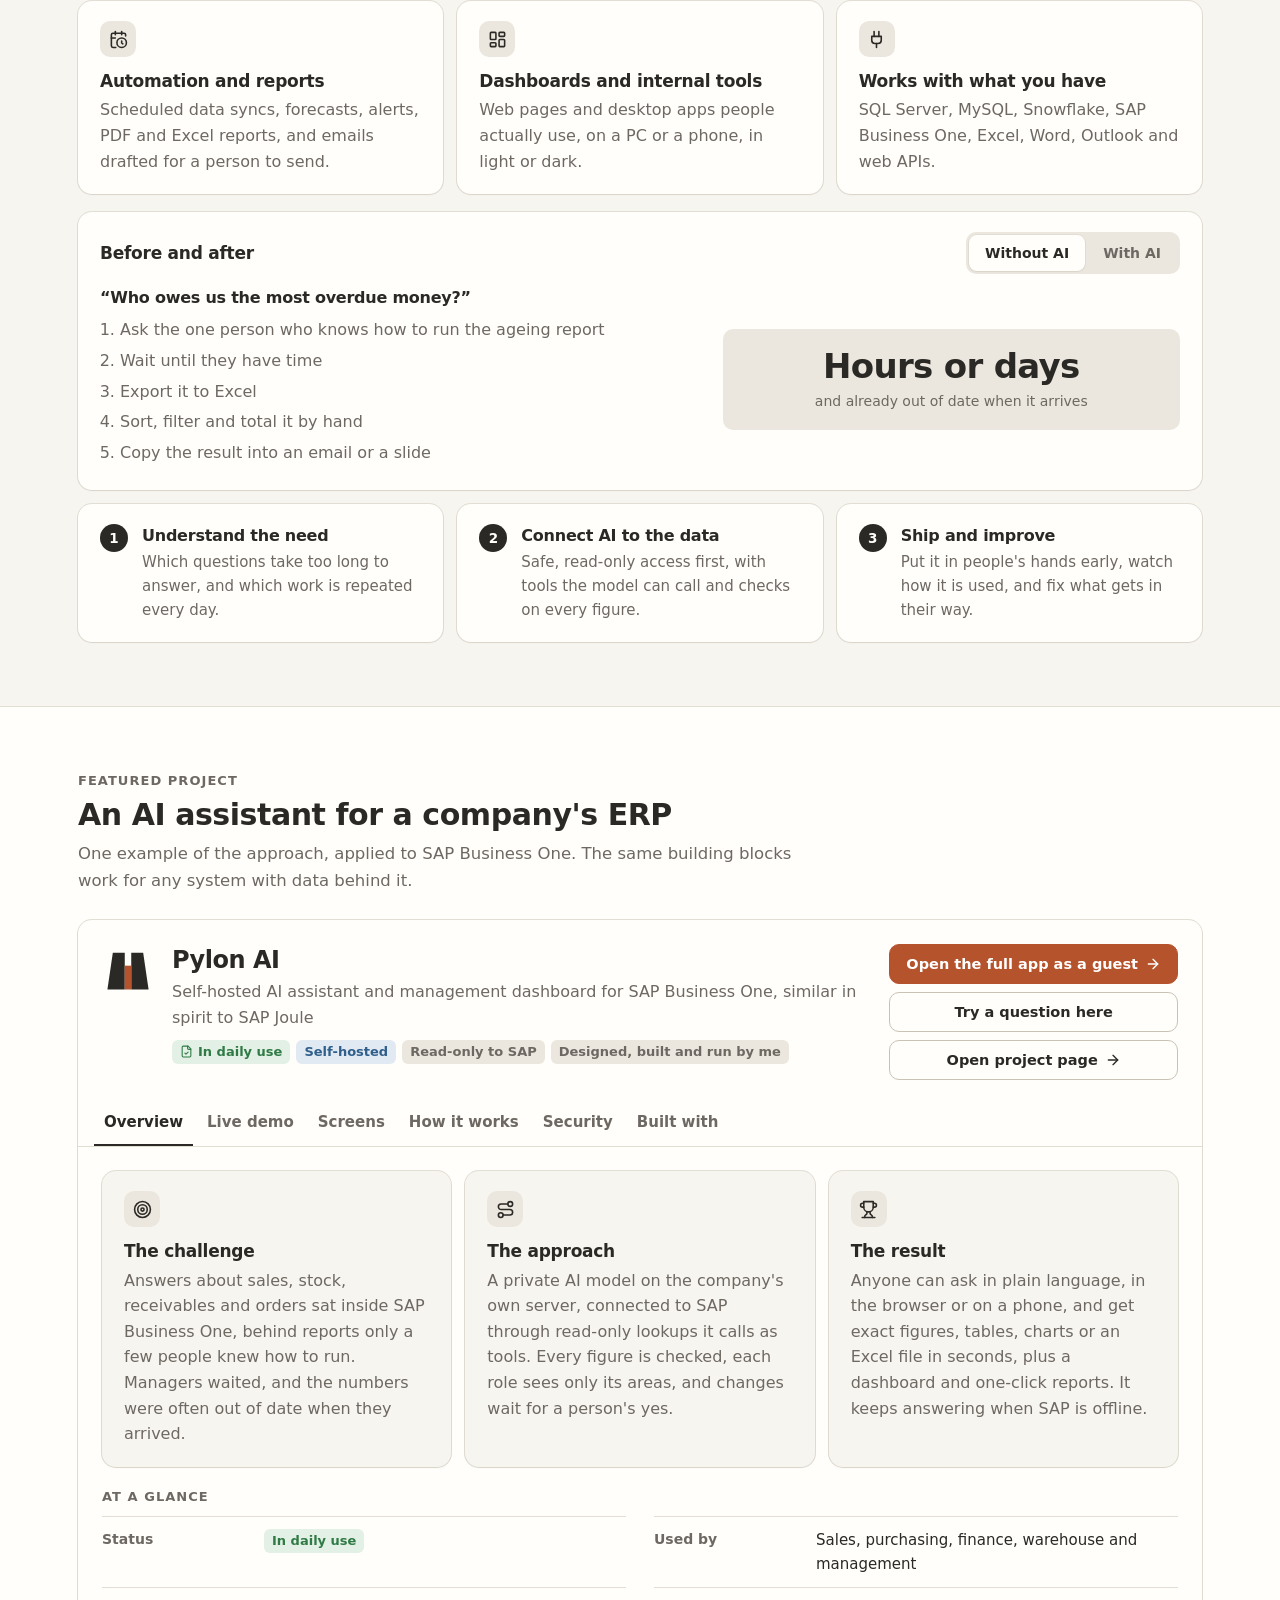
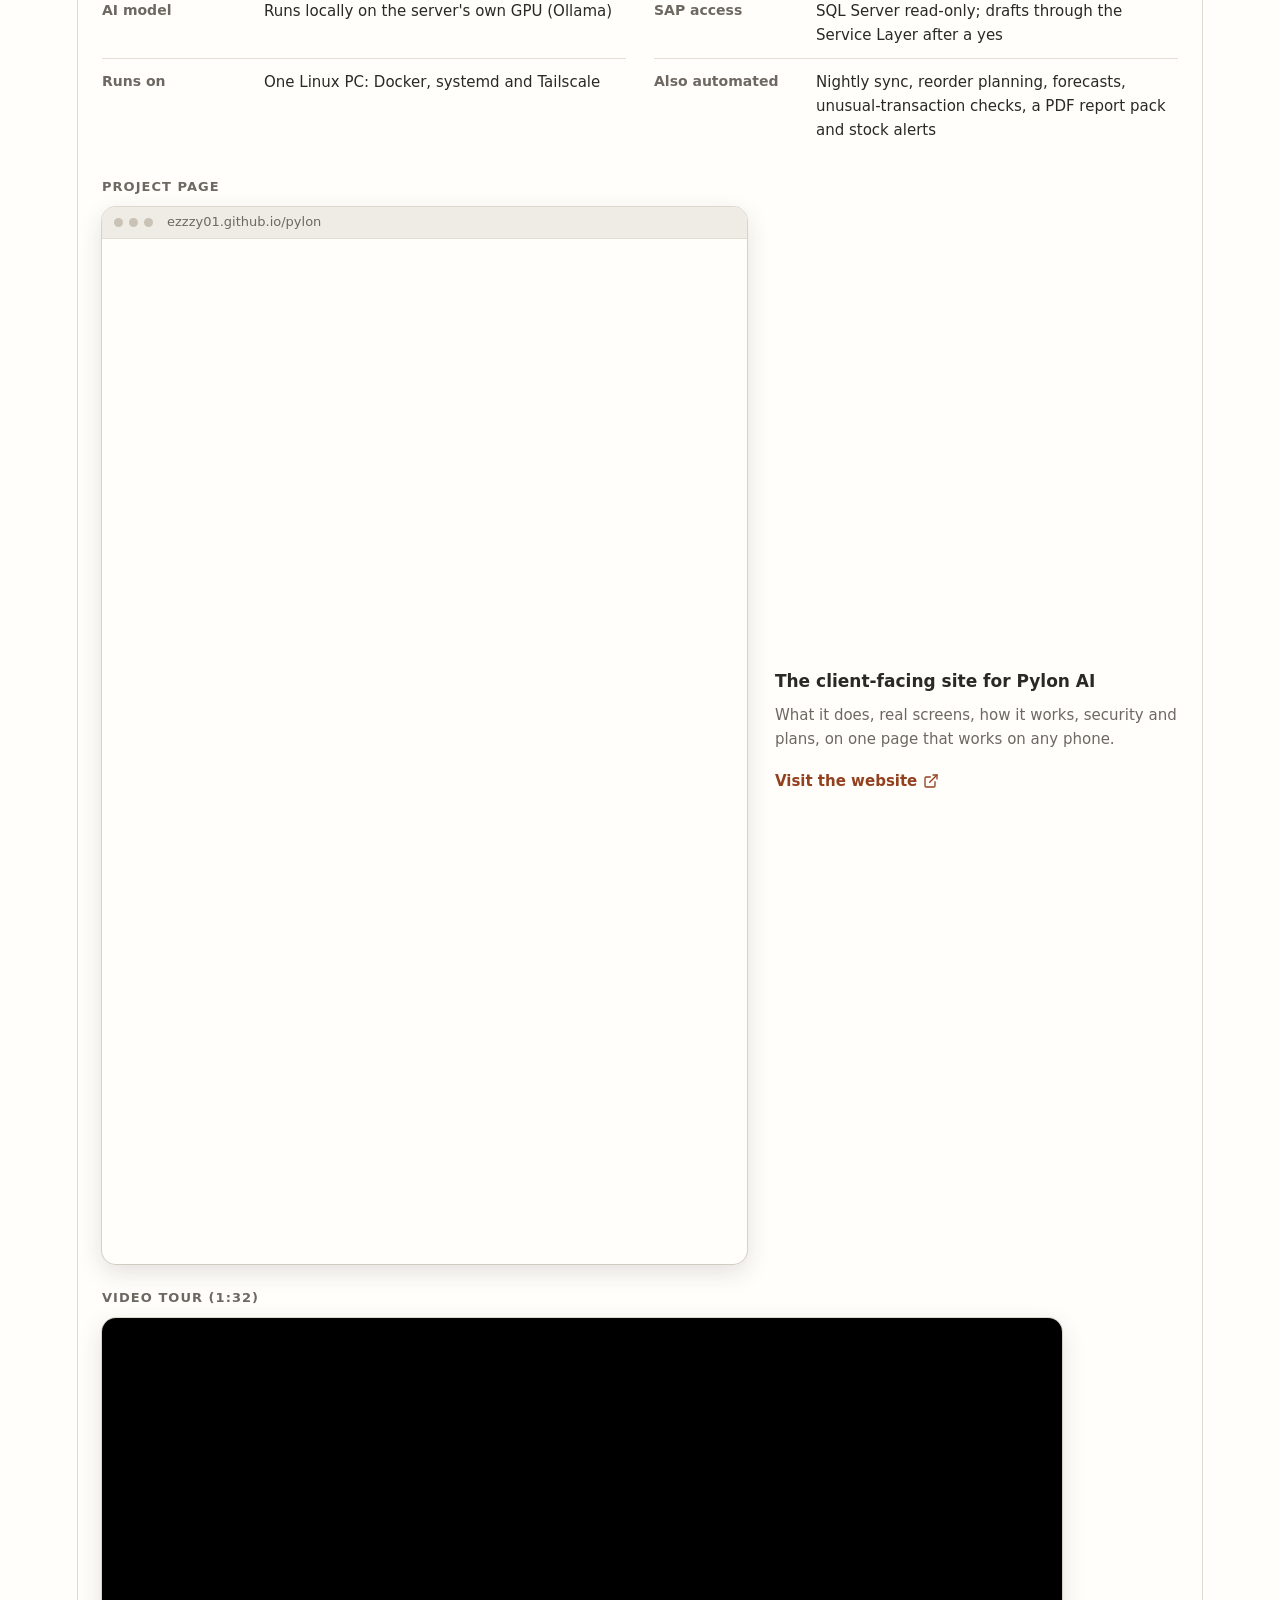
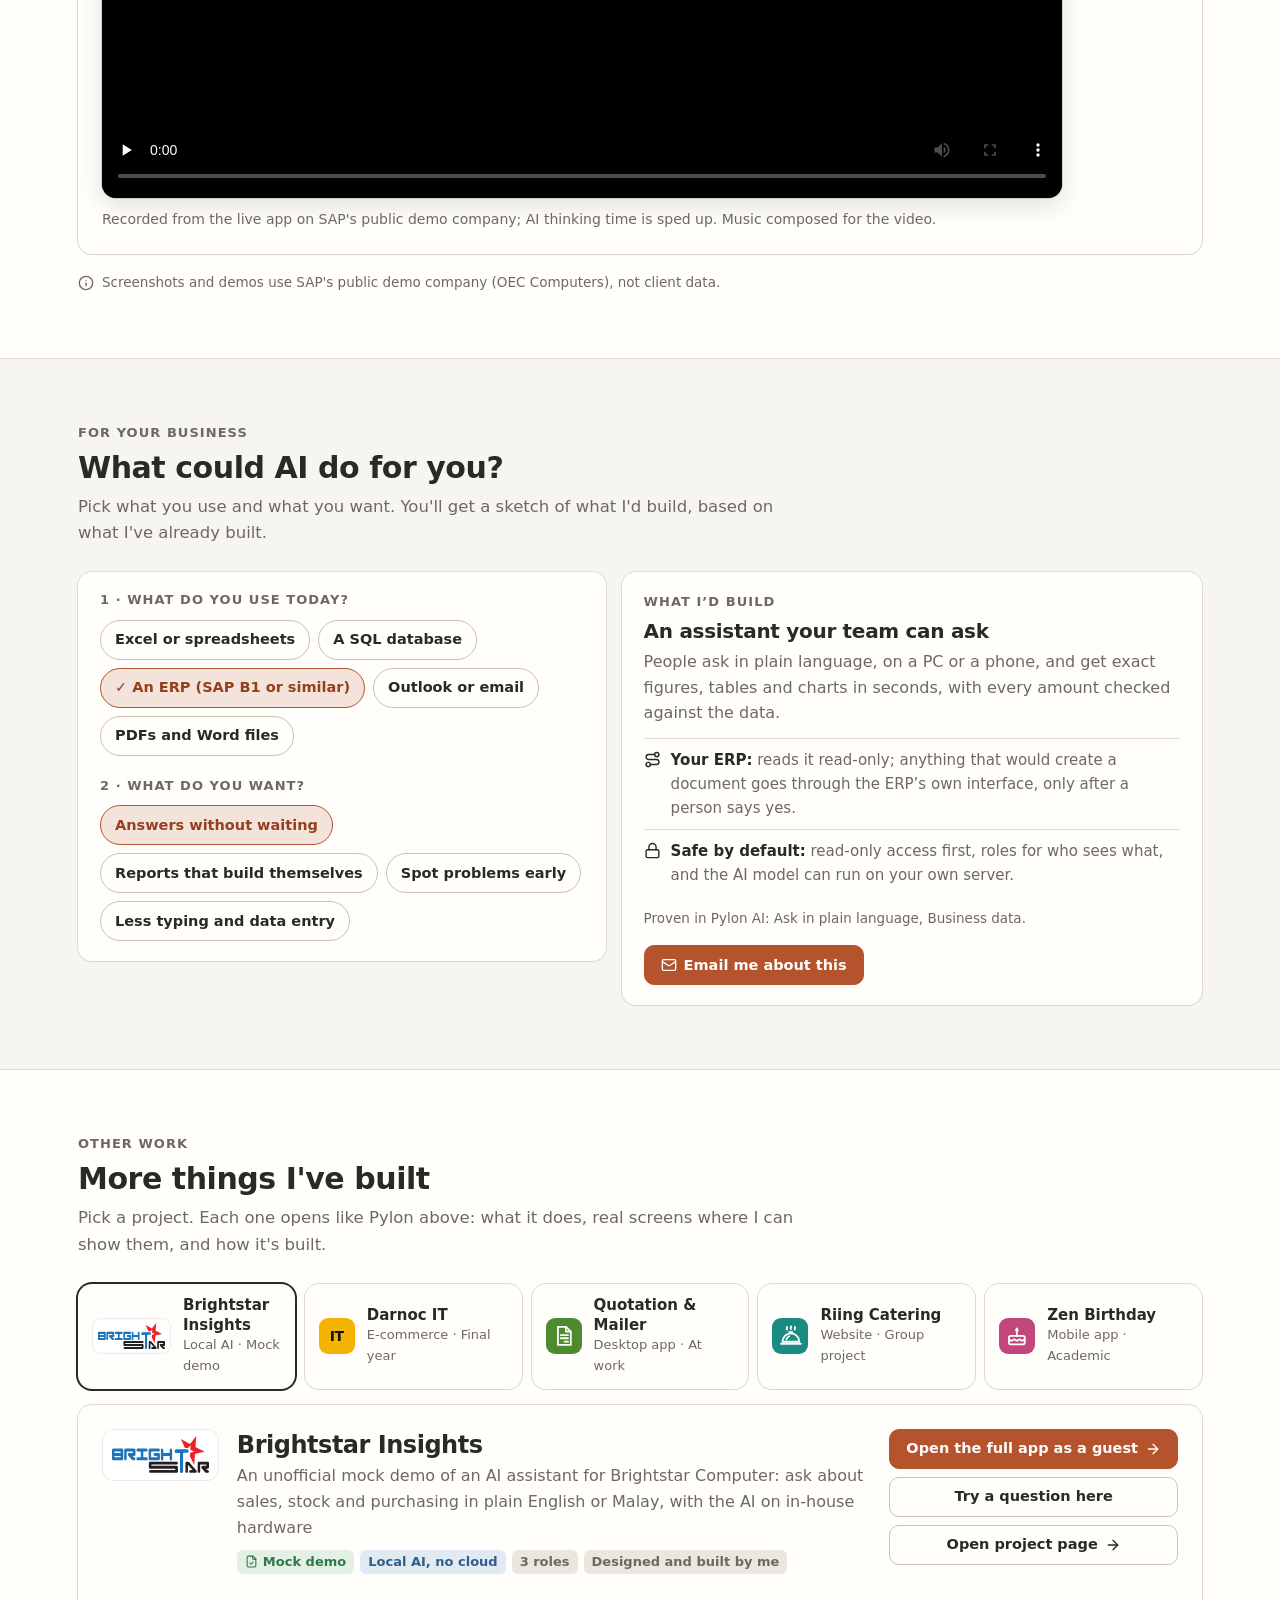
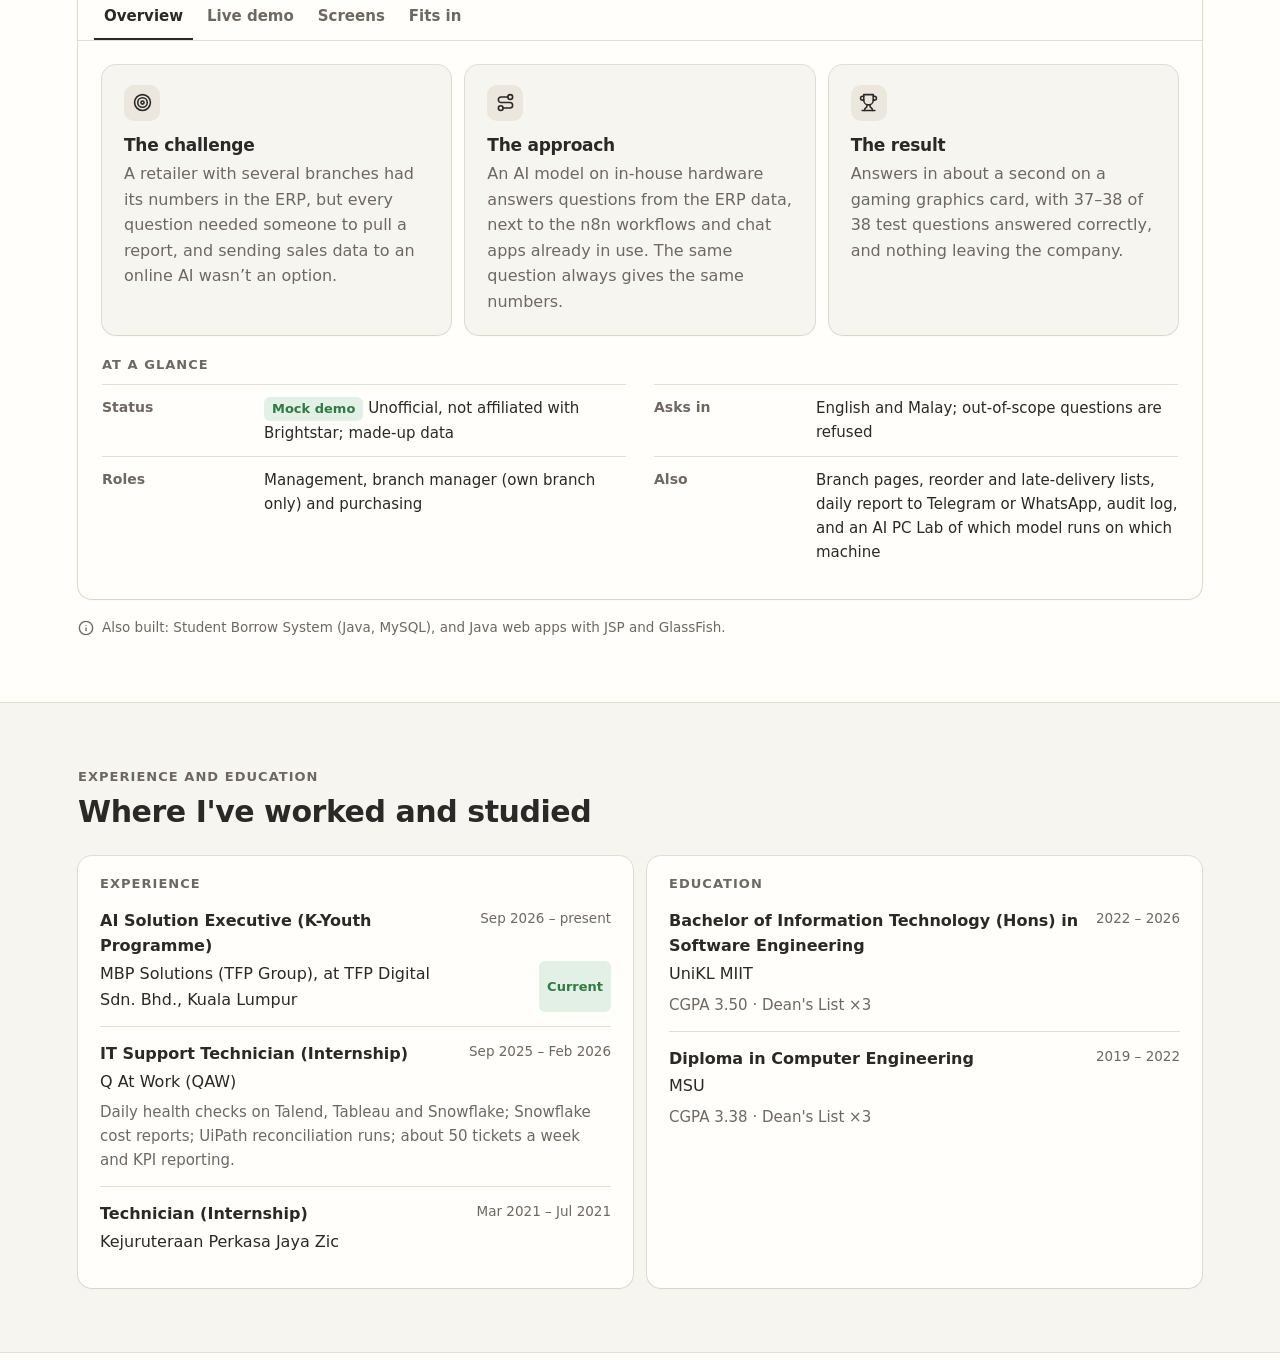
==== commit 13fa85a4: "Brightstar page: new screenshots and text for the redesigned app Screens now show the current UI (As" ====
--- a/index.html
+++ b/index.html
@@ -983,7 +983,7 @@
           <div><dt>Status</dt><dd><span class="badge good">Mock demo</span> Unofficial, not affiliated with Brightstar; made-up data</dd></div>
           <div><dt>Asks in</dt><dd>English and Malay; out-of-scope questions are refused</dd></div>
           <div><dt>Roles</dt><dd>Management, branch manager (own branch only) and purchasing</dd></div>
-          <div><dt>Also</dt><dd>Daily report to Telegram or WhatsApp, audit log, and a benchmark of which AI model runs on which machine</dd></div>
+          <div><dt>Also</dt><dd>Branch pages, reorder and late-delivery lists, daily report to Telegram or WhatsApp, audit log, and an AI PC Lab of which model runs on which machine</dd></div>
         </dl>
       </div>
       <div class="tp" role="tabpanel" id="ri-try" aria-labelledby="ri-t-try" hidden>
@@ -1018,30 +1018,30 @@
           <button role="tab" aria-selected="true" aria-controls="ri-f-ask" id="ri-c-ask">Ask a question</button>
           <button role="tab" aria-selected="false" aria-controls="ri-f-dash" id="ri-c-dash">Dashboard</button>
           <button role="tab" aria-selected="false" aria-controls="ri-f-roles" id="ri-c-roles">Roles</button>
-          <button role="tab" aria-selected="false" aria-controls="ri-f-bench" id="ri-c-bench">Model benchmark</button>
+          <button role="tab" aria-selected="false" aria-controls="ri-f-bench" id="ri-c-bench">AI PC Lab</button>
         </div>
         <div class="feat" role="tabpanel" id="ri-f-ask" aria-labelledby="ri-c-ask">
-          <div><h4>A question, answered</h4><p>Each answer shows the report used, a summary taken from the numbers, a chart and the table.</p>
-            <ul><li>About a second per answer</li><li>English and Malay</li><li>Download as CSV or a report page</li></ul></div>
-          <div class="shots"><button data-zoom><div class="shot"><img loading="lazy" src="assets/img/ri-answer.webp" srcset="assets/img/ri-answer-960.webp 960w, assets/img/ri-answer.webp 1600w" sizes="(max-width:900px) 92vw, 720px" width="1600" height="1000" alt="An answer card with the report used, a summary line and a bar chart by branch"></div></button></div>
+          <div><h4>Ask from any page</h4><p>The Ask Insights side panel (Ctrl+J) shows the report used, a summary taken from the numbers and a chart, and opens the full report page.</p>
+            <ul><li>About a second per answer</li><li>English and Malay</li><li>11 report pages with filters and CSV export</li></ul></div>
+          <div class="shots"><button data-zoom><div class="shot"><img loading="lazy" src="assets/img/ri-answer.webp" srcset="assets/img/ri-answer-960.webp 960w, assets/img/ri-answer.webp 1600w" sizes="(max-width:900px) 92vw, 720px" width="1600" height="1000" alt="The Ask Insights side panel over the dashboard, answering with the branch ranking report and a bar chart"></div></button></div>
         </div>
         <div class="feat" role="tabpanel" id="ri-f-dash" aria-labelledby="ri-c-dash" hidden>
-          <div><h4>Today at a glance</h4><p>Sales so far today against the same time yesterday, this week against last week, a 30-day trend, top branches, low stock and late deliveries. No AI involved.</p></div>
-          <div class="shots"><button data-zoom><div class="shot"><img loading="lazy" src="assets/img/ri-dashboard.webp" srcset="assets/img/ri-dashboard-960.webp 960w, assets/img/ri-dashboard.webp 1600w" sizes="(max-width:900px) 92vw, 720px" width="1600" height="1000" alt="Dashboard with sales tiles, a 30-day chart, top branches, low stock and late deliveries"></div></button></div>
+          <div><h4>Today at a glance</h4><p>A home page for each role: sales against the same time yesterday, this week against last week, a 30-day trend, branches today, and shortcuts to the reorder list and late deliveries. No AI involved.</p></div>
+          <div class="shots"><button data-zoom><div class="shot"><img loading="lazy" src="assets/img/ri-dashboard.webp" srcset="assets/img/ri-dashboard-960.webp 960w, assets/img/ri-dashboard.webp 1600w" sizes="(max-width:900px) 92vw, 720px" width="1600" height="1000" alt="Dashboard with shortcuts, an ask bar, sales tiles, a 30-day chart and branches today"></div></button></div>
         </div>
         <div class="feat" role="tabpanel" id="ri-f-roles" aria-labelledby="ri-c-roles" hidden>
           <div><h4>Only what your role allows</h4><p>A branch manager sees only their own branch, even when asking in plain language. Checked on the server for every request.</p></div>
-          <div class="shots two swipe-m"><button data-zoom><div class="shot"><img loading="lazy" src="assets/img/ri-branch.webp" srcset="assets/img/ri-branch-960.webp 960w, assets/img/ri-branch.webp 1600w" sizes="(max-width:600px) 84vw, (max-width:900px) 46vw, 340px" width="1600" height="1000" alt="Branch manager’s dashboard limited to one branch"></div></button><button data-zoom><div class="shot"><img loading="lazy" src="assets/img/ri-login.webp" srcset="assets/img/ri-login-960.webp 960w, assets/img/ri-login.webp 1600w" sizes="(max-width:600px) 84vw, (max-width:900px) 46vw, 340px" width="1600" height="1000" alt="Sign-in page"></div></button></div>
+          <div class="shots two swipe-m"><button data-zoom><div class="shot"><img loading="lazy" src="assets/img/ri-branch.webp" srcset="assets/img/ri-branch-960.webp 960w, assets/img/ri-branch.webp 1600w" sizes="(max-width:600px) 84vw, (max-width:900px) 46vw, 340px" width="1600" height="1000" alt="Branch manager’s home page limited to one branch"></div></button><button data-zoom><div class="shot"><img loading="lazy" src="assets/img/ri-login.webp" srcset="assets/img/ri-login-960.webp 960w, assets/img/ri-login.webp 1600w" sizes="(max-width:600px) 84vw, (max-width:900px) 46vw, 340px" width="1600" height="1000" alt="Sign-in page"></div></button></div>
         </div>
         <div class="feat" role="tabpanel" id="ri-f-bench" aria-labelledby="ri-c-bench" hidden>
-          <div><h4>Which AI runs on which PC</h4><p>Seven open models measured on one graphics card: speed, memory needed and how often each answers correctly.</p></div>
-          <div class="shots"><button data-zoom><div class="shot"><img loading="lazy" src="assets/img/ri-bench.webp" srcset="assets/img/ri-bench-960.webp 960w, assets/img/ri-bench.webp 1600w" sizes="(max-width:900px) 92vw, 720px" width="1600" height="1000" alt="Benchmark page comparing AI models by speed, memory and accuracy"></div></button></div>
+          <div><h4>Which AI runs on which PC</h4><p>The AI PC Lab: open models measured on one graphics card for speed, memory and accuracy, with a guide to what fits each card size.</p></div>
+          <div class="shots"><button data-zoom><div class="shot"><img loading="lazy" src="assets/img/ri-bench.webp" srcset="assets/img/ri-bench-960.webp 960w, assets/img/ri-bench.webp 1600w" sizes="(max-width:900px) 92vw, 720px" width="1600" height="1000" alt="AI PC Lab comparing open AI models by speed, memory and accuracy"></div></button></div>
         </div>
         <p class="note"><svg><use href="#i-info"/></svg> Unofficial mock demo, not affiliated with or endorsed by Brightstar Computer. Every branch, person and number is invented.</p>
       </div>
       <div class="tp" role="tabpanel" id="ri-stack" aria-labelledby="ri-t-stack" hidden>
         <ul class="logos plain">
-          <li><span><b>PostgreSQL ERP</b><small>Sales, stock and purchasing, read-only</small></span></li>
+          <li><span><b>Odoo ERP on PostgreSQL</b><small>Sales, stock and purchasing, read-only</small></span></li>
           <li><span><b>n8n</b><small>Scheduled reports and chat workflows</small></span></li>
           <li><span><b>Telegram and WhatsApp</b><small>Daily summary and questions from the phone</small></span></li>
           <li><span><b>In-house hardware</b><small>Open AI models on a GPU machine on site</small></span></li>
